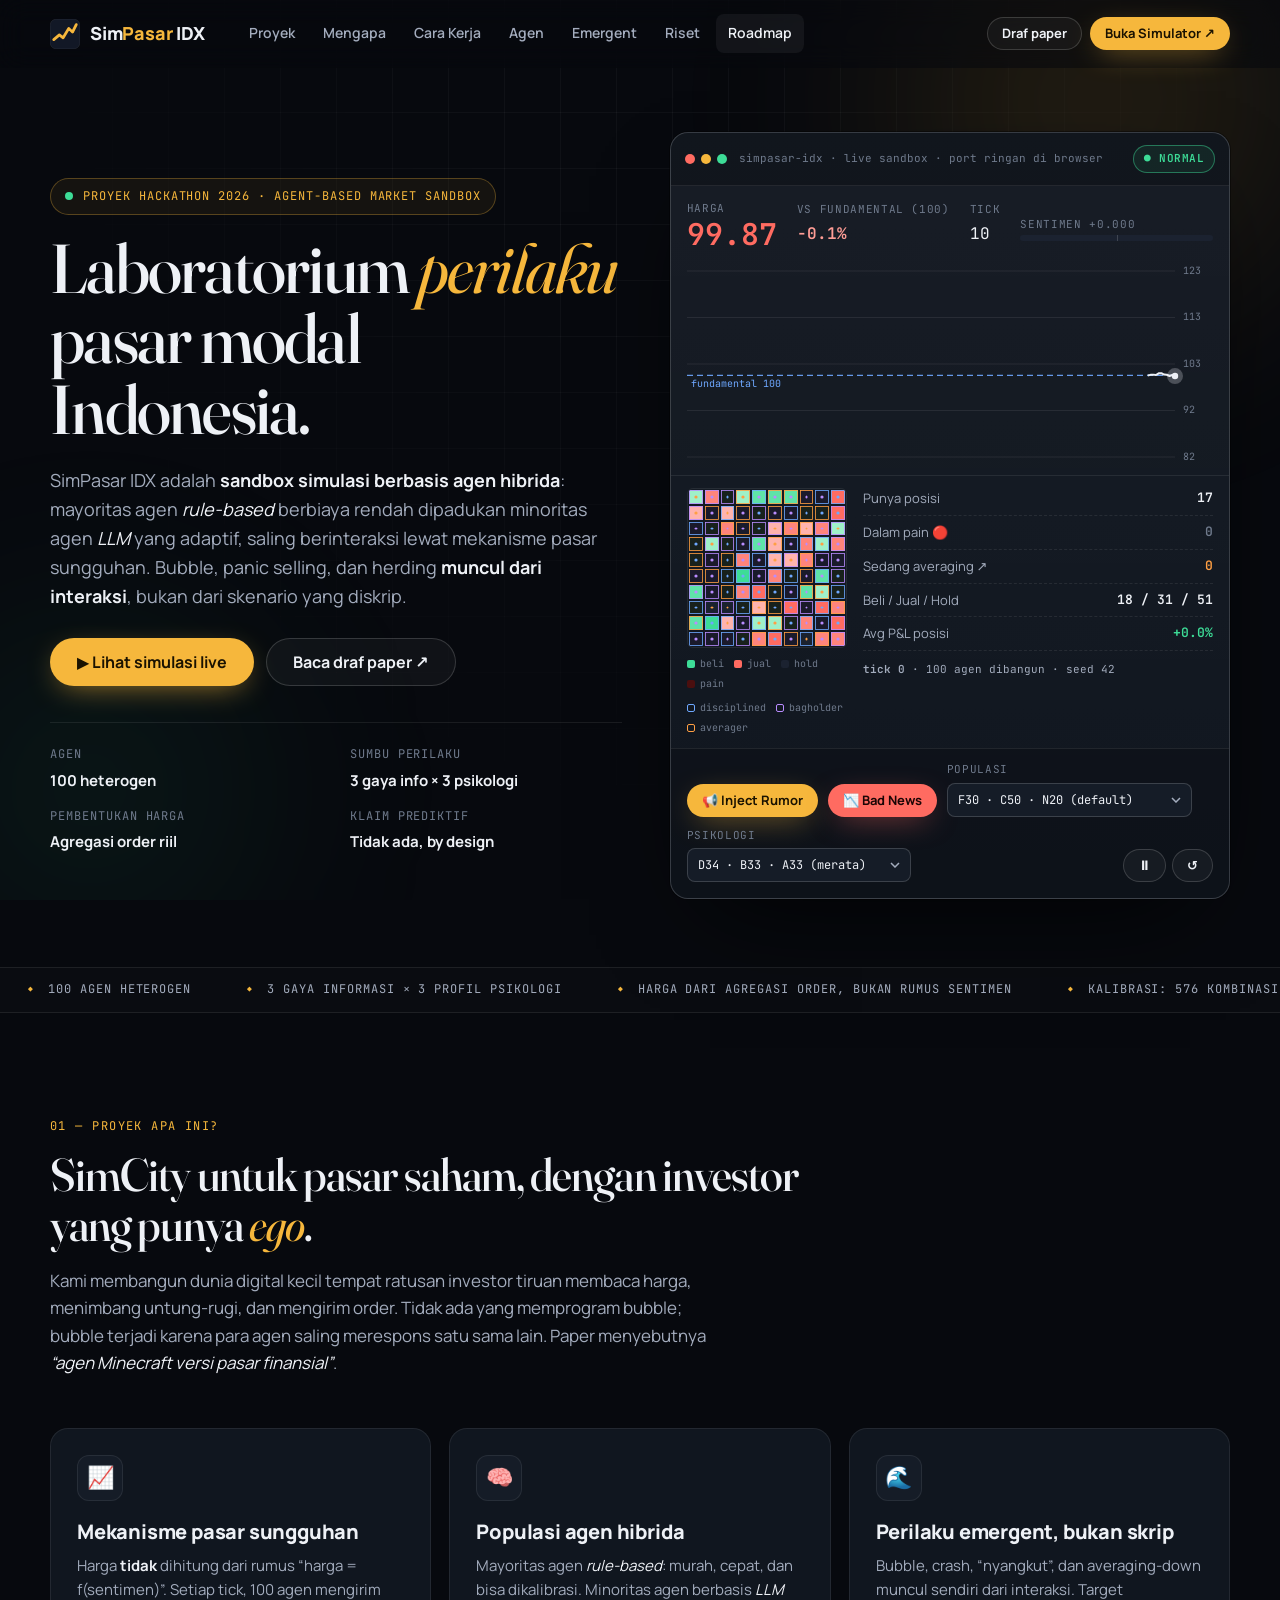
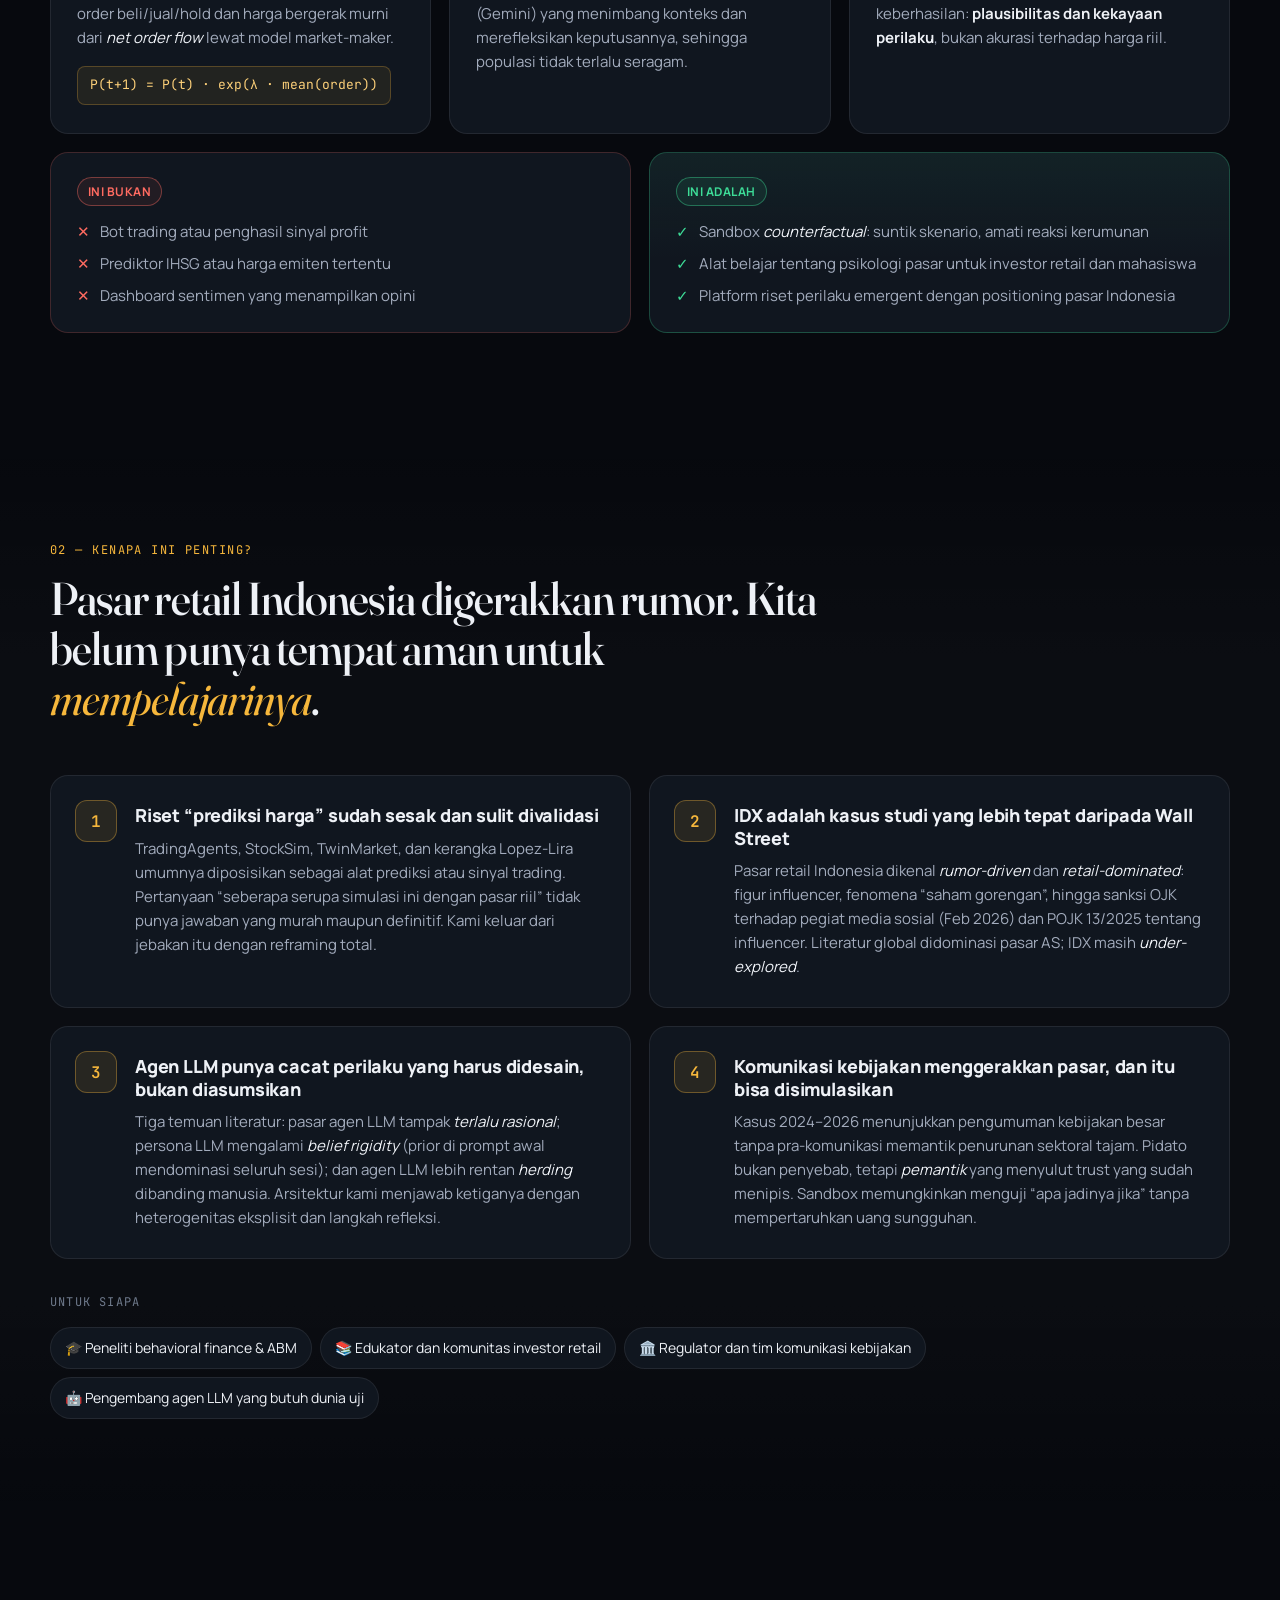
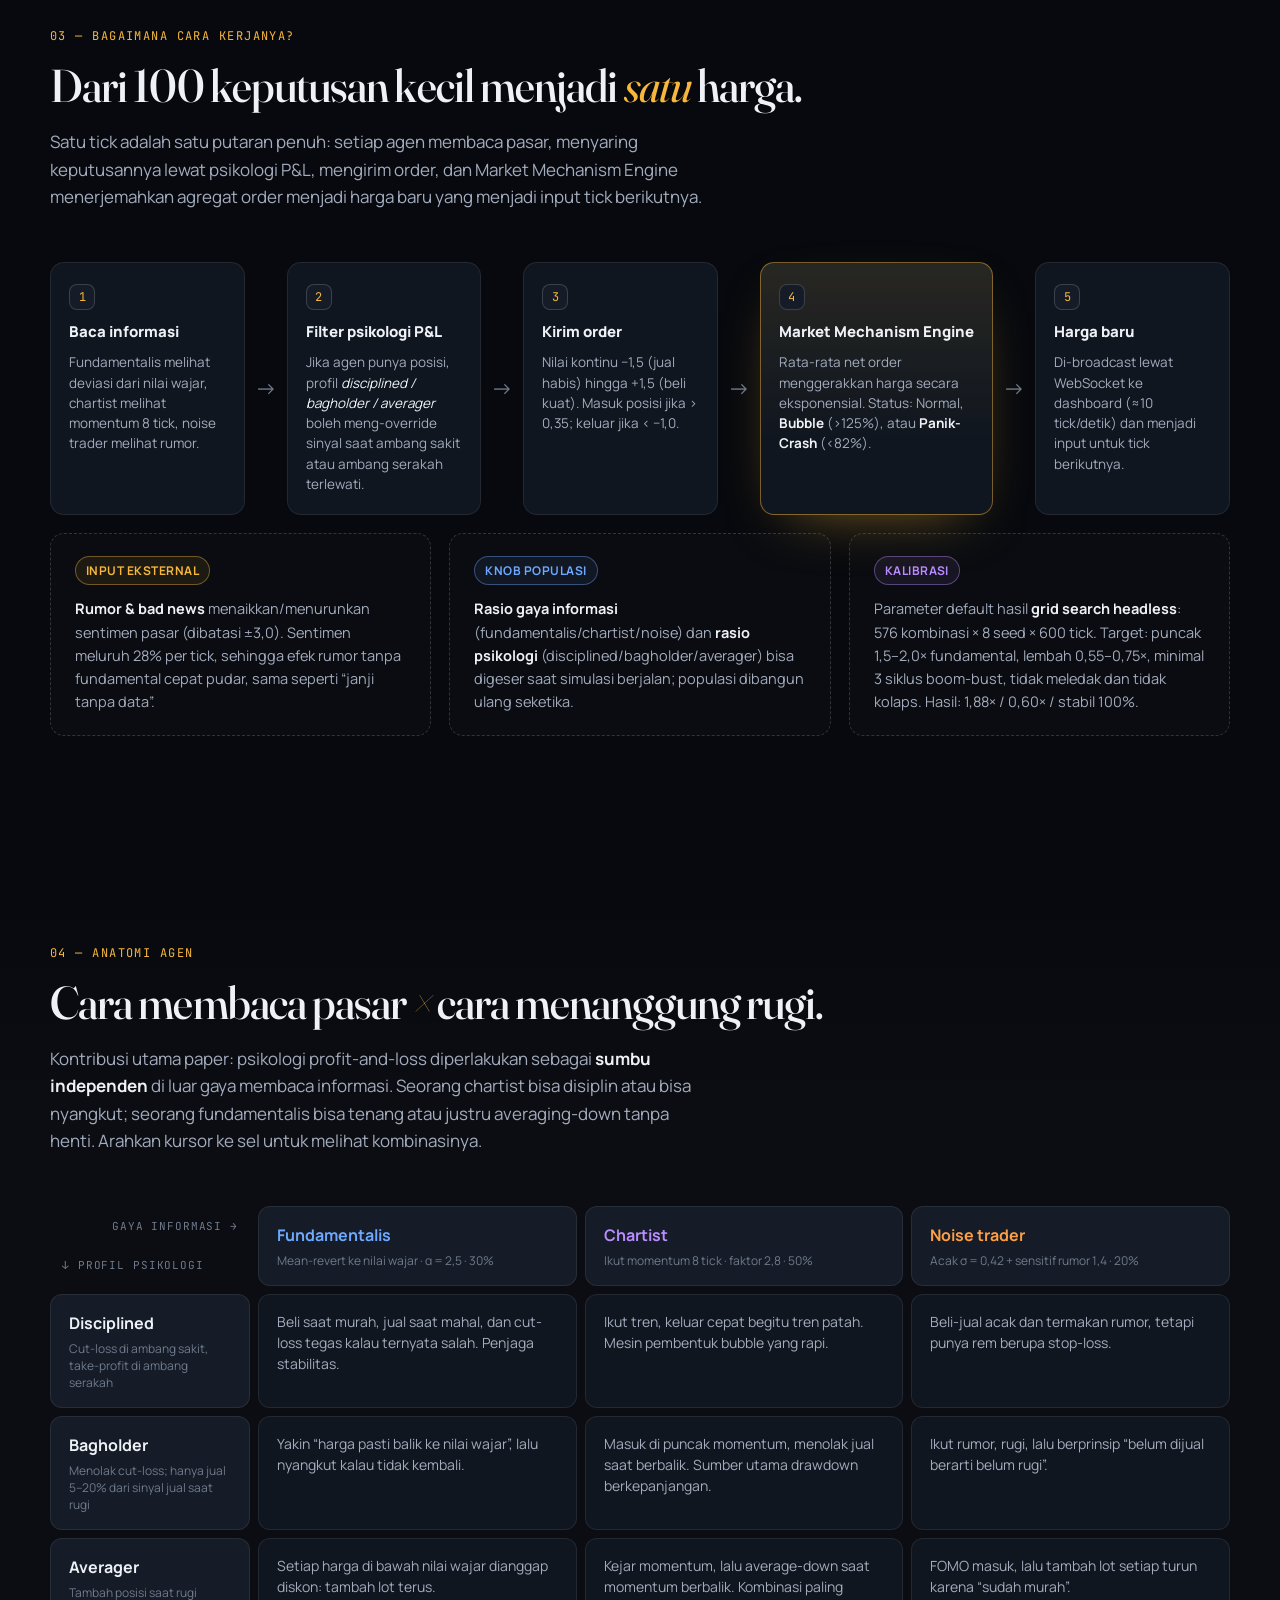
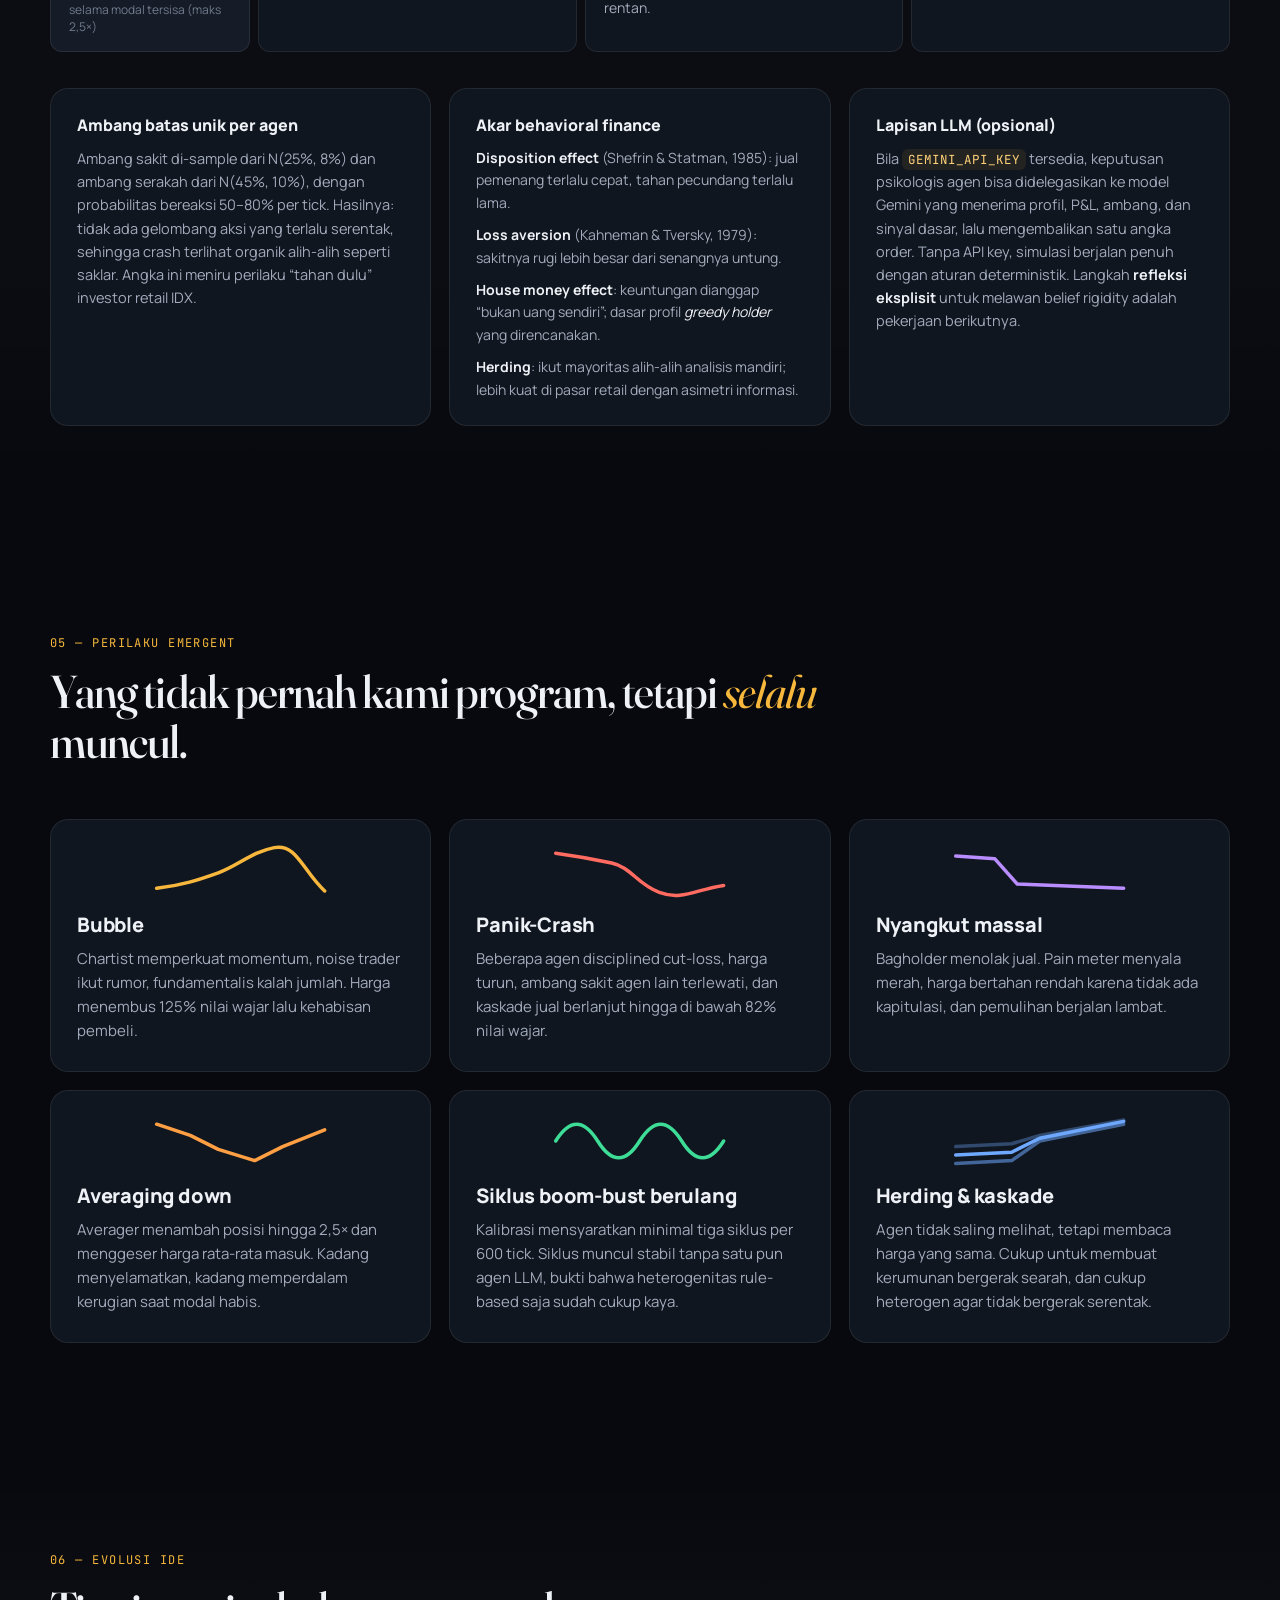
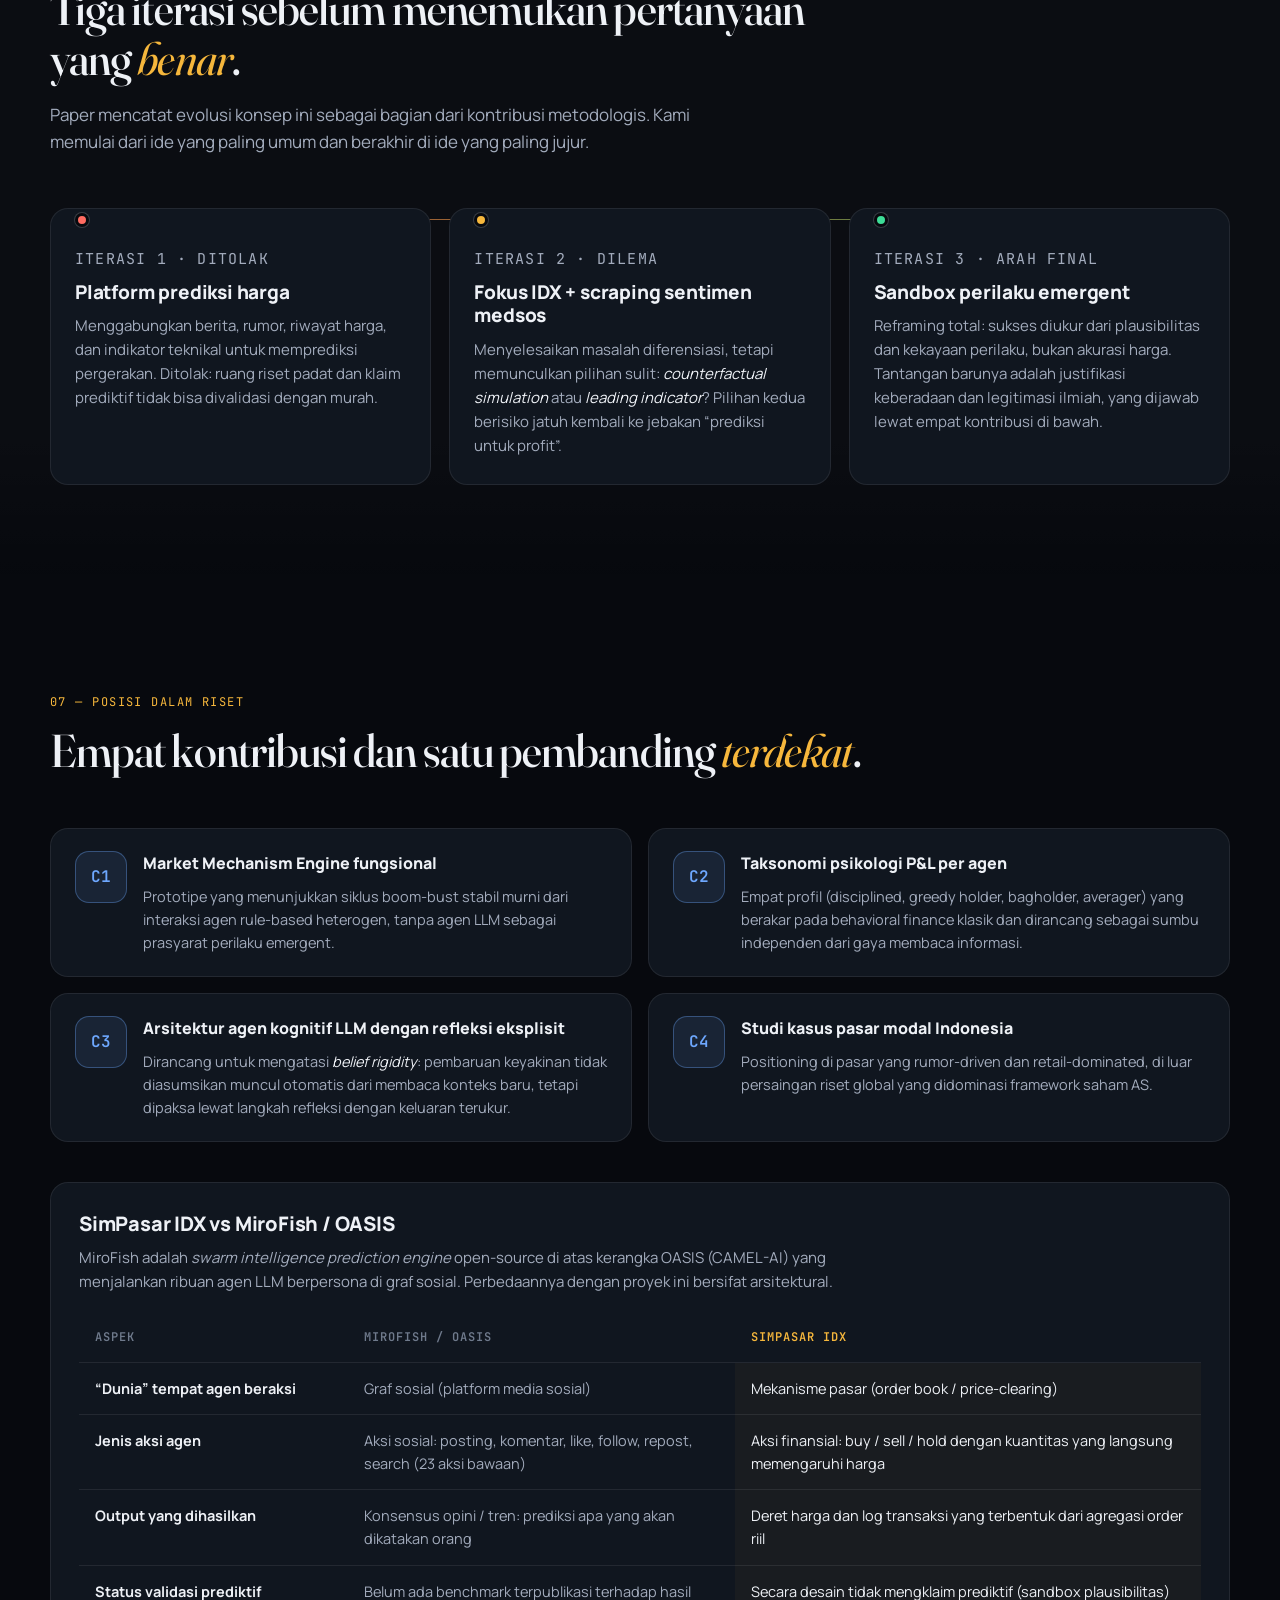
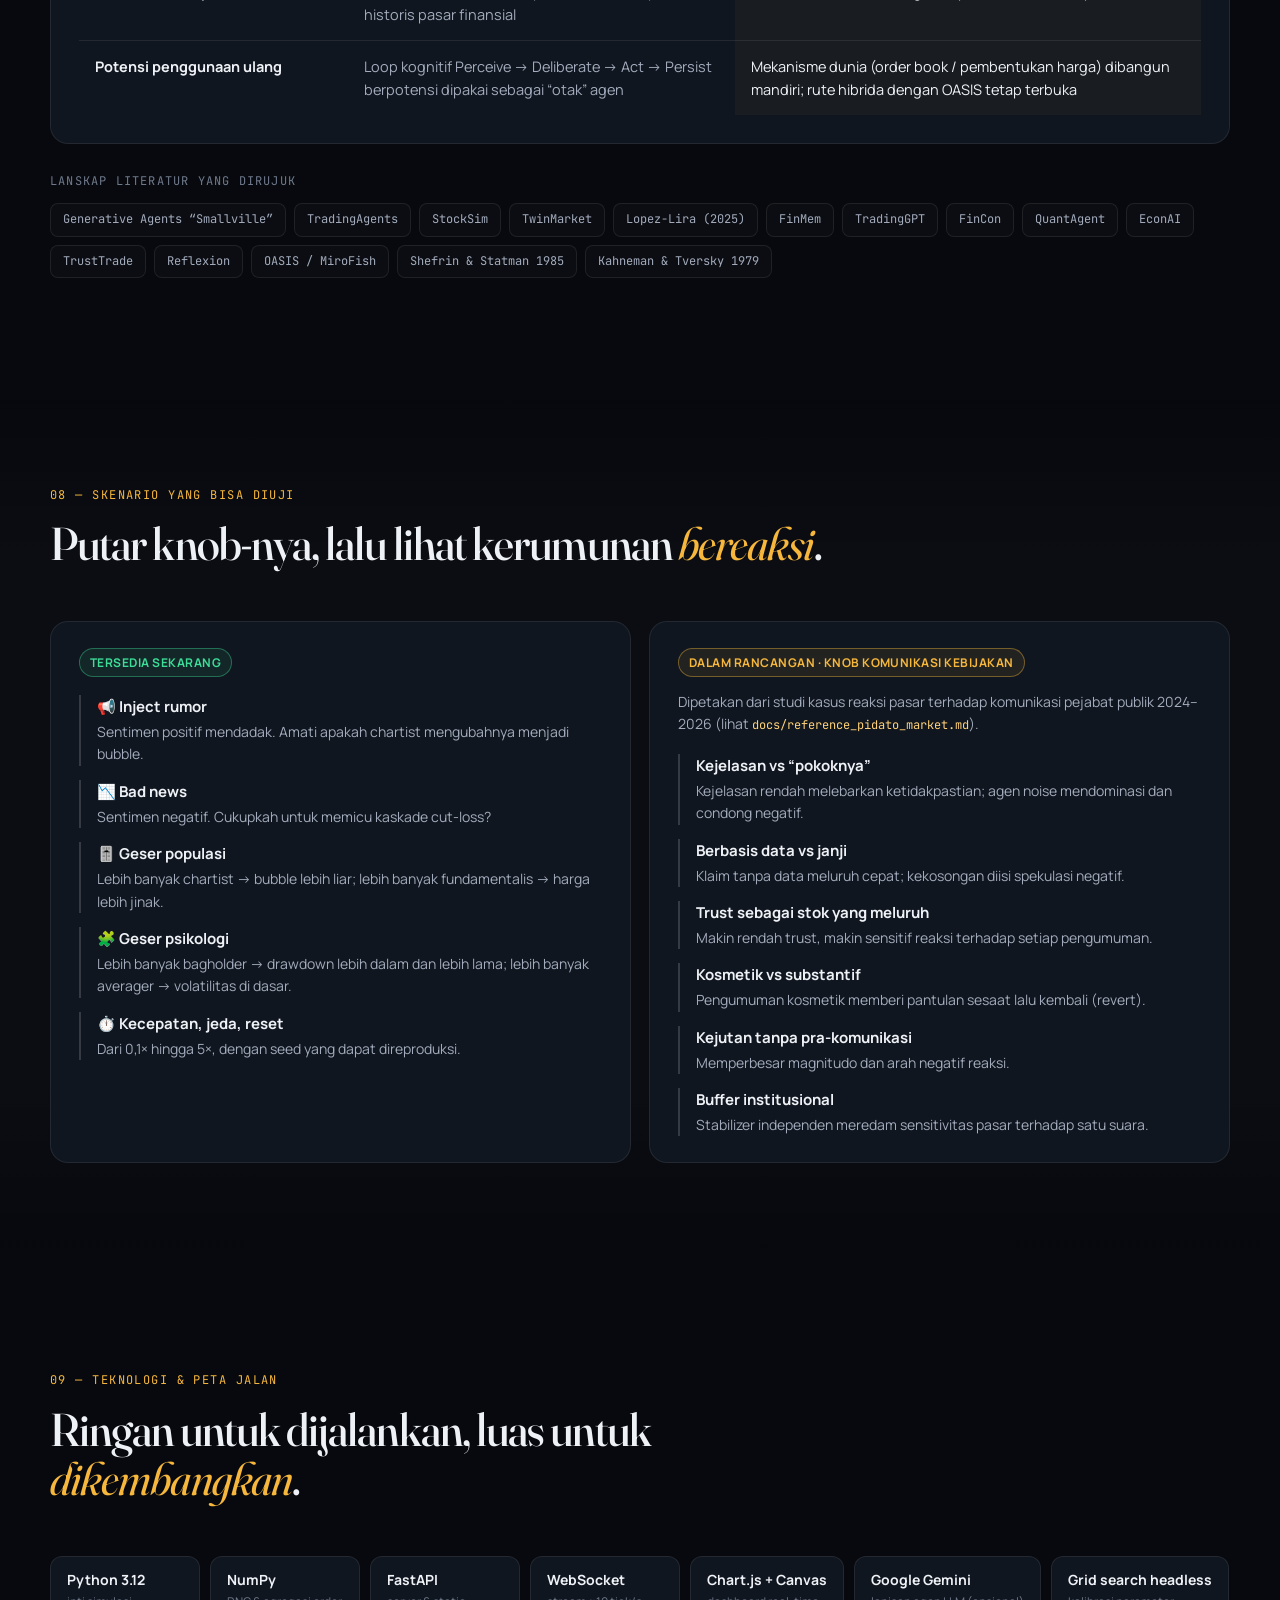
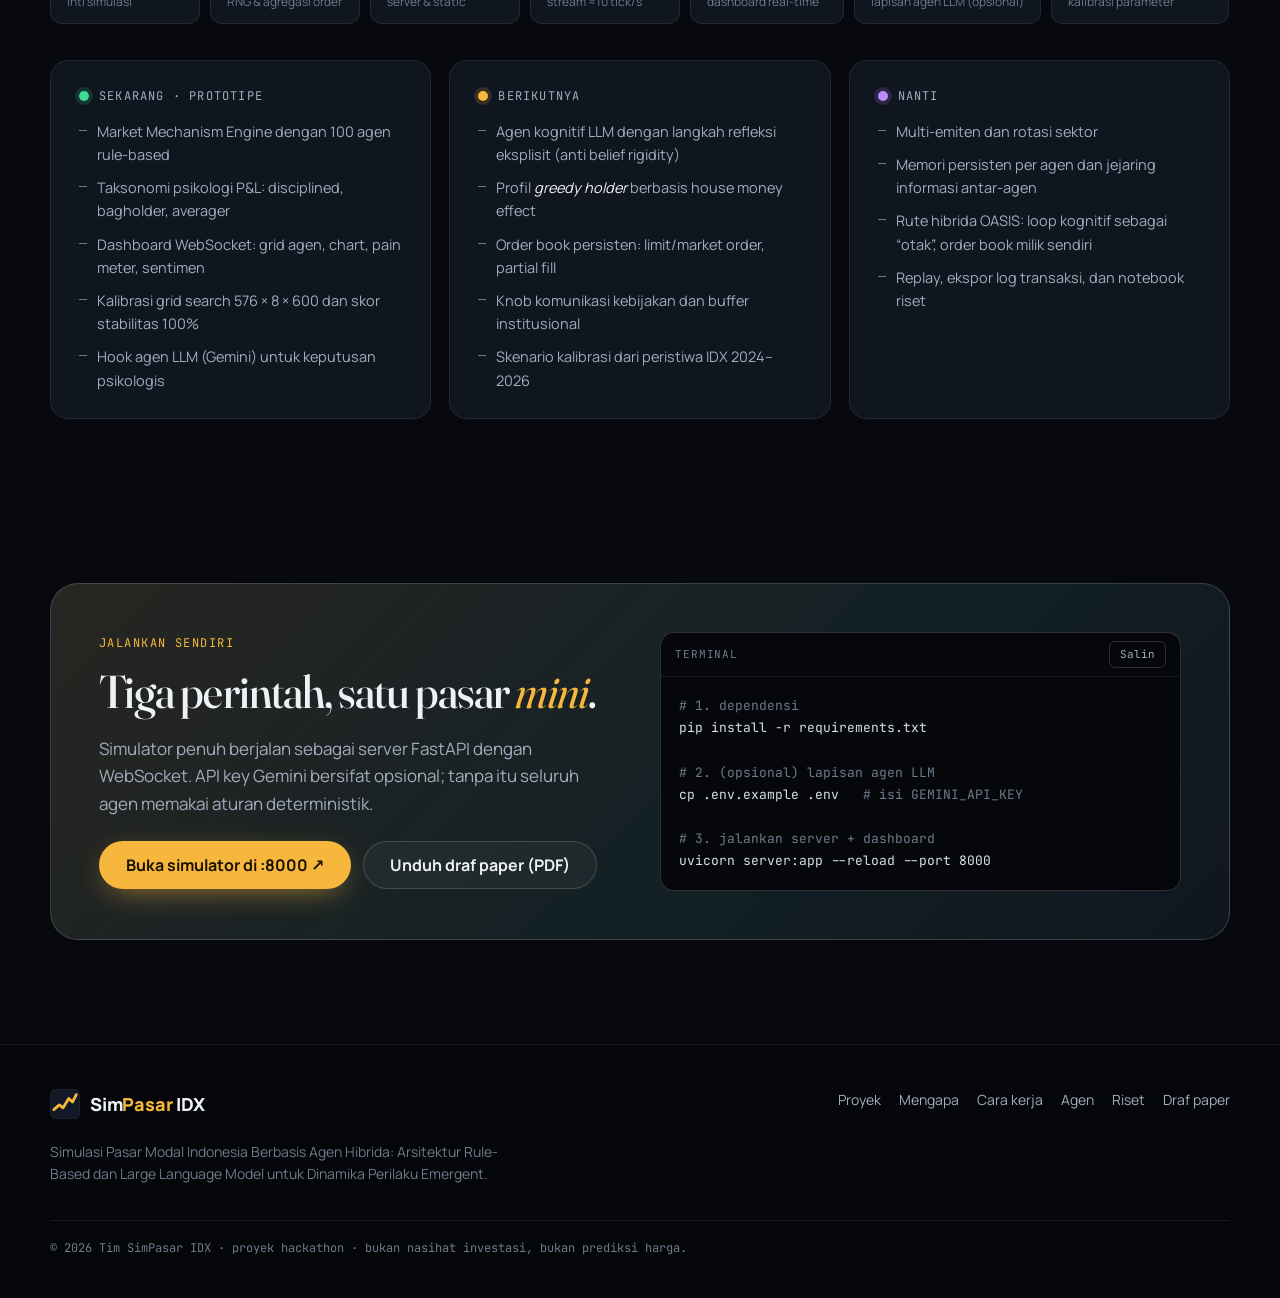
==== landing/index.html @ 320b11f5 "Initial commit" ====
<!DOCTYPE html>
<html lang="id">
<head>
  <meta charset="UTF-8" />
  <meta name="viewport" content="width=device-width, initial-scale=1.0" />
  <title>SimPasar IDX — Sandbox Perilaku Pasar Modal Indonesia</title>
  <meta name="description" content="SimPasar IDX: simulasi pasar modal Indonesia berbasis agen hibrida (rule-based + LLM). Bubble, panic selling, dan herding muncul sendiri dari interaksi 100 agen, bukan dari skenario yang diskrip." />
  <link rel="icon" href="data:image/svg+xml,%3Csvg xmlns='http://www.w3.org/2000/svg' viewBox='0 0 64 64'%3E%3Crect width='64' height='64' rx='14' fill='%2307090e'/%3E%3Cpath d='M8 44 L20 34 L28 40 L40 20 L48 28 L56 12' fill='none' stroke='%23f6b73c' stroke-width='6' stroke-linecap='round' stroke-linejoin='round'/%3E%3C/svg%3E" />
  <link rel="preconnect" href="https://fonts.googleapis.com" />
  <link rel="preconnect" href="https://fonts.gstatic.com" crossorigin />
  <link href="https://fonts.googleapis.com/css2?family=Fraunces:ital,opsz,wght@0,9..144,300..900;1,9..144,300..900&family=Manrope:wght@400..800&family=JetBrains+Mono:wght@400;500;600&display=swap" rel="stylesheet" />
  <link rel="stylesheet" href="styles.css" />
</head>
<body>

<div class="bg" aria-hidden="true">
  <div class="bg-glow bg-glow-a"></div>
  <div class="bg-glow bg-glow-b"></div>
  <div class="bg-grid"></div>
</div>

<!-- ============================== NAV ============================== -->
<header class="nav" id="nav">
  <div class="wrap nav-inner">
    <a class="brand" href="#top" aria-label="SimPasar IDX — ke atas">
      <svg class="brand-mark" viewBox="0 0 64 64" aria-hidden="true"><rect width="64" height="64" rx="14"/><path d="M8 44 L20 34 L28 40 L40 20 L48 28 L56 12"/></svg>
      <span>Sim<b>Pasar</b> IDX</span>
    </a>
    <nav class="nav-links" id="navLinks" aria-label="Navigasi utama">
      <a href="#proyek">Proyek</a>
      <a href="#mengapa">Mengapa</a>
      <a href="#cara-kerja">Cara Kerja</a>
      <a href="#agen">Agen</a>
      <a href="#emergent">Emergent</a>
      <a href="#riset">Riset</a>
      <a href="#roadmap">Roadmap</a>
    </nav>
    <div class="nav-cta">
      <a class="btn btn-small btn-ghost" href="/paper.pdf" target="_blank" rel="noopener">Draf paper</a>
      <a class="btn btn-small btn-amber" href="http://localhost:8000" target="_blank" rel="noopener" title="Membutuhkan server FastAPI berjalan di port 8000">Buka Simulator ↗</a>
      <button class="nav-toggle" id="navToggle" aria-label="Buka menu" aria-expanded="false"><span></span><span></span></button>
    </div>
  </div>
</header>

<main id="top">

<!-- ============================== HERO ============================== -->
<section class="hero">
  <div class="wrap hero-grid">
    <div class="hero-copy">
      <p class="eyebrow reveal"><span class="pulse"></span> Proyek Hackathon 2026 · Agent-Based Market Sandbox</p>
      <h1 class="reveal" style="--i:1">Laboratorium <em>perilaku</em> pasar modal Indonesia.</h1>
      <p class="lede reveal" style="--i:2">
        SimPasar IDX adalah <strong>sandbox simulasi berbasis agen hibrida</strong>: mayoritas agen
        <em>rule-based</em> berbiaya rendah dipadukan minoritas agen <em>LLM</em> yang adaptif, saling
        berinteraksi lewat mekanisme pasar sungguhan. Bubble, panic selling, dan herding
        <strong>muncul dari interaksi</strong>, bukan dari skenario yang diskrip.
      </p>
      <div class="hero-actions reveal" style="--i:3">
        <a class="btn btn-amber btn-lg" href="#demo">▶ Lihat simulasi live</a>
        <a class="btn btn-ghost btn-lg" href="/paper.pdf" target="_blank" rel="noopener">Baca draf paper ↗</a>
      </div>
      <dl class="hero-facts reveal" style="--i:4">
        <div><dt>Agen</dt><dd>100 heterogen</dd></div>
        <div><dt>Sumbu perilaku</dt><dd>3 gaya info × 3 psikologi</dd></div>
        <div><dt>Pembentukan harga</dt><dd>Agregasi order riil</dd></div>
        <div><dt>Klaim prediktif</dt><dd>Tidak ada, by design</dd></div>
      </dl>
    </div>

    <!-- Live mini-simulation (versi ringan, berjalan di browser) -->
    <div class="sim reveal" id="demo" style="--i:2">
      <div class="sim-bar">
        <span class="sim-dots" aria-hidden="true"><i></i><i></i><i></i></span>
        <span class="sim-title mono">simpasar-idx · live sandbox · port ringan di browser</span>
        <span class="sim-badge" id="simStatus" data-status="normal">● NORMAL</span>
      </div>

      <div class="sim-head">
        <div class="sim-kpi">
          <span class="sim-label">Harga</span>
          <span class="sim-price mono" id="simPrice">100.00</span>
        </div>
        <div class="sim-kpi">
          <span class="sim-label">vs fundamental (100)</span>
          <span class="sim-dev mono" id="simDev">+0.0%</span>
        </div>
        <div class="sim-kpi">
          <span class="sim-label">Tick</span>
          <span class="mono" id="simTick">0</span>
        </div>
        <div class="sim-kpi sim-kpi-sent">
          <span class="sim-label">Sentimen <span class="mono" id="simSentVal">0.000</span></span>
          <span class="sim-sent"><i id="simSentBar"></i></span>
        </div>
      </div>

      <div class="sim-chart-wrap">
        <canvas id="simChart" class="sim-chart" aria-label="Grafik harga simulasi terhadap nilai fundamental"></canvas>
      </div>

      <div class="sim-lower">
        <div class="sim-grid-wrap">
          <canvas id="simGrid" width="160" height="160" aria-label="Grid 100 agen: warna isi = aksi, garis tepi = profil psikologi"></canvas>
          <div class="sim-legend mono">
            <span><i class="sw" style="background:#3ddc97"></i>beli</span>
            <span><i class="sw" style="background:#ff6b61"></i>jual</span>
            <span><i class="sw" style="background:#1b2230"></i>hold</span>
            <span><i class="sw" style="background:#4a0f0f"></i>pain</span>
          </div>
          <div class="sim-legend mono">
            <span><i class="sw sw-o" style="border-color:#6ea8ff"></i>disciplined</span>
            <span><i class="sw sw-o" style="border-color:#b98cff"></i>bagholder</span>
            <span><i class="sw sw-o" style="border-color:#ff9f43"></i>averager</span>
          </div>
        </div>
        <div class="sim-stats">
          <div class="stat"><span>Punya posisi</span><b class="mono" id="stPos">0</b></div>
          <div class="stat"><span>Dalam pain 🔴</span><b class="mono c-red" id="stPain">0</b></div>
          <div class="stat"><span>Sedang averaging ↗</span><b class="mono c-orange" id="stAvg">0</b></div>
          <div class="stat"><span>Beli / Jual / Hold</span><b class="mono" id="stBSH">0 / 0 / 0</b></div>
          <div class="stat"><span>Avg P&amp;L posisi</span><b class="mono" id="stPnl">+0.0%</b></div>
          <ul class="sim-log mono" id="simLog" aria-live="polite"></ul>
        </div>
      </div>

      <div class="sim-controls">
        <button class="btn btn-amber btn-small" id="btnRumor" title="Sentimen +1.0 → agen noise condong beli">📢 Inject Rumor</button>
        <button class="btn btn-red btn-small" id="btnPanic" title="Sentimen −1.0 → agen noise condong jual">📉 Bad News</button>
        <label class="sel-wrap">
          <span class="sim-label">Populasi</span>
          <select id="selPop" class="sel mono" aria-label="Komposisi gaya informasi">
            <option value="0.30,0.50,0.20">F30 · C50 · N20 (default)</option>
            <option value="0.10,0.75,0.15">F10 · C75 · N15 (chartist)</option>
            <option value="0.60,0.25,0.15">F60 · C25 · N15 (fundamental)</option>
            <option value="0.20,0.30,0.50">F20 · C30 · N50 (rumor)</option>
          </select>
        </label>
        <label class="sel-wrap">
          <span class="sim-label">Psikologi</span>
          <select id="selPsych" class="sel mono" aria-label="Komposisi profil psikologi">
            <option value="0.34,0.33">D34 · B33 · A33 (merata)</option>
            <option value="0.10,0.70">D10 · B70 · A20 (nyangkut)</option>
            <option value="0.70,0.15">D70 · B15 · A15 (disiplin)</option>
            <option value="0.15,0.15">D15 · B15 · A70 (averager)</option>
          </select>
        </label>
        <div class="sim-controls-right">
          <button class="btn btn-ghost btn-small" id="btnPause" aria-label="Jeda simulasi">⏸</button>
          <button class="btn btn-ghost btn-small" id="btnReset" aria-label="Reset simulasi">↺</button>
        </div>
      </div>
    </div>
  </div>
</section>

<!-- ============================== TICKER ============================== -->
<div class="ticker" aria-hidden="true">
  <div class="ticker-track mono">
    <span>100 agen heterogen</span><span>3 gaya informasi × 3 profil psikologi</span><span>harga dari agregasi order, bukan rumus sentimen</span><span>kalibrasi: 576 kombinasi × 8 seed × 600 tick</span><span>rentang emergent 0,60× – 1,88× fundamental</span><span>10 tick / detik via WebSocket</span><span>bukan alat prediksi harga</span><span>studi kasus: Bursa Efek Indonesia</span>
    <span>100 agen heterogen</span><span>3 gaya informasi × 3 profil psikologi</span><span>harga dari agregasi order, bukan rumus sentimen</span><span>kalibrasi: 576 kombinasi × 8 seed × 600 tick</span><span>rentang emergent 0,60× – 1,88× fundamental</span><span>10 tick / detik via WebSocket</span><span>bukan alat prediksi harga</span><span>studi kasus: Bursa Efek Indonesia</span>
  </div>
</div>

<!-- ============================== 01 PROYEK ============================== -->
<section class="section" id="proyek" aria-labelledby="h-proyek">
  <div class="wrap">
    <div class="section-head reveal">
      <p class="num">01 — Proyek apa ini?</p>
      <h2 id="h-proyek">SimCity untuk pasar saham, dengan investor yang punya <em>ego</em>.</h2>
      <p class="sub">
        Kami membangun dunia digital kecil tempat ratusan investor tiruan membaca harga, menimbang
        untung-rugi, dan mengirim order. Tidak ada yang memprogram bubble; bubble terjadi karena
        para agen saling merespons satu sama lain. Paper menyebutnya
        <em>“agen Minecraft versi pasar finansial”</em>.
      </p>
    </div>

    <div class="cards-3">
      <article class="card reveal" style="--i:1">
        <div class="card-icon">📈</div>
        <h3>Mekanisme pasar sungguhan</h3>
        <p>Harga <strong>tidak</strong> dihitung dari rumus “harga = f(sentimen)”. Setiap tick, 100 agen mengirim order beli/jual/hold dan harga bergerak murni dari <em>net order flow</em> lewat model market-maker.</p>
        <code class="formula mono">P(t+1) = P(t) · exp(λ · mean(order))</code>
      </article>
      <article class="card reveal" style="--i:2">
        <div class="card-icon">🧠</div>
        <h3>Populasi agen hibrida</h3>
        <p>Mayoritas agen <em>rule-based</em>: murah, cepat, dan bisa dikalibrasi. Minoritas agen berbasis <em>LLM</em> (Gemini) yang menimbang konteks dan merefleksikan keputusannya, sehingga populasi tidak terlalu seragam.</p>
      </article>
      <article class="card reveal" style="--i:3">
        <div class="card-icon">🌊</div>
        <h3>Perilaku emergent, bukan skrip</h3>
        <p>Bubble, crash, “nyangkut”, dan averaging-down muncul sendiri dari interaksi. Target keberhasilan: <strong>plausibilitas dan kekayaan perilaku</strong>, bukan akurasi terhadap harga riil.</p>
      </article>
    </div>

    <div class="not-but reveal">
      <div class="not">
        <span class="tag tag-red">Ini bukan</span>
        <ul>
          <li>Bot trading atau penghasil sinyal profit</li>
          <li>Prediktor IHSG atau harga emiten tertentu</li>
          <li>Dashboard sentimen yang menampilkan opini</li>
        </ul>
      </div>
      <div class="but">
        <span class="tag tag-green">Ini adalah</span>
        <ul>
          <li>Sandbox <em>counterfactual</em>: suntik skenario, amati reaksi kerumunan</li>
          <li>Alat belajar tentang psikologi pasar untuk investor retail dan mahasiswa</li>
          <li>Platform riset perilaku emergent dengan positioning pasar Indonesia</li>
        </ul>
      </div>
    </div>
  </div>
</section>

<!-- ============================== 02 MENGAPA ============================== -->
<section class="section section-alt" id="mengapa" aria-labelledby="h-mengapa">
  <div class="wrap">
    <div class="section-head reveal">
      <p class="num">02 — Kenapa ini penting?</p>
      <h2 id="h-mengapa">Pasar retail Indonesia digerakkan rumor. Kita belum punya tempat aman untuk <em>mempelajarinya</em>.</h2>
    </div>

    <div class="reasons">
      <article class="reason reveal" style="--i:1">
        <span class="reason-n mono">1</span>
        <h3>Riset “prediksi harga” sudah sesak dan sulit divalidasi</h3>
        <p>TradingAgents, StockSim, TwinMarket, dan kerangka Lopez-Lira umumnya diposisikan sebagai alat prediksi atau sinyal trading. Pertanyaan “seberapa serupa simulasi ini dengan pasar riil” tidak punya jawaban yang murah maupun definitif. Kami keluar dari jebakan itu dengan reframing total.</p>
      </article>
      <article class="reason reveal" style="--i:2">
        <span class="reason-n mono">2</span>
        <h3>IDX adalah kasus studi yang lebih tepat daripada Wall Street</h3>
        <p>Pasar retail Indonesia dikenal <em>rumor-driven</em> dan <em>retail-dominated</em>: figur influencer, fenomena “saham gorengan”, hingga sanksi OJK terhadap pegiat media sosial (Feb 2026) dan POJK 13/2025 tentang influencer. Literatur global didominasi pasar AS; IDX masih <em>under-explored</em>.</p>
      </article>
      <article class="reason reveal" style="--i:3">
        <span class="reason-n mono">3</span>
        <h3>Agen LLM punya cacat perilaku yang harus didesain, bukan diasumsikan</h3>
        <p>Tiga temuan literatur: pasar agen LLM tampak <em>terlalu rasional</em>; persona LLM mengalami <em>belief rigidity</em> (prior di prompt awal mendominasi seluruh sesi); dan agen LLM lebih rentan <em>herding</em> dibanding manusia. Arsitektur kami menjawab ketiganya dengan heterogenitas eksplisit dan langkah refleksi.</p>
      </article>
      <article class="reason reveal" style="--i:4">
        <span class="reason-n mono">4</span>
        <h3>Komunikasi kebijakan menggerakkan pasar, dan itu bisa disimulasikan</h3>
        <p>Kasus 2024–2026 menunjukkan pengumuman kebijakan besar tanpa pra-komunikasi memantik penurunan sektoral tajam. Pidato bukan penyebab, tetapi <em>pemantik</em> yang menyulut trust yang sudah menipis. Sandbox memungkinkan menguji “apa jadinya jika” tanpa mempertaruhkan uang sungguhan.</p>
      </article>
    </div>

    <div class="audience reveal">
      <p class="audience-title">Untuk siapa</p>
      <div class="audience-chips">
        <span class="chip">🎓 Peneliti behavioral finance &amp; ABM</span>
        <span class="chip">📚 Edukator dan komunitas investor retail</span>
        <span class="chip">🏛️ Regulator dan tim komunikasi kebijakan</span>
        <span class="chip">🤖 Pengembang agen LLM yang butuh dunia uji</span>
      </div>
    </div>
  </div>
</section>

<!-- ============================== 03 CARA KERJA ============================== -->
<section class="section" id="cara-kerja" aria-labelledby="h-cara">
  <div class="wrap">
    <div class="section-head reveal">
      <p class="num">03 — Bagaimana cara kerjanya?</p>
      <h2 id="h-cara">Dari 100 keputusan kecil menjadi <em>satu</em> harga.</h2>
      <p class="sub">Satu tick adalah satu putaran penuh: setiap agen membaca pasar, menyaring keputusannya lewat psikologi P&amp;L, mengirim order, dan Market Mechanism Engine menerjemahkan agregat order menjadi harga baru yang menjadi input tick berikutnya.</p>
    </div>

    <div class="flow reveal" role="img" aria-label="Alur simulasi: agen membaca informasi, filter psikologi, order, market mechanism engine, harga baru, kembali ke agen">
      <div class="flow-node">
        <span class="flow-step mono">1</span>
        <h4>Baca informasi</h4>
        <p>Fundamentalis melihat deviasi dari nilai wajar, chartist melihat momentum 8 tick, noise trader melihat rumor.</p>
      </div>
      <div class="flow-arrow" aria-hidden="true">→</div>
      <div class="flow-node">
        <span class="flow-step mono">2</span>
        <h4>Filter psikologi P&amp;L</h4>
        <p>Jika agen punya posisi, profil <em>disciplined / bagholder / averager</em> boleh meng-override sinyal saat ambang sakit atau ambang serakah terlewati.</p>
      </div>
      <div class="flow-arrow" aria-hidden="true">→</div>
      <div class="flow-node">
        <span class="flow-step mono">3</span>
        <h4>Kirim order</h4>
        <p>Nilai kontinu −1,5 (jual habis) hingga +1,5 (beli kuat). Masuk posisi jika &gt; 0,35; keluar jika &lt; −1,0.</p>
      </div>
      <div class="flow-arrow" aria-hidden="true">→</div>
      <div class="flow-node flow-node-core">
        <span class="flow-step mono">4</span>
        <h4>Market Mechanism Engine</h4>
        <p>Rata-rata net order menggerakkan harga secara eksponensial. Status: Normal, <b class="c-amber">Bubble</b> (&gt;125%), atau <b class="c-red">Panik-Crash</b> (&lt;82%).</p>
      </div>
      <div class="flow-arrow" aria-hidden="true">→</div>
      <div class="flow-node">
        <span class="flow-step mono">5</span>
        <h4>Harga baru</h4>
        <p>Di-broadcast lewat WebSocket ke dashboard (≈10 tick/detik) dan menjadi input untuk tick berikutnya.</p>
      </div>
    </div>

    <div class="flow-inputs reveal">
      <div class="input-node">
        <span class="tag tag-amber">Input eksternal</span>
        <p><strong>Rumor &amp; bad news</strong> menaikkan/menurunkan sentimen pasar (dibatasi ±3,0). Sentimen meluruh 28% per tick, sehingga efek rumor tanpa fundamental cepat pudar, sama seperti “janji tanpa data”.</p>
      </div>
      <div class="input-node">
        <span class="tag tag-blue">Knob populasi</span>
        <p><strong>Rasio gaya informasi</strong> (fundamentalis/chartist/noise) dan <strong>rasio psikologi</strong> (disciplined/bagholder/averager) bisa digeser saat simulasi berjalan; populasi dibangun ulang seketika.</p>
      </div>
      <div class="input-node">
        <span class="tag tag-violet">Kalibrasi</span>
        <p>Parameter default hasil <strong>grid search headless</strong>: 576 kombinasi × 8 seed × 600 tick. Target: puncak 1,5–2,0× fundamental, lembah 0,55–0,75×, minimal 3 siklus boom-bust, tidak meledak dan tidak kolaps. Hasil: 1,88× / 0,60× / stabil 100%.</p>
      </div>
    </div>
  </div>
</section>

<!-- ============================== 04 AGEN ============================== -->
<section class="section section-alt" id="agen" aria-labelledby="h-agen">
  <div class="wrap">
    <div class="section-head reveal">
      <p class="num">04 — Anatomi agen</p>
      <h2 id="h-agen">Cara membaca pasar <em>×</em> cara menanggung rugi.</h2>
      <p class="sub">Kontribusi utama paper: psikologi profit-and-loss diperlakukan sebagai <strong>sumbu independen</strong> di luar gaya membaca informasi. Seorang chartist bisa disiplin atau bisa nyangkut; seorang fundamentalis bisa tenang atau justru averaging-down tanpa henti. Arahkan kursor ke sel untuk melihat kombinasinya.</p>
    </div>

    <div class="matrix-wrap reveal">
      <div class="matrix" id="matrix">
        <div class="mx-corner">
          <span class="mx-axis mx-axis-x">Gaya informasi →</span>
          <span class="mx-axis mx-axis-y">↓ Profil psikologi</span>
        </div>
        <div class="mx-head" data-col="0"><b class="c-blue">Fundamentalis</b><small>Mean-revert ke nilai wajar · α = 2,5 · 30%</small></div>
        <div class="mx-head" data-col="1"><b class="c-violet">Chartist</b><small>Ikut momentum 8 tick · faktor 2,8 · 50%</small></div>
        <div class="mx-head" data-col="2"><b class="c-orange">Noise trader</b><small>Acak σ = 0,42 + sensitif rumor 1,4 · 20%</small></div>

        <div class="mx-rowhead" data-row="0"><b>Disciplined</b><small>Cut-loss di ambang sakit, take-profit di ambang serakah</small></div>
        <div class="mx-cell" data-row="0" data-col="0"><p>Beli saat murah, jual saat mahal, dan cut-loss tegas kalau ternyata salah. Penjaga stabilitas.</p></div>
        <div class="mx-cell" data-row="0" data-col="1"><p>Ikut tren, keluar cepat begitu tren patah. Mesin pembentuk bubble yang rapi.</p></div>
        <div class="mx-cell" data-row="0" data-col="2"><p>Beli-jual acak dan termakan rumor, tetapi punya rem berupa stop-loss.</p></div>

        <div class="mx-rowhead" data-row="1"><b>Bagholder</b><small>Menolak cut-loss; hanya jual 5–20% dari sinyal jual saat rugi</small></div>
        <div class="mx-cell" data-row="1" data-col="0"><p>Yakin “harga pasti balik ke nilai wajar”, lalu nyangkut kalau tidak kembali.</p></div>
        <div class="mx-cell" data-row="1" data-col="1"><p>Masuk di puncak momentum, menolak jual saat berbalik. Sumber utama drawdown berkepanjangan.</p></div>
        <div class="mx-cell" data-row="1" data-col="2"><p>Ikut rumor, rugi, lalu berprinsip “belum dijual berarti belum rugi”.</p></div>

        <div class="mx-rowhead" data-row="2"><b>Averager</b><small>Tambah posisi saat rugi selama modal tersisa (maks 2,5×)</small></div>
        <div class="mx-cell" data-row="2" data-col="0"><p>Setiap harga di bawah nilai wajar dianggap diskon: tambah lot terus.</p></div>
        <div class="mx-cell" data-row="2" data-col="1"><p>Kejar momentum, lalu average-down saat momentum berbalik. Kombinasi paling rentan.</p></div>
        <div class="mx-cell" data-row="2" data-col="2"><p>FOMO masuk, lalu tambah lot setiap turun karena “sudah murah”.</p></div>
      </div>
    </div>

    <div class="agent-notes">
      <div class="note reveal" style="--i:1">
        <h4>Ambang batas unik per agen</h4>
        <p>Ambang sakit di-sample dari N(25%, 8%) dan ambang serakah dari N(45%, 10%), dengan probabilitas bereaksi 50–80% per tick. Hasilnya: tidak ada gelombang aksi yang terlalu serentak, sehingga crash terlihat organik alih-alih seperti saklar. Angka ini meniru perilaku “tahan dulu” investor retail IDX.</p>
      </div>
      <div class="note reveal" style="--i:2">
        <h4>Akar behavioral finance</h4>
        <ul class="refs">
          <li><b>Disposition effect</b> (Shefrin &amp; Statman, 1985): jual pemenang terlalu cepat, tahan pecundang terlalu lama.</li>
          <li><b>Loss aversion</b> (Kahneman &amp; Tversky, 1979): sakitnya rugi lebih besar dari senangnya untung.</li>
          <li><b>House money effect</b>: keuntungan dianggap “bukan uang sendiri”; dasar profil <em>greedy holder</em> yang direncanakan.</li>
          <li><b>Herding</b>: ikut mayoritas alih-alih analisis mandiri; lebih kuat di pasar retail dengan asimetri informasi.</li>
        </ul>
      </div>
      <div class="note reveal" style="--i:3">
        <h4>Lapisan LLM (opsional)</h4>
        <p>Bila <code class="mono">GEMINI_API_KEY</code> tersedia, keputusan psikologis agen bisa didelegasikan ke model Gemini yang menerima profil, P&amp;L, ambang, dan sinyal dasar, lalu mengembalikan satu angka order. Tanpa API key, simulasi berjalan penuh dengan aturan deterministik. Langkah <strong>refleksi eksplisit</strong> untuk melawan belief rigidity adalah pekerjaan berikutnya.</p>
      </div>
    </div>
  </div>
</section>

<!-- ============================== 05 EMERGENT ============================== -->
<section class="section" id="emergent" aria-labelledby="h-emergent">
  <div class="wrap">
    <div class="section-head reveal">
      <p class="num">05 — Perilaku emergent</p>
      <h2 id="h-emergent">Yang tidak pernah kami program, tetapi <em>selalu</em> muncul.</h2>
    </div>
    <div class="cards-3 cards-emergent">
      <article class="card reveal" style="--i:1">
        <svg class="spark" viewBox="0 0 120 40" aria-hidden="true"><path class="sp sp-amber" d="M0 33 C18 31 30 27 44 22 S68 7 84 4 S104 20 120 35"/></svg>
        <h3>Bubble</h3>
        <p>Chartist memperkuat momentum, noise trader ikut rumor, fundamentalis kalah jumlah. Harga menembus 125% nilai wajar lalu kehabisan pembeli.</p>
      </article>
      <article class="card reveal" style="--i:2">
        <svg class="spark" viewBox="0 0 120 40" aria-hidden="true"><path class="sp sp-red" d="M0 8 C15 10 26 12 40 15 S58 30 74 36 S100 34 120 31"/></svg>
        <h3>Panik-Crash</h3>
        <p>Beberapa agen disciplined cut-loss, harga turun, ambang sakit agen lain terlewati, dan kaskade jual berlanjut hingga di bawah 82% nilai wajar.</p>
      </article>
      <article class="card reveal" style="--i:3">
        <svg class="spark" viewBox="0 0 120 40" aria-hidden="true"><path class="sp sp-violet" d="M0 10 L28 12 L44 30 L120 33"/></svg>
        <h3>Nyangkut massal</h3>
        <p>Bagholder menolak jual. Pain meter menyala merah, harga bertahan rendah karena tidak ada kapitulasi, dan pemulihan berjalan lambat.</p>
      </article>
      <article class="card reveal" style="--i:4">
        <svg class="spark" viewBox="0 0 120 40" aria-hidden="true"><path class="sp sp-orange" d="M0 8 L24 16 L44 26 L70 34 L90 24 L120 12"/></svg>
        <h3>Averaging down</h3>
        <p>Averager menambah posisi hingga 2,5× dan menggeser harga rata-rata masuk. Kadang menyelamatkan, kadang memperdalam kerugian saat modal habis.</p>
      </article>
      <article class="card reveal" style="--i:5">
        <svg class="spark" viewBox="0 0 120 40" aria-hidden="true"><path class="sp sp-green" d="M0 20 C10 4 20 4 30 20 S50 36 60 20 S80 4 90 20 S110 36 120 20"/></svg>
        <h3>Siklus boom-bust berulang</h3>
        <p>Kalibrasi mensyaratkan minimal tiga siklus per 600 tick. Siklus muncul stabil tanpa satu pun agen LLM, bukti bahwa heterogenitas rule-based saja sudah cukup kaya.</p>
      </article>
      <article class="card reveal" style="--i:6">
        <svg class="spark" viewBox="0 0 120 40" aria-hidden="true"><path class="sp sp-blue" d="M0 30 L40 28 L60 18 L120 6"/><path class="sp sp-blue" d="M0 36 L40 34 L60 20 L120 8" opacity=".55"/><path class="sp sp-blue" d="M0 24 L40 22 L60 16 L120 5" opacity=".35"/></svg>
        <h3>Herding &amp; kaskade</h3>
        <p>Agen tidak saling melihat, tetapi membaca harga yang sama. Cukup untuk membuat kerumunan bergerak searah, dan cukup heterogen agar tidak bergerak serentak.</p>
      </article>
    </div>
  </div>
</section>

<!-- ============================== 06 EVOLUSI ============================== -->
<section class="section section-alt" id="evolusi" aria-labelledby="h-evolusi">
  <div class="wrap">
    <div class="section-head reveal">
      <p class="num">06 — Evolusi ide</p>
      <h2 id="h-evolusi">Tiga iterasi sebelum menemukan pertanyaan yang <em>benar</em>.</h2>
      <p class="sub">Paper mencatat evolusi konsep ini sebagai bagian dari kontribusi metodologis. Kami memulai dari ide yang paling umum dan berakhir di ide yang paling jujur.</p>
    </div>
    <ol class="timeline">
      <li class="tl reveal" style="--i:1">
        <span class="tl-dot tl-dot-red"></span>
        <p class="tl-label mono">Iterasi 1 · ditolak</p>
        <h3>Platform prediksi harga</h3>
        <p>Menggabungkan berita, rumor, riwayat harga, dan indikator teknikal untuk memprediksi pergerakan. Ditolak: ruang riset padat dan klaim prediktif tidak bisa divalidasi dengan murah.</p>
      </li>
      <li class="tl reveal" style="--i:2">
        <span class="tl-dot tl-dot-amber"></span>
        <p class="tl-label mono">Iterasi 2 · dilema</p>
        <h3>Fokus IDX + scraping sentimen medsos</h3>
        <p>Menyelesaikan masalah diferensiasi, tetapi memunculkan pilihan sulit: <em>counterfactual simulation</em> atau <em>leading indicator</em>? Pilihan kedua berisiko jatuh kembali ke jebakan “prediksi untuk profit”.</p>
      </li>
      <li class="tl reveal" style="--i:3">
        <span class="tl-dot tl-dot-green"></span>
        <p class="tl-label mono">Iterasi 3 · arah final</p>
        <h3>Sandbox perilaku emergent</h3>
        <p>Reframing total: sukses diukur dari plausibilitas dan kekayaan perilaku, bukan akurasi harga. Tantangan barunya adalah justifikasi keberadaan dan legitimasi ilmiah, yang dijawab lewat empat kontribusi di bawah.</p>
      </li>
    </ol>
  </div>
</section>

<!-- ============================== 07 RISET ============================== -->
<section class="section" id="riset" aria-labelledby="h-riset">
  <div class="wrap">
    <div class="section-head reveal">
      <p class="num">07 — Posisi dalam riset</p>
      <h2 id="h-riset">Empat kontribusi dan satu pembanding <em>terdekat</em>.</h2>
    </div>

    <div class="contrib">
      <div class="contrib-item reveal" style="--i:1">
        <span class="contrib-n mono">C1</span>
        <div><h4>Market Mechanism Engine fungsional</h4><p>Prototipe yang menunjukkan siklus boom-bust stabil murni dari interaksi agen rule-based heterogen, tanpa agen LLM sebagai prasyarat perilaku emergent.</p></div>
      </div>
      <div class="contrib-item reveal" style="--i:2">
        <span class="contrib-n mono">C2</span>
        <div><h4>Taksonomi psikologi P&amp;L per agen</h4><p>Empat profil (disciplined, greedy holder, bagholder, averager) yang berakar pada behavioral finance klasik dan dirancang sebagai sumbu independen dari gaya membaca informasi.</p></div>
      </div>
      <div class="contrib-item reveal" style="--i:3">
        <span class="contrib-n mono">C3</span>
        <div><h4>Arsitektur agen kognitif LLM dengan refleksi eksplisit</h4><p>Dirancang untuk mengatasi <em>belief rigidity</em>: pembaruan keyakinan tidak diasumsikan muncul otomatis dari membaca konteks baru, tetapi dipaksa lewat langkah refleksi dengan keluaran terukur.</p></div>
      </div>
      <div class="contrib-item reveal" style="--i:4">
        <span class="contrib-n mono">C4</span>
        <div><h4>Studi kasus pasar modal Indonesia</h4><p>Positioning di pasar yang rumor-driven dan retail-dominated, di luar persaingan riset global yang didominasi framework saham AS.</p></div>
      </div>
    </div>

    <div class="compare reveal">
      <div class="compare-head">
        <h3>SimPasar IDX vs MiroFish / OASIS</h3>
        <p>MiroFish adalah <em>swarm intelligence prediction engine</em> open-source di atas kerangka OASIS (CAMEL-AI) yang menjalankan ribuan agen LLM berpersona di graf sosial. Perbedaannya dengan proyek ini bersifat arsitektural.</p>
      </div>
      <div class="table-scroll">
        <table class="cmp">
          <thead>
            <tr><th>Aspek</th><th>MiroFish / OASIS</th><th class="th-us">SimPasar IDX</th></tr>
          </thead>
          <tbody>
            <tr><td>“Dunia” tempat agen beraksi</td><td>Graf sosial (platform media sosial)</td><td>Mekanisme pasar (order book / price-clearing)</td></tr>
            <tr><td>Jenis aksi agen</td><td>Aksi sosial: posting, komentar, like, follow, repost, search (23 aksi bawaan)</td><td>Aksi finansial: buy / sell / hold dengan kuantitas yang langsung memengaruhi harga</td></tr>
            <tr><td>Output yang dihasilkan</td><td>Konsensus opini / tren: prediksi apa yang akan dikatakan orang</td><td>Deret harga dan log transaksi yang terbentuk dari agregasi order riil</td></tr>
            <tr><td>Status validasi prediktif</td><td>Belum ada benchmark terpublikasi terhadap hasil historis pasar finansial</td><td>Secara desain tidak mengklaim prediktif (sandbox plausibilitas)</td></tr>
            <tr><td>Potensi penggunaan ulang</td><td>Loop kognitif Perceive → Deliberate → Act → Persist berpotensi dipakai sebagai “otak” agen</td><td>Mekanisme dunia (order book / pembentukan harga) dibangun mandiri; rute hibrida dengan OASIS tetap terbuka</td></tr>
          </tbody>
        </table>
      </div>
    </div>

    <div class="lit reveal">
      <p class="lit-title">Lanskap literatur yang dirujuk</p>
      <div class="lit-chips mono">
        <span>Generative Agents “Smallville”</span><span>TradingAgents</span><span>StockSim</span><span>TwinMarket</span><span>Lopez-Lira (2025)</span><span>FinMem</span><span>TradingGPT</span><span>FinCon</span><span>QuantAgent</span><span>EconAI</span><span>TrustTrade</span><span>Reflexion</span><span>OASIS / MiroFish</span><span>Shefrin &amp; Statman 1985</span><span>Kahneman &amp; Tversky 1979</span>
      </div>
    </div>
  </div>
</section>

<!-- ============================== 08 SKENARIO ============================== -->
<section class="section section-alt" id="skenario" aria-labelledby="h-skenario">
  <div class="wrap">
    <div class="section-head reveal">
      <p class="num">08 — Skenario yang bisa diuji</p>
      <h2 id="h-skenario">Putar knob-nya, lalu lihat kerumunan <em>bereaksi</em>.</h2>
    </div>
    <div class="scenarios">
      <div class="scn-col reveal" style="--i:1">
        <span class="tag tag-green">Tersedia sekarang</span>
        <ul class="scn-list">
          <li><b>📢 Inject rumor</b><span>Sentimen positif mendadak. Amati apakah chartist mengubahnya menjadi bubble.</span></li>
          <li><b>📉 Bad news</b><span>Sentimen negatif. Cukupkah untuk memicu kaskade cut-loss?</span></li>
          <li><b>🎚️ Geser populasi</b><span>Lebih banyak chartist → bubble lebih liar; lebih banyak fundamentalis → harga lebih jinak.</span></li>
          <li><b>🧩 Geser psikologi</b><span>Lebih banyak bagholder → drawdown lebih dalam dan lebih lama; lebih banyak averager → volatilitas di dasar.</span></li>
          <li><b>⏱️ Kecepatan, jeda, reset</b><span>Dari 0,1× hingga 5×, dengan seed yang dapat direproduksi.</span></li>
        </ul>
      </div>
      <div class="scn-col reveal" style="--i:2">
        <span class="tag tag-amber">Dalam rancangan · knob komunikasi kebijakan</span>
        <p class="scn-intro">Dipetakan dari studi kasus reaksi pasar terhadap komunikasi pejabat publik 2024–2026 (lihat <code class="mono">docs/reference_pidato_market.md</code>).</p>
        <ul class="scn-list">
          <li><b>Kejelasan vs “pokoknya”</b><span>Kejelasan rendah melebarkan ketidakpastian; agen noise mendominasi dan condong negatif.</span></li>
          <li><b>Berbasis data vs janji</b><span>Klaim tanpa data meluruh cepat; kekosongan diisi spekulasi negatif.</span></li>
          <li><b>Trust sebagai stok yang meluruh</b><span>Makin rendah trust, makin sensitif reaksi terhadap setiap pengumuman.</span></li>
          <li><b>Kosmetik vs substantif</b><span>Pengumuman kosmetik memberi pantulan sesaat lalu kembali (revert).</span></li>
          <li><b>Kejutan tanpa pra-komunikasi</b><span>Memperbesar magnitudo dan arah negatif reaksi.</span></li>
          <li><b>Buffer institusional</b><span>Stabilizer independen meredam sensitivitas pasar terhadap satu suara.</span></li>
        </ul>
      </div>
    </div>
  </div>
</section>

<!-- ============================== 09 STACK + ROADMAP ============================== -->
<section class="section" id="roadmap" aria-labelledby="h-roadmap">
  <div class="wrap">
    <div class="section-head reveal">
      <p class="num">09 — Teknologi &amp; peta jalan</p>
      <h2 id="h-roadmap">Ringan untuk dijalankan, luas untuk <em>dikembangkan</em>.</h2>
    </div>

    <div class="stack reveal">
      <span class="stack-item"><b>Python 3.12</b><small>inti simulasi</small></span>
      <span class="stack-item"><b>NumPy</b><small>RNG &amp; agregasi order</small></span>
      <span class="stack-item"><b>FastAPI</b><small>server &amp; static</small></span>
      <span class="stack-item"><b>WebSocket</b><small>stream ≈10 tick/s</small></span>
      <span class="stack-item"><b>Chart.js + Canvas</b><small>dashboard real-time</small></span>
      <span class="stack-item"><b>Google Gemini</b><small>lapisan agen LLM (opsional)</small></span>
      <span class="stack-item"><b>Grid search headless</b><small>kalibrasi parameter</small></span>
    </div>

    <div class="roadmap">
      <div class="rm-col reveal" style="--i:1">
        <p class="rm-phase"><span class="rm-dot rm-now"></span> Sekarang · prototipe</p>
        <ul>
          <li>Market Mechanism Engine dengan 100 agen rule-based</li>
          <li>Taksonomi psikologi P&amp;L: disciplined, bagholder, averager</li>
          <li>Dashboard WebSocket: grid agen, chart, pain meter, sentimen</li>
          <li>Kalibrasi grid search 576 × 8 × 600 dan skor stabilitas 100%</li>
          <li>Hook agen LLM (Gemini) untuk keputusan psikologis</li>
        </ul>
      </div>
      <div class="rm-col reveal" style="--i:2">
        <p class="rm-phase"><span class="rm-dot rm-next"></span> Berikutnya</p>
        <ul>
          <li>Agen kognitif LLM dengan langkah refleksi eksplisit (anti belief rigidity)</li>
          <li>Profil <em>greedy holder</em> berbasis house money effect</li>
          <li>Order book persisten: limit/market order, partial fill</li>
          <li>Knob komunikasi kebijakan dan buffer institusional</li>
          <li>Skenario kalibrasi dari peristiwa IDX 2024–2026</li>
        </ul>
      </div>
      <div class="rm-col reveal" style="--i:3">
        <p class="rm-phase"><span class="rm-dot rm-later"></span> Nanti</p>
        <ul>
          <li>Multi-emiten dan rotasi sektor</li>
          <li>Memori persisten per agen dan jejaring informasi antar-agen</li>
          <li>Rute hibrida OASIS: loop kognitif sebagai “otak”, order book milik sendiri</li>
          <li>Replay, ekspor log transaksi, dan notebook riset</li>
        </ul>
      </div>
    </div>
  </div>
</section>

<!-- ============================== CTA / RUN ============================== -->
<section class="section cta" id="jalankan" aria-labelledby="h-run">
  <div class="wrap cta-grid">
    <div class="reveal">
      <p class="num">Jalankan sendiri</p>
      <h2 id="h-run">Tiga perintah, satu pasar <em>mini</em>.</h2>
      <p class="sub">Simulator penuh berjalan sebagai server FastAPI dengan WebSocket. API key Gemini bersifat opsional; tanpa itu seluruh agen memakai aturan deterministik.</p>
      <div class="hero-actions">
        <a class="btn btn-amber btn-lg" href="http://localhost:8000" target="_blank" rel="noopener">Buka simulator di :8000 ↗</a>
        <a class="btn btn-ghost btn-lg" href="/paper.pdf" target="_blank" rel="noopener">Unduh draf paper (PDF)</a>
      </div>
    </div>
    <div class="code reveal" style="--i:1">
      <div class="code-bar mono"><span>terminal</span><button class="copy" id="copyCmd" type="button">Salin</button></div>
<pre class="mono" id="cmdBlock"><span class="cm"># 1. dependensi</span>
pip install -r requirements.txt

<span class="cm"># 2. (opsional) lapisan agen LLM</span>
cp .env.example .env   <span class="cm"># isi GEMINI_API_KEY</span>

<span class="cm"># 3. jalankan server + dashboard</span>
uvicorn server:app --reload --port 8000</pre>
    </div>
  </div>
</section>

</main>

<footer class="footer">
  <div class="wrap footer-inner">
    <div>
      <a class="brand" href="#top"><svg class="brand-mark" viewBox="0 0 64 64" aria-hidden="true"><rect width="64" height="64" rx="14"/><path d="M8 44 L20 34 L28 40 L40 20 L48 28 L56 12"/></svg><span>Sim<b>Pasar</b> IDX</span></a>
      <p class="footer-desc">Simulasi Pasar Modal Indonesia Berbasis Agen Hibrida: Arsitektur Rule-Based dan Large Language Model untuk Dinamika Perilaku Emergent.</p>
    </div>
    <div class="footer-links">
      <a href="#proyek">Proyek</a><a href="#mengapa">Mengapa</a><a href="#cara-kerja">Cara kerja</a><a href="#agen">Agen</a><a href="#riset">Riset</a><a href="/paper.pdf" target="_blank" rel="noopener">Draf paper</a>
    </div>
    <p class="footer-note mono">© <span id="year">2026</span> Tim SimPasar IDX · proyek hackathon · bukan nasihat investasi, bukan prediksi harga.</p>
  </div>
</footer>

<script src="sim.js"></script>
<script src="main.js"></script>
</body>
</html>
---- landing/styles.css ----
/* =====================================================================
   SimPasar IDX — landing page stylesheet
   Tema: "research terminal" — gelap, hangat, dengan aksen amber (rumor/bubble),
   hijau (beli), merah (jual/crash), biru/violet/oranye (tipe agen).
   ===================================================================== */

:root {
  --bg: #07090e;
  --bg-2: #0b0f17;
  --surface: #10161f;
  --surface-2: #151c27;
  --line: rgba(255, 255, 255, 0.08);
  --line-2: rgba(255, 255, 255, 0.16);
  --text: #eef1f6;
  --muted: #a3acbd;
  --dim: #6f7a8c;

  --amber: #f6b73c;
  --amber-2: #ffd27a;
  --green: #3ddc97;
  --red: #ff6b61;
  --blue: #6ea8ff;
  --violet: #b98cff;
  --orange: #ff9f43;

  --font-display: "Fraunces", "Iowan Old Style", Georgia, serif;
  --font-body: "Manrope", system-ui, -apple-system, "Segoe UI", sans-serif;
  --font-mono: "JetBrains Mono", ui-monospace, SFMono-Regular, Menlo, Consolas, monospace;

  --radius: 18px;
  --radius-sm: 10px;
  --max: 1180px;
  --nav-h: 68px;
  --ease: cubic-bezier(0.2, 0.7, 0.2, 1);
}

*, *::before, *::after { box-sizing: border-box; }
html { scroll-behavior: smooth; scroll-padding-top: calc(var(--nav-h) + 16px); }
body {
  margin: 0;
  background: var(--bg);
  color: var(--text);
  font-family: var(--font-body);
  font-size: 16px;
  line-height: 1.6;
  -webkit-font-smoothing: antialiased;
  overflow-x: hidden;
}
img, svg, canvas { max-width: 100%; display: block; }
a { color: inherit; text-decoration: none; }
button { font: inherit; color: inherit; }
::selection { background: rgba(246, 183, 60, 0.35); }

.mono { font-family: var(--font-mono); font-feature-settings: "tnum" 1; }
.wrap { width: min(var(--max), calc(100% - 40px)); margin: 0 auto; }

.c-red { color: var(--red); }
.c-green { color: var(--green); }
.c-amber { color: var(--amber); }
.c-blue { color: var(--blue); }
.c-violet { color: var(--violet); }
.c-orange { color: var(--orange); }

/* ---------- background ---------- */
.bg { position: fixed; inset: 0; z-index: -1; overflow: hidden; pointer-events: none; }
.bg-glow { position: absolute; border-radius: 50%; filter: blur(90px); opacity: 0.55; }
.bg-glow-a { width: 720px; height: 720px; top: -260px; right: -180px; background: radial-gradient(circle, rgba(246, 183, 60, 0.28), transparent 65%); }
.bg-glow-b { width: 620px; height: 620px; bottom: -200px; left: -220px; background: radial-gradient(circle, rgba(61, 220, 151, 0.16), transparent 65%); }
.bg-grid {
  position: absolute; inset: 0;
  background-image:
    linear-gradient(rgba(255, 255, 255, 0.035) 1px, transparent 1px),
    linear-gradient(90deg, rgba(255, 255, 255, 0.035) 1px, transparent 1px);
  background-size: 56px 56px;
  mask-image: radial-gradient(ellipse at 50% 0%, #000 20%, transparent 70%);
  -webkit-mask-image: radial-gradient(ellipse at 50% 0%, #000 20%, transparent 70%);
}

/* ---------- buttons / tags / chips ---------- */
.btn {
  display: inline-flex; align-items: center; justify-content: center; gap: 8px;
  padding: 12px 20px; border-radius: 999px; border: 1px solid transparent;
  font-weight: 700; font-size: 15px; line-height: 1; cursor: pointer; white-space: nowrap;
  transition: transform 0.2s var(--ease), background 0.2s, border-color 0.2s, box-shadow 0.2s;
}
.btn:hover { transform: translateY(-1px); }
.btn:active { transform: translateY(0); }
.btn-lg { padding: 15px 26px; font-size: 16px; }
.btn-small { padding: 9px 14px; font-size: 13px; }
.btn-amber { background: var(--amber); color: #1a1200; box-shadow: 0 8px 30px -10px rgba(246, 183, 60, 0.7); }
.btn-amber:hover { background: var(--amber-2); }
.btn-red { background: var(--red); color: #1a0505; box-shadow: 0 8px 30px -10px rgba(255, 107, 97, 0.7); }
.btn-red:hover { background: #ff8a82; }
.btn-ghost { background: rgba(255, 255, 255, 0.04); border-color: var(--line-2); color: var(--text); }
.btn-ghost:hover { background: rgba(255, 255, 255, 0.08); }

.tag {
  display: inline-block; padding: 4px 10px; border-radius: 999px; font-size: 12px; font-weight: 700;
  letter-spacing: 0.04em; text-transform: uppercase; border: 1px solid;
}
.tag-red { color: var(--red); border-color: rgba(255, 107, 97, 0.4); background: rgba(255, 107, 97, 0.08); }
.tag-green { color: var(--green); border-color: rgba(61, 220, 151, 0.4); background: rgba(61, 220, 151, 0.08); }
.tag-amber { color: var(--amber); border-color: rgba(246, 183, 60, 0.4); background: rgba(246, 183, 60, 0.08); }
.tag-blue { color: var(--blue); border-color: rgba(110, 168, 255, 0.4); background: rgba(110, 168, 255, 0.08); }
.tag-violet { color: var(--violet); border-color: rgba(185, 140, 255, 0.4); background: rgba(185, 140, 255, 0.08); }

.chip {
  display: inline-flex; align-items: center; gap: 6px; padding: 9px 14px; border-radius: 999px;
  background: var(--surface); border: 1px solid var(--line); font-size: 14px; color: var(--text);
}

/* ---------- nav ---------- */
.nav {
  position: sticky; top: 0; z-index: 50; height: var(--nav-h);
  backdrop-filter: blur(14px); -webkit-backdrop-filter: blur(14px);
  background: rgba(7, 9, 14, 0.55); border-bottom: 1px solid transparent;
  transition: border-color 0.3s, background 0.3s;
}
.nav.scrolled { border-color: var(--line); background: rgba(7, 9, 14, 0.85); }
.nav-inner { height: 100%; display: flex; align-items: center; gap: 24px; }
.brand { display: inline-flex; align-items: center; gap: 10px; font-weight: 800; font-size: 18px; letter-spacing: -0.01em; }
.brand b { color: var(--amber); font-weight: 800; }
.brand-mark { width: 30px; height: 30px; }
.brand-mark rect { fill: #121826; stroke: var(--line-2); }
.brand-mark path { fill: none; stroke: var(--amber); stroke-width: 6; stroke-linecap: round; stroke-linejoin: round; }
.nav-links { display: flex; gap: 4px; margin-left: 8px; }
.nav-links a {
  padding: 8px 12px; border-radius: 8px; font-size: 14px; color: var(--muted); font-weight: 600;
  transition: color 0.2s, background 0.2s;
}
.nav-links a:hover, .nav-links a.active { color: var(--text); background: rgba(255, 255, 255, 0.05); }
.nav-cta { margin-left: auto; display: flex; align-items: center; gap: 8px; }
.nav-toggle {
  display: none; width: 40px; height: 40px; border-radius: 10px; border: 1px solid var(--line-2);
  background: transparent; cursor: pointer; position: relative;
}
.nav-toggle span { position: absolute; left: 11px; right: 11px; height: 2px; background: var(--text); transition: transform 0.25s, top 0.25s; }
.nav-toggle span:first-child { top: 14px; }
.nav-toggle span:last-child { top: 24px; }
.nav.open .nav-toggle span:first-child { top: 19px; transform: rotate(45deg); }
.nav.open .nav-toggle span:last-child { top: 19px; transform: rotate(-45deg); }

/* ---------- hero ---------- */
.hero { padding: 64px 0 40px; position: relative; }
.hero-grid { display: grid; grid-template-columns: 1.02fr 1fr; gap: 48px; align-items: center; }
.eyebrow {
  display: inline-flex; align-items: center; gap: 10px; margin: 0 0 18px;
  font-family: var(--font-mono); font-size: 12px; letter-spacing: 0.08em; text-transform: uppercase; color: var(--amber);
  padding: 8px 14px; border-radius: 999px; border: 1px solid rgba(246, 183, 60, 0.3); background: rgba(246, 183, 60, 0.06);
}
.pulse { width: 8px; height: 8px; border-radius: 50%; background: var(--green); box-shadow: 0 0 0 0 rgba(61, 220, 151, 0.6); animation: pulse 1.8s infinite; }
@keyframes pulse { 0% { box-shadow: 0 0 0 0 rgba(61, 220, 151, 0.6); } 70% { box-shadow: 0 0 0 10px rgba(61, 220, 151, 0); } 100% { box-shadow: 0 0 0 0 rgba(61, 220, 151, 0); } }

h1 {
  margin: 0 0 22px;
  font-family: var(--font-display); font-weight: 500; font-variation-settings: "opsz" 144;
  font-size: clamp(2.6rem, 5.4vw, 4.6rem); line-height: 1.02; letter-spacing: -0.025em;
}
h1 em, h2 em { font-style: italic; color: var(--amber); font-weight: 400; }
.lede { font-size: 18px; color: var(--muted); max-width: 56ch; margin: 0 0 28px; }
.lede strong { color: var(--text); font-weight: 700; }
.lede em { color: var(--text); font-style: italic; }
.hero-actions { display: flex; flex-wrap: wrap; gap: 12px; }
.hero-facts {
  display: grid; grid-template-columns: repeat(2, 1fr); gap: 14px 28px; margin: 36px 0 0; padding: 22px 0 0;
  border-top: 1px solid var(--line);
}
.hero-facts dt { font-size: 12px; color: var(--dim); text-transform: uppercase; letter-spacing: 0.08em; font-family: var(--font-mono); }
.hero-facts dd { margin: 4px 0 0; font-weight: 700; font-size: 15px; }

/* ---------- live sim panel ---------- */
.sim {
  background: linear-gradient(180deg, rgba(255, 255, 255, 0.03), rgba(255, 255, 255, 0)) , var(--surface);
  border: 1px solid var(--line-2); border-radius: var(--radius); overflow: hidden;
  box-shadow: 0 40px 100px -40px rgba(0, 0, 0, 0.9), 0 0 0 1px rgba(0, 0, 0, 0.4);
}
.sim-bar { display: flex; align-items: center; gap: 12px; padding: 12px 14px; border-bottom: 1px solid var(--line); background: rgba(0, 0, 0, 0.25); }
.sim-dots { display: inline-flex; gap: 6px; }
.sim-dots i { width: 10px; height: 10px; border-radius: 50%; background: #2a3242; }
.sim-dots i:nth-child(1) { background: #ff6b61; } .sim-dots i:nth-child(2) { background: #f6b73c; } .sim-dots i:nth-child(3) { background: #3ddc97; }
.sim-title { font-size: 11px; color: var(--dim); overflow: hidden; text-overflow: ellipsis; white-space: nowrap; }
.sim-badge {
  margin-left: auto; padding: 4px 10px; border-radius: 999px; font-family: var(--font-mono); font-size: 11px; font-weight: 600; letter-spacing: 0.04em;
  border: 1px solid; transition: all 0.3s;
}
.sim-badge[data-status="normal"] { color: var(--green); border-color: rgba(61, 220, 151, 0.45); background: rgba(61, 220, 151, 0.08); }
.sim-badge[data-status="bubble"] { color: var(--amber); border-color: rgba(246, 183, 60, 0.5); background: rgba(246, 183, 60, 0.1); }
.sim-badge[data-status="crash"] { color: var(--red); border-color: rgba(255, 107, 97, 0.5); background: rgba(255, 107, 97, 0.1); }

.sim-head { display: grid; grid-template-columns: auto auto auto 1fr; gap: 20px; padding: 14px 16px 6px; align-items: end; }
.sim-kpi { display: flex; flex-direction: column; gap: 2px; }
.sim-label { font-size: 11px; color: var(--dim); text-transform: uppercase; letter-spacing: 0.06em; font-family: var(--font-mono); }
.sim-price { font-size: 30px; font-weight: 600; line-height: 1; transition: color 0.2s; }
.sim-dev { font-size: 16px; font-weight: 600; padding-bottom: 3px; }
#simTick { font-size: 16px; padding-bottom: 3px; }
.sim-kpi-sent { min-width: 120px; }
.sim-sent { position: relative; display: block; height: 6px; border-radius: 3px; background: #1b2230; overflow: hidden; margin-bottom: 8px; }
.sim-sent i { position: absolute; top: 0; bottom: 0; left: 50%; width: 0; background: var(--amber); border-radius: 3px; transition: width 0.15s, background 0.15s; }
.sim-sent::after { content: ""; position: absolute; left: 50%; top: -2px; bottom: -2px; width: 1px; background: var(--line-2); }

.sim-chart-wrap { padding: 4px 8px 0; height: 220px; }
.sim-chart { width: 100%; height: 100%; }

.sim-lower { display: grid; grid-template-columns: 160px 1fr; gap: 16px; padding: 12px 16px; border-top: 1px solid var(--line); }
.sim-grid-wrap { display: flex; flex-direction: column; gap: 8px; }
#simGrid { width: 160px; height: 160px; border-radius: 6px; border: 1px solid var(--line); image-rendering: pixelated; }
.sim-legend { display: flex; flex-wrap: wrap; gap: 4px 10px; font-size: 10px; color: var(--dim); }
.sim-legend span { display: inline-flex; align-items: center; gap: 5px; }
.sw { display: inline-block; width: 8px; height: 8px; border-radius: 2px; }
.sw-o { background: transparent; border: 1.5px solid; }
.sim-stats { display: flex; flex-direction: column; gap: 6px; font-size: 13px; }
.stat { display: flex; justify-content: space-between; gap: 12px; padding-bottom: 6px; border-bottom: 1px dashed var(--line); }
.stat span { color: var(--muted); }
.stat b { font-weight: 600; }
.sim-log { list-style: none; margin: 4px 0 0; padding: 0; font-size: 11px; color: var(--dim); display: flex; flex-direction: column; gap: 3px; min-height: 48px; }
.sim-log li { white-space: nowrap; overflow: hidden; text-overflow: ellipsis; }
.sim-log li:first-child { color: var(--muted); }
.sim-log li b { font-weight: 600; }

.sim-controls { display: flex; flex-wrap: wrap; align-items: end; gap: 10px; padding: 12px 16px 16px; border-top: 1px solid var(--line); background: rgba(0, 0, 0, 0.2); }
.sel-wrap { display: flex; flex-direction: column; gap: 4px; }
.sel {
  appearance: none; -webkit-appearance: none; padding: 8px 30px 8px 10px; border-radius: 8px; font-size: 12px; cursor: pointer;
  background: var(--surface-2) url("data:image/svg+xml,%3Csvg xmlns='http://www.w3.org/2000/svg' width='10' height='6' viewBox='0 0 10 6'%3E%3Cpath d='M1 1l4 4 4-4' fill='none' stroke='%23a3acbd' stroke-width='1.5'/%3E%3C/svg%3E") no-repeat right 10px center;
  color: var(--text); border: 1px solid var(--line-2);
}
.sim-controls-right { margin-left: auto; display: flex; gap: 6px; }

/* ---------- ticker ---------- */
.ticker { margin: 28px 0 0; border-top: 1px solid var(--line); border-bottom: 1px solid var(--line); overflow: hidden; background: rgba(255, 255, 255, 0.015); }
.ticker-track { display: flex; width: max-content; animation: ticker 48s linear infinite; }
.ticker-track span { padding: 12px 28px; font-size: 12px; color: var(--muted); text-transform: uppercase; letter-spacing: 0.08em; white-space: nowrap; position: relative; }
.ticker-track span::before { content: "◆"; color: var(--amber); margin-right: 14px; font-size: 8px; vertical-align: 1px; }
@keyframes ticker { from { transform: translateX(0); } to { transform: translateX(-50%); } }
.ticker:hover .ticker-track { animation-play-state: paused; }

/* ---------- sections ---------- */
.section { padding: 104px 0; position: relative; }
.section-alt { background: linear-gradient(180deg, transparent, rgba(255, 255, 255, 0.018) 20%, rgba(255, 255, 255, 0.018) 80%, transparent); }
.section-head { max-width: 820px; margin-bottom: 52px; }
.num { margin: 0 0 14px; font-family: var(--font-mono); font-size: 12px; letter-spacing: 0.12em; text-transform: uppercase; color: var(--amber); }
h2 {
  margin: 0 0 18px; font-family: var(--font-display); font-weight: 500; font-variation-settings: "opsz" 144;
  font-size: clamp(2rem, 3.6vw, 3.1rem); line-height: 1.08; letter-spacing: -0.02em;
}
h3 { margin: 0 0 10px; font-size: 20px; font-weight: 800; letter-spacing: -0.01em; line-height: 1.25; }
h4 { margin: 0 0 8px; font-size: 16px; font-weight: 800; }
.sub { margin: 0; font-size: 17px; color: var(--muted); max-width: 66ch; }
.sub strong { color: var(--text); }
.sub em { color: var(--text); }
p { margin: 0; }
.section p + p { margin-top: 10px; }

/* ---------- cards ---------- */
.cards-3 { display: grid; grid-template-columns: repeat(3, 1fr); gap: 18px; }
.card {
  position: relative; padding: 26px 26px 28px; border-radius: var(--radius); background: var(--surface); border: 1px solid var(--line);
  transition: transform 0.3s var(--ease), border-color 0.3s, background 0.3s; overflow: hidden;
}
.card::before {
  content: ""; position: absolute; inset: 0; pointer-events: none; opacity: 0; transition: opacity 0.3s;
  background: radial-gradient(600px 200px at var(--mx, 50%) var(--my, 0%), rgba(246, 183, 60, 0.12), transparent 60%);
}
.card:hover { transform: translateY(-4px); border-color: var(--line-2); }
.card:hover::before { opacity: 1; }
.card p { color: var(--muted); font-size: 15px; }
.card p strong { color: var(--text); }
.card p em { color: var(--text); }
.card-icon { width: 46px; height: 46px; display: grid; place-items: center; border-radius: 12px; background: var(--surface-2); border: 1px solid var(--line); font-size: 22px; margin-bottom: 18px; }
.formula { display: inline-block; margin-top: 16px; padding: 8px 12px; border-radius: 8px; background: rgba(246, 183, 60, 0.08); border: 1px solid rgba(246, 183, 60, 0.25); color: var(--amber-2); font-size: 13px; }

.not-but { display: grid; grid-template-columns: 1fr 1fr; gap: 18px; margin-top: 18px; }
.not, .but { padding: 24px 26px; border-radius: var(--radius); border: 1px solid var(--line); background: var(--surface); }
.but { border-color: rgba(61, 220, 151, 0.25); background: linear-gradient(180deg, rgba(61, 220, 151, 0.06), transparent 60%), var(--surface); }
.not { border-color: rgba(255, 107, 97, 0.2); }
.not ul, .but ul { margin: 14px 0 0; padding: 0; list-style: none; display: grid; gap: 8px; color: var(--muted); font-size: 15px; }
.not li::before { content: "✕"; color: var(--red); margin-right: 10px; font-weight: 800; }
.but li::before { content: "✓"; color: var(--green); margin-right: 10px; font-weight: 800; }
.but li em { color: var(--text); }

/* ---------- reasons ---------- */
.reasons { display: grid; grid-template-columns: repeat(2, 1fr); gap: 18px; }
.reason { position: relative; padding: 28px 28px 28px 84px; border-radius: var(--radius); background: var(--surface); border: 1px solid var(--line); transition: border-color 0.3s, transform 0.3s var(--ease); }
.reason:hover { border-color: var(--line-2); transform: translateY(-3px); }
.reason-n {
  position: absolute; left: 24px; top: 24px; width: 42px; height: 42px; display: grid; place-items: center; border-radius: 12px;
  background: rgba(246, 183, 60, 0.1); border: 1px solid rgba(246, 183, 60, 0.35); color: var(--amber); font-weight: 600; font-size: 16px;
}
.reason h3 { font-size: 18px; }
.reason p { color: var(--muted); font-size: 15px; }
.reason p em { color: var(--text); }
.audience { margin-top: 34px; display: flex; flex-wrap: wrap; align-items: center; gap: 14px 18px; }
.audience-title { font-family: var(--font-mono); font-size: 12px; text-transform: uppercase; letter-spacing: 0.1em; color: var(--dim); }
.audience-chips { display: flex; flex-wrap: wrap; gap: 8px; }

/* ---------- flow ---------- */
.flow { display: grid; grid-template-columns: 1fr auto 1fr auto 1fr auto 1.2fr auto 1fr; gap: 10px; align-items: stretch; }
.flow-node { padding: 20px 18px; border-radius: 14px; background: var(--surface); border: 1px solid var(--line); position: relative; }
.flow-node h4 { font-size: 15px; margin-top: 10px; }
.flow-node p { font-size: 13.5px; color: var(--muted); line-height: 1.5; }
.flow-node p em, .flow-node p b { color: var(--text); }
.flow-node-core { border-color: rgba(246, 183, 60, 0.45); background: linear-gradient(180deg, rgba(246, 183, 60, 0.1), transparent 70%), var(--surface); box-shadow: 0 20px 60px -30px rgba(246, 183, 60, 0.6); }
.flow-step { display: inline-grid; place-items: center; width: 26px; height: 26px; border-radius: 8px; background: var(--surface-2); border: 1px solid var(--line-2); font-size: 12px; color: var(--amber); }
.flow-arrow { align-self: center; color: var(--dim); font-size: 22px; }
.flow-inputs { display: grid; grid-template-columns: repeat(3, 1fr); gap: 18px; margin-top: 18px; }
.input-node { padding: 22px 24px; border-radius: 14px; border: 1px dashed var(--line-2); background: rgba(255, 255, 255, 0.015); }
.input-node p { margin-top: 12px; font-size: 14.5px; color: var(--muted); }
.input-node p strong { color: var(--text); }

/* ---------- matrix ---------- */
.matrix-wrap { overflow-x: auto; padding-bottom: 6px; }
.matrix { display: grid; grid-template-columns: 200px repeat(3, minmax(220px, 1fr)); gap: 8px; min-width: 900px; }
.mx-corner { position: relative; padding: 12px; }
.mx-axis { position: absolute; font-family: var(--font-mono); font-size: 11px; color: var(--dim); text-transform: uppercase; letter-spacing: 0.08em; }
.mx-axis-x { right: 12px; top: 12px; }
.mx-axis-y { left: 12px; bottom: 12px; }
.mx-head, .mx-rowhead { padding: 16px 18px; border-radius: 12px; background: var(--surface-2); border: 1px solid var(--line); transition: border-color 0.2s, background 0.2s; }
.mx-head b, .mx-rowhead b { display: block; font-size: 16px; }
.mx-head small, .mx-rowhead small { display: block; margin-top: 4px; font-size: 12px; color: var(--dim); line-height: 1.4; }
.mx-cell { padding: 16px 18px; border-radius: 12px; background: var(--surface); border: 1px solid var(--line); transition: border-color 0.2s, background 0.2s, transform 0.2s var(--ease); }
.mx-cell p { font-size: 14px; color: var(--muted); line-height: 1.5; }
.mx-cell.hl, .mx-head.hl, .mx-rowhead.hl { border-color: rgba(246, 183, 60, 0.35); background: rgba(246, 183, 60, 0.05); }
.mx-cell.hl-strong { border-color: var(--amber); background: rgba(246, 183, 60, 0.12); transform: translateY(-2px); }
.mx-cell.hl-strong p { color: var(--text); }

.agent-notes { display: grid; grid-template-columns: repeat(3, 1fr); gap: 18px; margin-top: 30px; }
.note { padding: 24px 26px; border-radius: var(--radius); border: 1px solid var(--line); background: var(--surface); }
.note p { font-size: 14.5px; color: var(--muted); }
.note p strong { color: var(--text); }
.note code { font-size: 12.5px; color: var(--amber-2); background: rgba(246, 183, 60, 0.08); padding: 2px 6px; border-radius: 6px; }
.refs { margin: 0; padding: 0; list-style: none; display: grid; gap: 10px; font-size: 14px; color: var(--muted); }
.refs b { color: var(--text); }
.refs em { color: var(--text); }

/* ---------- emergent ---------- */
.cards-emergent .card { padding-top: 22px; }
.spark { width: 100%; height: 56px; margin-bottom: 14px; }
.sp { fill: none; stroke-width: 2.5; stroke-linecap: round; stroke-linejoin: round; stroke-dasharray: 300; stroke-dashoffset: 300; }
.reveal.in .sp { animation: dash 1.6s var(--ease) forwards; animation-delay: 0.2s; }
@keyframes dash { to { stroke-dashoffset: 0; } }
.sp-amber { stroke: var(--amber); } .sp-red { stroke: var(--red); } .sp-violet { stroke: var(--violet); }
.sp-orange { stroke: var(--orange); } .sp-green { stroke: var(--green); } .sp-blue { stroke: var(--blue); }

/* ---------- timeline ---------- */
.timeline { list-style: none; margin: 0; padding: 0; display: grid; grid-template-columns: repeat(3, 1fr); gap: 18px; position: relative; counter-reset: tl; }
.timeline::before { content: ""; position: absolute; left: 6%; right: 6%; top: 11px; height: 1px; background: linear-gradient(90deg, var(--red), var(--amber), var(--green)); opacity: 0.6; }
.tl { position: relative; padding: 38px 24px 26px; border-radius: var(--radius); background: var(--surface); border: 1px solid var(--line); }
.tl-dot { position: absolute; top: 4px; left: 24px; width: 14px; height: 14px; border-radius: 50%; border: 3px solid var(--bg); box-shadow: 0 0 0 1px var(--line-2); }
.tl-dot-red { background: var(--red); } .tl-dot-amber { background: var(--amber); } .tl-dot-green { background: var(--green); }
.tl-label { font-size: 12px; color: var(--dim); text-transform: uppercase; letter-spacing: 0.08em; margin-bottom: 10px; }
.tl h3 { font-size: 19px; }
.tl p { color: var(--muted); font-size: 15px; }
.tl p em { color: var(--text); }

/* ---------- riset ---------- */
.contrib { display: grid; grid-template-columns: repeat(2, 1fr); gap: 16px; margin-bottom: 40px; }
.contrib-item { display: grid; grid-template-columns: 52px 1fr; gap: 16px; padding: 22px 24px; border-radius: var(--radius); background: var(--surface); border: 1px solid var(--line); }
.contrib-n { display: grid; place-items: center; width: 52px; height: 52px; border-radius: 14px; background: rgba(110, 168, 255, 0.1); border: 1px solid rgba(110, 168, 255, 0.35); color: var(--blue); font-weight: 600; }
.contrib-item p { color: var(--muted); font-size: 14.5px; }
.contrib-item p em { color: var(--text); }
.compare { padding: 28px; border-radius: var(--radius); background: var(--surface); border: 1px solid var(--line); }
.compare-head { max-width: 760px; margin-bottom: 20px; }
.compare-head p { color: var(--muted); font-size: 15px; }
.table-scroll { overflow-x: auto; }
.cmp { width: 100%; border-collapse: separate; border-spacing: 0; min-width: 720px; font-size: 14.5px; }
.cmp th, .cmp td { text-align: left; padding: 14px 16px; vertical-align: top; border-bottom: 1px solid var(--line); }
.cmp th { font-family: var(--font-mono); font-size: 12px; text-transform: uppercase; letter-spacing: 0.08em; color: var(--dim); font-weight: 600; }
.cmp th.th-us { color: var(--amber); }
.cmp td:first-child { color: var(--text); font-weight: 700; width: 24%; }
.cmp td:nth-child(2) { color: var(--muted); }
.cmp td:nth-child(3) { color: var(--text); background: rgba(246, 183, 60, 0.04); }
.cmp tr:last-child td { border-bottom: none; }
.lit { margin-top: 28px; }
.lit-title { font-size: 12px; text-transform: uppercase; letter-spacing: 0.1em; color: var(--dim); font-family: var(--font-mono); margin-bottom: 12px; }
.lit-chips { display: flex; flex-wrap: wrap; gap: 8px; }
.lit-chips span { padding: 6px 12px; border-radius: 8px; border: 1px solid var(--line); background: rgba(255, 255, 255, 0.02); font-size: 12px; color: var(--muted); }

/* ---------- skenario ---------- */
.scenarios { display: grid; grid-template-columns: 1fr 1fr; gap: 18px; }
.scn-col { padding: 26px 28px; border-radius: var(--radius); background: var(--surface); border: 1px solid var(--line); }
.scn-intro { margin: 14px 0 0; color: var(--muted); font-size: 14px; }
.scn-intro code { font-size: 12px; color: var(--amber-2); }
.scn-list { list-style: none; margin: 18px 0 0; padding: 0; display: grid; gap: 14px; }
.scn-list li { display: grid; gap: 2px; padding-left: 16px; border-left: 2px solid var(--line-2); }
.scn-list b { font-size: 15px; }
.scn-list span { color: var(--muted); font-size: 14px; }

/* ---------- stack + roadmap ---------- */
.stack { display: flex; flex-wrap: wrap; gap: 10px; margin-bottom: 36px; }
.stack-item { display: flex; flex-direction: column; padding: 12px 16px; border-radius: 12px; background: var(--surface); border: 1px solid var(--line); min-width: 150px; }
.stack-item b { font-size: 14px; }
.stack-item small { font-size: 12px; color: var(--dim); }
.roadmap { display: grid; grid-template-columns: repeat(3, 1fr); gap: 18px; }
.rm-col { padding: 26px 28px; border-radius: var(--radius); background: var(--surface); border: 1px solid var(--line); }
.rm-phase { display: flex; align-items: center; gap: 10px; font-family: var(--font-mono); font-size: 12px; text-transform: uppercase; letter-spacing: 0.1em; color: var(--muted); margin-bottom: 14px; }
.rm-dot { width: 10px; height: 10px; border-radius: 50%; }
.rm-now { background: var(--green); box-shadow: 0 0 0 4px rgba(61, 220, 151, 0.15); }
.rm-next { background: var(--amber); box-shadow: 0 0 0 4px rgba(246, 183, 60, 0.15); }
.rm-later { background: var(--violet); box-shadow: 0 0 0 4px rgba(185, 140, 255, 0.15); }
.rm-col ul { margin: 0; padding: 0; list-style: none; display: grid; gap: 10px; color: var(--muted); font-size: 14.5px; }
.rm-col li { padding-left: 18px; position: relative; }
.rm-col li::before { content: ""; position: absolute; left: 0; top: 10px; width: 8px; height: 1px; background: var(--dim); }
.rm-col li em { color: var(--text); }

/* ---------- cta ---------- */
.cta { padding-top: 60px; }
.cta-grid { display: grid; grid-template-columns: 1fr 1fr; gap: 40px; align-items: center; padding: 48px; border-radius: 28px; border: 1px solid var(--line-2); background: linear-gradient(135deg, rgba(246, 183, 60, 0.1), rgba(61, 220, 151, 0.05) 60%, transparent), var(--surface); }
.cta .hero-actions { margin-top: 24px; }
.code { border-radius: 14px; overflow: hidden; border: 1px solid var(--line-2); background: #05070b; }
.code-bar { display: flex; justify-content: space-between; align-items: center; padding: 8px 14px; border-bottom: 1px solid var(--line); font-size: 11px; color: var(--dim); text-transform: uppercase; letter-spacing: 0.08em; }
.copy { background: transparent; border: 1px solid var(--line-2); color: var(--muted); padding: 4px 10px; border-radius: 6px; font-size: 11px; cursor: pointer; text-transform: none; letter-spacing: 0; font-family: var(--font-mono); }
.copy:hover { color: var(--text); background: rgba(255, 255, 255, 0.05); }
.code pre { margin: 0; padding: 18px; font-size: 13px; line-height: 1.7; color: #d9e0ec; overflow-x: auto; }
.code .cm { color: var(--dim); }

/* ---------- footer ---------- */
.footer { border-top: 1px solid var(--line); padding: 44px 0 40px; background: rgba(0, 0, 0, 0.3); }
.footer-inner { display: grid; grid-template-columns: 1.4fr 1fr; gap: 24px; align-items: start; }
.footer-desc { margin-top: 14px; color: var(--dim); font-size: 14px; max-width: 52ch; }
.footer-links { display: flex; flex-wrap: wrap; gap: 6px 18px; justify-content: flex-end; font-size: 14px; color: var(--muted); }
.footer-links a:hover { color: var(--text); }
.footer-note { grid-column: 1 / -1; margin-top: 10px; padding-top: 18px; border-top: 1px solid var(--line); font-size: 12px; color: var(--dim); }

/* ---------- reveal ---------- */
.reveal { opacity: 0; transform: translateY(20px); transition: opacity 0.7s var(--ease), transform 0.7s var(--ease); transition-delay: calc(var(--i, 0) * 90ms); }
.reveal.in { opacity: 1; transform: none; }
@media (prefers-reduced-motion: reduce) {
  html { scroll-behavior: auto; }
  .reveal { opacity: 1; transform: none; transition: none; }
  .ticker-track { animation: none; }
  .pulse { animation: none; }
  .sp { stroke-dashoffset: 0; }
}

/* ---------- responsive ---------- */
@media (max-width: 1080px) {
  .flow { grid-template-columns: 1fr 1fr; }
  .flow-arrow { display: none; }
  .flow-node-core { grid-column: 1 / -1; }
}
@media (max-width: 960px) {
  .hero-grid { grid-template-columns: 1fr; gap: 36px; }
  .hero { padding-top: 44px; }
  .cards-3, .agent-notes, .flow-inputs, .roadmap, .timeline { grid-template-columns: 1fr 1fr; }
  .timeline::before { display: none; }
  .nav-links { display: none; position: absolute; top: var(--nav-h); left: 0; right: 0; flex-direction: column; padding: 12px 20px 18px; background: rgba(7, 9, 14, 0.96); border-bottom: 1px solid var(--line); backdrop-filter: blur(14px); }
  .nav.open .nav-links { display: flex; }
  .nav-toggle { display: inline-block; }
  .nav-cta .btn-ghost { display: none; }
}
@media (max-width: 680px) {
  .wrap { width: calc(100% - 32px); }
  .section { padding: 72px 0; }
  .cards-3, .agent-notes, .flow-inputs, .roadmap, .timeline, .reasons, .not-but, .contrib, .scenarios, .cta-grid, .footer-inner, .flow { grid-template-columns: 1fr; }
  .flow-node-core { grid-column: auto; }
  .hero-facts { grid-template-columns: 1fr 1fr; }
  .sim-head { grid-template-columns: 1fr 1fr; }
  .sim-kpi-sent { grid-column: 1 / -1; }
  .sim-lower { grid-template-columns: 1fr; }
  #simGrid { width: 100%; height: auto; aspect-ratio: 1; max-width: 220px; }
  .sim-controls-right { margin-left: 0; }
  .cta-grid { padding: 28px 22px; }
  .footer-links { justify-content: flex-start; }
  .reason { padding: 24px 22px 24px 22px; }
  .reason-n { position: static; margin-bottom: 14px; }
  .nav-cta .btn-amber { padding: 8px 12px; font-size: 12px; }
  .brand span { font-size: 16px; }
}
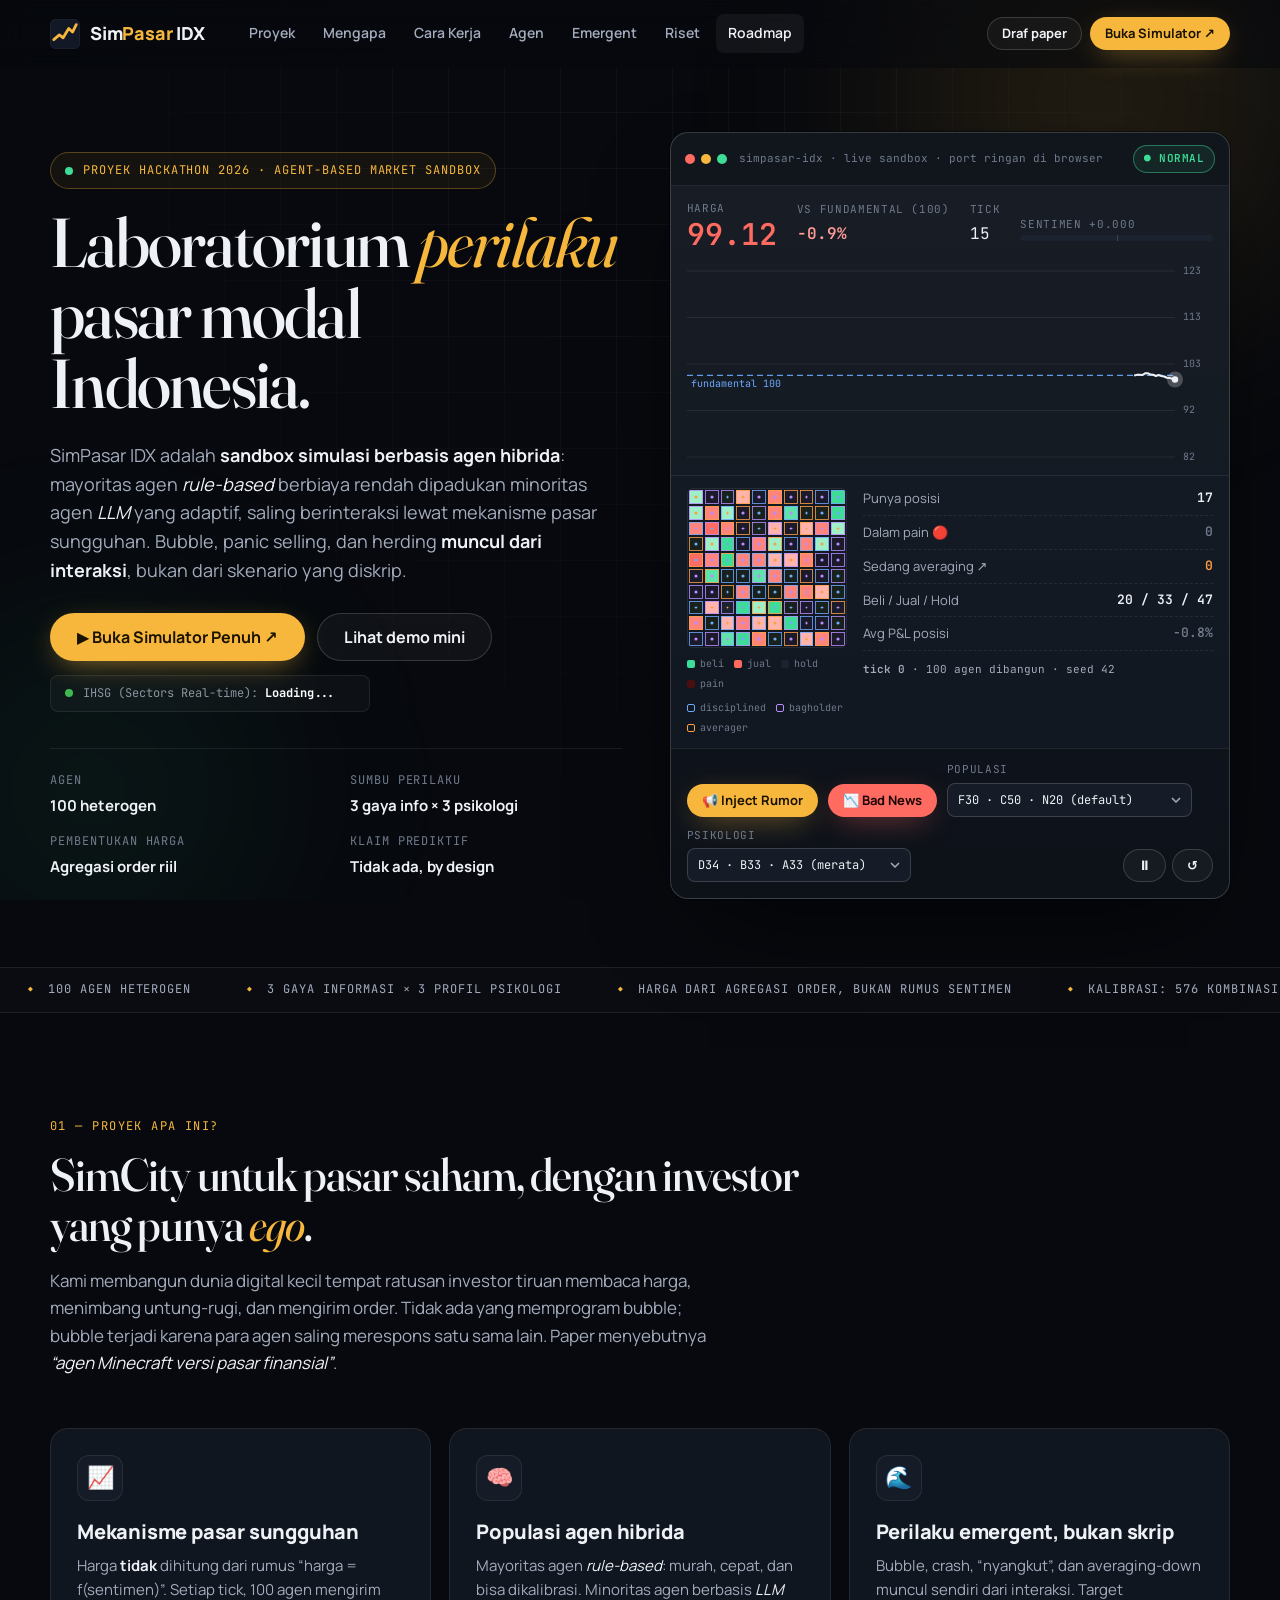
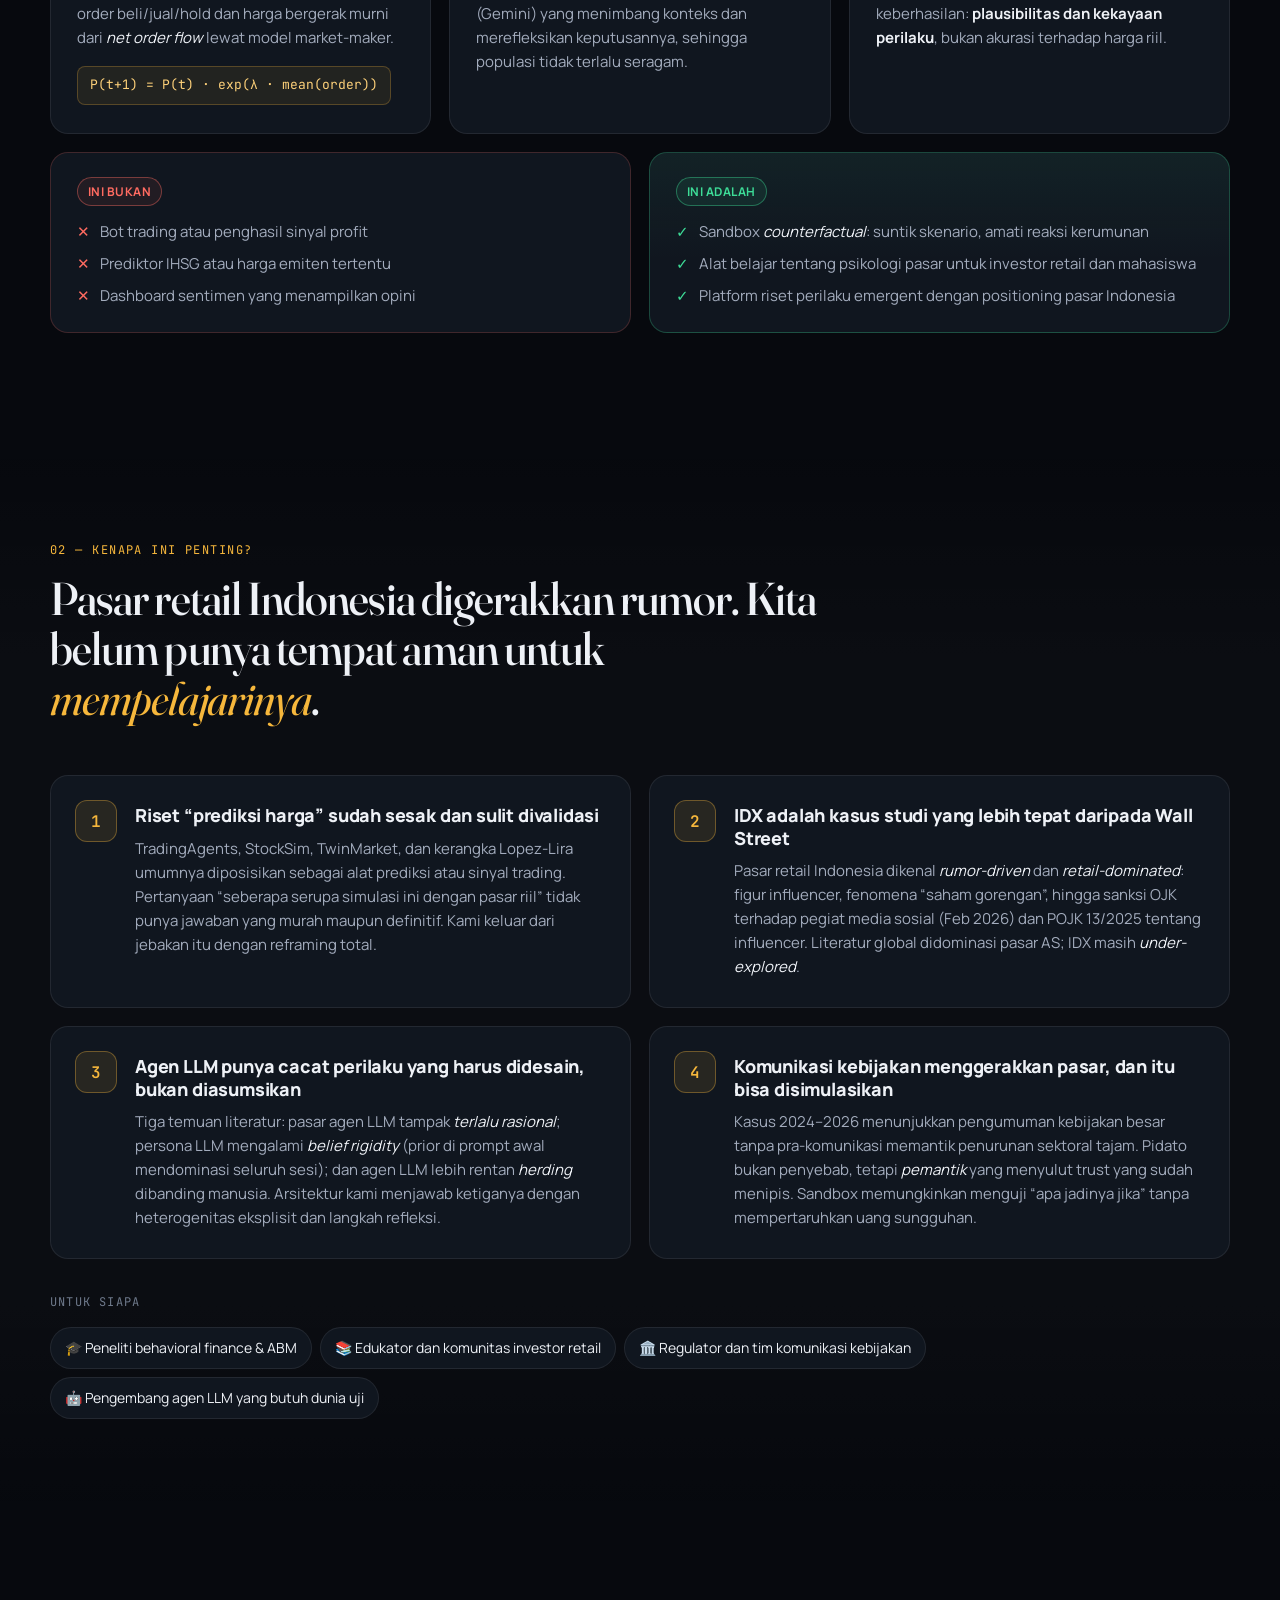
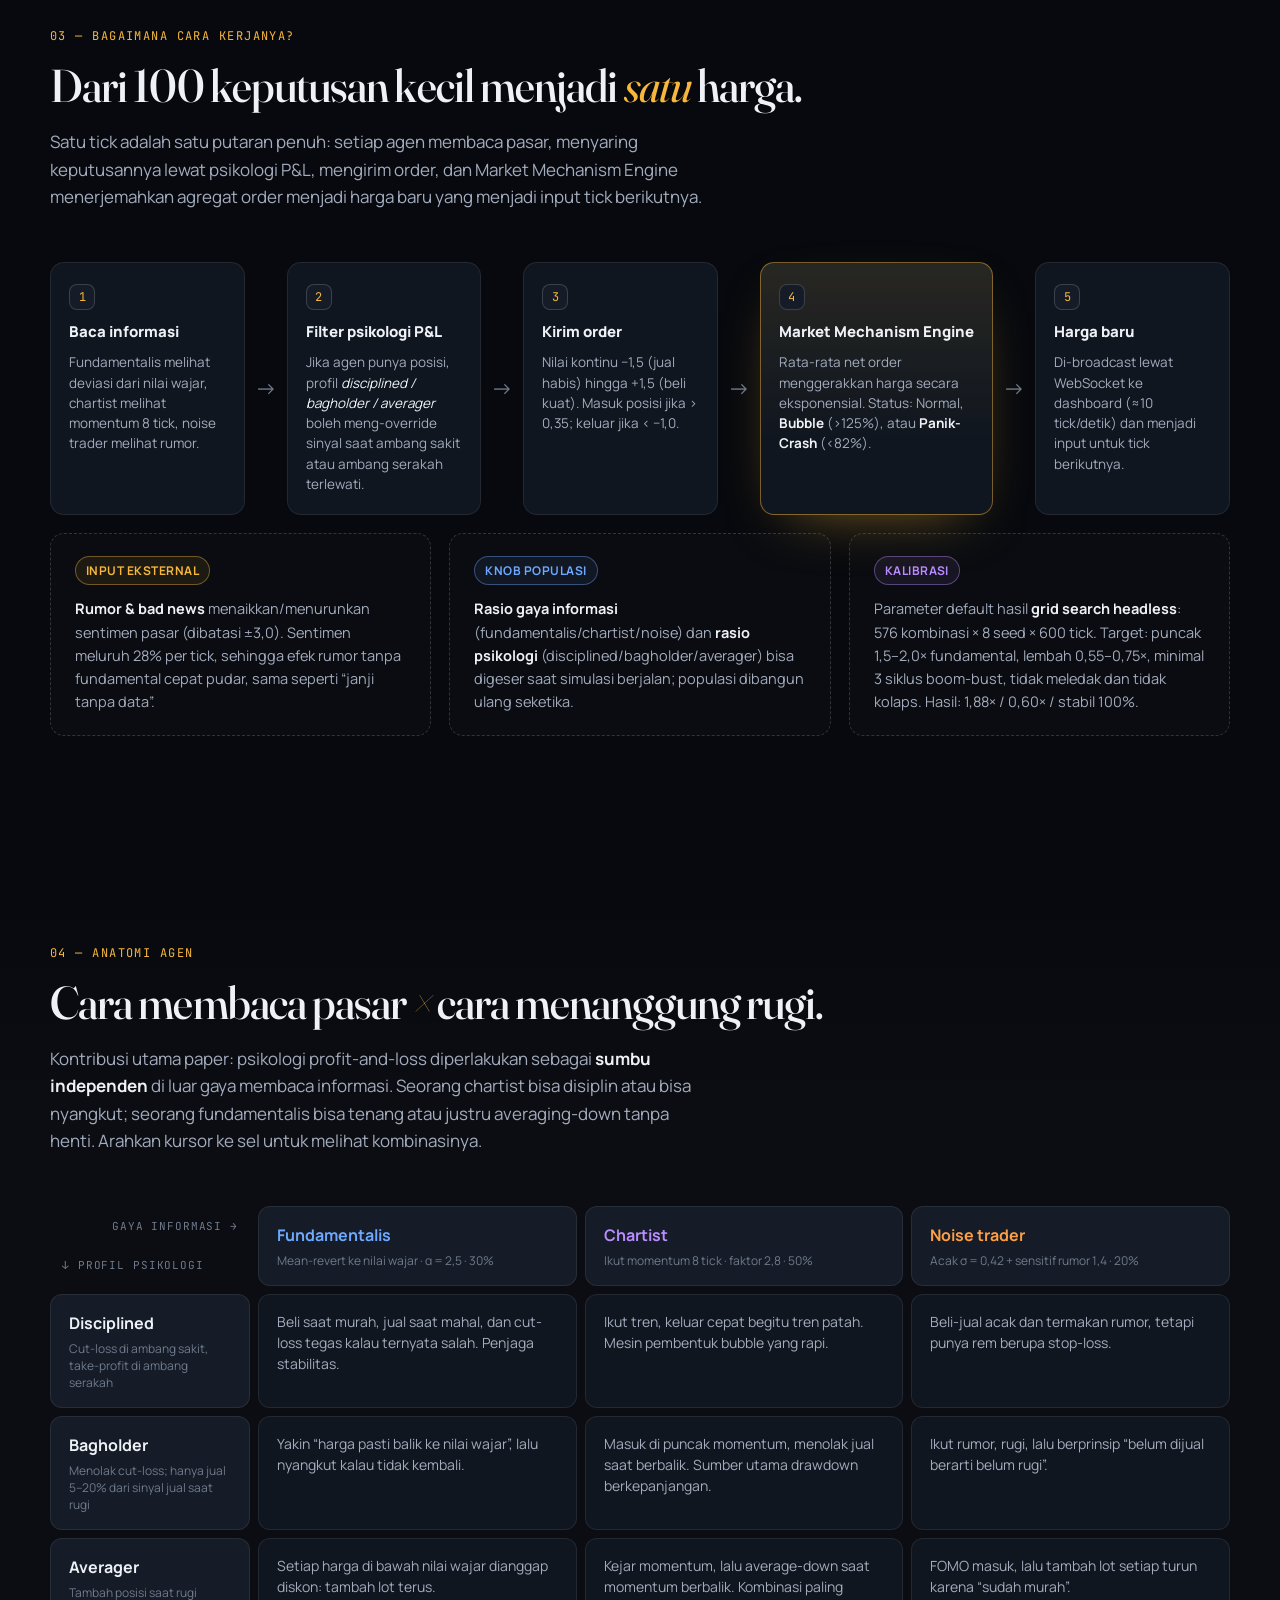
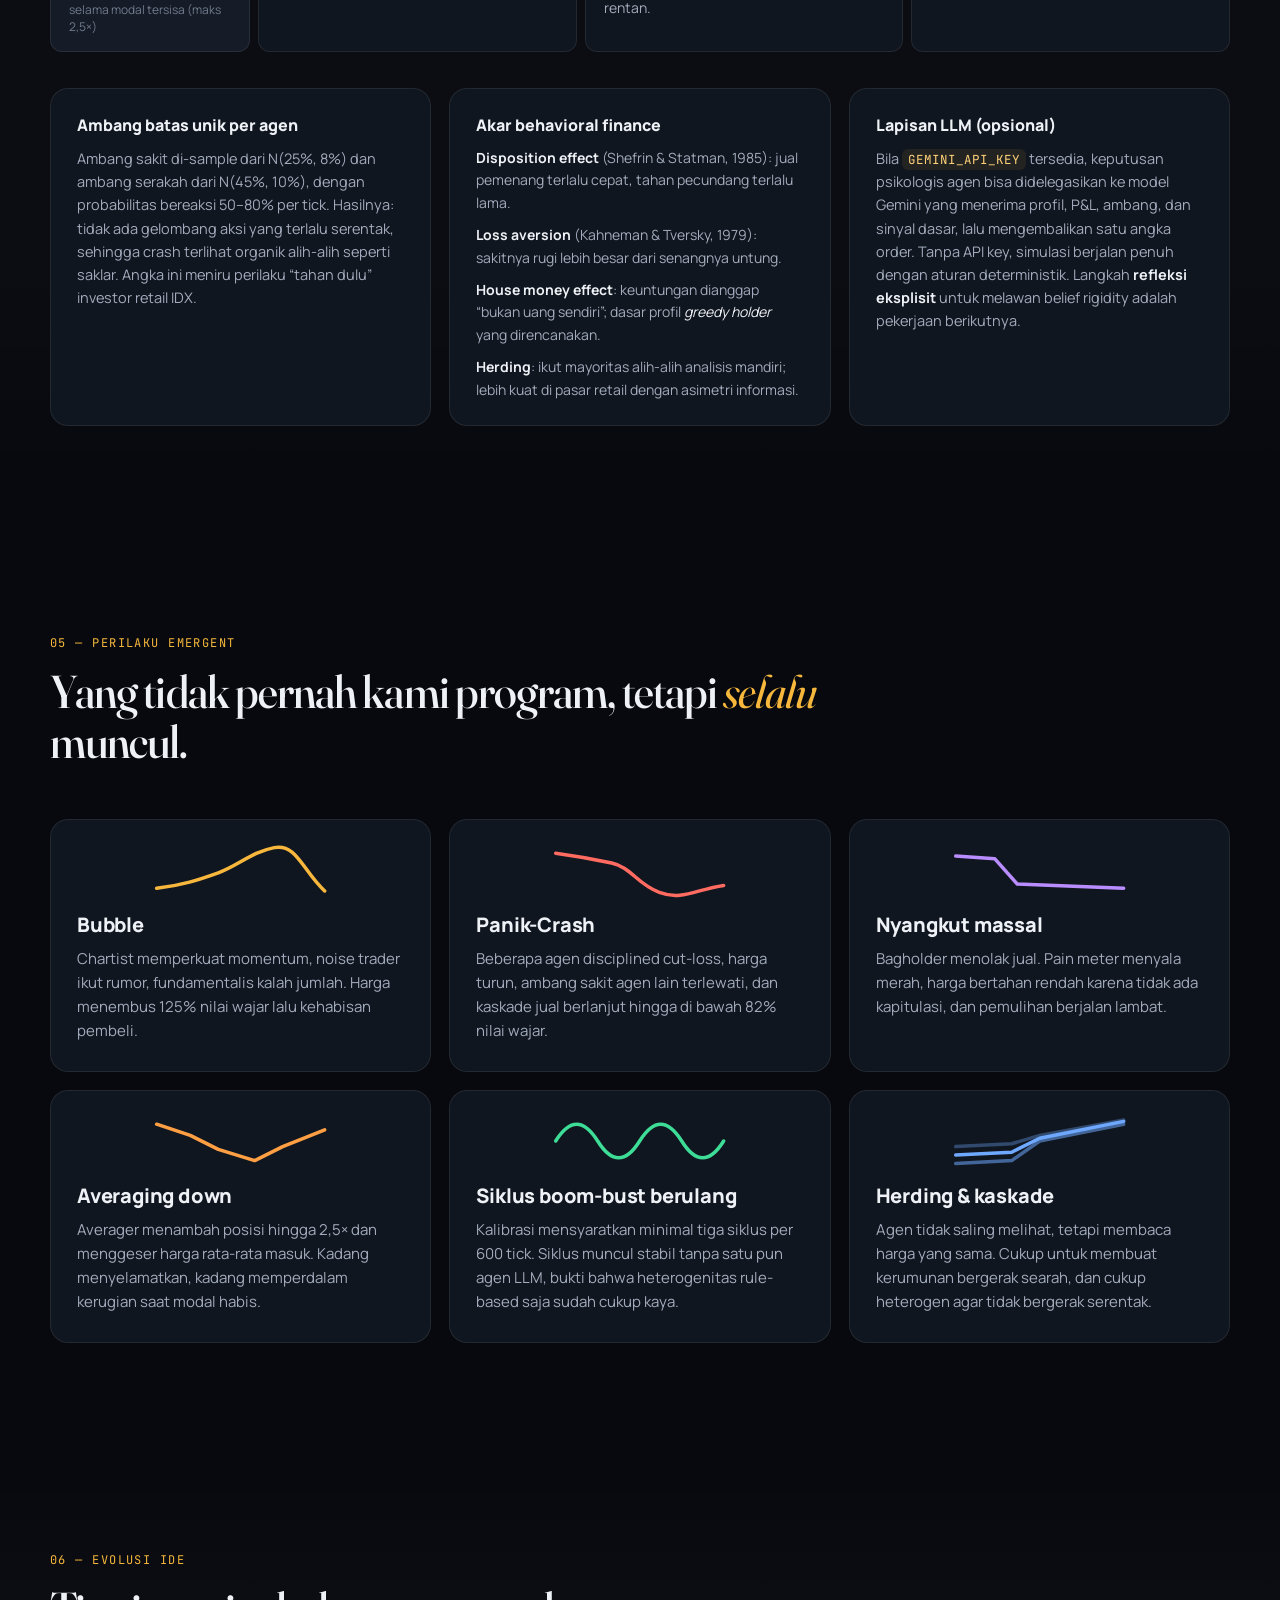
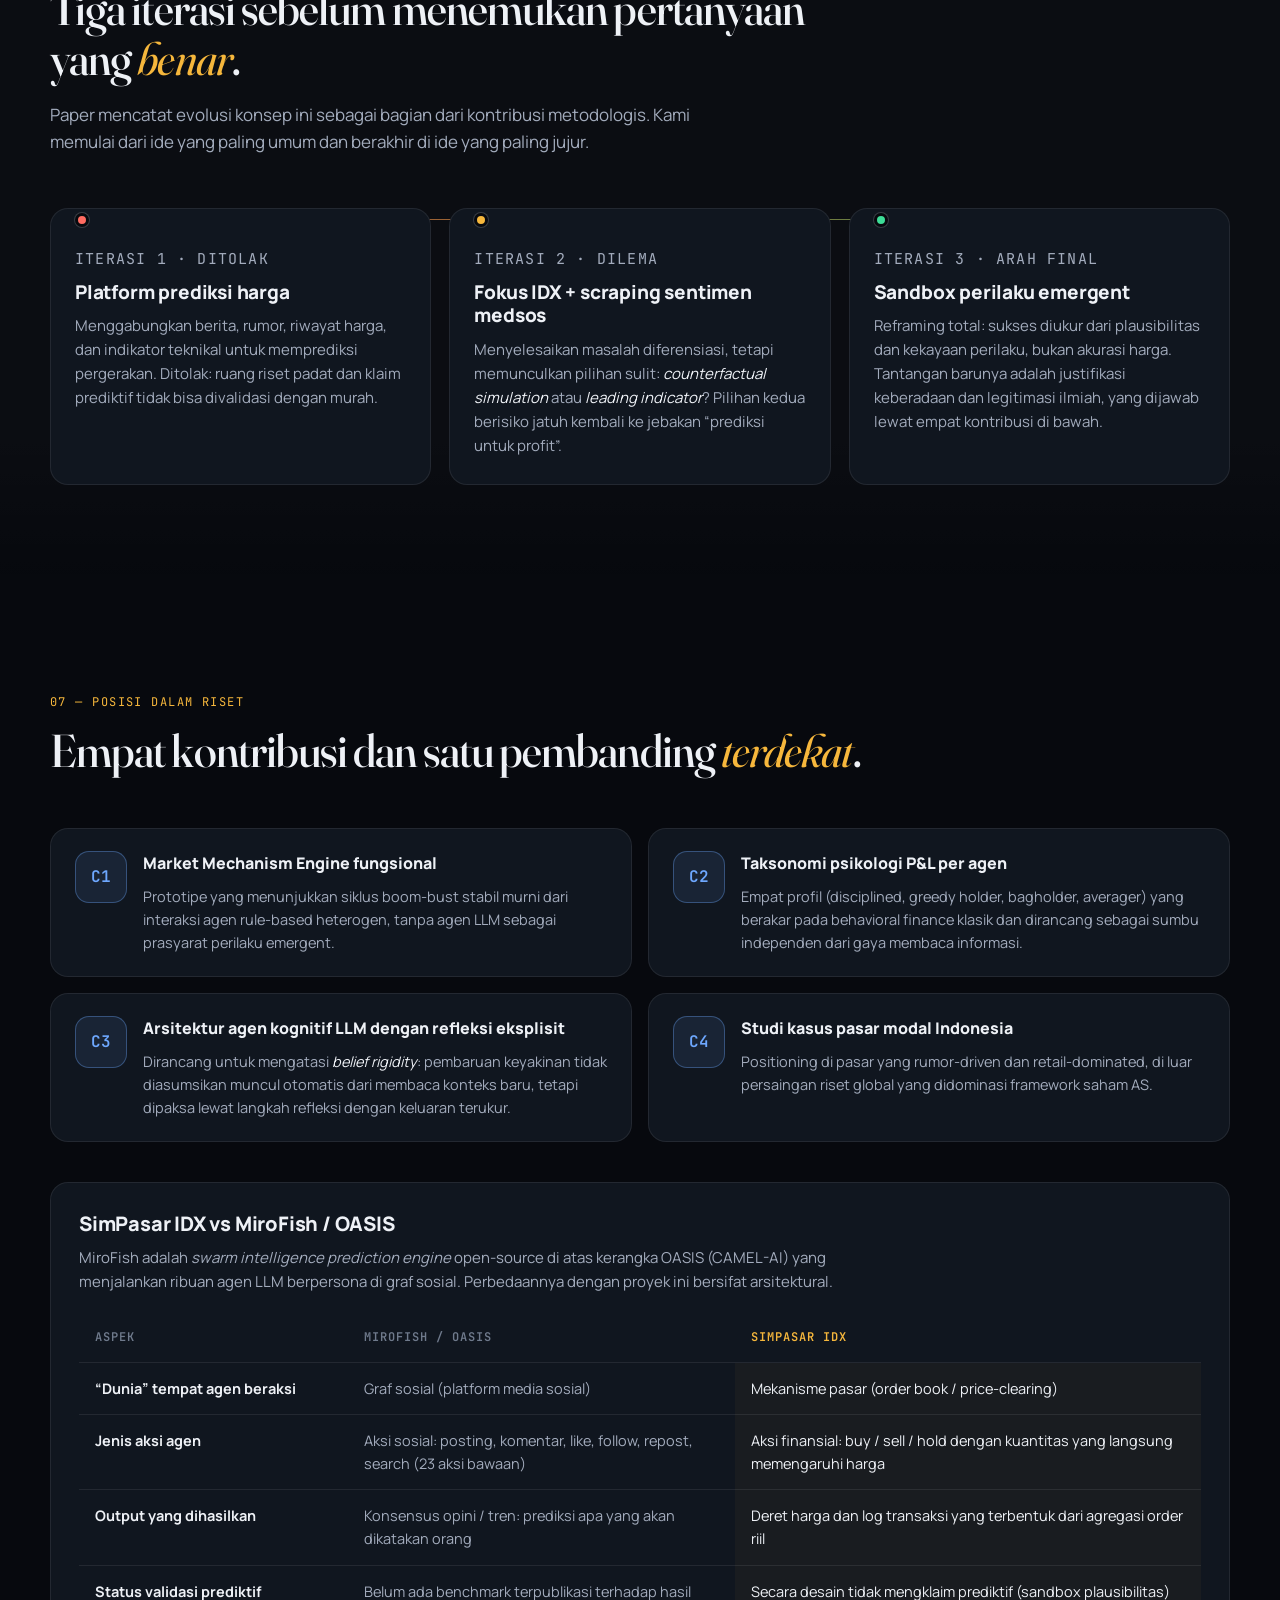
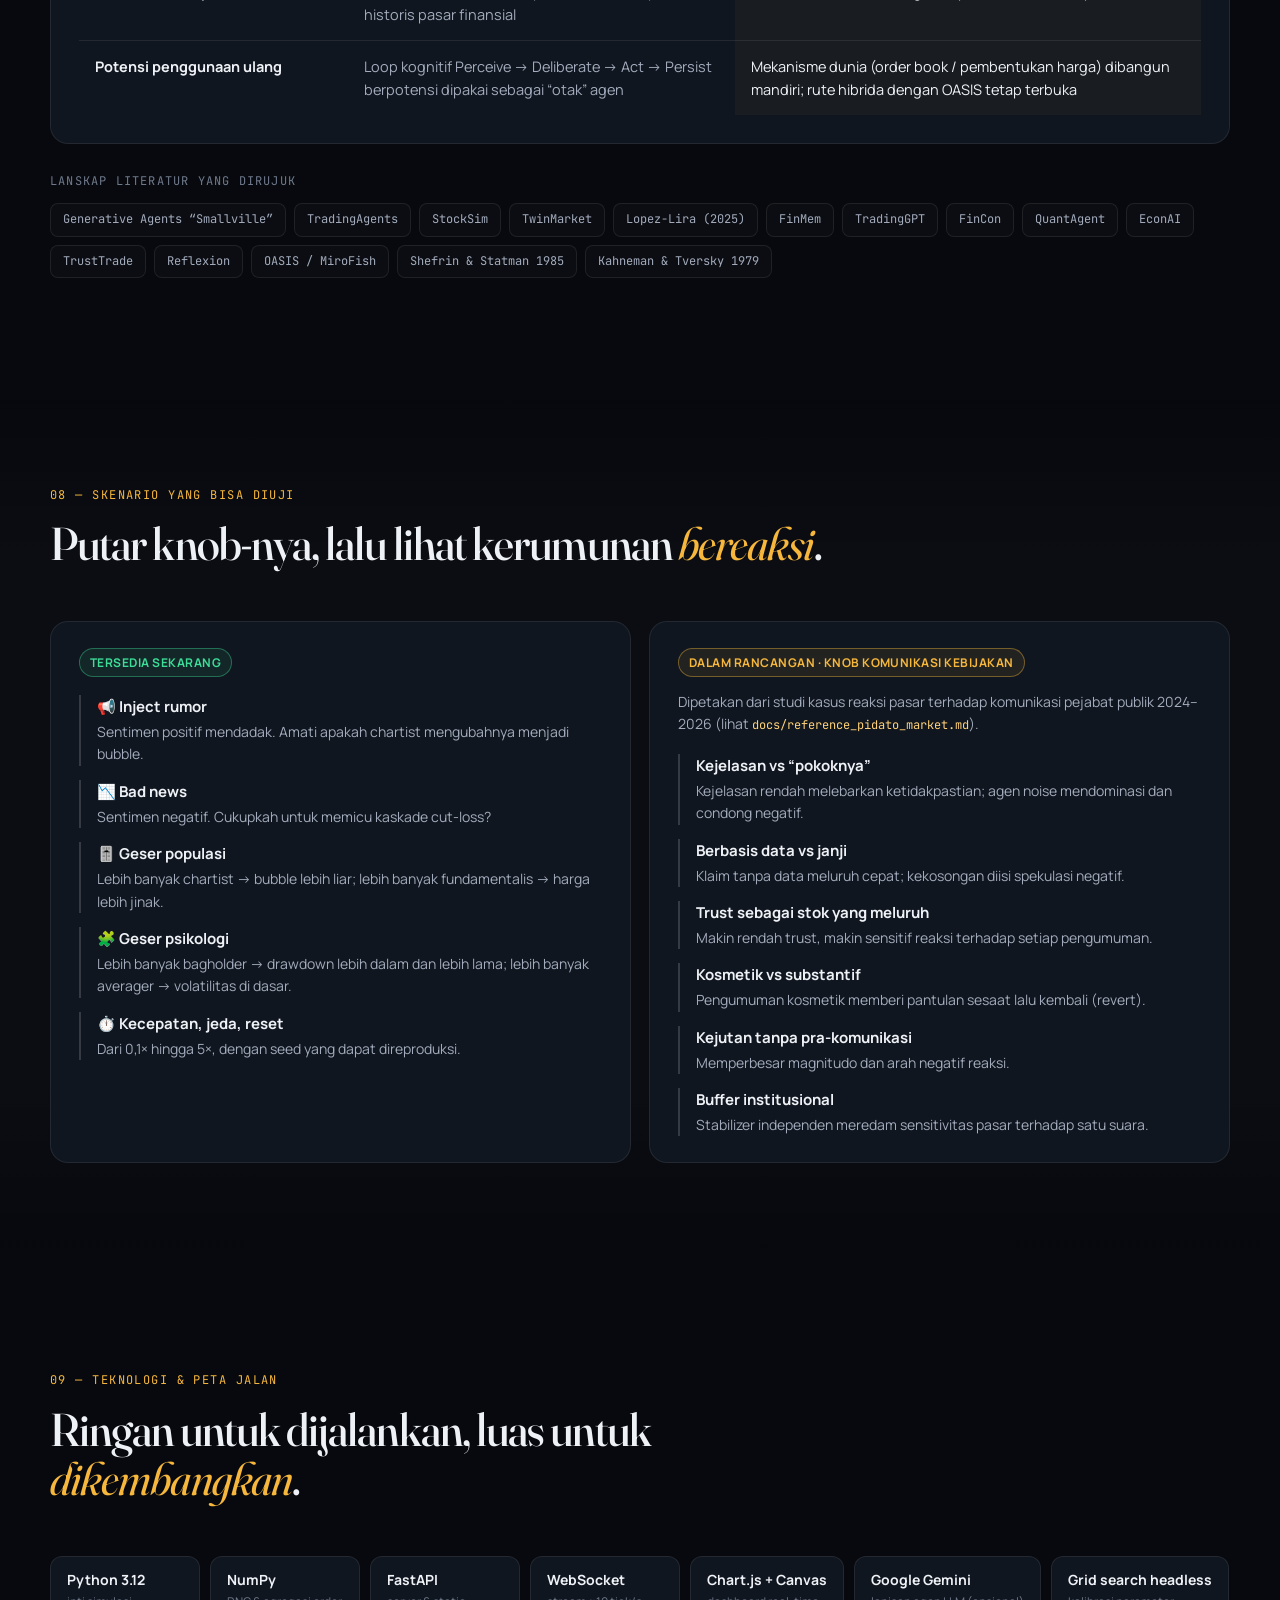
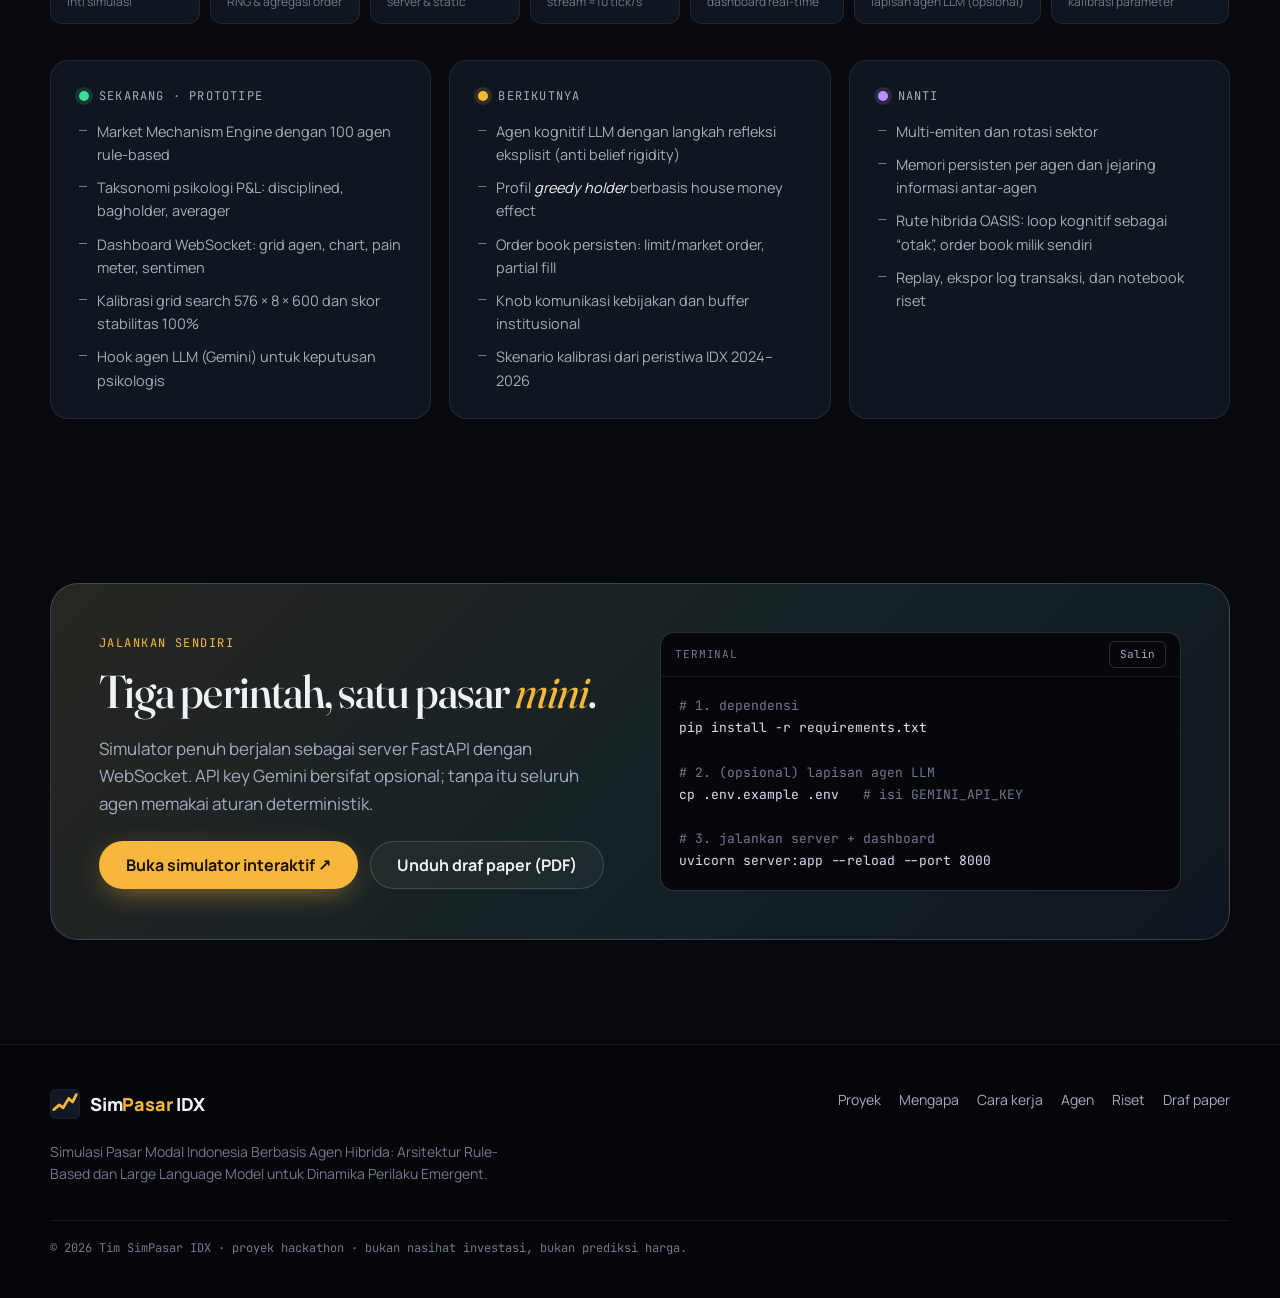
==== commit daaaf421: "feat: integrate Sectors MCP realtime IHSG, live news sentiment, TradingView UI, and retail community" ====
--- a/landing/index.html
+++ b/landing/index.html
@@ -37,7 +37,7 @@
     </nav>
     <div class="nav-cta">
       <a class="btn btn-small btn-ghost" href="/paper.pdf" target="_blank" rel="noopener">Draf paper</a>
-      <a class="btn btn-small btn-amber" href="http://localhost:8000" target="_blank" rel="noopener" title="Membutuhkan server FastAPI berjalan di port 8000">Buka Simulator ↗</a>
+      <a class="btn btn-small btn-amber" href="/simulator" title="Buka Simulator Pasar Interaktif">Buka Simulator ↗</a>
       <button class="nav-toggle" id="navToggle" aria-label="Buka menu" aria-expanded="false"><span></span><span></span></button>
     </div>
   </div>
@@ -58,8 +58,14 @@
         <strong>muncul dari interaksi</strong>, bukan dari skenario yang diskrip.
       </p>
       <div class="hero-actions reveal" style="--i:3">
-        <a class="btn btn-amber btn-lg" href="#demo">▶ Lihat simulasi live</a>
-        <a class="btn btn-ghost btn-lg" href="/paper.pdf" target="_blank" rel="noopener">Baca draf paper ↗</a>
+        <a class="btn btn-amber btn-lg" href="/simulator">▶ Buka Simulator Penuh ↗</a>
+        <a class="btn btn-ghost btn-lg" href="#demo">Lihat demo mini</a>
+      </div>
+      <div id="ihsg-ticker" class="reveal mono" style="--i:3.5; margin-top: 14px; font-size: 12px; color: #8b949e; background: rgba(255,255,255,0.03); border: 1px solid rgba(255,255,255,0.08); padding: 8px 14px; border-radius: 8px; display: inline-flex; align-items: center; gap: 10px;">
+        <span style="display:inline-block; width:8px; height:8px; border-radius:50%; background:#3fb950;"></span>
+        <span>IHSG (Sectors Real-time): <strong id="ihsg-val" style="color:#fff;">Loading...</strong></span>
+        <span id="ihsg-change" style="font-weight:600;"></span>
+        <span id="ihsg-date" style="color:#6e7681; font-size:11px;"></span>
       </div>
       <dl class="hero-facts reveal" style="--i:4">
         <div><dt>Agen</dt><dd>100 heterogen</dd></div>
@@ -600,7 +606,7 @@
       <h2 id="h-run">Tiga perintah, satu pasar <em>mini</em>.</h2>
       <p class="sub">Simulator penuh berjalan sebagai server FastAPI dengan WebSocket. API key Gemini bersifat opsional; tanpa itu seluruh agen memakai aturan deterministik.</p>
       <div class="hero-actions">
-        <a class="btn btn-amber btn-lg" href="http://localhost:8000" target="_blank" rel="noopener">Buka simulator di :8000 ↗</a>
+        <a class="btn btn-amber btn-lg" href="/simulator">Buka simulator interaktif ↗</a>
         <a class="btn btn-ghost btn-lg" href="/paper.pdf" target="_blank" rel="noopener">Unduh draf paper (PDF)</a>
       </div>
     </div>
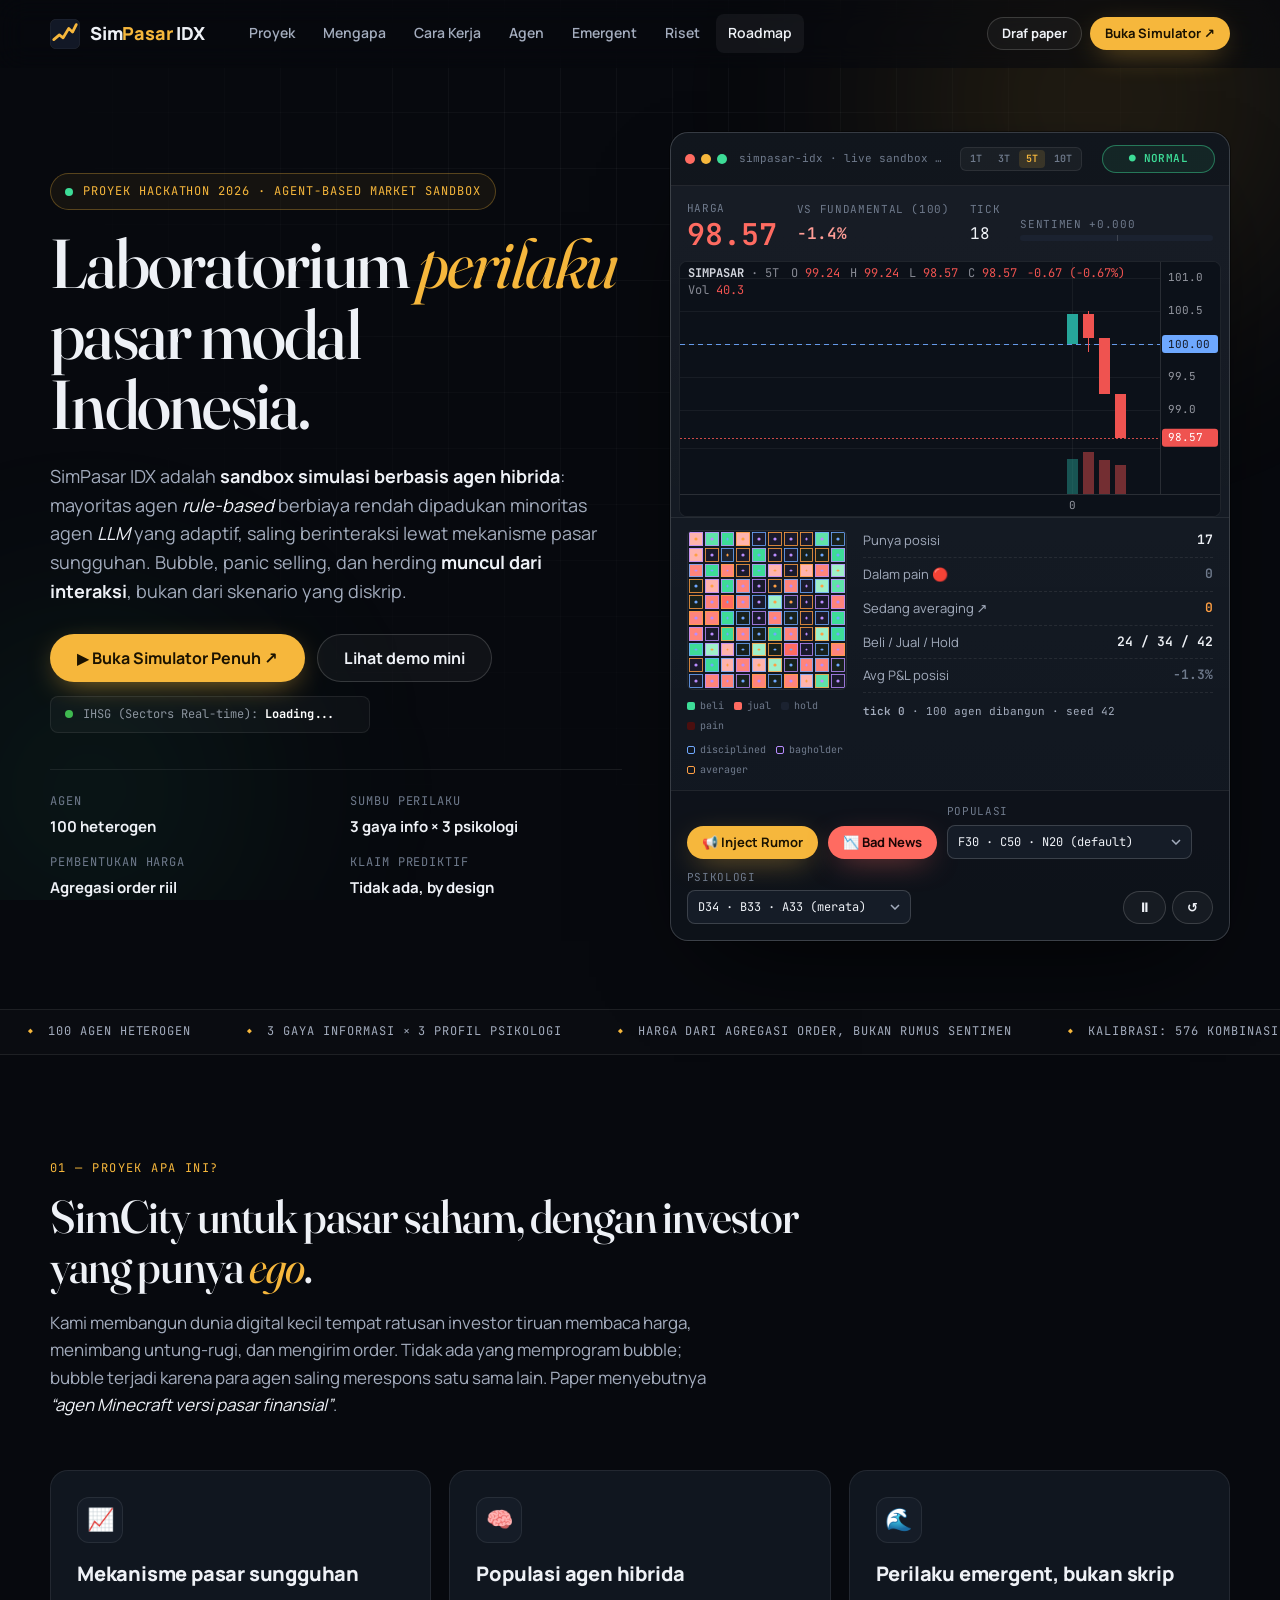
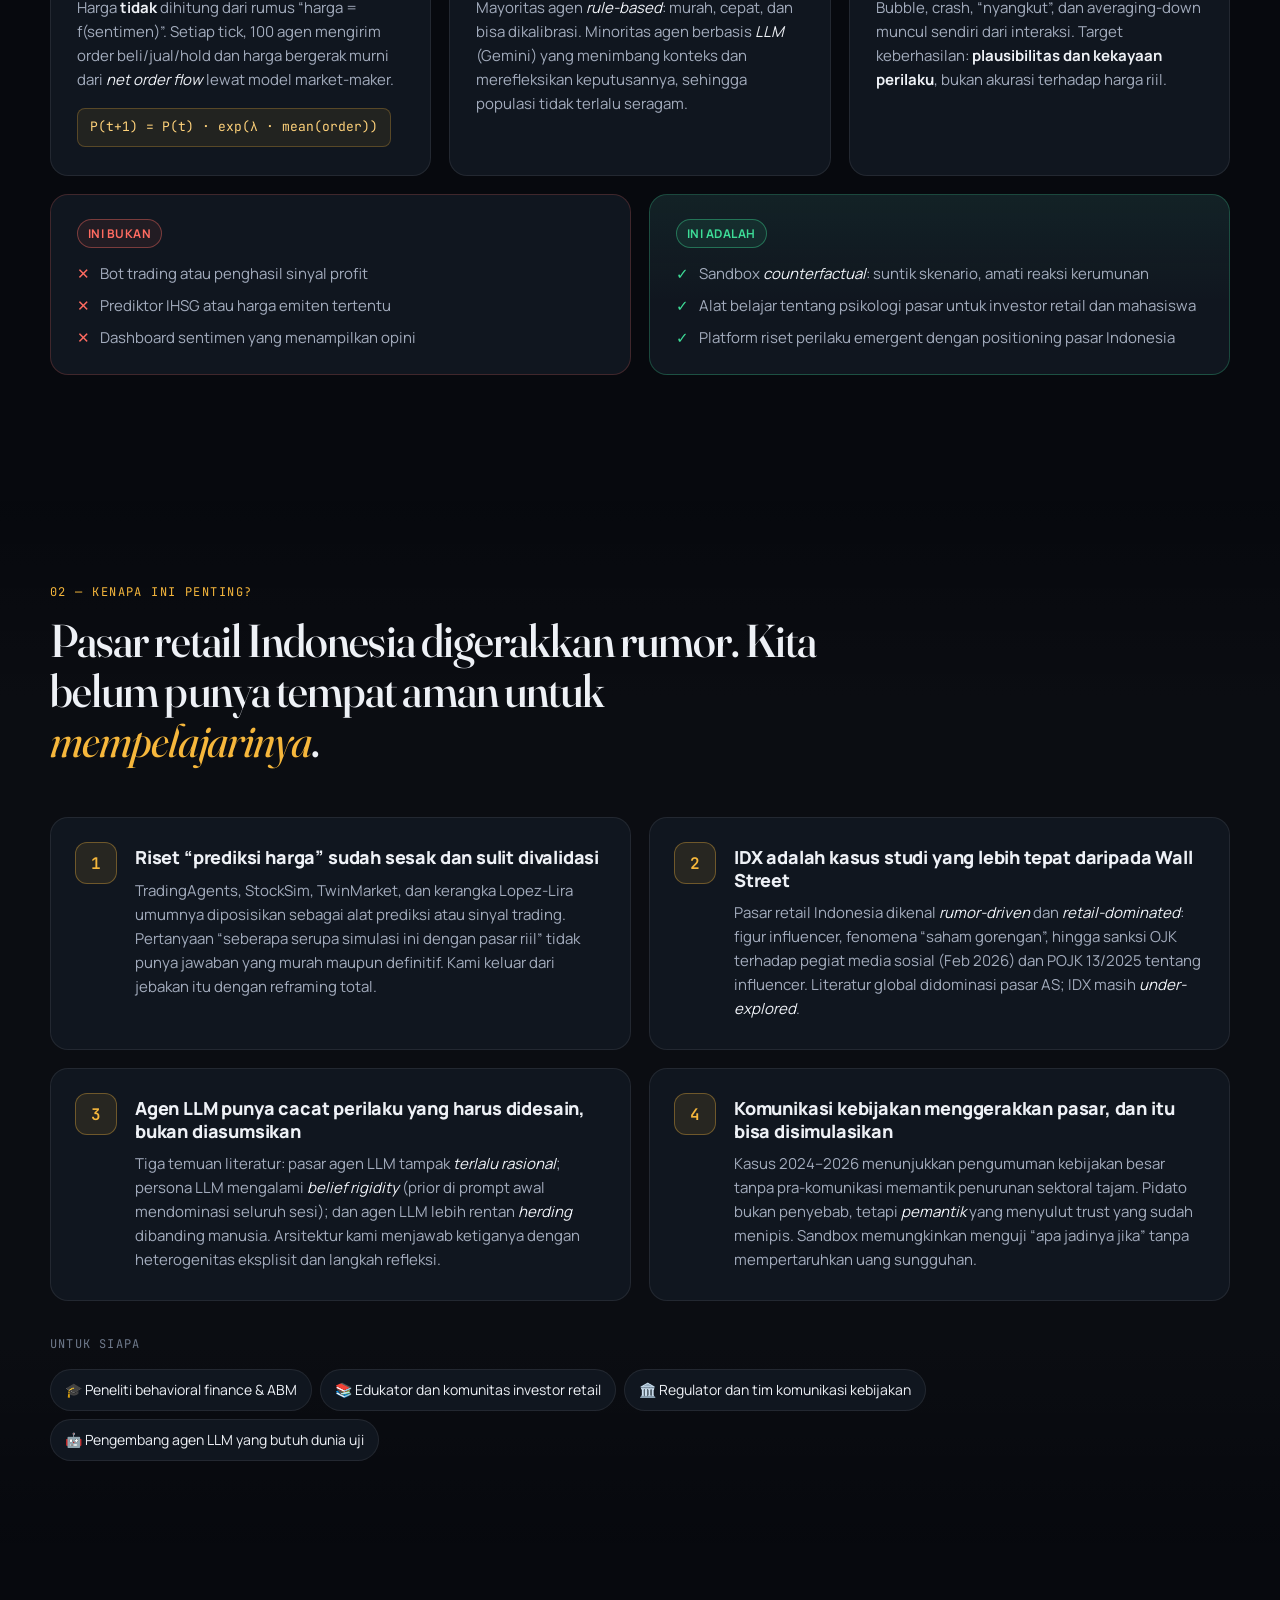
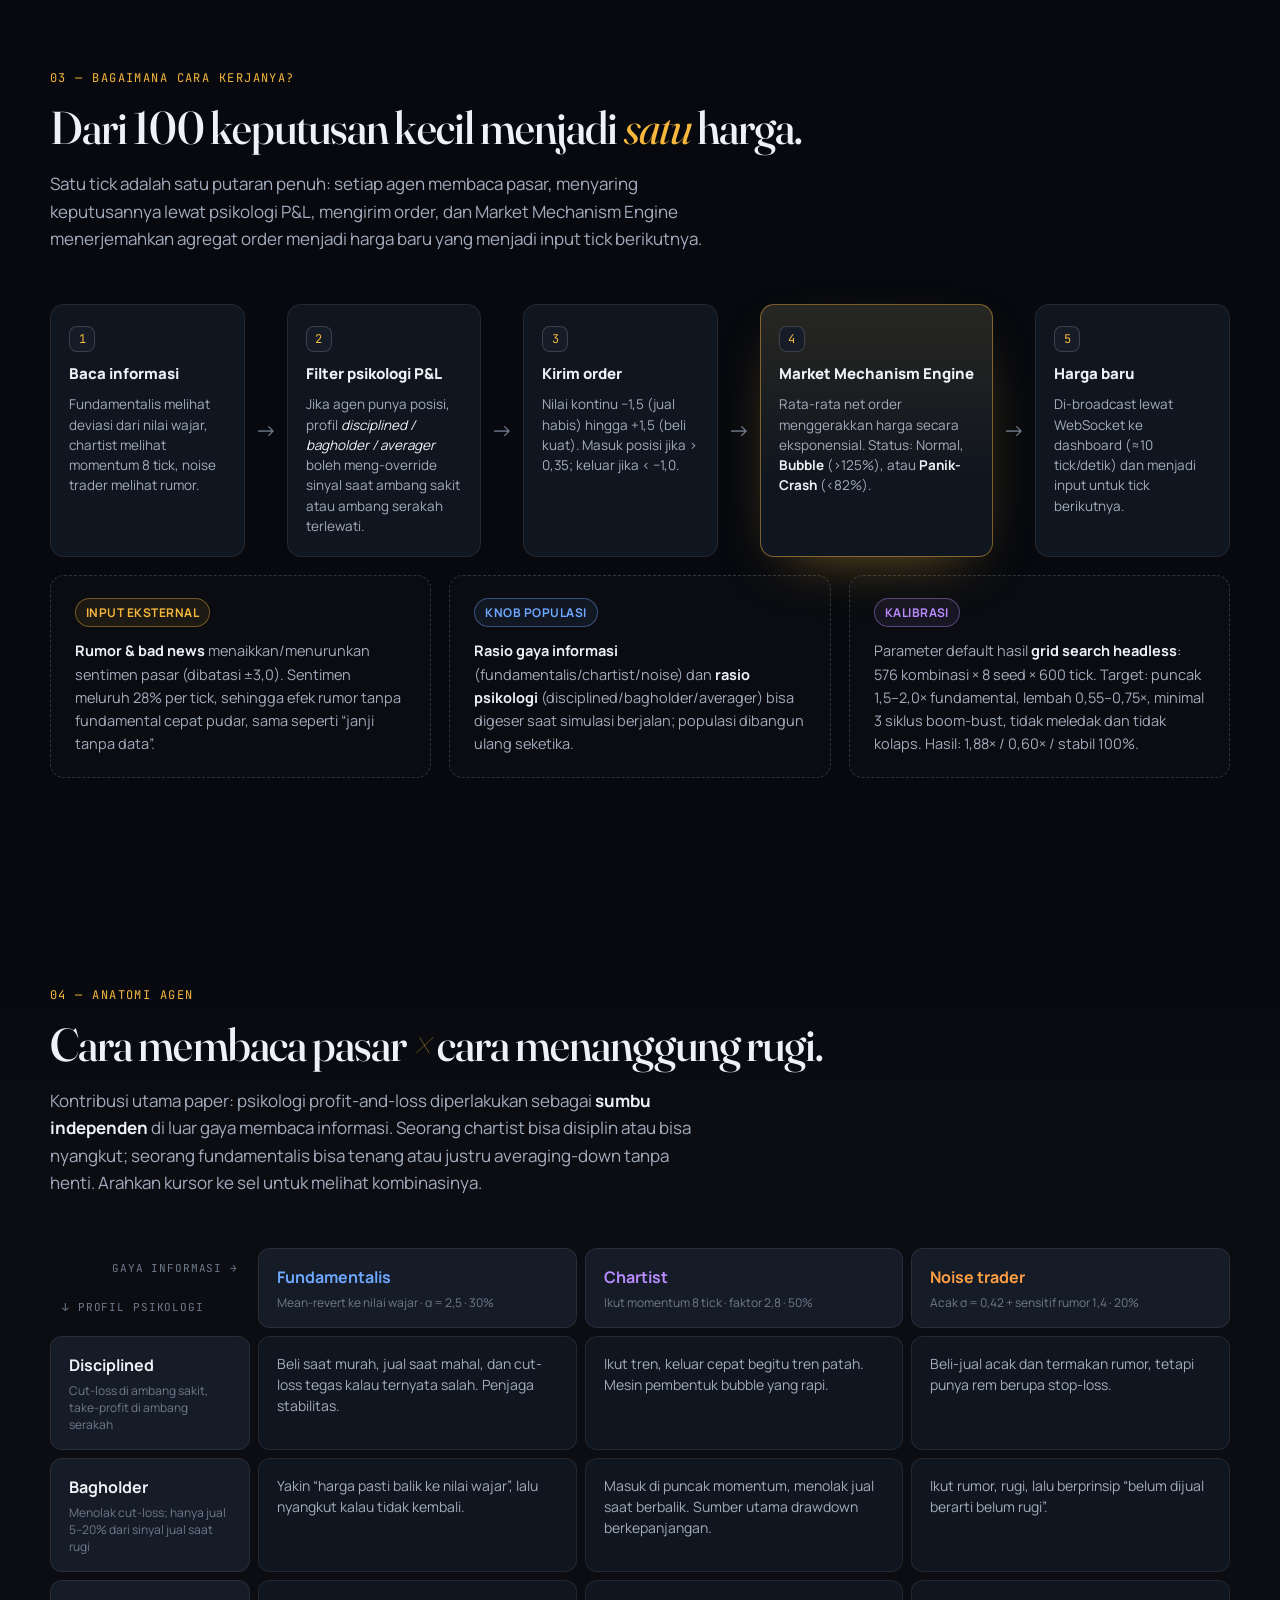
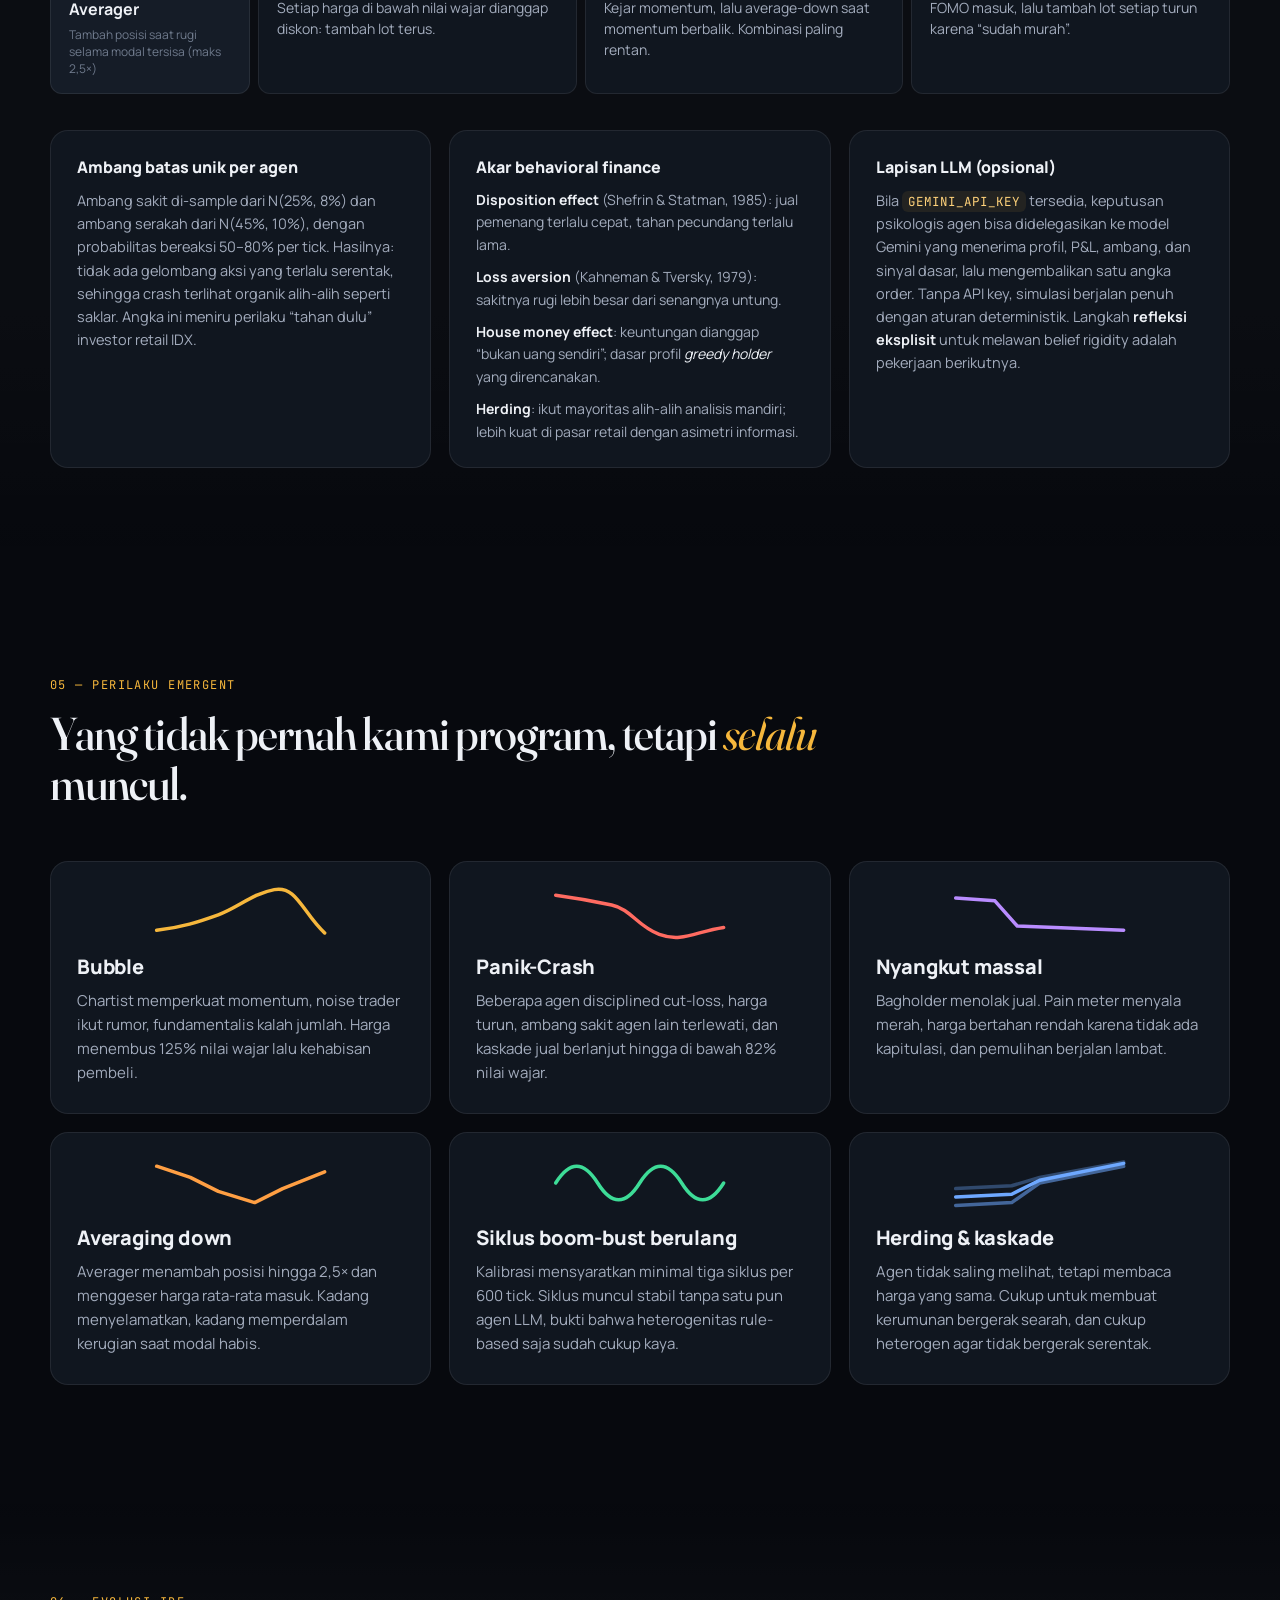
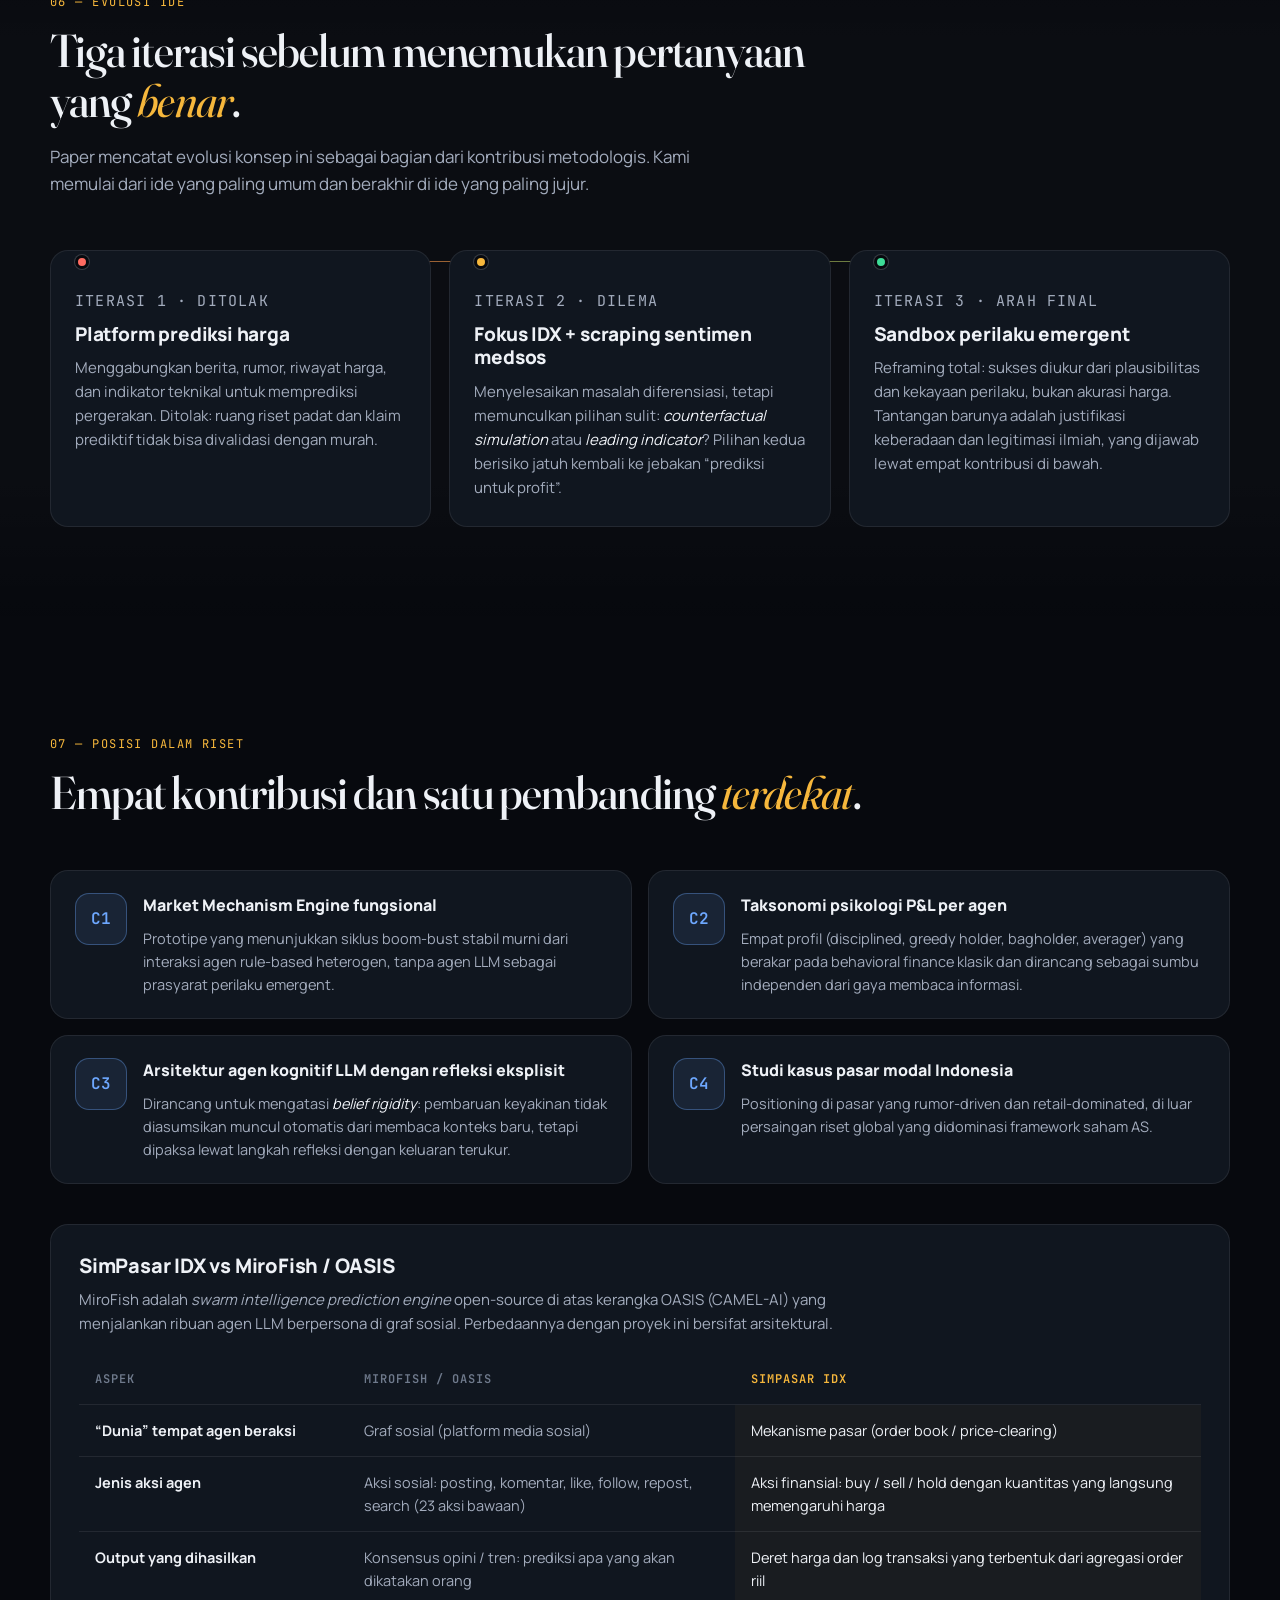
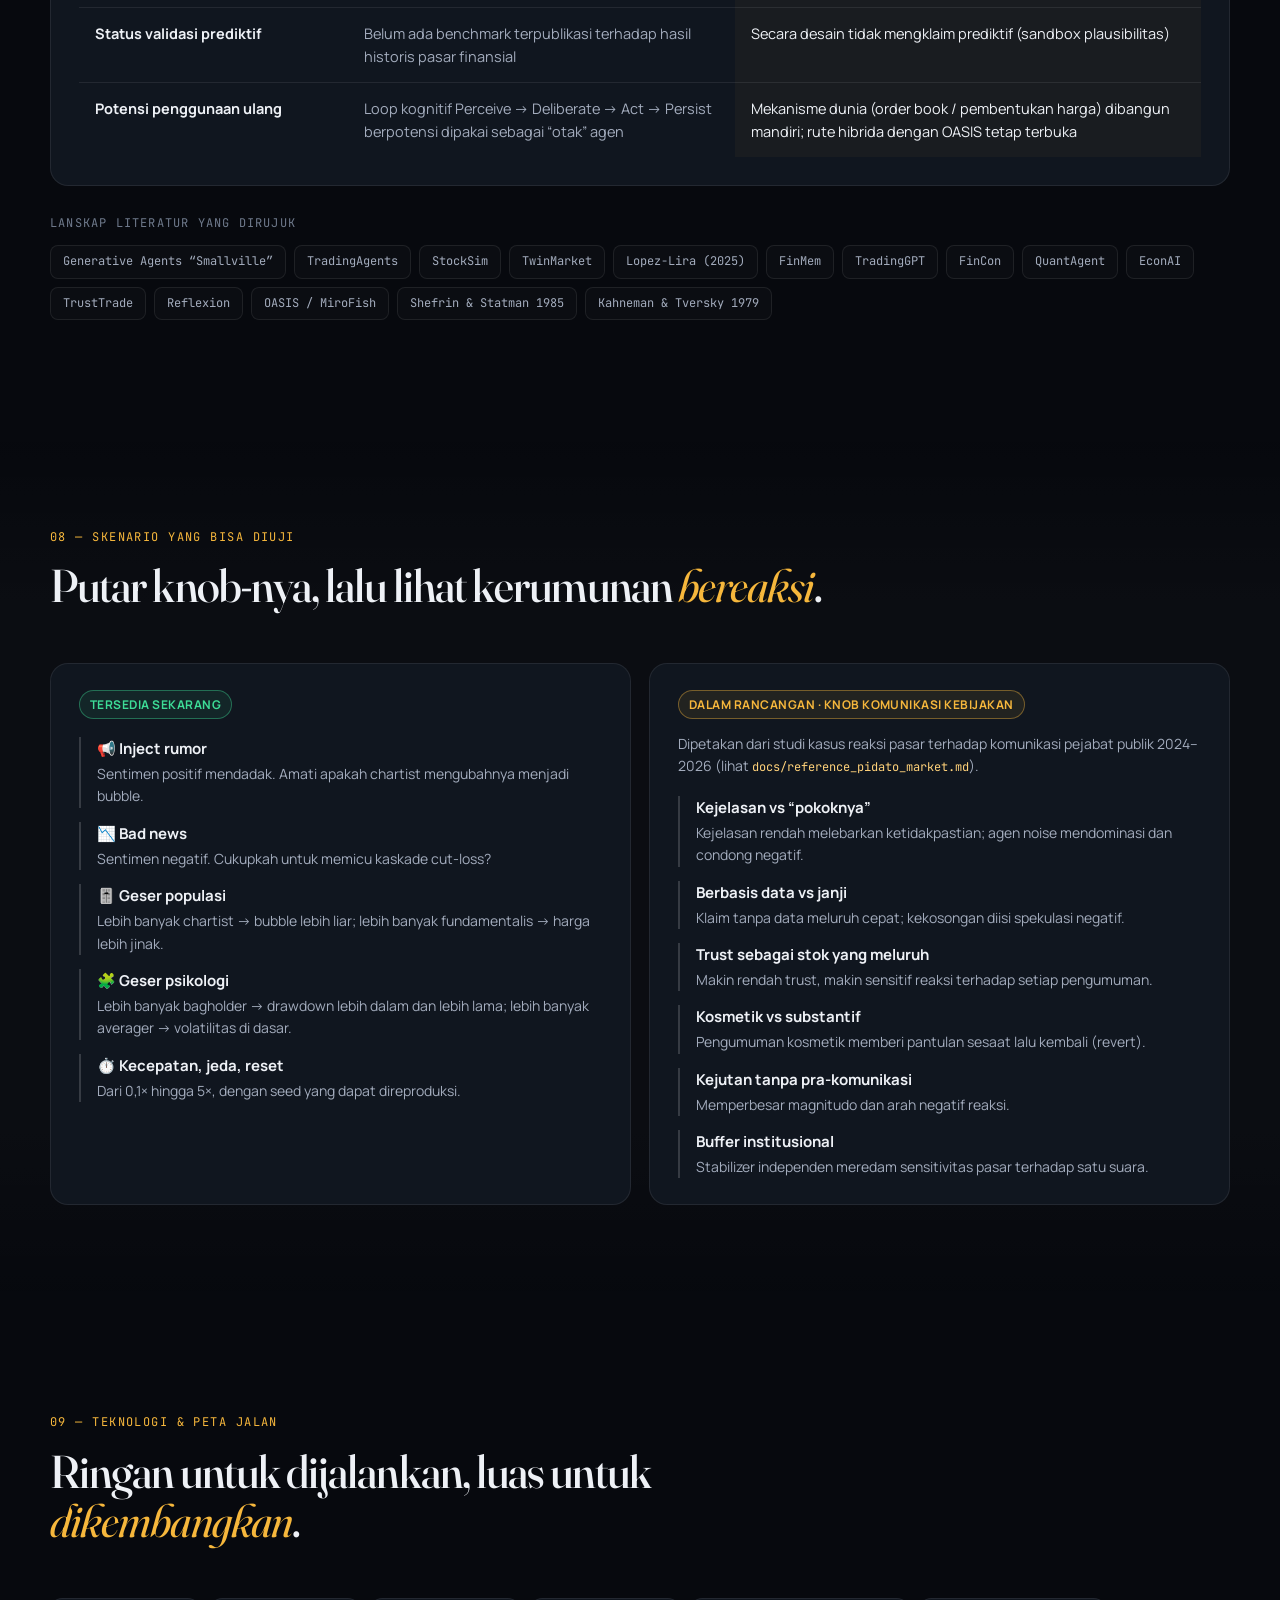
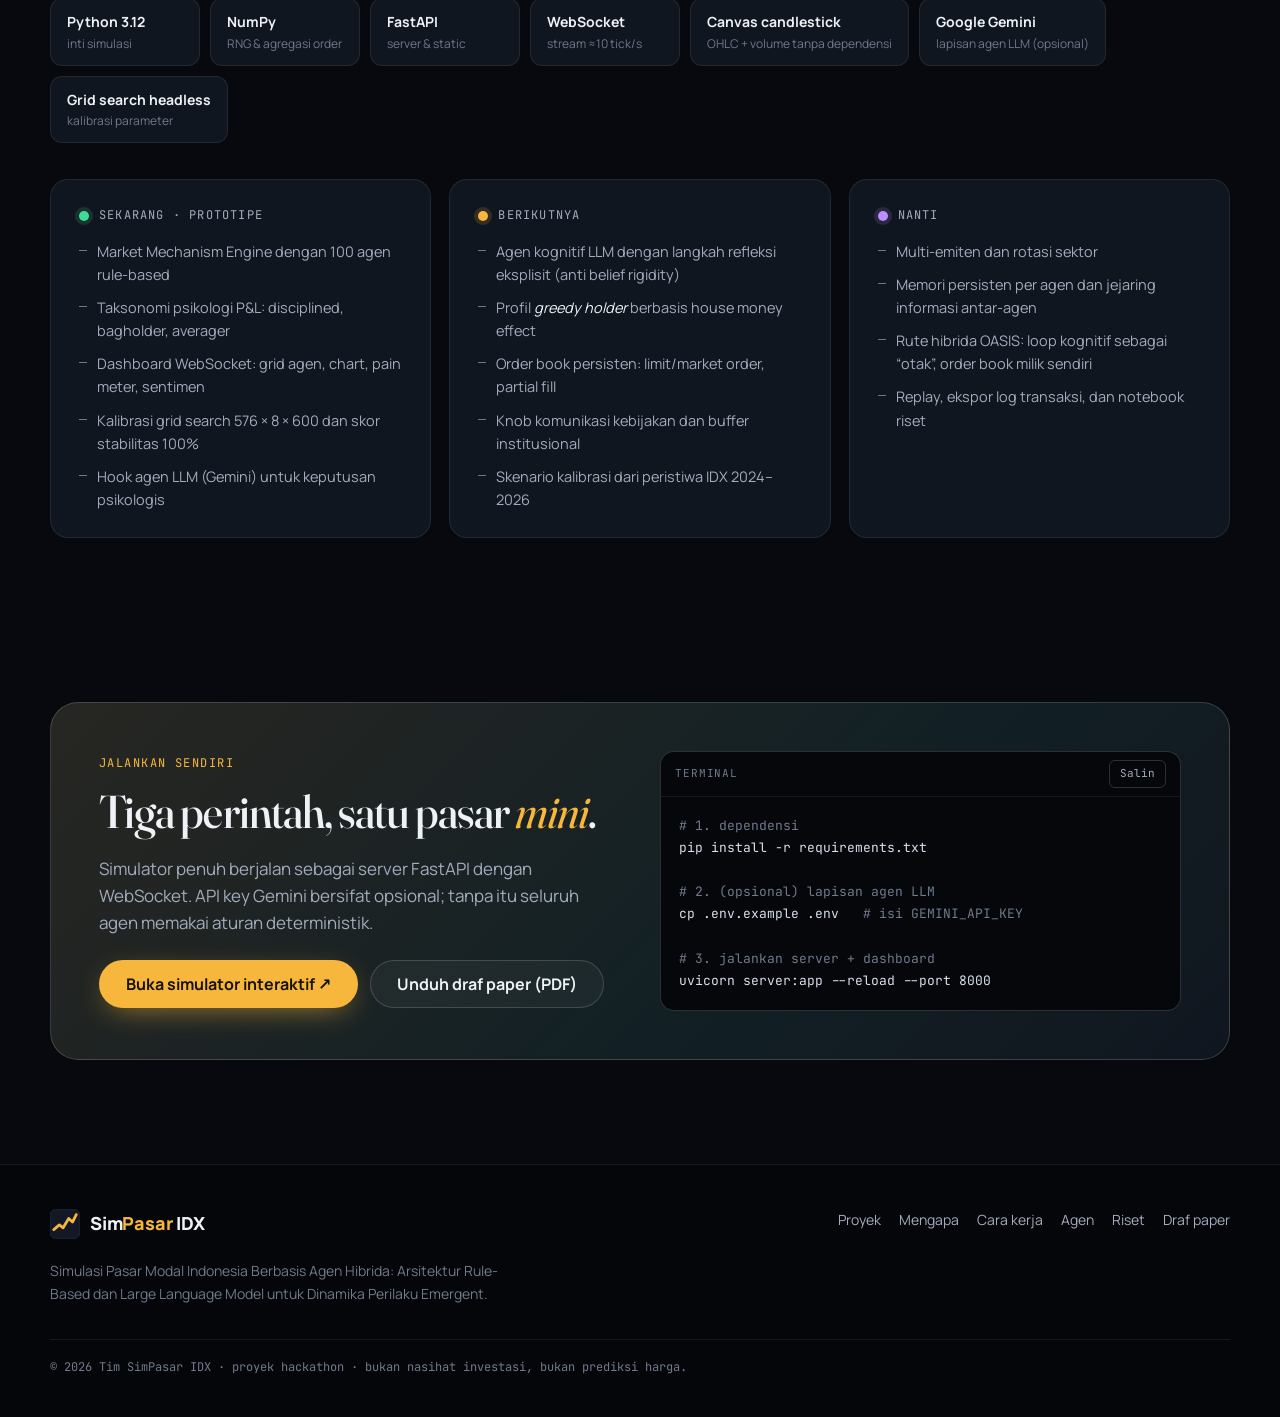
==== commit 40674343: "feat: TradingView-style candlestick chart and async budgeted Gemini advisor Chart - Replace the Char" ====
--- a/landing/index.html
+++ b/landing/index.html
@@ -80,6 +80,12 @@
       <div class="sim-bar">
         <span class="sim-dots" aria-hidden="true"><i></i><i></i><i></i></span>
         <span class="sim-title mono">simpasar-idx · live sandbox · port ringan di browser</span>
+        <div class="sim-tf mono" id="simTf" role="group" aria-label="Periode candle (tick per candle)">
+          <button type="button" aria-pressed="false" data-period="1" title="1 tick per candle">1T</button>
+          <button type="button" aria-pressed="false" data-period="3" title="3 tick per candle">3T</button>
+          <button type="button" class="active" aria-pressed="true" data-period="5" title="5 tick per candle">5T</button>
+          <button type="button" aria-pressed="false" data-period="10" title="10 tick per candle">10T</button>
+        </div>
         <span class="sim-badge" id="simStatus" data-status="normal">● NORMAL</span>
       </div>
 
@@ -103,7 +109,7 @@
       </div>
 
       <div class="sim-chart-wrap">
-        <canvas id="simChart" class="sim-chart" aria-label="Grafik harga simulasi terhadap nilai fundamental"></canvas>
+        <canvas id="simChart" class="sim-chart" role="img" aria-label="Grafik candlestick dan volume simulasi terhadap nilai fundamental"></canvas>
       </div>
 
       <div class="sim-lower">
@@ -559,7 +565,7 @@
       <span class="stack-item"><b>NumPy</b><small>RNG &amp; agregasi order</small></span>
       <span class="stack-item"><b>FastAPI</b><small>server &amp; static</small></span>
       <span class="stack-item"><b>WebSocket</b><small>stream ≈10 tick/s</small></span>
-      <span class="stack-item"><b>Chart.js + Canvas</b><small>dashboard real-time</small></span>
+      <span class="stack-item"><b>Canvas candlestick</b><small>OHLC + volume tanpa dependensi</small></span>
       <span class="stack-item"><b>Google Gemini</b><small>lapisan agen LLM (opsional)</small></span>
       <span class="stack-item"><b>Grid search headless</b><small>kalibrasi parameter</small></span>
     </div>
@@ -639,6 +645,7 @@
   </div>
 </footer>
 
+<script src="candlechart.js"></script>
 <script src="sim.js"></script>
 <script src="main.js"></script>
 </body>
--- a/landing/styles.css
+++ b/landing/styles.css
@@ -118,14 +118,14 @@
 }
 .nav.scrolled { border-color: var(--line); background: rgba(7, 9, 14, 0.85); }
 .nav-inner { height: 100%; display: flex; align-items: center; gap: 24px; }
-.brand { display: inline-flex; align-items: center; gap: 10px; font-weight: 800; font-size: 18px; letter-spacing: -0.01em; }
+.brand { white-space: nowrap; display: inline-flex; align-items: center; gap: 10px; font-weight: 800; font-size: 18px; letter-spacing: -0.01em; }
 .brand b { color: var(--amber); font-weight: 800; }
 .brand-mark { width: 30px; height: 30px; }
 .brand-mark rect { fill: #121826; stroke: var(--line-2); }
 .brand-mark path { fill: none; stroke: var(--amber); stroke-width: 6; stroke-linecap: round; stroke-linejoin: round; }
 .nav-links { display: flex; gap: 4px; margin-left: 8px; }
 .nav-links a {
-  padding: 8px 12px; border-radius: 8px; font-size: 14px; color: var(--muted); font-weight: 600;
+  white-space: nowrap; padding: 8px 12px; border-radius: 8px; font-size: 14px; color: var(--muted); font-weight: 600;
   transition: color 0.2s, background 0.2s;
 }
 .nav-links a:hover, .nav-links a.active { color: var(--text); background: rgba(255, 255, 255, 0.05); }
@@ -178,9 +178,10 @@
 .sim-dots { display: inline-flex; gap: 6px; }
 .sim-dots i { width: 10px; height: 10px; border-radius: 50%; background: #2a3242; }
 .sim-dots i:nth-child(1) { background: #ff6b61; } .sim-dots i:nth-child(2) { background: #f6b73c; } .sim-dots i:nth-child(3) { background: #3ddc97; }
-.sim-title { font-size: 11px; color: var(--dim); overflow: hidden; text-overflow: ellipsis; white-space: nowrap; }
+.sim-title { flex: 1 1 auto; min-width: 0; font-size: 11px; color: var(--dim); overflow: hidden; text-overflow: ellipsis; white-space: nowrap; }
 .sim-badge {
-  margin-left: auto; padding: 4px 10px; border-radius: 999px; font-family: var(--font-mono); font-size: 11px; font-weight: 600; letter-spacing: 0.04em;
+  white-space: nowrap; flex-shrink: 0; min-width: calc(13ch + 22px); text-align: center;
+  margin-left: 8px; padding: 4px 10px; border-radius: 999px; font-family: var(--font-mono); font-size: 11px; font-weight: 600; letter-spacing: 0.04em;
   border: 1px solid; transition: all 0.3s;
 }
 .sim-badge[data-status="normal"] { color: var(--green); border-color: rgba(61, 220, 151, 0.45); background: rgba(61, 220, 151, 0.08); }
@@ -189,7 +190,7 @@
 
 .sim-head { display: grid; grid-template-columns: auto auto auto 1fr; gap: 20px; padding: 14px 16px 6px; align-items: end; }
 .sim-kpi { display: flex; flex-direction: column; gap: 2px; }
-.sim-label { font-size: 11px; color: var(--dim); text-transform: uppercase; letter-spacing: 0.06em; font-family: var(--font-mono); }
+.sim-label { white-space: nowrap; font-size: 11px; color: var(--dim); text-transform: uppercase; letter-spacing: 0.06em; font-family: var(--font-mono); }
 .sim-price { font-size: 30px; font-weight: 600; line-height: 1; transition: color 0.2s; }
 .sim-dev { font-size: 16px; font-weight: 600; padding-bottom: 3px; }
 #simTick { font-size: 16px; padding-bottom: 3px; }
@@ -198,8 +199,12 @@
 .sim-sent i { position: absolute; top: 0; bottom: 0; left: 50%; width: 0; background: var(--amber); border-radius: 3px; transition: width 0.15s, background 0.15s; }
 .sim-sent::after { content: ""; position: absolute; left: 50%; top: -2px; bottom: -2px; width: 1px; background: var(--line-2); }
 
-.sim-chart-wrap { padding: 4px 8px 0; height: 220px; }
-.sim-chart { width: 100%; height: 100%; }
+.sim-chart-wrap { padding: 6px 8px 0; height: 262px; }
+.sim-chart { display: block; width: 100%; height: 100%; border-radius: 8px; border: 1px solid var(--line); background: #0c1119; }
+.sim-tf { margin-left: auto; display: inline-flex; gap: 2px; padding: 2px; border-radius: 6px; background: rgba(255, 255, 255, 0.04); border: 1px solid var(--line); flex-shrink: 0; }
+.sim-tf button { padding: 2px 7px; border: 0; border-radius: 4px; background: transparent; color: var(--dim); font: 600 10px var(--font-mono); line-height: 1.4; cursor: pointer; transition: color 0.15s, background 0.15s; }
+.sim-tf button:hover { color: var(--text); }
+.sim-tf button.active { color: var(--amber); background: rgba(246, 183, 60, 0.14); }
 
 .sim-lower { display: grid; grid-template-columns: 160px 1fr; gap: 16px; padding: 12px 16px; border-top: 1px solid var(--line); }
 .sim-grid-wrap { display: flex; flex-direction: column; gap: 8px; }
@@ -438,14 +443,21 @@
   .flow-arrow { display: none; }
   .flow-node-core { grid-column: 1 / -1; }
 }
+@media (max-width: 1100px) {
+  .nav-links { display: none; position: absolute; top: var(--nav-h); left: 0; right: 0; flex-direction: column; padding: 12px 20px 18px; background: rgba(7, 9, 14, 0.96); border-bottom: 1px solid var(--line); backdrop-filter: blur(14px); }
+  .nav.open .nav-links { display: flex; }
+  .nav-toggle { display: inline-block; }
+}
+@media (max-width: 1100px) and (min-width: 961px) {
+  /* panel hero sempit: sentimen pindah ke baris sendiri agar labelnya tidak terpotong */
+  .sim-head { grid-template-columns: auto auto auto; }
+  .sim-kpi-sent { grid-column: 1 / -1; }
+}
 @media (max-width: 960px) {
   .hero-grid { grid-template-columns: 1fr; gap: 36px; }
   .hero { padding-top: 44px; }
   .cards-3, .agent-notes, .flow-inputs, .roadmap, .timeline { grid-template-columns: 1fr 1fr; }
   .timeline::before { display: none; }
-  .nav-links { display: none; position: absolute; top: var(--nav-h); left: 0; right: 0; flex-direction: column; padding: 12px 20px 18px; background: rgba(7, 9, 14, 0.96); border-bottom: 1px solid var(--line); backdrop-filter: blur(14px); }
-  .nav.open .nav-links { display: flex; }
-  .nav-toggle { display: inline-block; }
   .nav-cta .btn-ghost { display: none; }
 }
 @media (max-width: 680px) {
@@ -455,6 +467,9 @@
   .flow-node-core { grid-column: auto; }
   .hero-facts { grid-template-columns: 1fr 1fr; }
   .sim-head { grid-template-columns: 1fr 1fr; }
+  .sim-title { display: none; }
+  .sim-bar { flex-wrap: wrap; row-gap: 8px; }
+  .sim-tf button { padding: 6px 9px; font-size: 11px; }
   .sim-kpi-sent { grid-column: 1 / -1; }
   .sim-lower { grid-template-columns: 1fr; }
   #simGrid { width: 100%; height: auto; aspect-ratio: 1; max-width: 220px; }
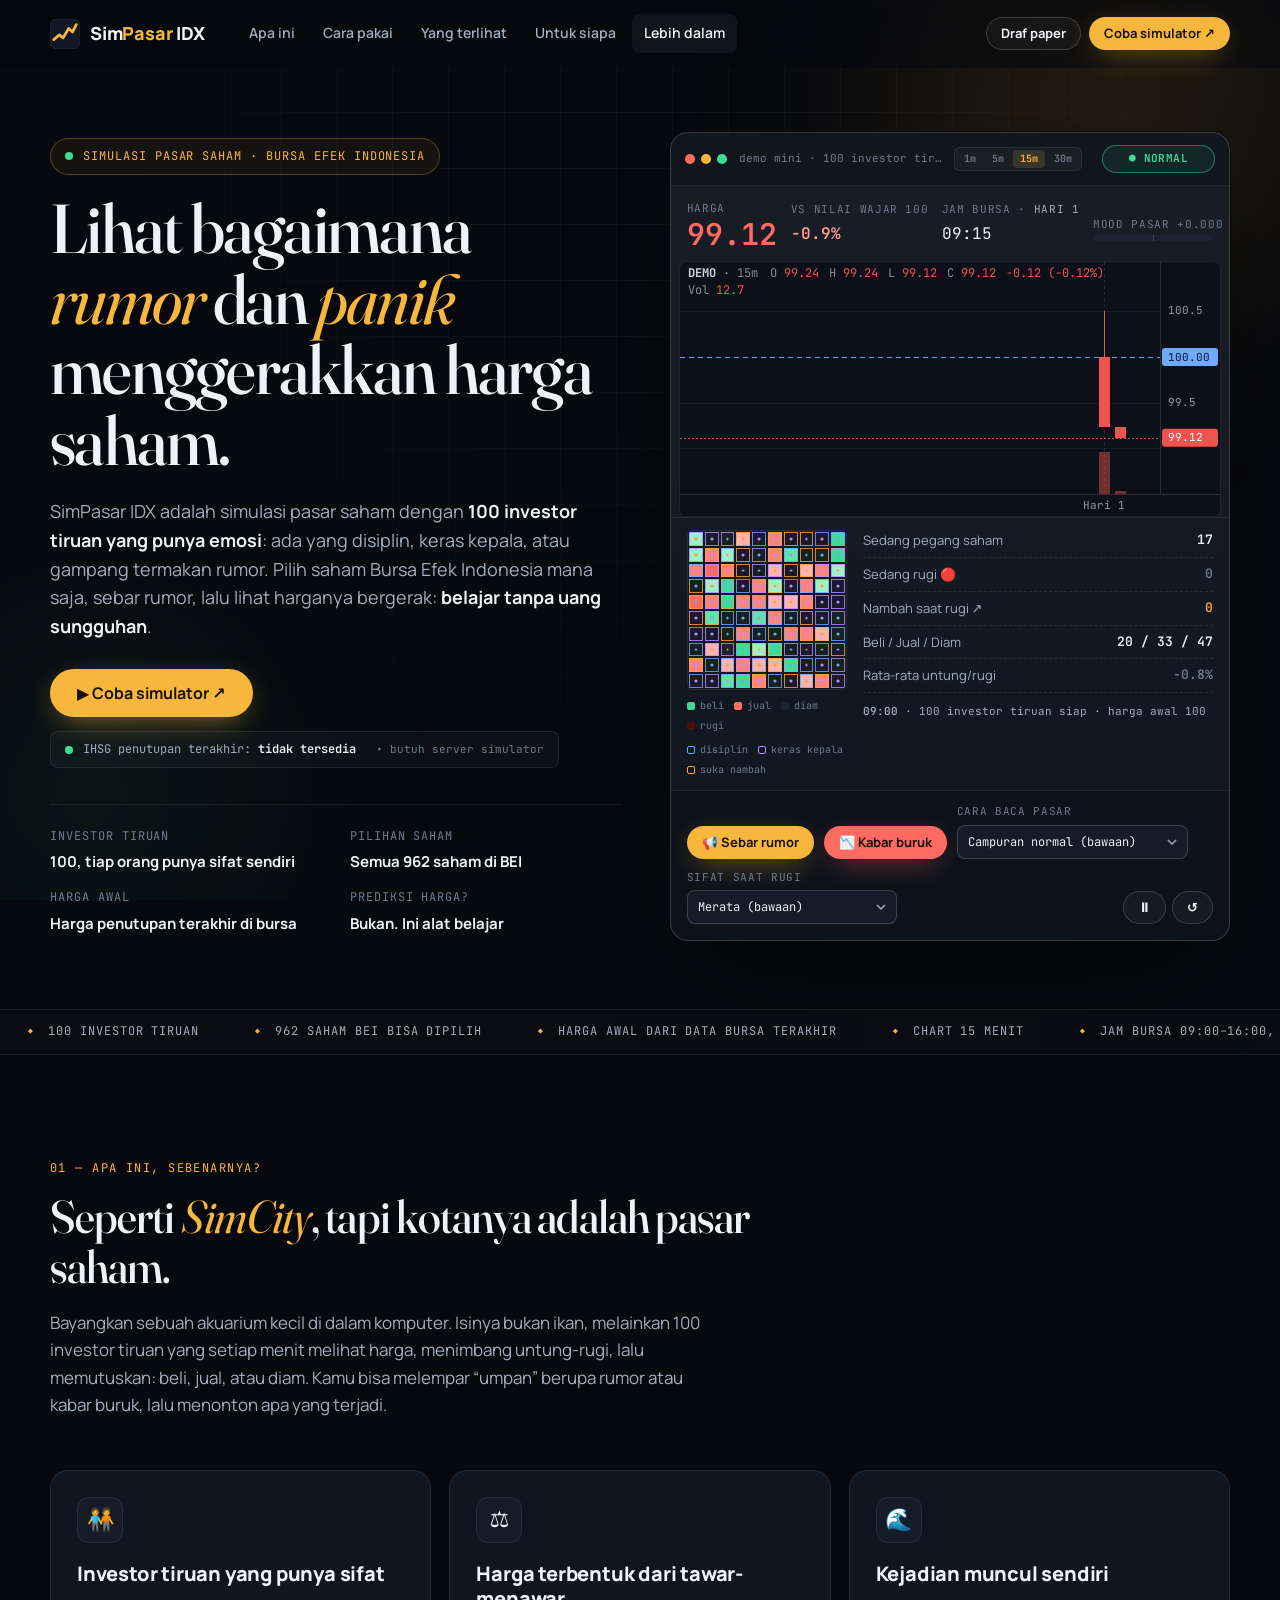
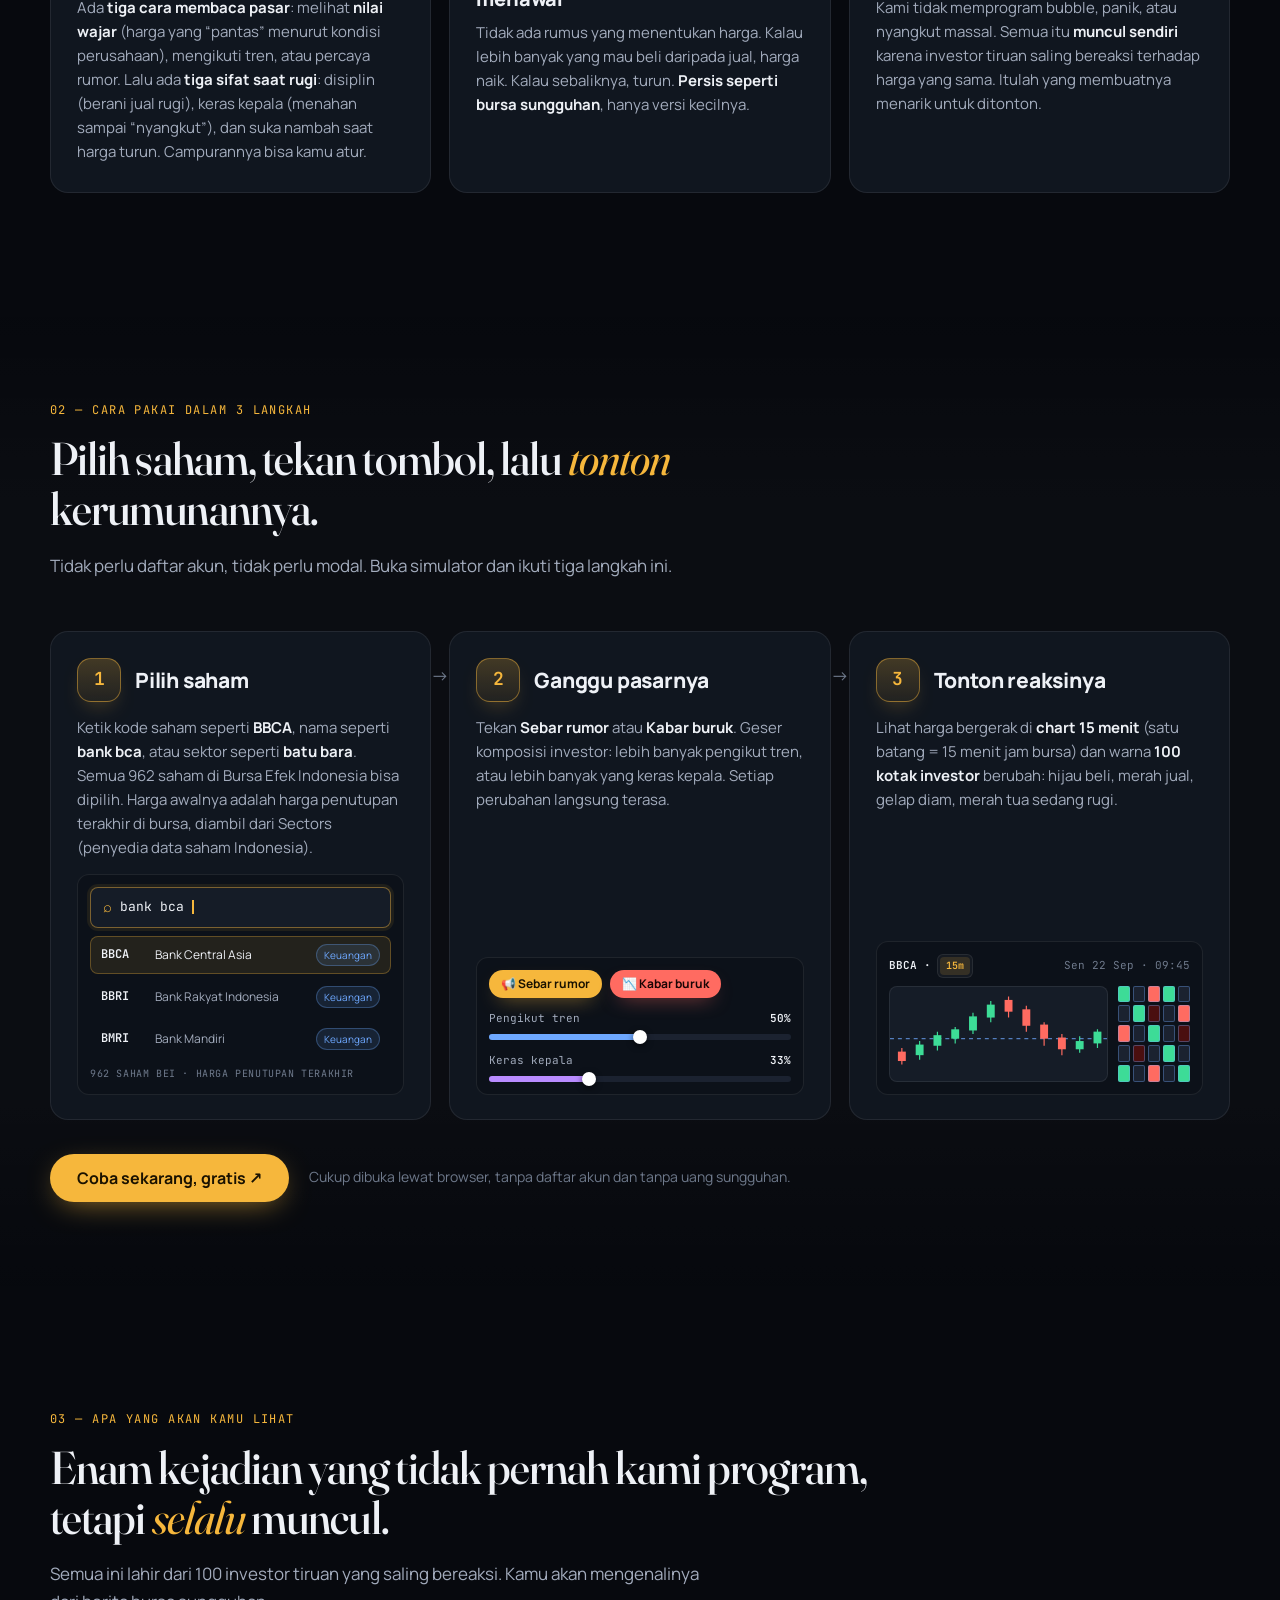
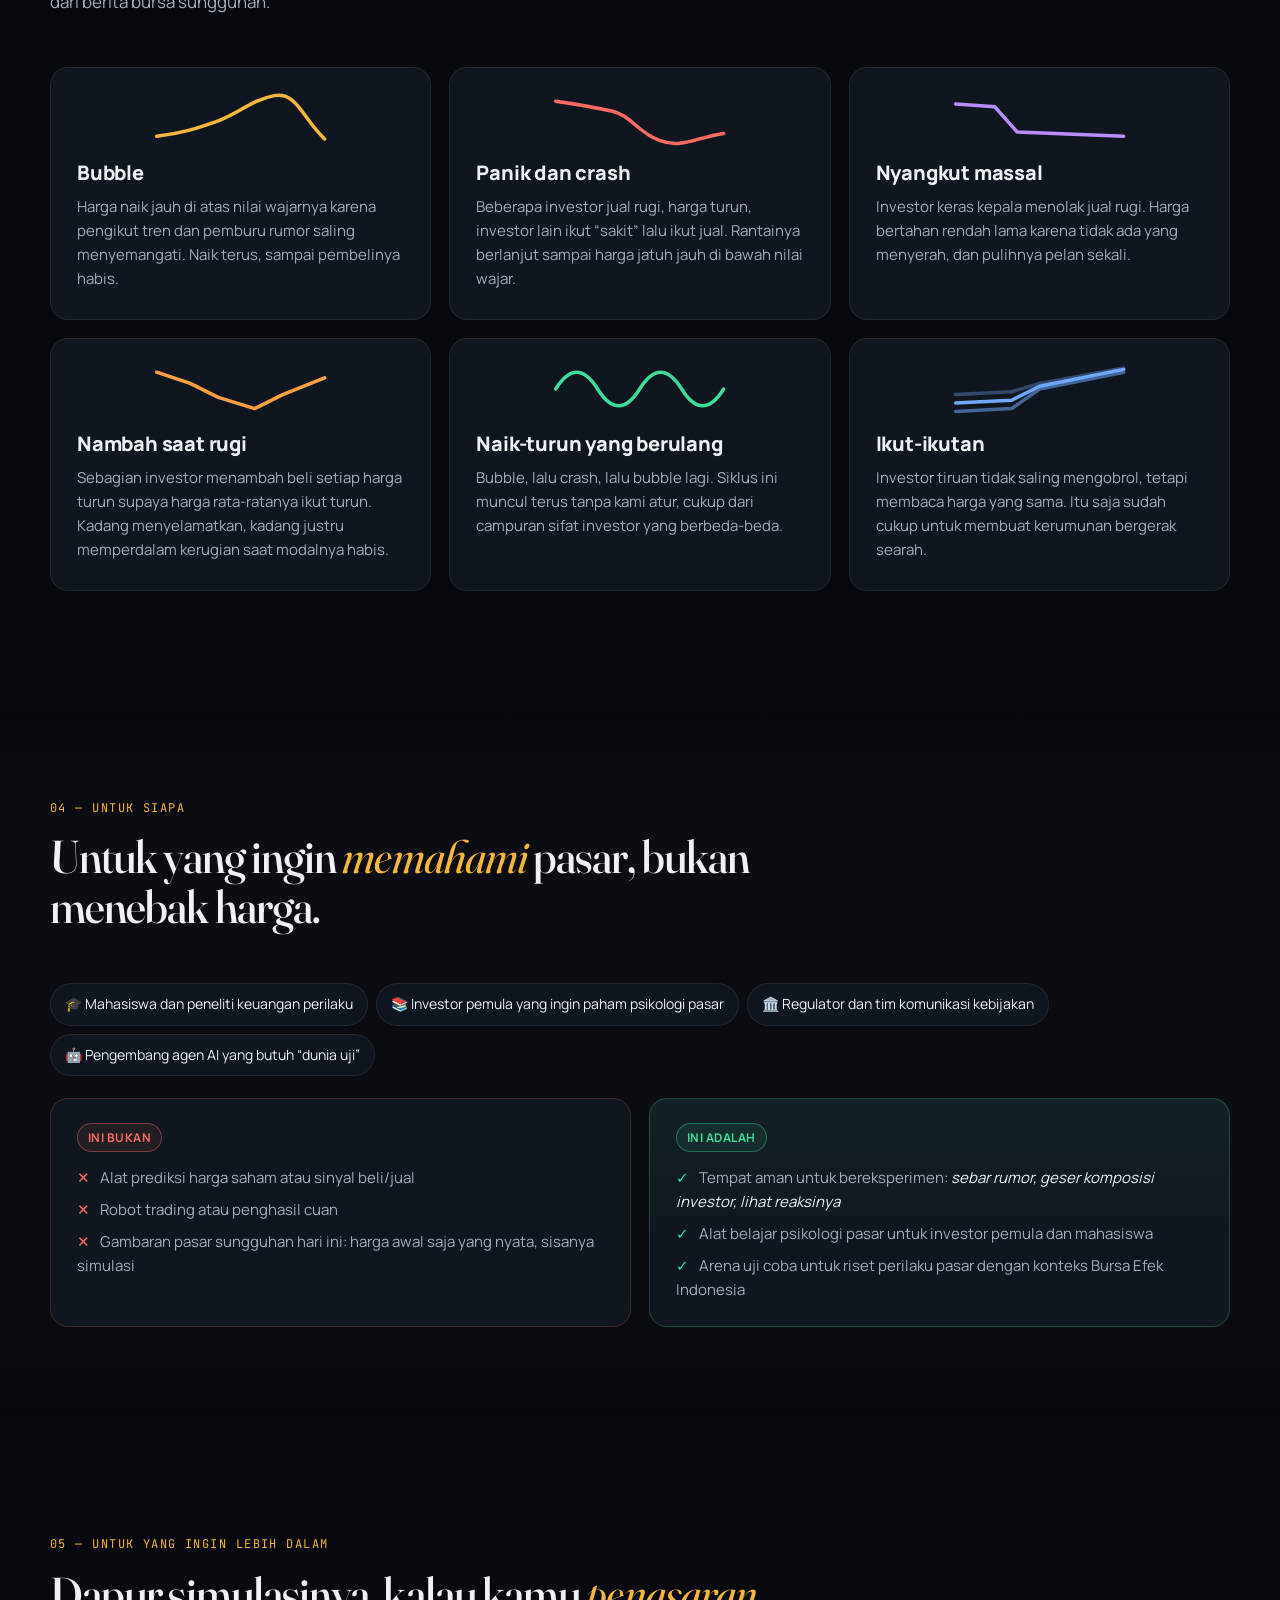
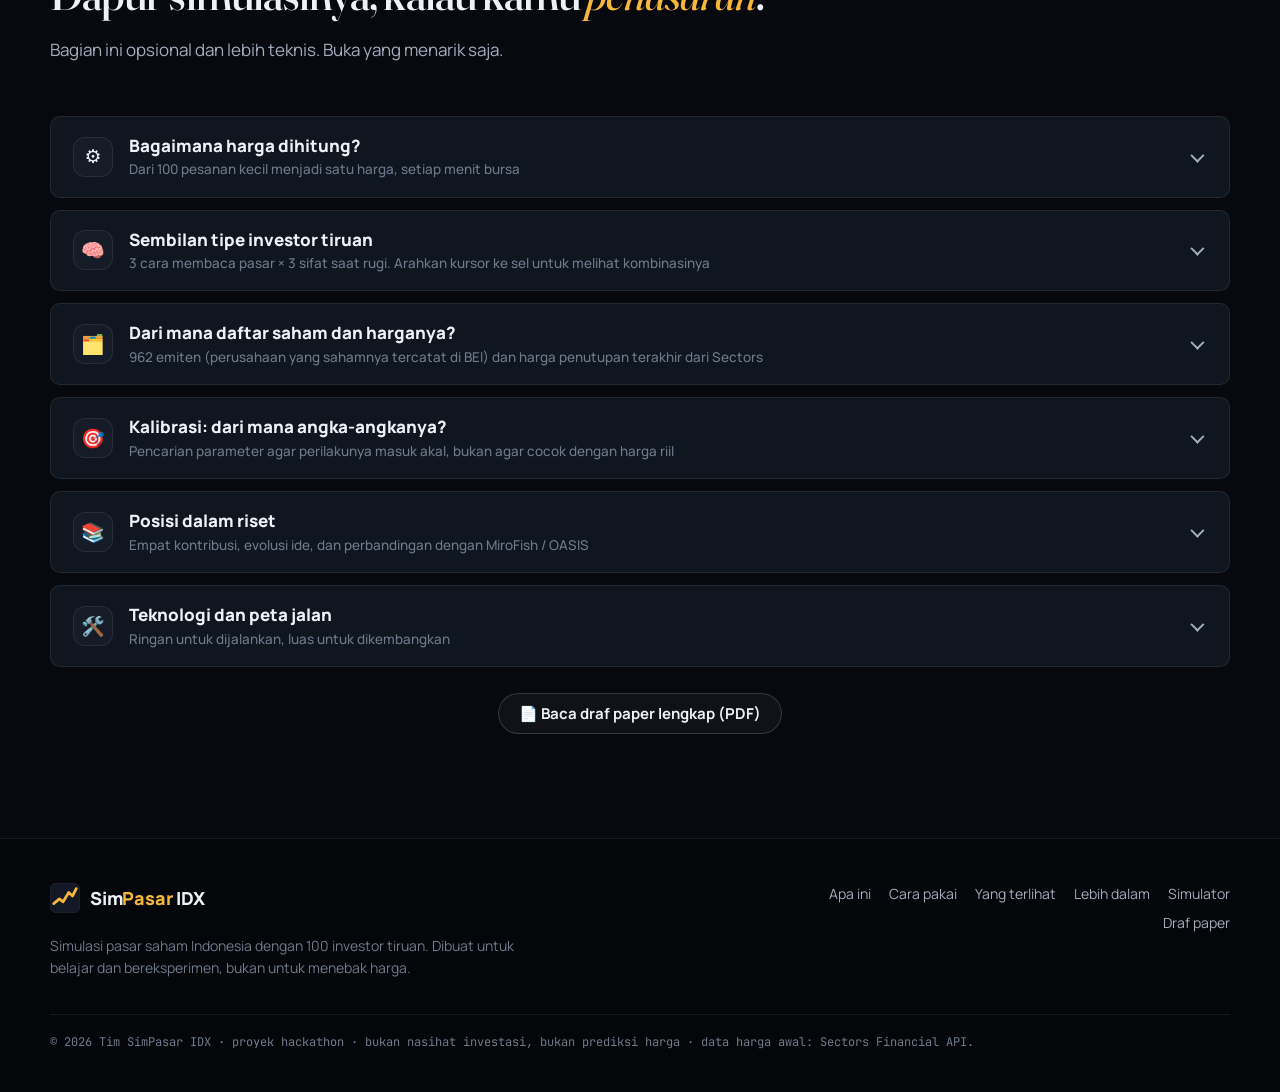
==== commit 65bab320: "feat: IDX stock search, ARA/ARB limits, 15m chart navigation, dark/light theme - All 962 IDX (BEI) s" ====
--- a/landing/index.html
+++ b/landing/index.html
@@ -3,8 +3,8 @@
 <head>
   <meta charset="UTF-8" />
   <meta name="viewport" content="width=device-width, initial-scale=1.0" />
-  <title>SimPasar IDX — Sandbox Perilaku Pasar Modal Indonesia</title>
-  <meta name="description" content="SimPasar IDX: simulasi pasar modal Indonesia berbasis agen hibrida (rule-based + LLM). Bubble, panic selling, dan herding muncul sendiri dari interaksi 100 agen, bukan dari skenario yang diskrip." />
+  <title>SimPasar IDX — Simulasi Pasar Saham dengan 100 Investor Tiruan</title>
+  <meta name="description" content="Lihat bagaimana rumor dan panik menggerakkan harga saham. SimPasar IDX adalah simulasi pasar saham Indonesia dengan 100 investor tiruan yang punya emosi. Pilih saham BEI apa saja (962 emiten), harga awal dari data Sectors, chart 15 menit. Alat belajar, bukan alat prediksi." />
   <link rel="icon" href="data:image/svg+xml,%3Csvg xmlns='http://www.w3.org/2000/svg' viewBox='0 0 64 64'%3E%3Crect width='64' height='64' rx='14' fill='%2307090e'/%3E%3Cpath d='M8 44 L20 34 L28 40 L40 20 L48 28 L56 12' fill='none' stroke='%23f6b73c' stroke-width='6' stroke-linecap='round' stroke-linejoin='round'/%3E%3C/svg%3E" />
   <link rel="preconnect" href="https://fonts.googleapis.com" />
   <link rel="preconnect" href="https://fonts.gstatic.com" crossorigin />
@@ -27,17 +27,15 @@
       <span>Sim<b>Pasar</b> IDX</span>
     </a>
     <nav class="nav-links" id="navLinks" aria-label="Navigasi utama">
-      <a href="#proyek">Proyek</a>
-      <a href="#mengapa">Mengapa</a>
-      <a href="#cara-kerja">Cara Kerja</a>
-      <a href="#agen">Agen</a>
-      <a href="#emergent">Emergent</a>
-      <a href="#riset">Riset</a>
-      <a href="#roadmap">Roadmap</a>
+      <a href="#apa-ini">Apa ini</a>
+      <a href="#cara-pakai">Cara pakai</a>
+      <a href="#yang-terlihat">Yang terlihat</a>
+      <a href="#untuk-siapa">Untuk siapa</a>
+      <a href="#lebih-dalam">Lebih dalam</a>
     </nav>
     <div class="nav-cta">
       <a class="btn btn-small btn-ghost" href="/paper.pdf" target="_blank" rel="noopener">Draf paper</a>
-      <a class="btn btn-small btn-amber" href="/simulator" title="Buka Simulator Pasar Interaktif">Buka Simulator ↗</a>
+      <a class="btn btn-small btn-amber" href="/simulator" title="Buka Simulator">Coba simulator ↗</a>
       <button class="nav-toggle" id="navToggle" aria-label="Buka menu" aria-expanded="false"><span></span><span></span></button>
     </div>
   </div>
@@ -49,42 +47,40 @@
 <section class="hero">
   <div class="wrap hero-grid">
     <div class="hero-copy">
-      <p class="eyebrow reveal"><span class="pulse"></span> Proyek Hackathon 2026 · Agent-Based Market Sandbox</p>
-      <h1 class="reveal" style="--i:1">Laboratorium <em>perilaku</em> pasar modal Indonesia.</h1>
+      <p class="eyebrow reveal"><span class="pulse"></span> Simulasi pasar saham · Bursa Efek Indonesia</p>
+      <h1 class="reveal" style="--i:1">Lihat bagaimana <em>rumor</em> dan <em>panik</em> menggerakkan harga saham.</h1>
       <p class="lede reveal" style="--i:2">
-        SimPasar IDX adalah <strong>sandbox simulasi berbasis agen hibrida</strong>: mayoritas agen
-        <em>rule-based</em> berbiaya rendah dipadukan minoritas agen <em>LLM</em> yang adaptif, saling
-        berinteraksi lewat mekanisme pasar sungguhan. Bubble, panic selling, dan herding
-        <strong>muncul dari interaksi</strong>, bukan dari skenario yang diskrip.
+        SimPasar IDX adalah simulasi pasar saham dengan <strong>100 investor tiruan yang punya emosi</strong>:
+        ada yang disiplin, keras kepala, atau gampang termakan rumor. Pilih saham Bursa Efek Indonesia mana saja,
+        sebar rumor, lalu lihat harganya bergerak: <strong>belajar tanpa uang sungguhan</strong>.
       </p>
       <div class="hero-actions reveal" style="--i:3">
-        <a class="btn btn-amber btn-lg" href="/simulator">▶ Buka Simulator Penuh ↗</a>
-        <a class="btn btn-ghost btn-lg" href="#demo">Lihat demo mini</a>
-      </div>
-      <div id="ihsg-ticker" class="reveal mono" style="--i:3.5; margin-top: 14px; font-size: 12px; color: #8b949e; background: rgba(255,255,255,0.03); border: 1px solid rgba(255,255,255,0.08); padding: 8px 14px; border-radius: 8px; display: inline-flex; align-items: center; gap: 10px;">
-        <span style="display:inline-block; width:8px; height:8px; border-radius:50%; background:#3fb950;"></span>
-        <span>IHSG (Sectors Real-time): <strong id="ihsg-val" style="color:#fff;">Loading...</strong></span>
-        <span id="ihsg-change" style="font-weight:600;"></span>
-        <span id="ihsg-date" style="color:#6e7681; font-size:11px;"></span>
+        <a class="btn btn-amber btn-lg" href="/simulator">▶ Coba simulator ↗</a>
+      </div>
+      <div id="ihsg-ticker" class="ihsg-pill reveal mono" style="--i:3.5">
+        <span class="dot" aria-hidden="true"></span>
+        <span><span id="ihsg-label">IHSG penutupan terakhir</span>: <strong id="ihsg-val">memuat…</strong></span>
+        <span id="ihsg-change"></span>
+        <span id="ihsg-date"></span>
       </div>
       <dl class="hero-facts reveal" style="--i:4">
-        <div><dt>Agen</dt><dd>100 heterogen</dd></div>
-        <div><dt>Sumbu perilaku</dt><dd>3 gaya info × 3 psikologi</dd></div>
-        <div><dt>Pembentukan harga</dt><dd>Agregasi order riil</dd></div>
-        <div><dt>Klaim prediktif</dt><dd>Tidak ada, by design</dd></div>
+        <div><dt>Investor tiruan</dt><dd>100, tiap orang punya sifat sendiri</dd></div>
+        <div><dt>Pilihan saham</dt><dd>Semua 962 saham di BEI</dd></div>
+        <div><dt>Harga awal</dt><dd>Harga penutupan terakhir di bursa</dd></div>
+        <div><dt>Prediksi harga?</dt><dd>Bukan. Ini alat belajar</dd></div>
       </dl>
     </div>
 
-    <!-- Live mini-simulation (versi ringan, berjalan di browser) -->
+    <!-- Demo mini (versi ringan, berjalan di browser tanpa server) -->
     <div class="sim reveal" id="demo" style="--i:2">
       <div class="sim-bar">
         <span class="sim-dots" aria-hidden="true"><i></i><i></i><i></i></span>
-        <span class="sim-title mono">simpasar-idx · live sandbox · port ringan di browser</span>
-        <div class="sim-tf mono" id="simTf" role="group" aria-label="Periode candle (tick per candle)">
-          <button type="button" aria-pressed="false" data-period="1" title="1 tick per candle">1T</button>
-          <button type="button" aria-pressed="false" data-period="3" title="3 tick per candle">3T</button>
-          <button type="button" class="active" aria-pressed="true" data-period="5" title="5 tick per candle">5T</button>
-          <button type="button" aria-pressed="false" data-period="10" title="10 tick per candle">10T</button>
+        <span class="sim-title mono">demo mini · 100 investor tiruan · berjalan di browser-mu</span>
+        <div class="sim-tf mono" id="simTf" role="group" aria-label="Lebar candle (menit bursa per candle)">
+          <button type="button" aria-pressed="false" data-period="1" title="1 menit per candle">1m</button>
+          <button type="button" aria-pressed="false" data-period="5" title="5 menit per candle">5m</button>
+          <button type="button" class="active" aria-pressed="true" data-period="15" title="15 menit per candle">15m</button>
+          <button type="button" aria-pressed="false" data-period="30" title="30 menit per candle">30m</button>
         </div>
         <span class="sim-badge" id="simStatus" data-status="normal">● NORMAL</span>
       </div>
@@ -95,72 +91,72 @@
           <span class="sim-price mono" id="simPrice">100.00</span>
         </div>
         <div class="sim-kpi">
-          <span class="sim-label">vs fundamental (100)</span>
+          <span class="sim-label" title="Nilai wajar = harga yang pantas menurut kondisi perusahaan; di demo ini 100">vs nilai wajar 100</span>
           <span class="sim-dev mono" id="simDev">+0.0%</span>
         </div>
         <div class="sim-kpi">
-          <span class="sim-label">Tick</span>
-          <span class="mono" id="simTick">0</span>
+          <span class="sim-label" title="Setiap langkah simulasi = 1 menit jam bursa">Jam bursa · <span id="simDay">hari 1</span></span>
+          <span class="mono" id="simTick">09:00</span>
         </div>
         <div class="sim-kpi sim-kpi-sent">
-          <span class="sim-label">Sentimen <span class="mono" id="simSentVal">0.000</span></span>
+          <span class="sim-label" title="Sentimen: positif setelah rumor baik, negatif setelah kabar buruk; meluruh sendiri">Mood pasar <span class="mono" id="simSentVal">0.000</span></span>
           <span class="sim-sent"><i id="simSentBar"></i></span>
         </div>
       </div>
 
       <div class="sim-chart-wrap">
-        <canvas id="simChart" class="sim-chart" role="img" aria-label="Grafik candlestick dan volume simulasi terhadap nilai fundamental"></canvas>
+        <canvas id="simChart" class="sim-chart" role="img" aria-label="Grafik candlestick dan volume simulasi terhadap nilai wajar"></canvas>
       </div>
 
       <div class="sim-lower">
         <div class="sim-grid-wrap">
-          <canvas id="simGrid" width="160" height="160" aria-label="Grid 100 agen: warna isi = aksi, garis tepi = profil psikologi"></canvas>
+          <canvas id="simGrid" width="160" height="160" aria-label="Grid 100 investor tiruan: warna isi = aksi, garis tepi = sifat saat rugi"></canvas>
           <div class="sim-legend mono">
             <span><i class="sw" style="background:#3ddc97"></i>beli</span>
             <span><i class="sw" style="background:#ff6b61"></i>jual</span>
-            <span><i class="sw" style="background:#1b2230"></i>hold</span>
-            <span><i class="sw" style="background:#4a0f0f"></i>pain</span>
+            <span><i class="sw" style="background:#1b2230"></i>diam</span>
+            <span><i class="sw" style="background:#4a0f0f"></i>rugi</span>
           </div>
           <div class="sim-legend mono">
-            <span><i class="sw sw-o" style="border-color:#6ea8ff"></i>disciplined</span>
-            <span><i class="sw sw-o" style="border-color:#b98cff"></i>bagholder</span>
-            <span><i class="sw sw-o" style="border-color:#ff9f43"></i>averager</span>
+            <span><i class="sw sw-o" style="border-color:#6ea8ff"></i>disiplin</span>
+            <span><i class="sw sw-o" style="border-color:#b98cff"></i>keras kepala</span>
+            <span><i class="sw sw-o" style="border-color:#ff9f43"></i>suka nambah</span>
           </div>
         </div>
         <div class="sim-stats">
-          <div class="stat"><span>Punya posisi</span><b class="mono" id="stPos">0</b></div>
-          <div class="stat"><span>Dalam pain 🔴</span><b class="mono c-red" id="stPain">0</b></div>
-          <div class="stat"><span>Sedang averaging ↗</span><b class="mono c-orange" id="stAvg">0</b></div>
-          <div class="stat"><span>Beli / Jual / Hold</span><b class="mono" id="stBSH">0 / 0 / 0</b></div>
-          <div class="stat"><span>Avg P&amp;L posisi</span><b class="mono" id="stPnl">+0.0%</b></div>
+          <div class="stat"><span>Sedang pegang saham</span><b class="mono" id="stPos">0</b></div>
+          <div class="stat"><span>Sedang rugi 🔴</span><b class="mono c-red" id="stPain">0</b></div>
+          <div class="stat"><span>Nambah saat rugi ↗</span><b class="mono c-orange" id="stAvg">0</b></div>
+          <div class="stat"><span>Beli / Jual / Diam</span><b class="mono" id="stBSH">0 / 0 / 0</b></div>
+          <div class="stat"><span>Rata-rata untung/rugi</span><b class="mono" id="stPnl">+0.0%</b></div>
           <ul class="sim-log mono" id="simLog" aria-live="polite"></ul>
         </div>
       </div>
 
       <div class="sim-controls">
-        <button class="btn btn-amber btn-small" id="btnRumor" title="Sentimen +1.0 → agen noise condong beli">📢 Inject Rumor</button>
-        <button class="btn btn-red btn-small" id="btnPanic" title="Sentimen −1.0 → agen noise condong jual">📉 Bad News</button>
+        <button class="btn btn-amber btn-small" id="btnRumor" title="Sebar rumor positif: pemburu rumor condong beli">📢 Sebar rumor</button>
+        <button class="btn btn-red btn-small" id="btnPanic" title="Sebar kabar buruk: pemburu rumor condong jual">📉 Kabar buruk</button>
         <label class="sel-wrap">
-          <span class="sim-label">Populasi</span>
-          <select id="selPop" class="sel mono" aria-label="Komposisi gaya informasi">
-            <option value="0.30,0.50,0.20">F30 · C50 · N20 (default)</option>
-            <option value="0.10,0.75,0.15">F10 · C75 · N15 (chartist)</option>
-            <option value="0.60,0.25,0.15">F60 · C25 · N15 (fundamental)</option>
-            <option value="0.20,0.30,0.50">F20 · C30 · N50 (rumor)</option>
+          <span class="sim-label">Cara baca pasar</span>
+          <select id="selPop" class="sel mono" aria-label="Komposisi cara membaca pasar">
+            <option value="0.30,0.50,0.20">Campuran normal (bawaan)</option>
+            <option value="0.10,0.75,0.15">Banyak pengikut tren</option>
+            <option value="0.60,0.25,0.15">Banyak penganut nilai wajar</option>
+            <option value="0.20,0.30,0.50">Banyak pemburu rumor</option>
           </select>
         </label>
         <label class="sel-wrap">
-          <span class="sim-label">Psikologi</span>
-          <select id="selPsych" class="sel mono" aria-label="Komposisi profil psikologi">
-            <option value="0.34,0.33">D34 · B33 · A33 (merata)</option>
-            <option value="0.10,0.70">D10 · B70 · A20 (nyangkut)</option>
-            <option value="0.70,0.15">D70 · B15 · A15 (disiplin)</option>
-            <option value="0.15,0.15">D15 · B15 · A70 (averager)</option>
+          <span class="sim-label">Sifat saat rugi</span>
+          <select id="selPsych" class="sel mono" aria-label="Komposisi sifat saat rugi">
+            <option value="0.34,0.33">Merata (bawaan)</option>
+            <option value="0.10,0.70">Banyak yang keras kepala</option>
+            <option value="0.70,0.15">Banyak yang disiplin</option>
+            <option value="0.15,0.15">Banyak yang suka nambah</option>
           </select>
         </label>
         <div class="sim-controls-right">
           <button class="btn btn-ghost btn-small" id="btnPause" aria-label="Jeda simulasi">⏸</button>
-          <button class="btn btn-ghost btn-small" id="btnReset" aria-label="Reset simulasi">↺</button>
+          <button class="btn btn-ghost btn-small" id="btnReset" aria-label="Ulangi dari awal">↺</button>
         </div>
       </div>
     </div>
@@ -170,462 +166,475 @@
 <!-- ============================== TICKER ============================== -->
 <div class="ticker" aria-hidden="true">
   <div class="ticker-track mono">
-    <span>100 agen heterogen</span><span>3 gaya informasi × 3 profil psikologi</span><span>harga dari agregasi order, bukan rumus sentimen</span><span>kalibrasi: 576 kombinasi × 8 seed × 600 tick</span><span>rentang emergent 0,60× – 1,88× fundamental</span><span>10 tick / detik via WebSocket</span><span>bukan alat prediksi harga</span><span>studi kasus: Bursa Efek Indonesia</span>
-    <span>100 agen heterogen</span><span>3 gaya informasi × 3 profil psikologi</span><span>harga dari agregasi order, bukan rumus sentimen</span><span>kalibrasi: 576 kombinasi × 8 seed × 600 tick</span><span>rentang emergent 0,60× – 1,88× fundamental</span><span>10 tick / detik via WebSocket</span><span>bukan alat prediksi harga</span><span>studi kasus: Bursa Efek Indonesia</span>
+    <span>100 investor tiruan</span><span>962 saham BEI bisa dipilih</span><span>harga awal dari data bursa terakhir</span><span>chart 15 menit</span><span>jam bursa 09:00–16:00, menit demi menit</span><span>sebar rumor, lihat reaksinya</span><span>bukan prediksi harga</span><span>tanpa uang sungguhan</span>
+    <span>100 investor tiruan</span><span>962 saham BEI bisa dipilih</span><span>harga awal dari data bursa terakhir</span><span>chart 15 menit</span><span>jam bursa 09:00–16:00, menit demi menit</span><span>sebar rumor, lihat reaksinya</span><span>bukan prediksi harga</span><span>tanpa uang sungguhan</span>
   </div>
 </div>
 
-<!-- ============================== 01 PROYEK ============================== -->
-<section class="section" id="proyek" aria-labelledby="h-proyek">
+<!-- ============================== 01 APA INI ============================== -->
+<section class="section" id="apa-ini" aria-labelledby="h-apa">
   <div class="wrap">
     <div class="section-head reveal">
-      <p class="num">01 — Proyek apa ini?</p>
-      <h2 id="h-proyek">SimCity untuk pasar saham, dengan investor yang punya <em>ego</em>.</h2>
+      <p class="num">01 — Apa ini, sebenarnya?</p>
+      <h2 id="h-apa">Seperti <em>SimCity</em>, tapi kotanya adalah pasar saham.</h2>
       <p class="sub">
-        Kami membangun dunia digital kecil tempat ratusan investor tiruan membaca harga, menimbang
-        untung-rugi, dan mengirim order. Tidak ada yang memprogram bubble; bubble terjadi karena
-        para agen saling merespons satu sama lain. Paper menyebutnya
-        <em>“agen Minecraft versi pasar finansial”</em>.
+        Bayangkan sebuah akuarium kecil di dalam komputer. Isinya bukan ikan, melainkan
+        100 investor tiruan yang setiap menit melihat harga, menimbang untung-rugi, lalu memutuskan:
+        beli, jual, atau diam. Kamu bisa melempar “umpan” berupa rumor atau kabar buruk, lalu menonton apa yang terjadi.
       </p>
     </div>
 
     <div class="cards-3">
       <article class="card reveal" style="--i:1">
-        <div class="card-icon">📈</div>
-        <h3>Mekanisme pasar sungguhan</h3>
-        <p>Harga <strong>tidak</strong> dihitung dari rumus “harga = f(sentimen)”. Setiap tick, 100 agen mengirim order beli/jual/hold dan harga bergerak murni dari <em>net order flow</em> lewat model market-maker.</p>
-        <code class="formula mono">P(t+1) = P(t) · exp(λ · mean(order))</code>
+        <div class="card-icon">🧑‍🤝‍🧑</div>
+        <h3>Investor tiruan yang punya sifat</h3>
+        <p>Ada <strong>tiga cara membaca pasar</strong>: melihat <strong>nilai wajar</strong> (harga yang “pantas” menurut kondisi perusahaan), mengikuti tren, atau percaya rumor. Lalu ada <strong>tiga sifat saat rugi</strong>: disiplin (berani jual rugi), keras kepala (menahan sampai “nyangkut”), dan suka nambah saat harga turun. Campurannya bisa kamu atur.</p>
       </article>
       <article class="card reveal" style="--i:2">
-        <div class="card-icon">🧠</div>
-        <h3>Populasi agen hibrida</h3>
-        <p>Mayoritas agen <em>rule-based</em>: murah, cepat, dan bisa dikalibrasi. Minoritas agen berbasis <em>LLM</em> (Gemini) yang menimbang konteks dan merefleksikan keputusannya, sehingga populasi tidak terlalu seragam.</p>
+        <div class="card-icon">⚖️</div>
+        <h3>Harga terbentuk dari tawar-menawar</h3>
+        <p>Tidak ada rumus yang menentukan harga. Kalau lebih banyak yang mau beli daripada jual, harga naik. Kalau sebaliknya, turun. <strong>Persis seperti bursa sungguhan</strong>, hanya versi kecilnya.</p>
       </article>
       <article class="card reveal" style="--i:3">
         <div class="card-icon">🌊</div>
-        <h3>Perilaku emergent, bukan skrip</h3>
-        <p>Bubble, crash, “nyangkut”, dan averaging-down muncul sendiri dari interaksi. Target keberhasilan: <strong>plausibilitas dan kekayaan perilaku</strong>, bukan akurasi terhadap harga riil.</p>
-      </article>
+        <h3>Kejadian muncul sendiri</h3>
+        <p>Kami tidak memprogram bubble, panik, atau nyangkut massal. Semua itu <strong>muncul sendiri</strong> karena investor tiruan saling bereaksi terhadap harga yang sama. Itulah yang membuatnya menarik untuk ditonton.</p>
+      </article>
+    </div>
+  </div>
+</section>
+
+<!-- ============================== 02 CARA PAKAI ============================== -->
+<section class="section section-alt" id="cara-pakai" aria-labelledby="h-cara">
+  <div class="wrap">
+    <div class="section-head reveal">
+      <p class="num">02 — Cara pakai dalam 3 langkah</p>
+      <h2 id="h-cara">Pilih saham, tekan tombol, lalu <em>tonton</em> kerumunannya.</h2>
+      <p class="sub">Tidak perlu daftar akun, tidak perlu modal. Buka simulator dan ikuti tiga langkah ini.</p>
+    </div>
+
+    <ol class="steps">
+      <li class="step reveal" style="--i:1">
+        <div class="step-head"><span class="step-n mono">1</span><h3>Pilih saham</h3></div>
+        <p>Ketik kode saham seperti <b>BBCA</b>, nama seperti <b>bank bca</b>, atau sektor seperti <b>batu bara</b>. Semua 962 saham di Bursa Efek Indonesia bisa dipilih. Harga awalnya adalah harga penutupan terakhir di bursa, diambil dari Sectors (penyedia data saham Indonesia).</p>
+        <div class="mock mock-search" aria-hidden="true">
+          <div class="mock-input mono"><span class="mock-icon">⌕</span>bank bca<span class="mock-caret"></span></div>
+          <div class="mock-results">
+            <div class="mock-row mock-row-hl"><b class="mono">BBCA</b><span>Bank Central Asia</span><i class="mock-chip">Keuangan</i></div>
+            <div class="mock-row"><b class="mono">BBRI</b><span>Bank Rakyat Indonesia</span><i class="mock-chip">Keuangan</i></div>
+            <div class="mock-row"><b class="mono">BMRI</b><span>Bank Mandiri</span><i class="mock-chip">Keuangan</i></div>
+          </div>
+          <div class="mock-foot mono">962 saham BEI · harga penutupan terakhir</div>
+        </div>
+      </li>
+      <li class="step reveal" style="--i:2">
+        <div class="step-head"><span class="step-n mono">2</span><h3>Ganggu pasarnya</h3></div>
+        <p>Tekan <b>Sebar rumor</b> atau <b>Kabar buruk</b>. Geser komposisi investor: lebih banyak pengikut tren, atau lebih banyak yang keras kepala. Setiap perubahan langsung terasa.</p>
+        <div class="mock mock-controls" aria-hidden="true">
+          <div class="mock-btns">
+            <span class="mock-btn mock-btn-amber">📢 Sebar rumor</span>
+            <span class="mock-btn mock-btn-red">📉 Kabar buruk</span>
+          </div>
+          <div class="mock-slider mono">
+            <span>Pengikut tren</span><b>50%</b>
+            <span class="track"><i style="width:50%"></i><em style="left:50%"></em></span>
+          </div>
+          <div class="mock-slider mono">
+            <span>Keras kepala</span><b>33%</b>
+            <span class="track"><i style="width:33%; background:var(--violet)"></i><em style="left:33%"></em></span>
+          </div>
+        </div>
+      </li>
+      <li class="step reveal" style="--i:3">
+        <div class="step-head"><span class="step-n mono">3</span><h3>Tonton reaksinya</h3></div>
+        <p>Lihat harga bergerak di <b>chart 15 menit</b> (satu batang = 15 menit jam bursa) dan warna <b>100 kotak investor</b> berubah: hijau beli, merah jual, gelap diam, merah tua sedang rugi.</p>
+        <div class="mock mock-chart" aria-hidden="true">
+          <div class="mock-chart-top mono">
+            <span class="mock-sym">BBCA · <span class="mock-tf"><span class="on">15m</span></span></span>
+            <span class="mock-clock">Sen 22 Sep · 09:45</span>
+          </div>
+          <div class="mock-chart-body">
+            <svg class="mock-candles" viewBox="0 0 220 80" preserveAspectRatio="none">
+              <line x1="0" y1="44" x2="220" y2="44" stroke="#6ea8ff" stroke-width="1" stroke-dasharray="4 4" opacity=".7"/>
+              <g stroke-width="1.2">
+                <line x1="12" y1="52" x2="12" y2="66" stroke="#ff6b61"/><rect x="8" y="55" width="8" height="8" fill="#ff6b61"/>
+                <line x1="30" y1="46" x2="30" y2="62" stroke="#3ddc97"/><rect x="26" y="49" width="8" height="9" fill="#3ddc97"/>
+                <line x1="48" y1="38" x2="48" y2="54" stroke="#3ddc97"/><rect x="44" y="41" width="8" height="9" fill="#3ddc97"/>
+                <line x1="66" y1="34" x2="66" y2="48" stroke="#3ddc97"/><rect x="62" y="36" width="8" height="8" fill="#3ddc97"/>
+                <line x1="84" y1="22" x2="84" y2="40" stroke="#3ddc97"/><rect x="80" y="25" width="8" height="12" fill="#3ddc97"/>
+                <line x1="102" y1="12" x2="102" y2="30" stroke="#3ddc97"/><rect x="98" y="15" width="8" height="11" fill="#3ddc97"/>
+                <line x1="120" y1="8" x2="120" y2="26" stroke="#ff6b61"/><rect x="116" y="11" width="8" height="10" fill="#ff6b61"/>
+                <line x1="138" y1="16" x2="138" y2="38" stroke="#ff6b61"/><rect x="134" y="19" width="8" height="14" fill="#ff6b61"/>
+                <line x1="156" y1="30" x2="156" y2="50" stroke="#ff6b61"/><rect x="152" y="32" width="8" height="12" fill="#ff6b61"/>
+                <line x1="174" y1="40" x2="174" y2="58" stroke="#ff6b61"/><rect x="170" y="43" width="8" height="10" fill="#ff6b61"/>
+                <line x1="192" y1="42" x2="192" y2="56" stroke="#3ddc97"/><rect x="188" y="46" width="8" height="7" fill="#3ddc97"/>
+                <line x1="210" y1="36" x2="210" y2="52" stroke="#3ddc97"/><rect x="206" y="38" width="8" height="10" fill="#3ddc97"/>
+              </g>
+            </svg>
+            <div class="mock-grid">
+              <i class="g"></i><i></i><i class="r"></i><i class="g"></i><i></i>
+              <i></i><i class="g"></i><i class="p"></i><i></i><i class="r"></i>
+              <i class="r"></i><i></i><i class="g"></i><i></i><i class="p"></i>
+              <i></i><i class="p"></i><i></i><i class="g"></i><i></i>
+              <i class="g"></i><i></i><i class="r"></i><i></i><i class="g"></i>
+            </div>
+          </div>
+        </div>
+      </li>
+    </ol>
+
+    <div class="steps-cta reveal">
+      <a class="btn btn-amber btn-lg" href="/simulator">Coba sekarang, gratis ↗</a>
+      <span class="steps-note">Cukup dibuka lewat browser, tanpa daftar akun dan tanpa uang sungguhan.</span>
+    </div>
+  </div>
+</section>
+
+<!-- ============================== 03 YANG TERLIHAT ============================== -->
+<section class="section" id="yang-terlihat" aria-labelledby="h-lihat">
+  <div class="wrap">
+    <div class="section-head reveal">
+      <p class="num">03 — Apa yang akan kamu lihat</p>
+      <h2 id="h-lihat">Enam kejadian yang tidak pernah kami program, tetapi <em>selalu</em> muncul.</h2>
+      <p class="sub">Semua ini lahir dari 100 investor tiruan yang saling bereaksi. Kamu akan mengenalinya dari berita bursa sungguhan.</p>
+    </div>
+    <div class="cards-3 cards-emergent">
+      <article class="card reveal" style="--i:1">
+        <svg class="spark" viewBox="0 0 120 40" aria-hidden="true"><path class="sp sp-amber" d="M0 33 C18 31 30 27 44 22 S68 7 84 4 S104 20 120 35"/></svg>
+        <h3>Bubble</h3>
+        <p>Harga naik jauh di atas nilai wajarnya karena pengikut tren dan pemburu rumor saling menyemangati. Naik terus, sampai pembelinya habis.</p>
+      </article>
+      <article class="card reveal" style="--i:2">
+        <svg class="spark" viewBox="0 0 120 40" aria-hidden="true"><path class="sp sp-red" d="M0 8 C15 10 26 12 40 15 S58 30 74 36 S100 34 120 31"/></svg>
+        <h3>Panik dan crash</h3>
+        <p>Beberapa investor jual rugi, harga turun, investor lain ikut “sakit” lalu ikut jual. Rantainya berlanjut sampai harga jatuh jauh di bawah nilai wajar.</p>
+      </article>
+      <article class="card reveal" style="--i:3">
+        <svg class="spark" viewBox="0 0 120 40" aria-hidden="true"><path class="sp sp-violet" d="M0 10 L28 12 L44 30 L120 33"/></svg>
+        <h3>Nyangkut massal</h3>
+        <p>Investor keras kepala menolak jual rugi. Harga bertahan rendah lama karena tidak ada yang menyerah, dan pulihnya pelan sekali.</p>
+      </article>
+      <article class="card reveal" style="--i:4">
+        <svg class="spark" viewBox="0 0 120 40" aria-hidden="true"><path class="sp sp-orange" d="M0 8 L24 16 L44 26 L70 34 L90 24 L120 12"/></svg>
+        <h3>Nambah saat rugi</h3>
+        <p>Sebagian investor menambah beli setiap harga turun supaya harga rata-ratanya ikut turun. Kadang menyelamatkan, kadang justru memperdalam kerugian saat modalnya habis.</p>
+      </article>
+      <article class="card reveal" style="--i:5">
+        <svg class="spark" viewBox="0 0 120 40" aria-hidden="true"><path class="sp sp-green" d="M0 20 C10 4 20 4 30 20 S50 36 60 20 S80 4 90 20 S110 36 120 20"/></svg>
+        <h3>Naik-turun yang berulang</h3>
+        <p>Bubble, lalu crash, lalu bubble lagi. Siklus ini muncul terus tanpa kami atur, cukup dari campuran sifat investor yang berbeda-beda.</p>
+      </article>
+      <article class="card reveal" style="--i:6">
+        <svg class="spark" viewBox="0 0 120 40" aria-hidden="true"><path class="sp sp-blue" d="M0 30 L40 28 L60 18 L120 6"/><path class="sp sp-blue" d="M0 36 L40 34 L60 20 L120 8" opacity=".55"/><path class="sp sp-blue" d="M0 24 L40 22 L60 16 L120 5" opacity=".35"/></svg>
+        <h3>Ikut-ikutan</h3>
+        <p>Investor tiruan tidak saling mengobrol, tetapi membaca harga yang sama. Itu saja sudah cukup untuk membuat kerumunan bergerak searah.</p>
+      </article>
+    </div>
+  </div>
+</section>
+
+<!-- ============================== 04 UNTUK SIAPA ============================== -->
+<section class="section section-alt" id="untuk-siapa" aria-labelledby="h-siapa">
+  <div class="wrap">
+    <div class="section-head reveal">
+      <p class="num">04 — Untuk siapa</p>
+      <h2 id="h-siapa">Untuk yang ingin <em>memahami</em> pasar, bukan menebak harga.</h2>
+    </div>
+
+    <div class="audience reveal">
+      <div class="audience-chips">
+        <span class="chip">🎓 Mahasiswa dan peneliti keuangan perilaku</span>
+        <span class="chip">📚 Investor pemula yang ingin paham psikologi pasar</span>
+        <span class="chip">🏛️ Regulator dan tim komunikasi kebijakan</span>
+        <span class="chip">🤖 Pengembang agen AI yang butuh “dunia uji”</span>
+      </div>
     </div>
 
     <div class="not-but reveal">
       <div class="not">
         <span class="tag tag-red">Ini bukan</span>
         <ul>
-          <li>Bot trading atau penghasil sinyal profit</li>
-          <li>Prediktor IHSG atau harga emiten tertentu</li>
-          <li>Dashboard sentimen yang menampilkan opini</li>
+          <li>Alat prediksi harga saham atau sinyal beli/jual</li>
+          <li>Robot trading atau penghasil cuan</li>
+          <li>Gambaran pasar sungguhan hari ini: harga awal saja yang nyata, sisanya simulasi</li>
         </ul>
       </div>
       <div class="but">
         <span class="tag tag-green">Ini adalah</span>
         <ul>
-          <li>Sandbox <em>counterfactual</em>: suntik skenario, amati reaksi kerumunan</li>
-          <li>Alat belajar tentang psikologi pasar untuk investor retail dan mahasiswa</li>
-          <li>Platform riset perilaku emergent dengan positioning pasar Indonesia</li>
+          <li>Tempat aman untuk bereksperimen: <em>sebar rumor, geser komposisi investor, lihat reaksinya</em></li>
+          <li>Alat belajar psikologi pasar untuk investor pemula dan mahasiswa</li>
+          <li>Arena uji coba untuk riset perilaku pasar dengan konteks Bursa Efek Indonesia</li>
         </ul>
       </div>
     </div>
   </div>
 </section>
 
-<!-- ============================== 02 MENGAPA ============================== -->
-<section class="section section-alt" id="mengapa" aria-labelledby="h-mengapa">
+<!-- ============================== 05 LEBIH DALAM ============================== -->
+<section class="section" id="lebih-dalam" aria-labelledby="h-dalam">
   <div class="wrap">
     <div class="section-head reveal">
-      <p class="num">02 — Kenapa ini penting?</p>
-      <h2 id="h-mengapa">Pasar retail Indonesia digerakkan rumor. Kita belum punya tempat aman untuk <em>mempelajarinya</em>.</h2>
-    </div>
-
-    <div class="reasons">
-      <article class="reason reveal" style="--i:1">
-        <span class="reason-n mono">1</span>
-        <h3>Riset “prediksi harga” sudah sesak dan sulit divalidasi</h3>
-        <p>TradingAgents, StockSim, TwinMarket, dan kerangka Lopez-Lira umumnya diposisikan sebagai alat prediksi atau sinyal trading. Pertanyaan “seberapa serupa simulasi ini dengan pasar riil” tidak punya jawaban yang murah maupun definitif. Kami keluar dari jebakan itu dengan reframing total.</p>
-      </article>
-      <article class="reason reveal" style="--i:2">
-        <span class="reason-n mono">2</span>
-        <h3>IDX adalah kasus studi yang lebih tepat daripada Wall Street</h3>
-        <p>Pasar retail Indonesia dikenal <em>rumor-driven</em> dan <em>retail-dominated</em>: figur influencer, fenomena “saham gorengan”, hingga sanksi OJK terhadap pegiat media sosial (Feb 2026) dan POJK 13/2025 tentang influencer. Literatur global didominasi pasar AS; IDX masih <em>under-explored</em>.</p>
-      </article>
-      <article class="reason reveal" style="--i:3">
-        <span class="reason-n mono">3</span>
-        <h3>Agen LLM punya cacat perilaku yang harus didesain, bukan diasumsikan</h3>
-        <p>Tiga temuan literatur: pasar agen LLM tampak <em>terlalu rasional</em>; persona LLM mengalami <em>belief rigidity</em> (prior di prompt awal mendominasi seluruh sesi); dan agen LLM lebih rentan <em>herding</em> dibanding manusia. Arsitektur kami menjawab ketiganya dengan heterogenitas eksplisit dan langkah refleksi.</p>
-      </article>
-      <article class="reason reveal" style="--i:4">
-        <span class="reason-n mono">4</span>
-        <h3>Komunikasi kebijakan menggerakkan pasar, dan itu bisa disimulasikan</h3>
-        <p>Kasus 2024–2026 menunjukkan pengumuman kebijakan besar tanpa pra-komunikasi memantik penurunan sektoral tajam. Pidato bukan penyebab, tetapi <em>pemantik</em> yang menyulut trust yang sudah menipis. Sandbox memungkinkan menguji “apa jadinya jika” tanpa mempertaruhkan uang sungguhan.</p>
-      </article>
-    </div>
-
-    <div class="audience reveal">
-      <p class="audience-title">Untuk siapa</p>
-      <div class="audience-chips">
-        <span class="chip">🎓 Peneliti behavioral finance &amp; ABM</span>
-        <span class="chip">📚 Edukator dan komunitas investor retail</span>
-        <span class="chip">🏛️ Regulator dan tim komunikasi kebijakan</span>
-        <span class="chip">🤖 Pengembang agen LLM yang butuh dunia uji</span>
-      </div>
-    </div>
-  </div>
-</section>
-
-<!-- ============================== 03 CARA KERJA ============================== -->
-<section class="section" id="cara-kerja" aria-labelledby="h-cara">
-  <div class="wrap">
-    <div class="section-head reveal">
-      <p class="num">03 — Bagaimana cara kerjanya?</p>
-      <h2 id="h-cara">Dari 100 keputusan kecil menjadi <em>satu</em> harga.</h2>
-      <p class="sub">Satu tick adalah satu putaran penuh: setiap agen membaca pasar, menyaring keputusannya lewat psikologi P&amp;L, mengirim order, dan Market Mechanism Engine menerjemahkan agregat order menjadi harga baru yang menjadi input tick berikutnya.</p>
-    </div>
-
-    <div class="flow reveal" role="img" aria-label="Alur simulasi: agen membaca informasi, filter psikologi, order, market mechanism engine, harga baru, kembali ke agen">
-      <div class="flow-node">
-        <span class="flow-step mono">1</span>
-        <h4>Baca informasi</h4>
-        <p>Fundamentalis melihat deviasi dari nilai wajar, chartist melihat momentum 8 tick, noise trader melihat rumor.</p>
-      </div>
-      <div class="flow-arrow" aria-hidden="true">→</div>
-      <div class="flow-node">
-        <span class="flow-step mono">2</span>
-        <h4>Filter psikologi P&amp;L</h4>
-        <p>Jika agen punya posisi, profil <em>disciplined / bagholder / averager</em> boleh meng-override sinyal saat ambang sakit atau ambang serakah terlewati.</p>
-      </div>
-      <div class="flow-arrow" aria-hidden="true">→</div>
-      <div class="flow-node">
-        <span class="flow-step mono">3</span>
-        <h4>Kirim order</h4>
-        <p>Nilai kontinu −1,5 (jual habis) hingga +1,5 (beli kuat). Masuk posisi jika &gt; 0,35; keluar jika &lt; −1,0.</p>
-      </div>
-      <div class="flow-arrow" aria-hidden="true">→</div>
-      <div class="flow-node flow-node-core">
-        <span class="flow-step mono">4</span>
-        <h4>Market Mechanism Engine</h4>
-        <p>Rata-rata net order menggerakkan harga secara eksponensial. Status: Normal, <b class="c-amber">Bubble</b> (&gt;125%), atau <b class="c-red">Panik-Crash</b> (&lt;82%).</p>
-      </div>
-      <div class="flow-arrow" aria-hidden="true">→</div>
-      <div class="flow-node">
-        <span class="flow-step mono">5</span>
-        <h4>Harga baru</h4>
-        <p>Di-broadcast lewat WebSocket ke dashboard (≈10 tick/detik) dan menjadi input untuk tick berikutnya.</p>
-      </div>
-    </div>
-
-    <div class="flow-inputs reveal">
-      <div class="input-node">
-        <span class="tag tag-amber">Input eksternal</span>
-        <p><strong>Rumor &amp; bad news</strong> menaikkan/menurunkan sentimen pasar (dibatasi ±3,0). Sentimen meluruh 28% per tick, sehingga efek rumor tanpa fundamental cepat pudar, sama seperti “janji tanpa data”.</p>
-      </div>
-      <div class="input-node">
-        <span class="tag tag-blue">Knob populasi</span>
-        <p><strong>Rasio gaya informasi</strong> (fundamentalis/chartist/noise) dan <strong>rasio psikologi</strong> (disciplined/bagholder/averager) bisa digeser saat simulasi berjalan; populasi dibangun ulang seketika.</p>
-      </div>
-      <div class="input-node">
-        <span class="tag tag-violet">Kalibrasi</span>
-        <p>Parameter default hasil <strong>grid search headless</strong>: 576 kombinasi × 8 seed × 600 tick. Target: puncak 1,5–2,0× fundamental, lembah 0,55–0,75×, minimal 3 siklus boom-bust, tidak meledak dan tidak kolaps. Hasil: 1,88× / 0,60× / stabil 100%.</p>
-      </div>
-    </div>
-  </div>
-</section>
-
-<!-- ============================== 04 AGEN ============================== -->
-<section class="section section-alt" id="agen" aria-labelledby="h-agen">
-  <div class="wrap">
-    <div class="section-head reveal">
-      <p class="num">04 — Anatomi agen</p>
-      <h2 id="h-agen">Cara membaca pasar <em>×</em> cara menanggung rugi.</h2>
-      <p class="sub">Kontribusi utama paper: psikologi profit-and-loss diperlakukan sebagai <strong>sumbu independen</strong> di luar gaya membaca informasi. Seorang chartist bisa disiplin atau bisa nyangkut; seorang fundamentalis bisa tenang atau justru averaging-down tanpa henti. Arahkan kursor ke sel untuk melihat kombinasinya.</p>
-    </div>
-
-    <div class="matrix-wrap reveal">
-      <div class="matrix" id="matrix">
-        <div class="mx-corner">
-          <span class="mx-axis mx-axis-x">Gaya informasi →</span>
-          <span class="mx-axis mx-axis-y">↓ Profil psikologi</span>
-        </div>
-        <div class="mx-head" data-col="0"><b class="c-blue">Fundamentalis</b><small>Mean-revert ke nilai wajar · α = 2,5 · 30%</small></div>
-        <div class="mx-head" data-col="1"><b class="c-violet">Chartist</b><small>Ikut momentum 8 tick · faktor 2,8 · 50%</small></div>
-        <div class="mx-head" data-col="2"><b class="c-orange">Noise trader</b><small>Acak σ = 0,42 + sensitif rumor 1,4 · 20%</small></div>
-
-        <div class="mx-rowhead" data-row="0"><b>Disciplined</b><small>Cut-loss di ambang sakit, take-profit di ambang serakah</small></div>
-        <div class="mx-cell" data-row="0" data-col="0"><p>Beli saat murah, jual saat mahal, dan cut-loss tegas kalau ternyata salah. Penjaga stabilitas.</p></div>
-        <div class="mx-cell" data-row="0" data-col="1"><p>Ikut tren, keluar cepat begitu tren patah. Mesin pembentuk bubble yang rapi.</p></div>
-        <div class="mx-cell" data-row="0" data-col="2"><p>Beli-jual acak dan termakan rumor, tetapi punya rem berupa stop-loss.</p></div>
-
-        <div class="mx-rowhead" data-row="1"><b>Bagholder</b><small>Menolak cut-loss; hanya jual 5–20% dari sinyal jual saat rugi</small></div>
-        <div class="mx-cell" data-row="1" data-col="0"><p>Yakin “harga pasti balik ke nilai wajar”, lalu nyangkut kalau tidak kembali.</p></div>
-        <div class="mx-cell" data-row="1" data-col="1"><p>Masuk di puncak momentum, menolak jual saat berbalik. Sumber utama drawdown berkepanjangan.</p></div>
-        <div class="mx-cell" data-row="1" data-col="2"><p>Ikut rumor, rugi, lalu berprinsip “belum dijual berarti belum rugi”.</p></div>
-
-        <div class="mx-rowhead" data-row="2"><b>Averager</b><small>Tambah posisi saat rugi selama modal tersisa (maks 2,5×)</small></div>
-        <div class="mx-cell" data-row="2" data-col="0"><p>Setiap harga di bawah nilai wajar dianggap diskon: tambah lot terus.</p></div>
-        <div class="mx-cell" data-row="2" data-col="1"><p>Kejar momentum, lalu average-down saat momentum berbalik. Kombinasi paling rentan.</p></div>
-        <div class="mx-cell" data-row="2" data-col="2"><p>FOMO masuk, lalu tambah lot setiap turun karena “sudah murah”.</p></div>
-      </div>
-    </div>
-
-    <div class="agent-notes">
-      <div class="note reveal" style="--i:1">
-        <h4>Ambang batas unik per agen</h4>
-        <p>Ambang sakit di-sample dari N(25%, 8%) dan ambang serakah dari N(45%, 10%), dengan probabilitas bereaksi 50–80% per tick. Hasilnya: tidak ada gelombang aksi yang terlalu serentak, sehingga crash terlihat organik alih-alih seperti saklar. Angka ini meniru perilaku “tahan dulu” investor retail IDX.</p>
-      </div>
-      <div class="note reveal" style="--i:2">
-        <h4>Akar behavioral finance</h4>
-        <ul class="refs">
-          <li><b>Disposition effect</b> (Shefrin &amp; Statman, 1985): jual pemenang terlalu cepat, tahan pecundang terlalu lama.</li>
-          <li><b>Loss aversion</b> (Kahneman &amp; Tversky, 1979): sakitnya rugi lebih besar dari senangnya untung.</li>
-          <li><b>House money effect</b>: keuntungan dianggap “bukan uang sendiri”; dasar profil <em>greedy holder</em> yang direncanakan.</li>
-          <li><b>Herding</b>: ikut mayoritas alih-alih analisis mandiri; lebih kuat di pasar retail dengan asimetri informasi.</li>
-        </ul>
-      </div>
-      <div class="note reveal" style="--i:3">
-        <h4>Lapisan LLM (opsional)</h4>
-        <p>Bila <code class="mono">GEMINI_API_KEY</code> tersedia, keputusan psikologis agen bisa didelegasikan ke model Gemini yang menerima profil, P&amp;L, ambang, dan sinyal dasar, lalu mengembalikan satu angka order. Tanpa API key, simulasi berjalan penuh dengan aturan deterministik. Langkah <strong>refleksi eksplisit</strong> untuk melawan belief rigidity adalah pekerjaan berikutnya.</p>
-      </div>
-    </div>
-  </div>
-</section>
-
-<!-- ============================== 05 EMERGENT ============================== -->
-<section class="section" id="emergent" aria-labelledby="h-emergent">
-  <div class="wrap">
-    <div class="section-head reveal">
-      <p class="num">05 — Perilaku emergent</p>
-      <h2 id="h-emergent">Yang tidak pernah kami program, tetapi <em>selalu</em> muncul.</h2>
-    </div>
-    <div class="cards-3 cards-emergent">
-      <article class="card reveal" style="--i:1">
-        <svg class="spark" viewBox="0 0 120 40" aria-hidden="true"><path class="sp sp-amber" d="M0 33 C18 31 30 27 44 22 S68 7 84 4 S104 20 120 35"/></svg>
-        <h3>Bubble</h3>
-        <p>Chartist memperkuat momentum, noise trader ikut rumor, fundamentalis kalah jumlah. Harga menembus 125% nilai wajar lalu kehabisan pembeli.</p>
-      </article>
-      <article class="card reveal" style="--i:2">
-        <svg class="spark" viewBox="0 0 120 40" aria-hidden="true"><path class="sp sp-red" d="M0 8 C15 10 26 12 40 15 S58 30 74 36 S100 34 120 31"/></svg>
-        <h3>Panik-Crash</h3>
-        <p>Beberapa agen disciplined cut-loss, harga turun, ambang sakit agen lain terlewati, dan kaskade jual berlanjut hingga di bawah 82% nilai wajar.</p>
-      </article>
-      <article class="card reveal" style="--i:3">
-        <svg class="spark" viewBox="0 0 120 40" aria-hidden="true"><path class="sp sp-violet" d="M0 10 L28 12 L44 30 L120 33"/></svg>
-        <h3>Nyangkut massal</h3>
-        <p>Bagholder menolak jual. Pain meter menyala merah, harga bertahan rendah karena tidak ada kapitulasi, dan pemulihan berjalan lambat.</p>
-      </article>
-      <article class="card reveal" style="--i:4">
-        <svg class="spark" viewBox="0 0 120 40" aria-hidden="true"><path class="sp sp-orange" d="M0 8 L24 16 L44 26 L70 34 L90 24 L120 12"/></svg>
-        <h3>Averaging down</h3>
-        <p>Averager menambah posisi hingga 2,5× dan menggeser harga rata-rata masuk. Kadang menyelamatkan, kadang memperdalam kerugian saat modal habis.</p>
-      </article>
-      <article class="card reveal" style="--i:5">
-        <svg class="spark" viewBox="0 0 120 40" aria-hidden="true"><path class="sp sp-green" d="M0 20 C10 4 20 4 30 20 S50 36 60 20 S80 4 90 20 S110 36 120 20"/></svg>
-        <h3>Siklus boom-bust berulang</h3>
-        <p>Kalibrasi mensyaratkan minimal tiga siklus per 600 tick. Siklus muncul stabil tanpa satu pun agen LLM, bukti bahwa heterogenitas rule-based saja sudah cukup kaya.</p>
-      </article>
-      <article class="card reveal" style="--i:6">
-        <svg class="spark" viewBox="0 0 120 40" aria-hidden="true"><path class="sp sp-blue" d="M0 30 L40 28 L60 18 L120 6"/><path class="sp sp-blue" d="M0 36 L40 34 L60 20 L120 8" opacity=".55"/><path class="sp sp-blue" d="M0 24 L40 22 L60 16 L120 5" opacity=".35"/></svg>
-        <h3>Herding &amp; kaskade</h3>
-        <p>Agen tidak saling melihat, tetapi membaca harga yang sama. Cukup untuk membuat kerumunan bergerak searah, dan cukup heterogen agar tidak bergerak serentak.</p>
-      </article>
-    </div>
-  </div>
-</section>
-
-<!-- ============================== 06 EVOLUSI ============================== -->
-<section class="section section-alt" id="evolusi" aria-labelledby="h-evolusi">
-  <div class="wrap">
-    <div class="section-head reveal">
-      <p class="num">06 — Evolusi ide</p>
-      <h2 id="h-evolusi">Tiga iterasi sebelum menemukan pertanyaan yang <em>benar</em>.</h2>
-      <p class="sub">Paper mencatat evolusi konsep ini sebagai bagian dari kontribusi metodologis. Kami memulai dari ide yang paling umum dan berakhir di ide yang paling jujur.</p>
-    </div>
-    <ol class="timeline">
-      <li class="tl reveal" style="--i:1">
-        <span class="tl-dot tl-dot-red"></span>
-        <p class="tl-label mono">Iterasi 1 · ditolak</p>
-        <h3>Platform prediksi harga</h3>
-        <p>Menggabungkan berita, rumor, riwayat harga, dan indikator teknikal untuk memprediksi pergerakan. Ditolak: ruang riset padat dan klaim prediktif tidak bisa divalidasi dengan murah.</p>
-      </li>
-      <li class="tl reveal" style="--i:2">
-        <span class="tl-dot tl-dot-amber"></span>
-        <p class="tl-label mono">Iterasi 2 · dilema</p>
-        <h3>Fokus IDX + scraping sentimen medsos</h3>
-        <p>Menyelesaikan masalah diferensiasi, tetapi memunculkan pilihan sulit: <em>counterfactual simulation</em> atau <em>leading indicator</em>? Pilihan kedua berisiko jatuh kembali ke jebakan “prediksi untuk profit”.</p>
-      </li>
-      <li class="tl reveal" style="--i:3">
-        <span class="tl-dot tl-dot-green"></span>
-        <p class="tl-label mono">Iterasi 3 · arah final</p>
-        <h3>Sandbox perilaku emergent</h3>
-        <p>Reframing total: sukses diukur dari plausibilitas dan kekayaan perilaku, bukan akurasi harga. Tantangan barunya adalah justifikasi keberadaan dan legitimasi ilmiah, yang dijawab lewat empat kontribusi di bawah.</p>
-      </li>
-    </ol>
-  </div>
-</section>
-
-<!-- ============================== 07 RISET ============================== -->
-<section class="section" id="riset" aria-labelledby="h-riset">
-  <div class="wrap">
-    <div class="section-head reveal">
-      <p class="num">07 — Posisi dalam riset</p>
-      <h2 id="h-riset">Empat kontribusi dan satu pembanding <em>terdekat</em>.</h2>
-    </div>
-
-    <div class="contrib">
-      <div class="contrib-item reveal" style="--i:1">
-        <span class="contrib-n mono">C1</span>
-        <div><h4>Market Mechanism Engine fungsional</h4><p>Prototipe yang menunjukkan siklus boom-bust stabil murni dari interaksi agen rule-based heterogen, tanpa agen LLM sebagai prasyarat perilaku emergent.</p></div>
-      </div>
-      <div class="contrib-item reveal" style="--i:2">
-        <span class="contrib-n mono">C2</span>
-        <div><h4>Taksonomi psikologi P&amp;L per agen</h4><p>Empat profil (disciplined, greedy holder, bagholder, averager) yang berakar pada behavioral finance klasik dan dirancang sebagai sumbu independen dari gaya membaca informasi.</p></div>
-      </div>
-      <div class="contrib-item reveal" style="--i:3">
-        <span class="contrib-n mono">C3</span>
-        <div><h4>Arsitektur agen kognitif LLM dengan refleksi eksplisit</h4><p>Dirancang untuk mengatasi <em>belief rigidity</em>: pembaruan keyakinan tidak diasumsikan muncul otomatis dari membaca konteks baru, tetapi dipaksa lewat langkah refleksi dengan keluaran terukur.</p></div>
-      </div>
-      <div class="contrib-item reveal" style="--i:4">
-        <span class="contrib-n mono">C4</span>
-        <div><h4>Studi kasus pasar modal Indonesia</h4><p>Positioning di pasar yang rumor-driven dan retail-dominated, di luar persaingan riset global yang didominasi framework saham AS.</p></div>
-      </div>
-    </div>
-
-    <div class="compare reveal">
-      <div class="compare-head">
-        <h3>SimPasar IDX vs MiroFish / OASIS</h3>
-        <p>MiroFish adalah <em>swarm intelligence prediction engine</em> open-source di atas kerangka OASIS (CAMEL-AI) yang menjalankan ribuan agen LLM berpersona di graf sosial. Perbedaannya dengan proyek ini bersifat arsitektural.</p>
-      </div>
-      <div class="table-scroll">
-        <table class="cmp">
-          <thead>
-            <tr><th>Aspek</th><th>MiroFish / OASIS</th><th class="th-us">SimPasar IDX</th></tr>
-          </thead>
-          <tbody>
-            <tr><td>“Dunia” tempat agen beraksi</td><td>Graf sosial (platform media sosial)</td><td>Mekanisme pasar (order book / price-clearing)</td></tr>
-            <tr><td>Jenis aksi agen</td><td>Aksi sosial: posting, komentar, like, follow, repost, search (23 aksi bawaan)</td><td>Aksi finansial: buy / sell / hold dengan kuantitas yang langsung memengaruhi harga</td></tr>
-            <tr><td>Output yang dihasilkan</td><td>Konsensus opini / tren: prediksi apa yang akan dikatakan orang</td><td>Deret harga dan log transaksi yang terbentuk dari agregasi order riil</td></tr>
-            <tr><td>Status validasi prediktif</td><td>Belum ada benchmark terpublikasi terhadap hasil historis pasar finansial</td><td>Secara desain tidak mengklaim prediktif (sandbox plausibilitas)</td></tr>
-            <tr><td>Potensi penggunaan ulang</td><td>Loop kognitif Perceive → Deliberate → Act → Persist berpotensi dipakai sebagai “otak” agen</td><td>Mekanisme dunia (order book / pembentukan harga) dibangun mandiri; rute hibrida dengan OASIS tetap terbuka</td></tr>
-          </tbody>
-        </table>
-      </div>
-    </div>
-
-    <div class="lit reveal">
-      <p class="lit-title">Lanskap literatur yang dirujuk</p>
-      <div class="lit-chips mono">
-        <span>Generative Agents “Smallville”</span><span>TradingAgents</span><span>StockSim</span><span>TwinMarket</span><span>Lopez-Lira (2025)</span><span>FinMem</span><span>TradingGPT</span><span>FinCon</span><span>QuantAgent</span><span>EconAI</span><span>TrustTrade</span><span>Reflexion</span><span>OASIS / MiroFish</span><span>Shefrin &amp; Statman 1985</span><span>Kahneman &amp; Tversky 1979</span>
-      </div>
-    </div>
-  </div>
-</section>
-
-<!-- ============================== 08 SKENARIO ============================== -->
-<section class="section section-alt" id="skenario" aria-labelledby="h-skenario">
-  <div class="wrap">
-    <div class="section-head reveal">
-      <p class="num">08 — Skenario yang bisa diuji</p>
-      <h2 id="h-skenario">Putar knob-nya, lalu lihat kerumunan <em>bereaksi</em>.</h2>
-    </div>
-    <div class="scenarios">
-      <div class="scn-col reveal" style="--i:1">
-        <span class="tag tag-green">Tersedia sekarang</span>
-        <ul class="scn-list">
-          <li><b>📢 Inject rumor</b><span>Sentimen positif mendadak. Amati apakah chartist mengubahnya menjadi bubble.</span></li>
-          <li><b>📉 Bad news</b><span>Sentimen negatif. Cukupkah untuk memicu kaskade cut-loss?</span></li>
-          <li><b>🎚️ Geser populasi</b><span>Lebih banyak chartist → bubble lebih liar; lebih banyak fundamentalis → harga lebih jinak.</span></li>
-          <li><b>🧩 Geser psikologi</b><span>Lebih banyak bagholder → drawdown lebih dalam dan lebih lama; lebih banyak averager → volatilitas di dasar.</span></li>
-          <li><b>⏱️ Kecepatan, jeda, reset</b><span>Dari 0,1× hingga 5×, dengan seed yang dapat direproduksi.</span></li>
-        </ul>
-      </div>
-      <div class="scn-col reveal" style="--i:2">
-        <span class="tag tag-amber">Dalam rancangan · knob komunikasi kebijakan</span>
-        <p class="scn-intro">Dipetakan dari studi kasus reaksi pasar terhadap komunikasi pejabat publik 2024–2026 (lihat <code class="mono">docs/reference_pidato_market.md</code>).</p>
-        <ul class="scn-list">
-          <li><b>Kejelasan vs “pokoknya”</b><span>Kejelasan rendah melebarkan ketidakpastian; agen noise mendominasi dan condong negatif.</span></li>
-          <li><b>Berbasis data vs janji</b><span>Klaim tanpa data meluruh cepat; kekosongan diisi spekulasi negatif.</span></li>
-          <li><b>Trust sebagai stok yang meluruh</b><span>Makin rendah trust, makin sensitif reaksi terhadap setiap pengumuman.</span></li>
-          <li><b>Kosmetik vs substantif</b><span>Pengumuman kosmetik memberi pantulan sesaat lalu kembali (revert).</span></li>
-          <li><b>Kejutan tanpa pra-komunikasi</b><span>Memperbesar magnitudo dan arah negatif reaksi.</span></li>
-          <li><b>Buffer institusional</b><span>Stabilizer independen meredam sensitivitas pasar terhadap satu suara.</span></li>
-        </ul>
-      </div>
-    </div>
-  </div>
-</section>
-
-<!-- ============================== 09 STACK + ROADMAP ============================== -->
-<section class="section" id="roadmap" aria-labelledby="h-roadmap">
-  <div class="wrap">
-    <div class="section-head reveal">
-      <p class="num">09 — Teknologi &amp; peta jalan</p>
-      <h2 id="h-roadmap">Ringan untuk dijalankan, luas untuk <em>dikembangkan</em>.</h2>
-    </div>
-
-    <div class="stack reveal">
-      <span class="stack-item"><b>Python 3.12</b><small>inti simulasi</small></span>
-      <span class="stack-item"><b>NumPy</b><small>RNG &amp; agregasi order</small></span>
-      <span class="stack-item"><b>FastAPI</b><small>server &amp; static</small></span>
-      <span class="stack-item"><b>WebSocket</b><small>stream ≈10 tick/s</small></span>
-      <span class="stack-item"><b>Canvas candlestick</b><small>OHLC + volume tanpa dependensi</small></span>
-      <span class="stack-item"><b>Google Gemini</b><small>lapisan agen LLM (opsional)</small></span>
-      <span class="stack-item"><b>Grid search headless</b><small>kalibrasi parameter</small></span>
-    </div>
-
-    <div class="roadmap">
-      <div class="rm-col reveal" style="--i:1">
-        <p class="rm-phase"><span class="rm-dot rm-now"></span> Sekarang · prototipe</p>
-        <ul>
-          <li>Market Mechanism Engine dengan 100 agen rule-based</li>
-          <li>Taksonomi psikologi P&amp;L: disciplined, bagholder, averager</li>
-          <li>Dashboard WebSocket: grid agen, chart, pain meter, sentimen</li>
-          <li>Kalibrasi grid search 576 × 8 × 600 dan skor stabilitas 100%</li>
-          <li>Hook agen LLM (Gemini) untuk keputusan psikologis</li>
-        </ul>
-      </div>
-      <div class="rm-col reveal" style="--i:2">
-        <p class="rm-phase"><span class="rm-dot rm-next"></span> Berikutnya</p>
-        <ul>
-          <li>Agen kognitif LLM dengan langkah refleksi eksplisit (anti belief rigidity)</li>
-          <li>Profil <em>greedy holder</em> berbasis house money effect</li>
-          <li>Order book persisten: limit/market order, partial fill</li>
-          <li>Knob komunikasi kebijakan dan buffer institusional</li>
-          <li>Skenario kalibrasi dari peristiwa IDX 2024–2026</li>
-        </ul>
-      </div>
-      <div class="rm-col reveal" style="--i:3">
-        <p class="rm-phase"><span class="rm-dot rm-later"></span> Nanti</p>
-        <ul>
-          <li>Multi-emiten dan rotasi sektor</li>
-          <li>Memori persisten per agen dan jejaring informasi antar-agen</li>
-          <li>Rute hibrida OASIS: loop kognitif sebagai “otak”, order book milik sendiri</li>
-          <li>Replay, ekspor log transaksi, dan notebook riset</li>
-        </ul>
-      </div>
-    </div>
-  </div>
-</section>
-
-<!-- ============================== CTA / RUN ============================== -->
-<section class="section cta" id="jalankan" aria-labelledby="h-run">
-  <div class="wrap cta-grid">
-    <div class="reveal">
-      <p class="num">Jalankan sendiri</p>
-      <h2 id="h-run">Tiga perintah, satu pasar <em>mini</em>.</h2>
-      <p class="sub">Simulator penuh berjalan sebagai server FastAPI dengan WebSocket. API key Gemini bersifat opsional; tanpa itu seluruh agen memakai aturan deterministik.</p>
-      <div class="hero-actions">
-        <a class="btn btn-amber btn-lg" href="/simulator">Buka simulator interaktif ↗</a>
-        <a class="btn btn-ghost btn-lg" href="/paper.pdf" target="_blank" rel="noopener">Unduh draf paper (PDF)</a>
-      </div>
-    </div>
-    <div class="code reveal" style="--i:1">
-      <div class="code-bar mono"><span>terminal</span><button class="copy" id="copyCmd" type="button">Salin</button></div>
-<pre class="mono" id="cmdBlock"><span class="cm"># 1. dependensi</span>
-pip install -r requirements.txt
-
-<span class="cm"># 2. (opsional) lapisan agen LLM</span>
-cp .env.example .env   <span class="cm"># isi GEMINI_API_KEY</span>
-
-<span class="cm"># 3. jalankan server + dashboard</span>
-uvicorn server:app --reload --port 8000</pre>
+      <p class="num">05 — Untuk yang ingin lebih dalam</p>
+      <h2 id="h-dalam">Dapur simulasinya, kalau kamu <em>penasaran</em>.</h2>
+      <p class="sub">Bagian ini opsional dan lebih teknis. Buka yang menarik saja.</p>
+    </div>
+
+    <div class="deep reveal">
+
+      <details class="deep-item" id="dalam-harga">
+        <summary>
+          <span class="deep-icon" aria-hidden="true">⚙️</span>
+          <span class="deep-title">Bagaimana harga dihitung?<span class="deep-sub">Dari 100 pesanan kecil menjadi satu harga, setiap menit bursa</span></span>
+          <span class="deep-chev" aria-hidden="true"></span>
+        </summary>
+        <div class="deep-body">
+          <p>Setiap menit bursa simulasi (kami menyebutnya 1 <em>tick</em>), 100 investor tiruan mengirim pesanan: beli, jual, atau diam, dengan kekuatan dari −1,5 (jual habis) sampai +1,5 (beli kuat). Rata-rata pesanan itulah yang menggeser harga:</p>
+          <code class="formula mono">P(t+1) = P(t) · exp(λ · mean(order))</code>
+          <p>λ (lambda) = 0,12 mengatur seberapa peka harga terhadap tekanan beli/jual. Tidak ada rumus “harga = f(sentimen)”. Rumor hanya mengubah suasana pasar (sentimen, dibatasi ±3,0 dan meluruh 28% per tick); yang menggerakkan harga tetap pesanan para investor.</p>
+
+          <div class="flow" role="img" aria-label="Alur simulasi: baca pasar, saring lewat emosi, kirim pesanan, mesin pasar, harga baru, kembali ke awal">
+            <div class="flow-node">
+              <span class="flow-step mono">1</span>
+              <h4>Baca pasar</h4>
+              <p>Penganut nilai wajar melihat selisih harga dari nilai wajar, pengikut tren melihat arah 8 menit terakhir, pemburu rumor melihat suasana pasar.</p>
+            </div>
+            <div class="flow-arrow" aria-hidden="true">→</div>
+            <div class="flow-node">
+              <span class="flow-step mono">2</span>
+              <h4>Saring lewat emosi</h4>
+              <p>Kalau sedang pegang saham, sifat <em>disiplin / keras kepala / suka nambah</em> bisa mengubah keputusan saat rugi atau untung melewati ambang pribadinya.</p>
+            </div>
+            <div class="flow-arrow" aria-hidden="true">→</div>
+            <div class="flow-node">
+              <span class="flow-step mono">3</span>
+              <h4>Kirim pesanan</h4>
+              <p>Angka −1,5 sampai +1,5. Masuk posisi bila &gt; 0,35; keluar bila &lt; −1,0.</p>
+            </div>
+            <div class="flow-arrow" aria-hidden="true">→</div>
+            <div class="flow-node flow-node-core">
+              <span class="flow-step mono">4</span>
+              <h4>Mesin pasar</h4>
+              <p>Rata-rata pesanan menggeser harga. Status: Normal, <b class="c-amber">Bubble</b> (&gt; 125% nilai wajar), atau <b class="c-red">Panik-Crash</b> (&lt; 82%).</p>
+            </div>
+            <div class="flow-arrow" aria-hidden="true">→</div>
+            <div class="flow-node">
+              <span class="flow-step mono">5</span>
+              <h4>Harga baru</h4>
+              <p>Dikirim ke dashboard lewat WebSocket dan menjadi bahan bacaan investor pada menit berikutnya.</p>
+            </div>
+          </div>
+
+          <h4>Waktu dan chart</h4>
+          <ul class="deep-list">
+            <li><strong>1 tick = 1 menit bursa simulasi.</strong> Jam mengikuti sesi BEI: Sesi 1 pukul 09:00–12:00, Sesi 2 pukul 13:30–16:00, total 330 menit per hari bursa. Akhir pekan dilompati.</li>
+            <li>Satu candle = <strong>15 menit</strong> jam bursa. Chart bisa di-zoom (roda mouse / cubit dua jari) dan digeser untuk melihat histori. Sumbu waktu menampilkan jam bursa, bukan nomor tick.</li>
+            <li>Kecepatan simulasi bisa diatur 0,5× sampai 5×, bisa dijeda, dan bisa diulang dari awal. Histori disimpan hingga 2.000 menit (sekitar 6 hari bursa).</li>
+          </ul>
+        </div>
+      </details>
+
+      <details class="deep-item" id="dalam-agen">
+        <summary>
+          <span class="deep-icon" aria-hidden="true">🧠</span>
+          <span class="deep-title">Sembilan tipe investor tiruan<span class="deep-sub">3 cara membaca pasar × 3 sifat saat rugi. Arahkan kursor ke sel untuk melihat kombinasinya</span></span>
+          <span class="deep-chev" aria-hidden="true"></span>
+        </summary>
+        <div class="deep-body">
+          <p>Ide utamanya: <strong>cara membaca pasar</strong> dan <strong>cara menanggung rugi</strong> adalah dua hal yang terpisah. Seorang pengikut tren bisa disiplin atau bisa nyangkut; seorang penganut nilai wajar bisa tenang atau justru nambah terus saat rugi.</p>
+          <div class="matrix-wrap">
+            <div class="matrix" id="matrix">
+              <div class="mx-corner">
+                <span class="mx-axis mx-axis-x">Cara baca pasar →</span>
+                <span class="mx-axis mx-axis-y">↓ Sifat saat rugi</span>
+              </div>
+              <div class="mx-head" data-col="0"><b class="c-blue">Penganut nilai wajar</b><small><em>fundamentalist</em> · tarik ke nilai wajar · α = 2,5 · 30% populasi</small></div>
+              <div class="mx-head" data-col="1"><b class="c-violet">Pengikut tren</b><small><em>chartist</em> · ikut arah 8 menit terakhir · faktor 2,8 · 50%</small></div>
+              <div class="mx-head" data-col="2"><b class="c-orange">Pemburu rumor</b><small><em>noise trader</em> · acak σ = 0,42 · peka rumor 1,4 · 20%</small></div>
+
+              <div class="mx-rowhead" data-row="0"><b>Disiplin</b><small><em>disciplined</em> · jual rugi di ambang sakit, ambil untung di ambang serakah</small></div>
+              <div class="mx-cell" data-row="0" data-col="0"><p>Beli saat murah, jual saat mahal, dan berani jual rugi kalau ternyata salah. Penjaga kestabilan.</p></div>
+              <div class="mx-cell" data-row="0" data-col="1"><p>Ikut tren, keluar cepat begitu tren patah. Pembentuk bubble yang rapi.</p></div>
+              <div class="mx-cell" data-row="0" data-col="2"><p>Beli-jual acak dan termakan rumor, tetapi punya rem berupa stop-loss.</p></div>
+
+              <div class="mx-rowhead" data-row="1"><b>Keras kepala</b><small><em>bagholder</em> · menolak jual rugi; saat rugi hanya menjual 5–20% dari yang seharusnya</small></div>
+              <div class="mx-cell" data-row="1" data-col="0"><p>Yakin “harga pasti balik ke nilai wajar”, lalu nyangkut kalau tidak kembali.</p></div>
+              <div class="mx-cell" data-row="1" data-col="1"><p>Masuk di puncak tren, menolak jual saat berbalik. Sumber utama penurunan berkepanjangan.</p></div>
+              <div class="mx-cell" data-row="1" data-col="2"><p>Ikut rumor, rugi, lalu berprinsip “belum dijual berarti belum rugi”.</p></div>
+
+              <div class="mx-rowhead" data-row="2"><b>Suka nambah</b><small><em>averager</em> · tambah beli saat rugi selama modal tersisa (maks 2,5× modal awal)</small></div>
+              <div class="mx-cell" data-row="2" data-col="0"><p>Setiap harga di bawah nilai wajar dianggap diskon: tambah terus.</p></div>
+              <div class="mx-cell" data-row="2" data-col="1"><p>Kejar tren, lalu nambah saat tren berbalik. Kombinasi paling rentan.</p></div>
+              <div class="mx-cell" data-row="2" data-col="2"><p>Takut ketinggalan lalu masuk, kemudian nambah setiap turun karena “sudah murah”.</p></div>
+            </div>
+          </div>
+
+          <div class="agent-notes">
+            <div class="note">
+              <h4>Ambang batas berbeda tiap orang</h4>
+              <p>Ambang “sakit” tiap investor diambil acak di sekitar rugi 25% (± 8%), ambang “serakah” di sekitar untung 45% (± 10%), dan peluang bereaksi 50–80% per menit. Hasilnya tidak ada gelombang aksi yang terlalu serentak, sehingga crash terlihat organik, bukan seperti saklar.</p>
+            </div>
+            <div class="note">
+              <h4>Akar keuangan perilaku</h4>
+              <ul class="refs">
+                <li><b>Disposition effect</b> (Shefrin &amp; Statman, 1985): jual yang untung terlalu cepat, tahan yang rugi terlalu lama.</li>
+                <li><b>Loss aversion</b> (Kahneman &amp; Tversky, 1979): sakitnya rugi lebih besar dari senangnya untung.</li>
+                <li><b>Herding</b>: ikut mayoritas alih-alih analisis sendiri; lebih kuat di pasar ritel.</li>
+              </ul>
+            </div>
+            <div class="note">
+              <h4>Lapisan AI (opsional)</h4>
+              <p>Bila <code class="mono">GEMINI_API_KEY</code> tersedia, sebagian keputusan emosional investor bisa diserahkan ke model Gemini yang menerima profil, untung-rugi, dan sinyal dasar, lalu mengembalikan satu angka pesanan beserta alasannya. Tanpa kunci API, simulasi berjalan penuh dengan aturan yang sama.</p>
+            </div>
+          </div>
+        </div>
+      </details>
+
+      <details class="deep-item" id="dalam-data">
+        <summary>
+          <span class="deep-icon" aria-hidden="true">🗂️</span>
+          <span class="deep-title">Dari mana daftar saham dan harganya?<span class="deep-sub">962 emiten (perusahaan yang sahamnya tercatat di BEI) dan harga penutupan terakhir dari Sectors</span></span>
+          <span class="deep-chev" aria-hidden="true"></span>
+        </summary>
+        <div class="deep-body">
+          <ul class="deep-list">
+            <li><strong>Daftar saham</strong>: 962 emiten Bursa Efek Indonesia dalam 11 sektor (potret September 2026). Pencarian mengenali kode (<code class="mono">BBCA</code>), nama (<code class="mono">bank bca</code>), sebutan sehari-hari (<code class="mono">mandiri</code>, <code class="mono">telkom</code>), sektor (<code class="mono">batu bara</code>), dan memaklumi salah ketik (<code class="mono">mandri</code>).</li>
+            <li><strong>Harga awal</strong>: saat kamu memilih saham, harga penutupan terakhir diambil dari <strong>Sectors Financial API</strong> dan dipakai sebagai nilai wajar sekaligus harga pembuka simulasi. Hasilnya disimpan 6 jam agar tidak memanggil API berulang (1 kredit per emiten).</li>
+            <li><strong>Tanpa koneksi atau kuota habis</strong>: simulator tetap jalan; kamu cukup mengetik harga awal sendiri.</li>
+            <li><strong>IHSG</strong> tetap tersedia sebagai pilihan bawaan, dan nilainya hari ini tampil di bagian atas halaman ini.</li>
+            <li><strong>Penting</strong>: hanya harga awal yang berasal dari bursa sungguhan. Semua pergerakan setelahnya adalah hasil simulasi, bukan gambaran pasar hari ini.</li>
+          </ul>
+        </div>
+      </details>
+
+      <details class="deep-item" id="dalam-kalibrasi">
+        <summary>
+          <span class="deep-icon" aria-hidden="true">🎯</span>
+          <span class="deep-title">Kalibrasi: dari mana angka-angkanya?<span class="deep-sub">Pencarian parameter agar perilakunya masuk akal, bukan agar cocok dengan harga riil</span></span>
+          <span class="deep-chev" aria-hidden="true"></span>
+        </summary>
+        <div class="deep-body">
+          <p>Parameter bawaan dipilih lewat <strong>pencarian menyeluruh tanpa tampilan</strong> (grid search headless): 576 kombinasi parameter × 8 benih acak × 600 menit simulasi. Ukurannya bukan “mirip harga sungguhan”, melainkan:</p>
+          <ul class="deep-list">
+            <li>Puncak bubble di kisaran 1,5–2,0× nilai wajar, lembah crash di 0,55–0,75×.</li>
+            <li>Minimal tiga siklus naik-turun per 600 menit.</li>
+            <li>Tidak meledak tak terkendali dan tidak kolaps ke nol.</li>
+          </ul>
+          <p>Hasil parameter terpilih: puncak <strong>1,88×</strong>, lembah <strong>0,60×</strong>, stabil di <strong>100%</strong> benih acak. Siklus itu muncul tanpa satu pun agen AI, bukti bahwa campuran sifat yang berbeda-beda saja sudah cukup kaya.</p>
+        </div>
+      </details>
+
+      <details class="deep-item" id="dalam-riset">
+        <summary>
+          <span class="deep-icon" aria-hidden="true">📚</span>
+          <span class="deep-title">Posisi dalam riset<span class="deep-sub">Empat kontribusi, evolusi ide, dan perbandingan dengan MiroFish / OASIS</span></span>
+          <span class="deep-chev" aria-hidden="true"></span>
+        </summary>
+        <div class="deep-body">
+          <p>Riset “prediksi harga” sudah sesak, dan klaimnya sulit serta mahal untuk dibuktikan. Kami memilih arah lain: keberhasilan diukur dari <strong>masuk akal dan kayanya perilaku</strong>, bukan akurasi harga. Ide ini lahir setelah dua iterasi ditolak (platform prediksi harga; lalu indikator sentimen media sosial yang berisiko jatuh ke jebakan “prediksi untuk cuan”).</p>
+
+          <div class="contrib">
+            <div class="contrib-item">
+              <span class="contrib-n mono">C1</span>
+              <div><h4>Mesin pasar yang berfungsi</h4><p>Siklus boom-bust stabil murni dari interaksi agen berbasis aturan yang beragam, tanpa agen AI sebagai prasyarat.</p></div>
+            </div>
+            <div class="contrib-item">
+              <span class="contrib-n mono">C2</span>
+              <div><h4>Taksonomi psikologi untung-rugi</h4><p>Profil disiplin, keras kepala, suka nambah (dan <em>greedy holder</em> yang direncanakan) sebagai sumbu terpisah dari cara membaca pasar.</p></div>
+            </div>
+            <div class="contrib-item">
+              <span class="contrib-n mono">C3</span>
+              <div><h4>Agen AI dengan langkah refleksi</h4><p>Dirancang melawan <em>belief rigidity</em>: keyakinan awal di prompt tidak dibiarkan mendominasi seluruh sesi, tetapi dipaksa dievaluasi ulang dengan keluaran terukur.</p></div>
+            </div>
+            <div class="contrib-item">
+              <span class="contrib-n mono">C4</span>
+              <div><h4>Studi kasus Indonesia</h4><p>Pasar yang digerakkan rumor dan didominasi ritel, di luar riset global yang didominasi saham AS.</p></div>
+            </div>
+          </div>
+
+          <div class="compare">
+            <div class="compare-head">
+              <h4>SimPasar IDX vs MiroFish / OASIS</h4>
+              <p>MiroFish adalah mesin prediksi “kecerdasan kerumunan” open-source di atas kerangka OASIS (CAMEL-AI) yang menjalankan ribuan agen AI berpersona di jejaring sosial. Perbedaannya bersifat arsitektural.</p>
+            </div>
+            <div class="table-scroll">
+              <table class="cmp">
+                <thead>
+                  <tr><th>Aspek</th><th>MiroFish / OASIS</th><th class="th-us">SimPasar IDX</th></tr>
+                </thead>
+                <tbody>
+                  <tr><td>“Dunia” tempat agen beraksi</td><td>Jejaring sosial (platform media sosial)</td><td>Mekanisme pasar (pembentukan harga dari pesanan)</td></tr>
+                  <tr><td>Jenis aksi agen</td><td>Aksi sosial: posting, komentar, like, follow, repost</td><td>Aksi finansial: beli / jual / diam yang langsung menggerakkan harga</td></tr>
+                  <tr><td>Keluaran</td><td>Konsensus opini: prediksi apa yang akan dikatakan orang</td><td>Deret harga dan catatan transaksi dari agregasi pesanan</td></tr>
+                  <tr><td>Klaim prediktif</td><td>Belum ada tolok ukur terpublikasi terhadap pasar finansial</td><td>Sengaja tidak mengklaim prediktif (sandbox plausibilitas)</td></tr>
+                  <tr><td>Peluang gabung</td><td>Loop kognitif Perceive → Deliberate → Act → Persist sebagai “otak” agen</td><td>Mesin pasar dibangun sendiri; rute hibrida dengan OASIS tetap terbuka</td></tr>
+                </tbody>
+              </table>
+            </div>
+          </div>
+
+          <div class="lit">
+            <p class="lit-title">Literatur yang dirujuk</p>
+            <div class="lit-chips mono">
+              <span>Generative Agents “Smallville”</span><span>TradingAgents</span><span>StockSim</span><span>TwinMarket</span><span>Lopez-Lira (2025)</span><span>FinMem</span><span>TradingGPT</span><span>FinCon</span><span>QuantAgent</span><span>Reflexion</span><span>OASIS / MiroFish</span><span>Shefrin &amp; Statman 1985</span><span>Kahneman &amp; Tversky 1979</span>
+            </div>
+          </div>
+        </div>
+      </details>
+
+      <details class="deep-item" id="dalam-roadmap">
+        <summary>
+          <span class="deep-icon" aria-hidden="true">🛠️</span>
+          <span class="deep-title">Teknologi dan peta jalan<span class="deep-sub">Ringan untuk dijalankan, luas untuk dikembangkan</span></span>
+          <span class="deep-chev" aria-hidden="true"></span>
+        </summary>
+        <div class="deep-body">
+          <div class="stack">
+            <span class="stack-item"><b>Python 3.12</b><small>inti simulasi</small></span>
+            <span class="stack-item"><b>NumPy</b><small>acak &amp; agregasi pesanan</small></span>
+            <span class="stack-item"><b>FastAPI + WebSocket</b><small>server &amp; stream per menit</small></span>
+            <span class="stack-item"><b>Sectors Financial API</b><small>daftar emiten &amp; harga awal</small></span>
+            <span class="stack-item"><b>Canvas candlestick</b><small>chart tanpa dependensi</small></span>
+            <span class="stack-item"><b>Google Gemini</b><small>lapisan agen AI (opsional)</small></span>
+          </div>
+          <div class="roadmap">
+            <div class="rm-col">
+              <p class="rm-phase"><span class="rm-dot rm-now"></span> Sekarang</p>
+              <ul>
+                <li>Mesin pasar dengan 100 investor tiruan berbasis aturan</li>
+                <li>Tiga sifat saat rugi: disiplin, keras kepala, suka nambah</li>
+                <li>Pilih saham BEI apa saja (962 emiten) dengan harga awal dari Sectors</li>
+                <li>Chart 15 menit dengan jam bursa dan grid 100 investor</li>
+                <li>Lapisan Gemini opsional untuk keputusan emosional</li>
+              </ul>
+            </div>
+            <div class="rm-col">
+              <p class="rm-phase"><span class="rm-dot rm-next"></span> Berikutnya</p>
+              <ul>
+                <li>Agen AI dengan langkah refleksi (anti <em>belief rigidity</em>)</li>
+                <li>Profil <em>greedy holder</em> (untung dianggap “bukan uang sendiri”)</li>
+                <li>Buku pesanan sungguhan: limit/market order, eksekusi sebagian</li>
+                <li>Knob komunikasi kebijakan: kejelasan, berbasis data vs janji, kejutan tanpa pra-komunikasi</li>
+                <li>Skenario dari peristiwa BEI 2024–2026</li>
+              </ul>
+            </div>
+            <div class="rm-col">
+              <p class="rm-phase"><span class="rm-dot rm-later"></span> Nanti</p>
+              <ul>
+                <li>Beberapa saham sekaligus dan rotasi sektor</li>
+                <li>Ingatan per investor dan jejaring informasi antar investor</li>
+                <li>Rute hibrida OASIS: loop kognitif sebagai “otak”</li>
+                <li>Putar ulang, ekspor catatan transaksi, notebook riset</li>
+              </ul>
+            </div>
+          </div>
+        </div>
+      </details>
+
+    </div>
+
+    <div class="deep-more reveal">
+      <a class="btn btn-ghost" href="/paper.pdf" target="_blank" rel="noopener">📄 Baca draf paper lengkap (PDF)</a>
     </div>
   </div>
 </section>
@@ -636,12 +645,12 @@
   <div class="wrap footer-inner">
     <div>
       <a class="brand" href="#top"><svg class="brand-mark" viewBox="0 0 64 64" aria-hidden="true"><rect width="64" height="64" rx="14"/><path d="M8 44 L20 34 L28 40 L40 20 L48 28 L56 12"/></svg><span>Sim<b>Pasar</b> IDX</span></a>
-      <p class="footer-desc">Simulasi Pasar Modal Indonesia Berbasis Agen Hibrida: Arsitektur Rule-Based dan Large Language Model untuk Dinamika Perilaku Emergent.</p>
+      <p class="footer-desc">Simulasi pasar saham Indonesia dengan 100 investor tiruan. Dibuat untuk belajar dan bereksperimen, bukan untuk menebak harga.</p>
     </div>
     <div class="footer-links">
-      <a href="#proyek">Proyek</a><a href="#mengapa">Mengapa</a><a href="#cara-kerja">Cara kerja</a><a href="#agen">Agen</a><a href="#riset">Riset</a><a href="/paper.pdf" target="_blank" rel="noopener">Draf paper</a>
-    </div>
-    <p class="footer-note mono">© <span id="year">2026</span> Tim SimPasar IDX · proyek hackathon · bukan nasihat investasi, bukan prediksi harga.</p>
+      <a href="#apa-ini">Apa ini</a><a href="#cara-pakai">Cara pakai</a><a href="#yang-terlihat">Yang terlihat</a><a href="#lebih-dalam">Lebih dalam</a><a href="/simulator">Simulator</a><a href="/paper.pdf" target="_blank" rel="noopener">Draf paper</a>
+    </div>
+    <p class="footer-note mono">© <span id="year">2026</span> Tim SimPasar IDX · proyek hackathon · bukan nasihat investasi, bukan prediksi harga · data harga awal: Sectors Financial API.</p>
   </div>
 </footer>
 
--- a/landing/styles.css
+++ b/landing/styles.css
@@ -168,6 +168,17 @@
 .hero-facts dt { font-size: 12px; color: var(--dim); text-transform: uppercase; letter-spacing: 0.08em; font-family: var(--font-mono); }
 .hero-facts dd { margin: 4px 0 0; font-weight: 700; font-size: 15px; }
 
+/* pil IHSG real-time (diisi main.js dari /api/ihsg) */
+.ihsg-pill {
+  display: inline-flex; flex-wrap: wrap; align-items: center; gap: 6px 10px; max-width: 100%;
+  margin-top: 14px; padding: 8px 14px; border-radius: 8px; font-size: 12px; color: var(--muted);
+  background: rgba(255, 255, 255, 0.03); border: 1px solid var(--line);
+}
+.ihsg-pill .dot { width: 8px; height: 8px; border-radius: 50%; background: var(--green); flex-shrink: 0; }
+.ihsg-pill strong { color: var(--text); font-weight: 600; }
+#ihsg-change { font-weight: 600; }
+#ihsg-date { color: var(--dim); font-size: 11px; }
+
 /* ---------- live sim panel ---------- */
 .sim {
   background: linear-gradient(180deg, rgba(255, 255, 255, 0.03), rgba(255, 255, 255, 0)) , var(--surface);
@@ -188,12 +199,13 @@
 .sim-badge[data-status="bubble"] { color: var(--amber); border-color: rgba(246, 183, 60, 0.5); background: rgba(246, 183, 60, 0.1); }
 .sim-badge[data-status="crash"] { color: var(--red); border-color: rgba(255, 107, 97, 0.5); background: rgba(255, 107, 97, 0.1); }
 
-.sim-head { display: grid; grid-template-columns: auto auto auto 1fr; gap: 20px; padding: 14px 16px 6px; align-items: end; }
-.sim-kpi { display: flex; flex-direction: column; gap: 2px; }
+.sim-head { display: grid; grid-template-columns: auto auto auto minmax(120px, 1fr); gap: 14px; padding: 14px 16px 6px; align-items: end; }
+.sim-kpi { display: flex; flex-direction: column; gap: 2px; min-width: 0; }
 .sim-label { white-space: nowrap; font-size: 11px; color: var(--dim); text-transform: uppercase; letter-spacing: 0.06em; font-family: var(--font-mono); }
 .sim-price { font-size: 30px; font-weight: 600; line-height: 1; transition: color 0.2s; }
 .sim-dev { font-size: 16px; font-weight: 600; padding-bottom: 3px; }
-#simTick { font-size: 16px; padding-bottom: 3px; }
+#simTick { font-size: 16px; padding-bottom: 3px; white-space: nowrap; }
+#simDay { color: var(--muted); }
 .sim-kpi-sent { min-width: 120px; }
 .sim-sent { position: relative; display: block; height: 6px; border-radius: 3px; background: #1b2230; overflow: hidden; margin-bottom: 8px; }
 .sim-sent i { position: absolute; top: 0; bottom: 0; left: 50%; width: 0; background: var(--amber); border-radius: 3px; transition: width 0.15s, background 0.15s; }
@@ -213,11 +225,12 @@
 .sim-legend span { display: inline-flex; align-items: center; gap: 5px; }
 .sw { display: inline-block; width: 8px; height: 8px; border-radius: 2px; }
 .sw-o { background: transparent; border: 1.5px solid; }
-.sim-stats { display: flex; flex-direction: column; gap: 6px; font-size: 13px; }
+.sim-stats { display: flex; flex-direction: column; gap: 6px; font-size: 13px; min-width: 0; }
 .stat { display: flex; justify-content: space-between; gap: 12px; padding-bottom: 6px; border-bottom: 1px dashed var(--line); }
 .stat span { color: var(--muted); }
-.stat b { font-weight: 600; }
-.sim-log { list-style: none; margin: 4px 0 0; padding: 0; font-size: 11px; color: var(--dim); display: flex; flex-direction: column; gap: 3px; min-height: 48px; }
+.stat b { font-weight: 600; white-space: nowrap; }
+/* min-width: 0 → baris log yang panjang (nowrap) tidak memaksa panel melebar */
+.sim-log { list-style: none; margin: 4px 0 0; padding: 0; font-size: 11px; color: var(--dim); display: flex; flex-direction: column; gap: 3px; min-height: 48px; min-width: 0; }
 .sim-log li { white-space: nowrap; overflow: hidden; text-overflow: ellipsis; }
 .sim-log li:first-child { color: var(--muted); }
 .sim-log li b { font-weight: 600; }
@@ -283,19 +296,74 @@
 .but li::before { content: "✓"; color: var(--green); margin-right: 10px; font-weight: 800; }
 .but li em { color: var(--text); }
 
-/* ---------- reasons ---------- */
-.reasons { display: grid; grid-template-columns: repeat(2, 1fr); gap: 18px; }
-.reason { position: relative; padding: 28px 28px 28px 84px; border-radius: var(--radius); background: var(--surface); border: 1px solid var(--line); transition: border-color 0.3s, transform 0.3s var(--ease); }
-.reason:hover { border-color: var(--line-2); transform: translateY(-3px); }
-.reason-n {
-  position: absolute; left: 24px; top: 24px; width: 42px; height: 42px; display: grid; place-items: center; border-radius: 12px;
-  background: rgba(246, 183, 60, 0.1); border: 1px solid rgba(246, 183, 60, 0.35); color: var(--amber); font-weight: 600; font-size: 16px;
-}
-.reason h3 { font-size: 18px; }
-.reason p { color: var(--muted); font-size: 15px; }
-.reason p em { color: var(--text); }
-.audience { margin-top: 34px; display: flex; flex-wrap: wrap; align-items: center; gap: 14px 18px; }
-.audience-title { font-family: var(--font-mono); font-size: 12px; text-transform: uppercase; letter-spacing: 0.1em; color: var(--dim); }
+/* ---------- cara pakai: 3 langkah ---------- */
+.steps { list-style: none; margin: 0; padding: 0; display: grid; grid-template-columns: repeat(3, 1fr); gap: 18px; }
+.step {
+  position: relative; display: flex; flex-direction: column; gap: 14px; padding: 26px 26px 24px; min-width: 0;
+  border-radius: var(--radius); background: var(--surface); border: 1px solid var(--line);
+  transition: transform 0.3s var(--ease), border-color 0.3s, box-shadow 0.3s;
+}
+.step:hover { transform: translateY(-4px); border-color: rgba(246, 183, 60, 0.35); box-shadow: 0 30px 60px -40px rgba(246, 183, 60, 0.5); }
+.step:not(:last-child)::after {
+  content: "→"; position: absolute; right: -17px; top: 34px; width: 16px; text-align: center;
+  color: var(--dim); font-size: 18px; line-height: 1; pointer-events: none;
+}
+.step-head { display: flex; align-items: center; gap: 14px; }
+.step-head h3 { margin: 0; font-size: 21px; }
+.step-n {
+  display: grid; place-items: center; width: 44px; height: 44px; border-radius: 14px; flex-shrink: 0;
+  background: linear-gradient(180deg, rgba(246, 183, 60, 0.22), rgba(246, 183, 60, 0.08)); border: 1px solid rgba(246, 183, 60, 0.45);
+  color: var(--amber); font-weight: 600; font-size: 18px; box-shadow: 0 10px 24px -14px rgba(246, 183, 60, 0.8);
+}
+.step > p { color: var(--muted); font-size: 15px; }
+.step > p b { color: var(--text); font-weight: 700; }
+.steps-cta { margin-top: 34px; display: flex; flex-wrap: wrap; align-items: center; gap: 12px 20px; }
+.steps-note { color: var(--dim); font-size: 14px; }
+
+/* Mock UI kecil di kartu langkah (ilustrasi statis, aria-hidden) */
+.mock {
+  margin-top: auto; display: flex; flex-direction: column; gap: 8px; padding: 12px; font-size: 12px;
+  border-radius: 12px; border: 1px solid var(--line); background: #0c1119;
+}
+.mock-input {
+  display: flex; align-items: center; gap: 8px; padding: 9px 12px; border-radius: 8px; font-size: 13px; color: var(--text);
+  background: var(--surface-2); border: 1px solid rgba(246, 183, 60, 0.45); box-shadow: 0 0 0 3px rgba(246, 183, 60, 0.08);
+}
+.mock-icon { color: var(--amber); font-size: 15px; line-height: 1; }
+.mock-caret { width: 1.5px; height: 14px; background: var(--amber); animation: blink 1s steps(1) infinite; }
+@keyframes blink { 50% { opacity: 0; } }
+.mock-results { display: flex; flex-direction: column; gap: 4px; }
+.mock-row { display: grid; grid-template-columns: 44px 1fr auto; align-items: center; gap: 10px; padding: 7px 10px; border-radius: 8px; color: var(--muted); border: 1px solid transparent; }
+.mock-row b { font-weight: 600; color: var(--text); font-size: 12px; }
+.mock-row span { overflow: hidden; text-overflow: ellipsis; white-space: nowrap; }
+.mock-row-hl { background: rgba(246, 183, 60, 0.1); border-color: rgba(246, 183, 60, 0.3); color: var(--text); }
+.mock-chip { font-style: normal; font-size: 10px; padding: 2px 7px; border-radius: 999px; white-space: nowrap; background: rgba(110, 168, 255, 0.12); color: var(--blue); border: 1px solid rgba(110, 168, 255, 0.3); }
+.mock-foot { font-size: 10px; color: var(--dim); text-transform: uppercase; letter-spacing: 0.06em; }
+
+.mock-btns { display: flex; flex-wrap: wrap; gap: 8px; }
+.mock-btn { padding: 8px 12px; border-radius: 999px; font-weight: 700; font-size: 12px; line-height: 1; }
+.mock-btn-amber { background: var(--amber); color: #1a1200; box-shadow: 0 8px 20px -10px rgba(246, 183, 60, 0.8); }
+.mock-btn-red { background: var(--red); color: #1a0505; box-shadow: 0 8px 20px -10px rgba(255, 107, 97, 0.8); }
+.mock-slider { display: grid; grid-template-columns: 1fr auto; gap: 6px 10px; align-items: center; margin-top: 4px; color: var(--muted); font-size: 11px; }
+.mock-slider b { color: var(--text); font-weight: 600; }
+.mock-slider .track { grid-column: 1 / -1; position: relative; height: 6px; border-radius: 3px; background: #1b2230; }
+.mock-slider .track i { position: absolute; left: 0; top: 0; bottom: 0; border-radius: 3px; background: var(--blue); }
+.mock-slider .track em { position: absolute; top: 50%; width: 14px; height: 14px; border-radius: 50%; background: #fff; transform: translate(-50%, -50%); box-shadow: 0 2px 6px rgba(0, 0, 0, 0.6); }
+
+.mock-chart-top { display: flex; flex-wrap: wrap; justify-content: space-between; align-items: center; gap: 6px 8px; font-size: 11px; color: var(--muted); }
+.mock-sym { display: inline-flex; align-items: center; gap: 6px; color: var(--text); font-weight: 600; }
+.mock-tf { display: inline-flex; gap: 2px; padding: 2px; border-radius: 6px; background: rgba(255, 255, 255, 0.04); border: 1px solid var(--line); }
+.mock-tf span { padding: 1px 6px; border-radius: 4px; font-size: 10px; font-weight: 600; color: var(--dim); }
+.mock-tf span.on { color: var(--amber); background: rgba(246, 183, 60, 0.14); }
+.mock-clock { color: var(--dim); white-space: nowrap; }
+.mock-chart-body { display: grid; grid-template-columns: 1fr 72px; gap: 10px; align-items: stretch; }
+.mock-candles { width: 100%; height: 96px; border-radius: 8px; background: var(--surface-2); border: 1px solid var(--line); }
+.mock-grid { display: grid; grid-template-columns: repeat(5, 1fr); gap: 3px; align-content: stretch; }
+.mock-grid i { display: block; border-radius: 2px; background: #1b2230; border: 1px solid rgba(110, 168, 255, 0.35); }
+.mock-grid i.g { background: var(--green); } .mock-grid i.r { background: var(--red); } .mock-grid i.p { background: #4a0f0f; }
+
+/* ---------- untuk siapa ---------- */
+.audience { margin-bottom: 22px; }
 .audience-chips { display: flex; flex-wrap: wrap; gap: 8px; }
 
 /* ---------- flow ---------- */
@@ -307,10 +375,6 @@
 .flow-node-core { border-color: rgba(246, 183, 60, 0.45); background: linear-gradient(180deg, rgba(246, 183, 60, 0.1), transparent 70%), var(--surface); box-shadow: 0 20px 60px -30px rgba(246, 183, 60, 0.6); }
 .flow-step { display: inline-grid; place-items: center; width: 26px; height: 26px; border-radius: 8px; background: var(--surface-2); border: 1px solid var(--line-2); font-size: 12px; color: var(--amber); }
 .flow-arrow { align-self: center; color: var(--dim); font-size: 22px; }
-.flow-inputs { display: grid; grid-template-columns: repeat(3, 1fr); gap: 18px; margin-top: 18px; }
-.input-node { padding: 22px 24px; border-radius: 14px; border: 1px dashed var(--line-2); background: rgba(255, 255, 255, 0.015); }
-.input-node p { margin-top: 12px; font-size: 14.5px; color: var(--muted); }
-.input-node p strong { color: var(--text); }
 
 /* ---------- matrix ---------- */
 .matrix-wrap { overflow-x: auto; padding-bottom: 6px; }
@@ -346,18 +410,62 @@
 .sp-amber { stroke: var(--amber); } .sp-red { stroke: var(--red); } .sp-violet { stroke: var(--violet); }
 .sp-orange { stroke: var(--orange); } .sp-green { stroke: var(--green); } .sp-blue { stroke: var(--blue); }
 
-/* ---------- timeline ---------- */
-.timeline { list-style: none; margin: 0; padding: 0; display: grid; grid-template-columns: repeat(3, 1fr); gap: 18px; position: relative; counter-reset: tl; }
-.timeline::before { content: ""; position: absolute; left: 6%; right: 6%; top: 11px; height: 1px; background: linear-gradient(90deg, var(--red), var(--amber), var(--green)); opacity: 0.6; }
-.tl { position: relative; padding: 38px 24px 26px; border-radius: var(--radius); background: var(--surface); border: 1px solid var(--line); }
-.tl-dot { position: absolute; top: 4px; left: 24px; width: 14px; height: 14px; border-radius: 50%; border: 3px solid var(--bg); box-shadow: 0 0 0 1px var(--line-2); }
-.tl-dot-red { background: var(--red); } .tl-dot-amber { background: var(--amber); } .tl-dot-green { background: var(--green); }
-.tl-label { font-size: 12px; color: var(--dim); text-transform: uppercase; letter-spacing: 0.08em; margin-bottom: 10px; }
-.tl h3 { font-size: 19px; }
-.tl p { color: var(--muted); font-size: 15px; }
-.tl p em { color: var(--text); }
-
-/* ---------- riset ---------- */
+/* ---------- lebih dalam: accordion <details> ---------- */
+.deep { display: grid; gap: 12px; }
+.deep-item {
+  border-radius: var(--radius-sm); border: 1px solid var(--line); background: var(--surface); overflow: hidden;
+  transition: border-color 0.3s, box-shadow 0.3s;
+}
+.deep-item:hover { border-color: var(--line-2); }
+.deep-item[open] { border-color: rgba(246, 183, 60, 0.4); box-shadow: 0 30px 80px -50px rgba(246, 183, 60, 0.45); }
+.deep-item summary {
+  list-style: none; display: flex; align-items: center; gap: 16px; padding: 18px 22px; cursor: pointer;
+  font-weight: 800; font-size: 17px; line-height: 1.3; color: var(--text); user-select: none;
+  transition: background 0.2s;
+}
+.deep-item summary::-webkit-details-marker { display: none; }
+.deep-item summary::marker { content: ""; }
+.deep-item summary:hover { background: rgba(255, 255, 255, 0.025); }
+.deep-item summary:focus-visible { outline: 2px solid var(--amber); outline-offset: -2px; }
+.deep-icon {
+  display: grid; place-items: center; width: 40px; height: 40px; border-radius: 12px; flex-shrink: 0; font-size: 19px;
+  background: var(--surface-2); border: 1px solid var(--line); transition: border-color 0.3s, background 0.3s;
+}
+.deep-item[open] .deep-icon { border-color: rgba(246, 183, 60, 0.45); background: rgba(246, 183, 60, 0.1); }
+.deep-title { flex: 1 1 auto; min-width: 0; }
+.deep-sub { display: block; margin-top: 3px; font-size: 13.5px; font-weight: 500; color: var(--dim); line-height: 1.4; }
+.deep-chev {
+  width: 10px; height: 10px; margin-right: 6px; flex-shrink: 0;
+  border-right: 2px solid var(--muted); border-bottom: 2px solid var(--muted);
+  transform: rotate(45deg) translateY(-2px); transition: transform 0.3s var(--ease), border-color 0.3s;
+}
+.deep-item[open] .deep-chev { transform: rotate(-135deg) translateY(-2px); border-color: var(--amber); }
+.deep-body {
+  /* minmax(0, 1fr): tabel perbandingan (min-width 720px) tidak boleh melebarkan track grid;
+     scroll horizontal cukup terjadi di dalam .table-scroll. */
+  display: grid; grid-template-columns: minmax(0, 1fr); gap: 18px; padding: 20px 22px 26px; border-top: 1px solid var(--line);
+  color: var(--muted); font-size: 15px;
+}
+.deep-body > * { min-width: 0; }
+.deep-body p strong, .deep-body li strong { color: var(--text); }
+.deep-body p em, .deep-body li em { color: var(--text); }
+.deep-body h4 { margin: 4px 0 0; color: var(--text); font-size: 16px; }
+.deep-body code.mono:not(.formula) { font-size: 12.5px; color: var(--amber-2); background: rgba(246, 183, 60, 0.08); padding: 2px 6px; border-radius: 6px; }
+.deep-body .formula { margin-top: 0; justify-self: start; font-size: 14px; }
+.deep-list { margin: 0; padding-left: 20px; display: grid; gap: 8px; }
+.deep-list li::marker { color: var(--amber); }
+.deep-body .compare { padding: 22px; }
+.deep-body .compare-head h4 { margin: 0 0 8px; font-size: 17px; }
+.deep-body .contrib { margin-bottom: 0; }
+.deep-body .stack { margin-bottom: 0; }
+.deep-body .lit { margin-top: 0; }
+.deep-more { margin-top: 26px; display: flex; justify-content: center; }
+@media (prefers-reduced-motion: no-preference) {
+  .deep-item[open] .deep-body { animation: deepIn 0.35s var(--ease); }
+}
+@keyframes deepIn { from { opacity: 0; transform: translateY(-6px); } to { opacity: 1; transform: none; } }
+
+/* ---------- riset (di dalam accordion) ---------- */
 .contrib { display: grid; grid-template-columns: repeat(2, 1fr); gap: 16px; margin-bottom: 40px; }
 .contrib-item { display: grid; grid-template-columns: 52px 1fr; gap: 16px; padding: 22px 24px; border-radius: var(--radius); background: var(--surface); border: 1px solid var(--line); }
 .contrib-n { display: grid; place-items: center; width: 52px; height: 52px; border-radius: 14px; background: rgba(110, 168, 255, 0.1); border: 1px solid rgba(110, 168, 255, 0.35); color: var(--blue); font-weight: 600; }
@@ -380,16 +488,6 @@
 .lit-chips { display: flex; flex-wrap: wrap; gap: 8px; }
 .lit-chips span { padding: 6px 12px; border-radius: 8px; border: 1px solid var(--line); background: rgba(255, 255, 255, 0.02); font-size: 12px; color: var(--muted); }
 
-/* ---------- skenario ---------- */
-.scenarios { display: grid; grid-template-columns: 1fr 1fr; gap: 18px; }
-.scn-col { padding: 26px 28px; border-radius: var(--radius); background: var(--surface); border: 1px solid var(--line); }
-.scn-intro { margin: 14px 0 0; color: var(--muted); font-size: 14px; }
-.scn-intro code { font-size: 12px; color: var(--amber-2); }
-.scn-list { list-style: none; margin: 18px 0 0; padding: 0; display: grid; gap: 14px; }
-.scn-list li { display: grid; gap: 2px; padding-left: 16px; border-left: 2px solid var(--line-2); }
-.scn-list b { font-size: 15px; }
-.scn-list span { color: var(--muted); font-size: 14px; }
-
 /* ---------- stack + roadmap ---------- */
 .stack { display: flex; flex-wrap: wrap; gap: 10px; margin-bottom: 36px; }
 .stack-item { display: flex; flex-direction: column; padding: 12px 16px; border-radius: 12px; background: var(--surface); border: 1px solid var(--line); min-width: 150px; }
@@ -407,16 +505,7 @@
 .rm-col li::before { content: ""; position: absolute; left: 0; top: 10px; width: 8px; height: 1px; background: var(--dim); }
 .rm-col li em { color: var(--text); }
 
-/* ---------- cta ---------- */
-.cta { padding-top: 60px; }
-.cta-grid { display: grid; grid-template-columns: 1fr 1fr; gap: 40px; align-items: center; padding: 48px; border-radius: 28px; border: 1px solid var(--line-2); background: linear-gradient(135deg, rgba(246, 183, 60, 0.1), rgba(61, 220, 151, 0.05) 60%, transparent), var(--surface); }
-.cta .hero-actions { margin-top: 24px; }
-.code { border-radius: 14px; overflow: hidden; border: 1px solid var(--line-2); background: #05070b; }
-.code-bar { display: flex; justify-content: space-between; align-items: center; padding: 8px 14px; border-bottom: 1px solid var(--line); font-size: 11px; color: var(--dim); text-transform: uppercase; letter-spacing: 0.08em; }
-.copy { background: transparent; border: 1px solid var(--line-2); color: var(--muted); padding: 4px 10px; border-radius: 6px; font-size: 11px; cursor: pointer; text-transform: none; letter-spacing: 0; font-family: var(--font-mono); }
-.copy:hover { color: var(--text); background: rgba(255, 255, 255, 0.05); }
-.code pre { margin: 0; padding: 18px; font-size: 13px; line-height: 1.7; color: #d9e0ec; overflow-x: auto; }
-.code .cm { color: var(--dim); }
+
 
 /* ---------- footer ---------- */
 .footer { border-top: 1px solid var(--line); padding: 44px 0 40px; background: rgba(0, 0, 0, 0.3); }
@@ -456,15 +545,22 @@
 @media (max-width: 960px) {
   .hero-grid { grid-template-columns: 1fr; gap: 36px; }
   .hero { padding-top: 44px; }
-  .cards-3, .agent-notes, .flow-inputs, .roadmap, .timeline { grid-template-columns: 1fr 1fr; }
-  .timeline::before { display: none; }
+  .cards-3, .agent-notes, .roadmap { grid-template-columns: 1fr 1fr; }
+  .deep-body .contrib { grid-template-columns: 1fr; }
+  .steps { grid-template-columns: 1fr; max-width: 640px; }
+  .step:not(:last-child)::after { content: "↓"; right: auto; left: 50%; top: auto; bottom: -19px; transform: translateX(-50%); }
   .nav-cta .btn-ghost { display: none; }
 }
 @media (max-width: 680px) {
   .wrap { width: calc(100% - 32px); }
   .section { padding: 72px 0; }
-  .cards-3, .agent-notes, .flow-inputs, .roadmap, .timeline, .reasons, .not-but, .contrib, .scenarios, .cta-grid, .footer-inner, .flow { grid-template-columns: 1fr; }
+  .cards-3, .agent-notes, .roadmap, .not-but, .contrib, .footer-inner, .flow { grid-template-columns: 1fr; }
   .flow-node-core { grid-column: auto; }
+  .deep-item summary { padding: 16px 16px; gap: 12px; font-size: 16px; }
+  .deep-body { padding: 18px 16px 22px; }
+  .deep-body .compare { padding: 16px; }
+  .step { padding: 22px 20px 20px; }
+  .mock-chart-body { grid-template-columns: 1fr 64px; }
   .hero-facts { grid-template-columns: 1fr 1fr; }
   .sim-head { grid-template-columns: 1fr 1fr; }
   .sim-title { display: none; }
@@ -474,10 +570,7 @@
   .sim-lower { grid-template-columns: 1fr; }
   #simGrid { width: 100%; height: auto; aspect-ratio: 1; max-width: 220px; }
   .sim-controls-right { margin-left: 0; }
-  .cta-grid { padding: 28px 22px; }
   .footer-links { justify-content: flex-start; }
-  .reason { padding: 24px 22px 24px 22px; }
-  .reason-n { position: static; margin-bottom: 14px; }
   .nav-cta .btn-amber { padding: 8px 12px; font-size: 12px; }
   .brand span { font-size: 16px; }
 }
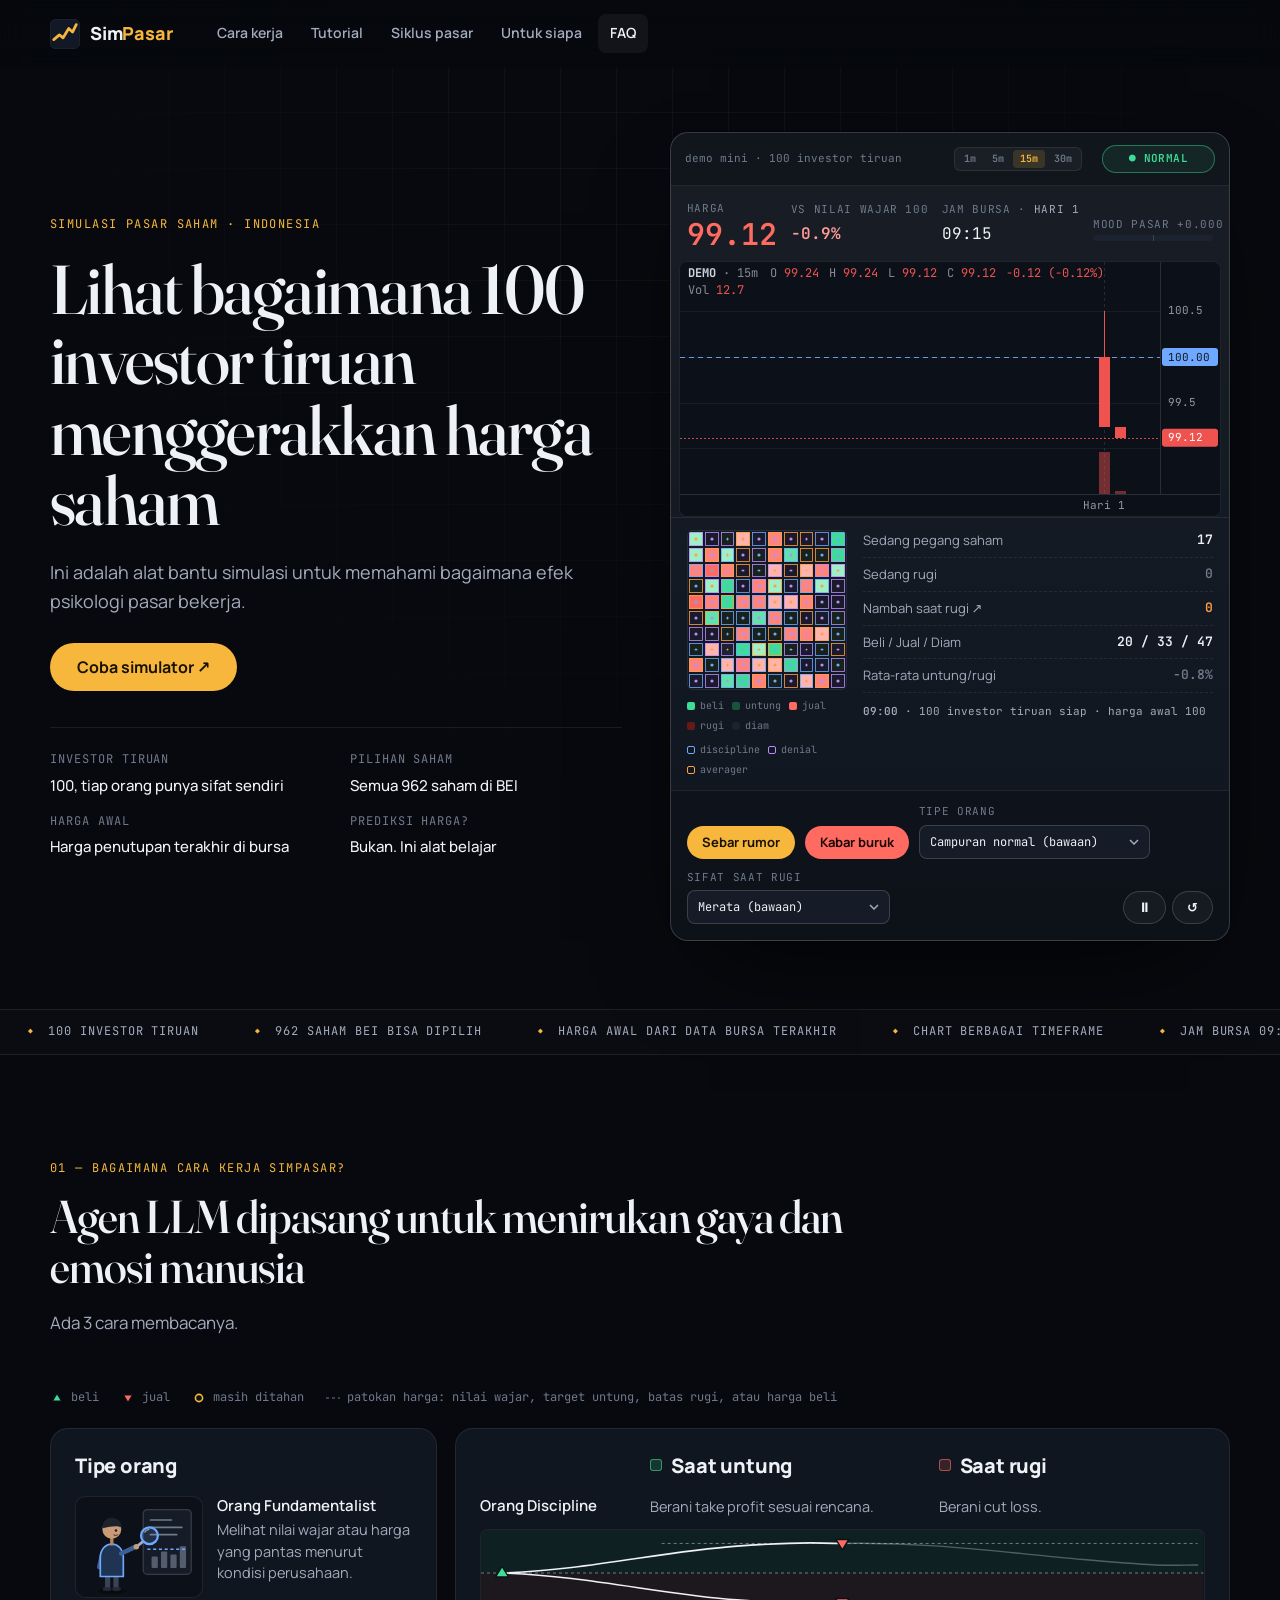
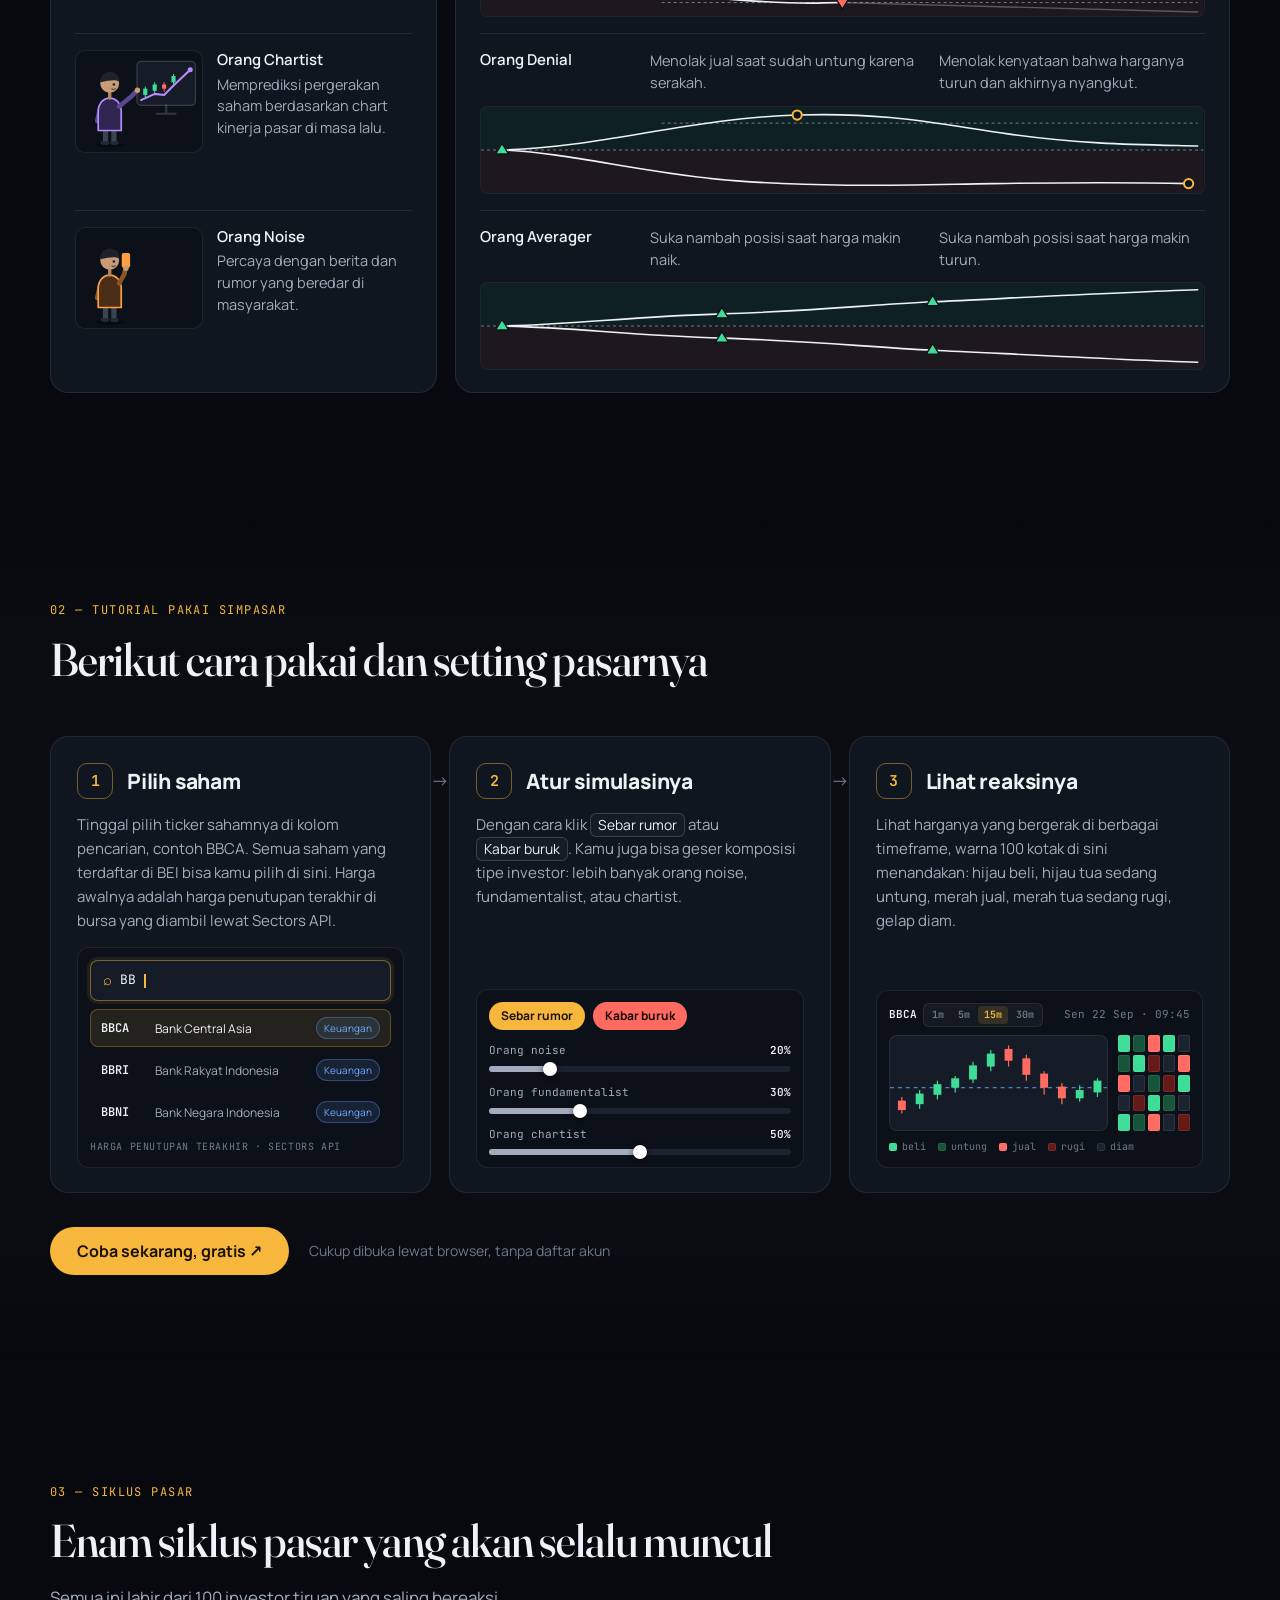
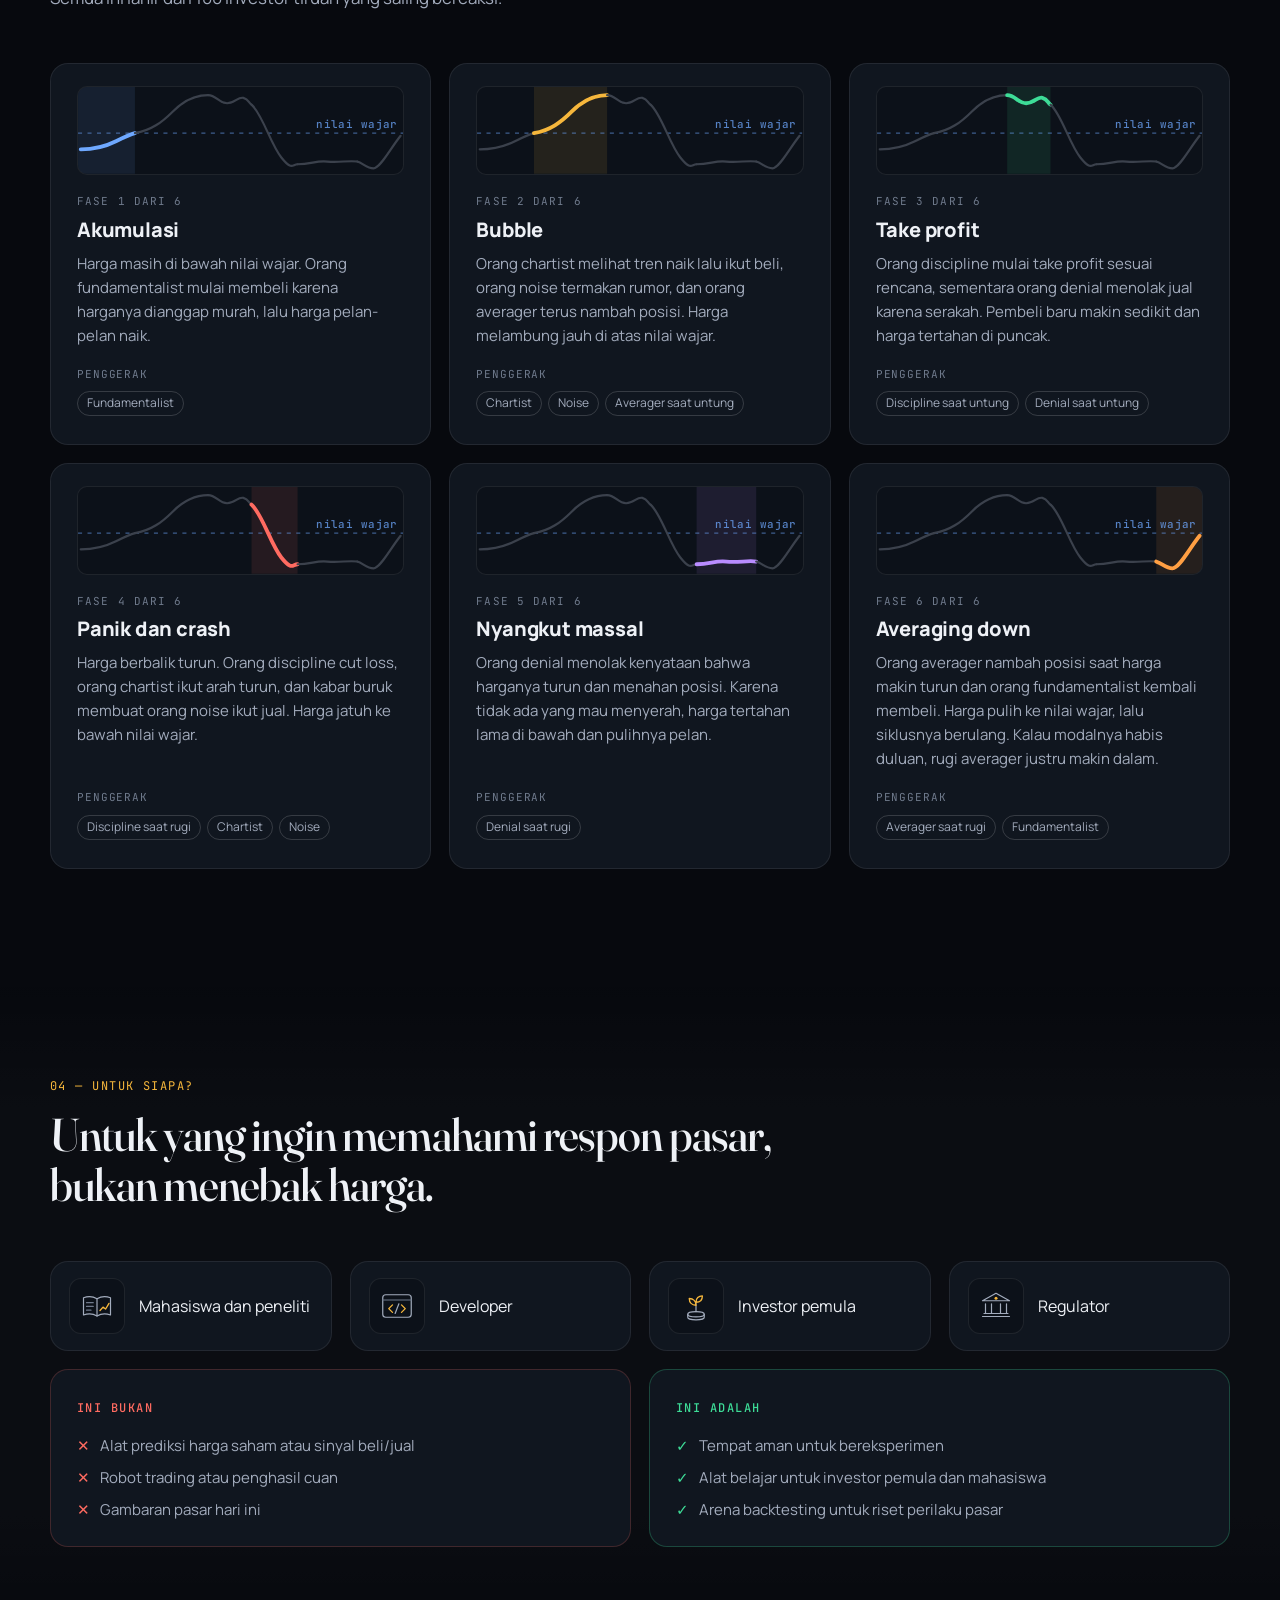
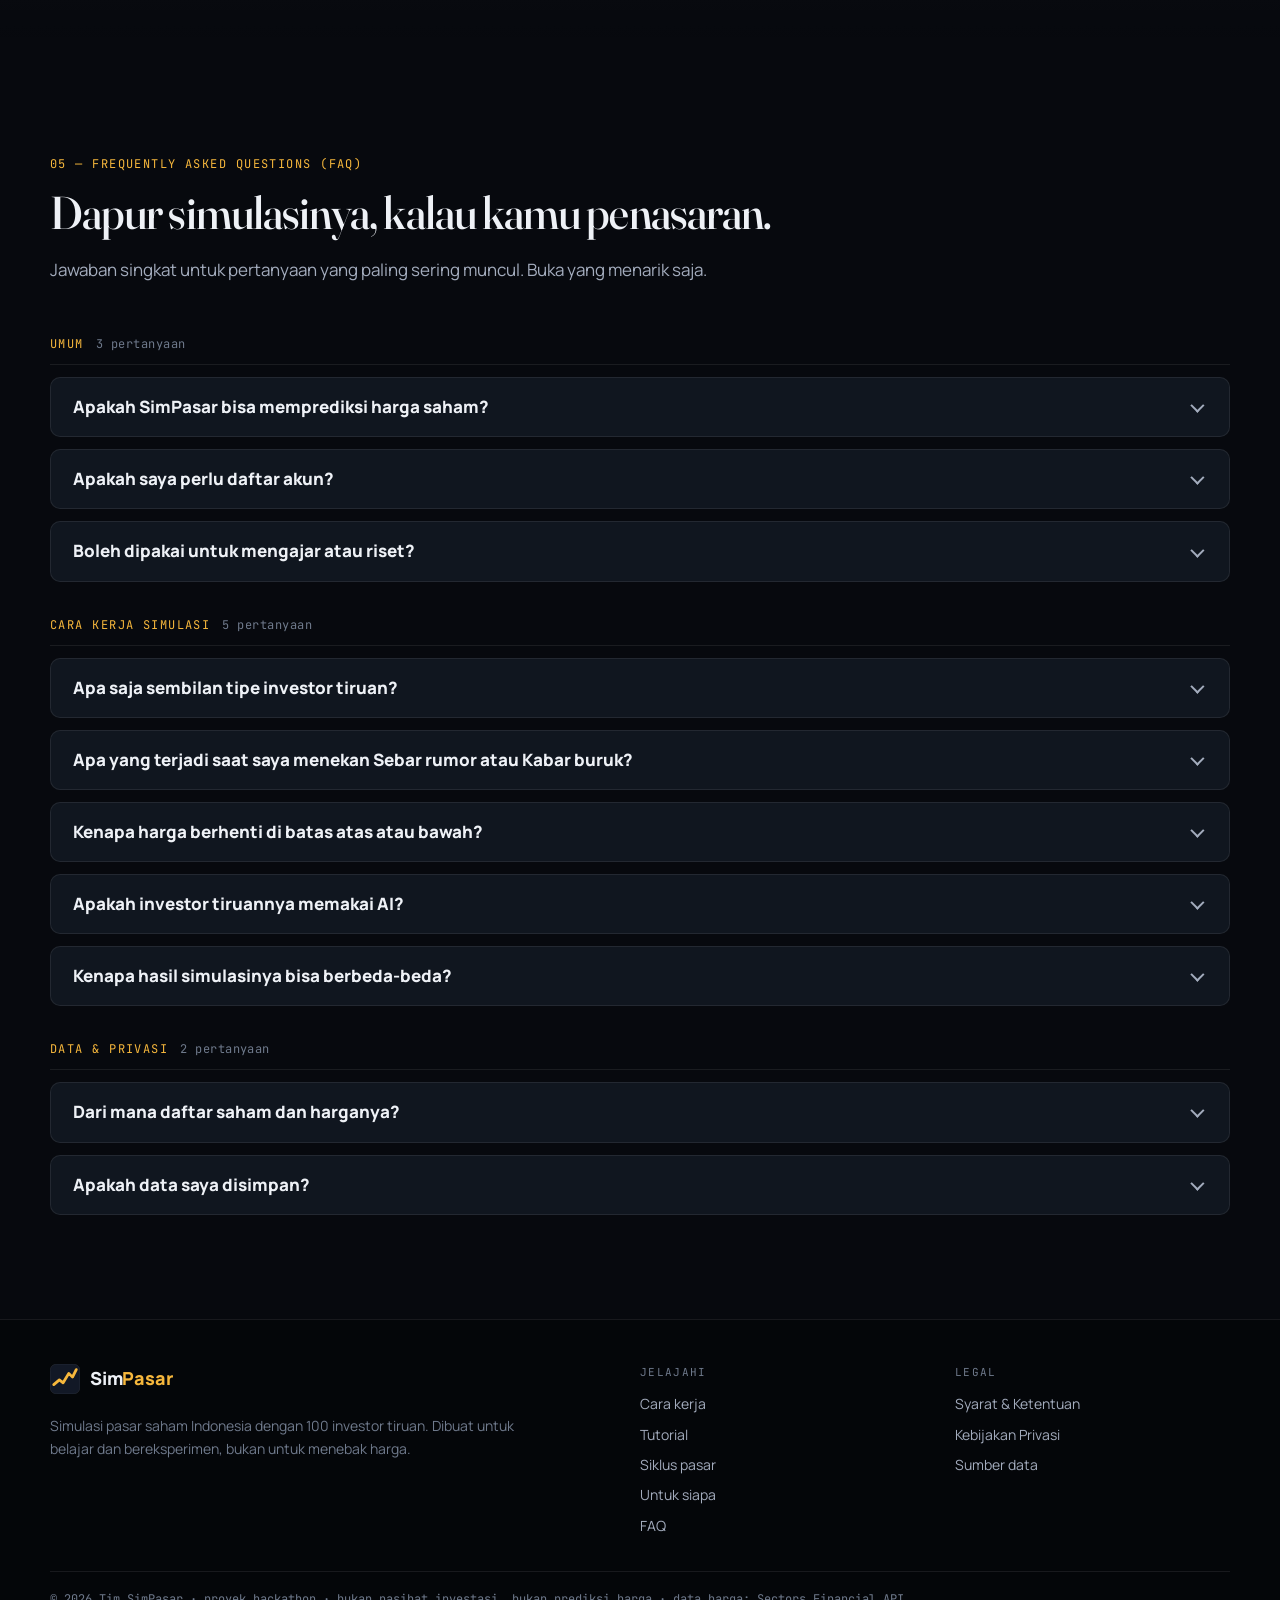
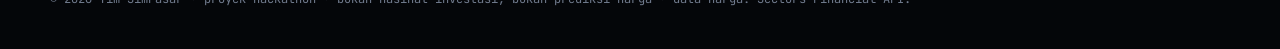
==== commit 957d8205: "feat(landing): revisi teks, ilustrasi, FAQ, dan halaman legal - Teks hero dan bagian 01–04 diganti s" ====
--- a/landing/index.html
+++ b/landing/index.html
@@ -3,8 +3,8 @@
 <head>
   <meta charset="UTF-8" />
   <meta name="viewport" content="width=device-width, initial-scale=1.0" />
-  <title>SimPasar IDX — Simulasi Pasar Saham dengan 100 Investor Tiruan</title>
-  <meta name="description" content="Lihat bagaimana rumor dan panik menggerakkan harga saham. SimPasar IDX adalah simulasi pasar saham Indonesia dengan 100 investor tiruan yang punya emosi. Pilih saham BEI apa saja (962 emiten), harga awal dari data Sectors, chart 15 menit. Alat belajar, bukan alat prediksi." />
+  <title>SimPasar — Simulasi Pasar Saham dengan 100 Investor Tiruan</title>
+  <meta name="description" content="Alat bantu simulasi untuk memahami bagaimana efek psikologi pasar bekerja: 100 investor tiruan, saham BEI pilihanmu, sebar rumor atau kabar buruk lalu lihat reaksinya. Alat belajar, bukan alat prediksi." />
   <link rel="icon" href="data:image/svg+xml,%3Csvg xmlns='http://www.w3.org/2000/svg' viewBox='0 0 64 64'%3E%3Crect width='64' height='64' rx='14' fill='%2307090e'/%3E%3Cpath d='M8 44 L20 34 L28 40 L40 20 L48 28 L56 12' fill='none' stroke='%23f6b73c' stroke-width='6' stroke-linecap='round' stroke-linejoin='round'/%3E%3C/svg%3E" />
   <link rel="preconnect" href="https://fonts.googleapis.com" />
   <link rel="preconnect" href="https://fonts.gstatic.com" crossorigin />
@@ -14,28 +14,24 @@
 <body>
 
 <div class="bg" aria-hidden="true">
-  <div class="bg-glow bg-glow-a"></div>
-  <div class="bg-glow bg-glow-b"></div>
   <div class="bg-grid"></div>
 </div>
 
 <!-- ============================== NAV ============================== -->
 <header class="nav" id="nav">
   <div class="wrap nav-inner">
-    <a class="brand" href="#top" aria-label="SimPasar IDX — ke atas">
+    <a class="brand" href="#top" aria-label="SimPasar — ke atas">
       <svg class="brand-mark" viewBox="0 0 64 64" aria-hidden="true"><rect width="64" height="64" rx="14"/><path d="M8 44 L20 34 L28 40 L40 20 L48 28 L56 12"/></svg>
-      <span>Sim<b>Pasar</b> IDX</span>
+      <span>Sim<b>Pasar</b></span>
     </a>
     <nav class="nav-links" id="navLinks" aria-label="Navigasi utama">
-      <a href="#apa-ini">Apa ini</a>
-      <a href="#cara-pakai">Cara pakai</a>
-      <a href="#yang-terlihat">Yang terlihat</a>
+      <a href="#cara-kerja">Cara kerja</a>
+      <a href="#tutorial">Tutorial</a>
+      <a href="#siklus-pasar">Siklus pasar</a>
       <a href="#untuk-siapa">Untuk siapa</a>
-      <a href="#lebih-dalam">Lebih dalam</a>
+      <a href="#faq">FAQ</a>
     </nav>
     <div class="nav-cta">
-      <a class="btn btn-small btn-ghost" href="/paper.pdf" target="_blank" rel="noopener">Draf paper</a>
-      <a class="btn btn-small btn-amber" href="/simulator" title="Buka Simulator">Coba simulator ↗</a>
       <button class="nav-toggle" id="navToggle" aria-label="Buka menu" aria-expanded="false"><span></span><span></span></button>
     </div>
   </div>
@@ -47,19 +43,17 @@
 <section class="hero">
   <div class="wrap hero-grid">
     <div class="hero-copy">
-      <p class="eyebrow reveal"><span class="pulse"></span> Simulasi pasar saham · Bursa Efek Indonesia</p>
-      <h1 class="reveal" style="--i:1">Lihat bagaimana <em>rumor</em> dan <em>panik</em> menggerakkan harga saham.</h1>
+      <p class="eyebrow reveal">Simulasi Pasar Saham · Indonesia</p>
+      <h1 class="reveal" style="--i:1">Lihat bagaimana 100 investor tiruan menggerakkan harga saham</h1>
       <p class="lede reveal" style="--i:2">
-        SimPasar IDX adalah simulasi pasar saham dengan <strong>100 investor tiruan yang punya emosi</strong>:
-        ada yang disiplin, keras kepala, atau gampang termakan rumor. Pilih saham Bursa Efek Indonesia mana saja,
-        sebar rumor, lalu lihat harganya bergerak: <strong>belajar tanpa uang sungguhan</strong>.
+        Ini adalah alat bantu simulasi untuk memahami bagaimana efek psikologi pasar bekerja.
       </p>
       <div class="hero-actions reveal" style="--i:3">
-        <a class="btn btn-amber btn-lg" href="/simulator">▶ Coba simulator ↗</a>
-      </div>
-      <div id="ihsg-ticker" class="ihsg-pill reveal mono" style="--i:3.5">
+        <a class="btn btn-amber btn-lg" href="/simulator">Coba simulator ↗</a>
+      </div>
+      <div id="ihsg-ticker" class="ihsg-pill reveal mono" style="--i:3.5" hidden>
         <span class="dot" aria-hidden="true"></span>
-        <span><span id="ihsg-label">IHSG penutupan terakhir</span>: <strong id="ihsg-val">memuat…</strong></span>
+        <span><span id="ihsg-label">IHSG penutupan terakhir</span>: <strong id="ihsg-val"></strong></span>
         <span id="ihsg-change"></span>
         <span id="ihsg-date"></span>
       </div>
@@ -74,8 +68,7 @@
     <!-- Demo mini (versi ringan, berjalan di browser tanpa server) -->
     <div class="sim reveal" id="demo" style="--i:2">
       <div class="sim-bar">
-        <span class="sim-dots" aria-hidden="true"><i></i><i></i><i></i></span>
-        <span class="sim-title mono">demo mini · 100 investor tiruan · berjalan di browser-mu</span>
+        <span class="sim-title mono" title="demo mini · 100 investor tiruan · berjalan di browser-mu">demo mini · 100 investor tiruan</span>
         <div class="sim-tf mono" id="simTf" role="group" aria-label="Lebar candle (menit bursa per candle)">
           <button type="button" aria-pressed="false" data-period="1" title="1 menit per candle">1m</button>
           <button type="button" aria-pressed="false" data-period="5" title="5 menit per candle">5m</button>
@@ -110,22 +103,23 @@
 
       <div class="sim-lower">
         <div class="sim-grid-wrap">
-          <canvas id="simGrid" width="160" height="160" aria-label="Grid 100 investor tiruan: warna isi = aksi, garis tepi = sifat saat rugi"></canvas>
+          <canvas id="simGrid" width="160" height="160" aria-label="Grid 100 investor tiruan: warna isi = aksi atau untung/rugi, garis tepi = sifat saat rugi"></canvas>
           <div class="sim-legend mono">
             <span><i class="sw" style="background:#3ddc97"></i>beli</span>
+            <span><i class="sw" style="background:#16553a"></i>untung</span>
             <span><i class="sw" style="background:#ff6b61"></i>jual</span>
+            <span><i class="sw" style="background:#661a17"></i>rugi</span>
             <span><i class="sw" style="background:#1b2230"></i>diam</span>
-            <span><i class="sw" style="background:#4a0f0f"></i>rugi</span>
           </div>
           <div class="sim-legend mono">
-            <span><i class="sw sw-o" style="border-color:#6ea8ff"></i>disiplin</span>
-            <span><i class="sw sw-o" style="border-color:#b98cff"></i>keras kepala</span>
-            <span><i class="sw sw-o" style="border-color:#ff9f43"></i>suka nambah</span>
+            <span><i class="sw sw-o" style="border-color:#6ea8ff"></i>discipline</span>
+            <span><i class="sw sw-o" style="border-color:#b98cff"></i>denial</span>
+            <span><i class="sw sw-o" style="border-color:#ff9f43"></i>averager</span>
           </div>
         </div>
         <div class="sim-stats">
           <div class="stat"><span>Sedang pegang saham</span><b class="mono" id="stPos">0</b></div>
-          <div class="stat"><span>Sedang rugi 🔴</span><b class="mono c-red" id="stPain">0</b></div>
+          <div class="stat"><span>Sedang rugi</span><b class="mono c-red" id="stPain">0</b></div>
           <div class="stat"><span>Nambah saat rugi ↗</span><b class="mono c-orange" id="stAvg">0</b></div>
           <div class="stat"><span>Beli / Jual / Diam</span><b class="mono" id="stBSH">0 / 0 / 0</b></div>
           <div class="stat"><span>Rata-rata untung/rugi</span><b class="mono" id="stPnl">+0.0%</b></div>
@@ -134,24 +128,24 @@
       </div>
 
       <div class="sim-controls">
-        <button class="btn btn-amber btn-small" id="btnRumor" title="Sebar rumor positif: pemburu rumor condong beli">📢 Sebar rumor</button>
-        <button class="btn btn-red btn-small" id="btnPanic" title="Sebar kabar buruk: pemburu rumor condong jual">📉 Kabar buruk</button>
+        <button class="btn btn-amber btn-small" id="btnRumor" title="Sebar rumor positif: orang noise condong beli">Sebar rumor</button>
+        <button class="btn btn-red btn-small" id="btnPanic" title="Sebar kabar buruk: orang noise condong jual">Kabar buruk</button>
         <label class="sel-wrap">
-          <span class="sim-label">Cara baca pasar</span>
-          <select id="selPop" class="sel mono" aria-label="Komposisi cara membaca pasar">
+          <span class="sim-label">Tipe orang</span>
+          <select id="selPop" class="sel mono" aria-label="Komposisi tipe orang">
             <option value="0.30,0.50,0.20">Campuran normal (bawaan)</option>
-            <option value="0.10,0.75,0.15">Banyak pengikut tren</option>
-            <option value="0.60,0.25,0.15">Banyak penganut nilai wajar</option>
-            <option value="0.20,0.30,0.50">Banyak pemburu rumor</option>
+            <option value="0.10,0.75,0.15">Banyak orang chartist</option>
+            <option value="0.60,0.25,0.15">Banyak orang fundamentalist</option>
+            <option value="0.20,0.30,0.50">Banyak orang noise</option>
           </select>
         </label>
         <label class="sel-wrap">
           <span class="sim-label">Sifat saat rugi</span>
           <select id="selPsych" class="sel mono" aria-label="Komposisi sifat saat rugi">
             <option value="0.34,0.33">Merata (bawaan)</option>
-            <option value="0.10,0.70">Banyak yang keras kepala</option>
-            <option value="0.70,0.15">Banyak yang disiplin</option>
-            <option value="0.15,0.15">Banyak yang suka nambah</option>
+            <option value="0.10,0.70">Banyak orang denial</option>
+            <option value="0.70,0.15">Banyak orang discipline</option>
+            <option value="0.15,0.15">Banyak orang averager</option>
           </select>
         </label>
         <div class="sim-controls-right">
@@ -166,91 +160,245 @@
 <!-- ============================== TICKER ============================== -->
 <div class="ticker" aria-hidden="true">
   <div class="ticker-track mono">
-    <span>100 investor tiruan</span><span>962 saham BEI bisa dipilih</span><span>harga awal dari data bursa terakhir</span><span>chart 15 menit</span><span>jam bursa 09:00–16:00, menit demi menit</span><span>sebar rumor, lihat reaksinya</span><span>bukan prediksi harga</span><span>tanpa uang sungguhan</span>
-    <span>100 investor tiruan</span><span>962 saham BEI bisa dipilih</span><span>harga awal dari data bursa terakhir</span><span>chart 15 menit</span><span>jam bursa 09:00–16:00, menit demi menit</span><span>sebar rumor, lihat reaksinya</span><span>bukan prediksi harga</span><span>tanpa uang sungguhan</span>
+    <span>100 investor tiruan</span><span>962 saham BEI bisa dipilih</span><span>harga awal dari data bursa terakhir</span><span>chart berbagai timeframe</span><span>jam bursa 09:00–16:00, menit demi menit</span><span>sebar rumor, lihat reaksinya</span><span>bukan prediksi harga</span>
+    <span>100 investor tiruan</span><span>962 saham BEI bisa dipilih</span><span>harga awal dari data bursa terakhir</span><span>chart berbagai timeframe</span><span>jam bursa 09:00–16:00, menit demi menit</span><span>sebar rumor, lihat reaksinya</span><span>bukan prediksi harga</span>
   </div>
 </div>
 
-<!-- ============================== 01 APA INI ============================== -->
-<section class="section" id="apa-ini" aria-labelledby="h-apa">
+<!-- ============================== 01 CARA KERJA ============================== -->
+<section class="section" id="cara-kerja" aria-labelledby="h-kerja">
   <div class="wrap">
     <div class="section-head reveal">
-      <p class="num">01 — Apa ini, sebenarnya?</p>
-      <h2 id="h-apa">Seperti <em>SimCity</em>, tapi kotanya adalah pasar saham.</h2>
-      <p class="sub">
-        Bayangkan sebuah akuarium kecil di dalam komputer. Isinya bukan ikan, melainkan
-        100 investor tiruan yang setiap menit melihat harga, menimbang untung-rugi, lalu memutuskan:
-        beli, jual, atau diam. Kamu bisa melempar “umpan” berupa rumor atau kabar buruk, lalu menonton apa yang terjadi.
-      </p>
-    </div>
-
+      <p class="num">01 — Bagaimana cara kerja SimPasar?</p>
+      <h2 id="h-kerja">Agen LLM dipasang untuk menirukan gaya dan emosi manusia</h2>
+      <p class="sub">Ada 3 cara membacanya.</p>
+    </div>
+
+    <!-- Ilustrasi: grafik mini per sifat. ▲ hijau = beli, ▼ merah = jual, ○ = masih ditahan, garis putus-putus = patokan harga, garis samar = harga setelah keluar -->
+    <p class="glyph-key mono">
+      <span><svg viewBox="0 0 14 14" aria-hidden="true"><path class="g-buy" d="M7 2.5 L11.5 10 L2.5 10 Z"/></svg>beli</span>
+      <span><svg viewBox="0 0 14 14" aria-hidden="true"><path class="g-sell" d="M7 11.5 L11.5 4 L2.5 4 Z"/></svg>jual</span>
+      <span><svg viewBox="0 0 14 14" aria-hidden="true"><circle class="g-hold" cx="7" cy="7" r="3.6"/></svg>masih ditahan</span>
+      <span><svg viewBox="0 0 14 14" aria-hidden="true"><line class="g-ref" x1="0" y1="7" x2="14" y2="7"/></svg>patokan harga: nilai wajar, target untung, batas rugi, atau harga beli</span>
+    </p>
     <div class="cards-3">
-      <article class="card reveal" style="--i:1">
-        <div class="card-icon">🧑‍🤝‍🧑</div>
-        <h3>Investor tiruan yang punya sifat</h3>
-        <p>Ada <strong>tiga cara membaca pasar</strong>: melihat <strong>nilai wajar</strong> (harga yang “pantas” menurut kondisi perusahaan), mengikuti tren, atau percaya rumor. Lalu ada <strong>tiga sifat saat rugi</strong>: disiplin (berani jual rugi), keras kepala (menahan sampai “nyangkut”), dan suka nambah saat harga turun. Campurannya bisa kamu atur.</p>
+      <article class="card trait-card reveal" style="--i:1">
+        <h3>Tipe orang</h3>
+        <ul class="traits">
+          <li class="trait">
+            <!-- Orang fundamentalist: memeriksa laporan perusahaan dengan kaca pembesar -->
+            <svg class="person person--f" viewBox="0 0 120 96" aria-hidden="true">
+              <rect class="p-doc" x="64" y="12" width="46" height="62" rx="4"/>
+              <path class="p-doc-l" d="M71 22h20M71 29h30M71 36h25"/>
+              <rect class="p-bar" x="72" y="57" width="6" height="11" rx="1"/><rect class="p-bar" x="81" y="52" width="6" height="16" rx="1"/>
+              <rect class="p-bar" x="90" y="55" width="6" height="13" rx="1"/><rect class="p-bar" x="99" y="47" width="6" height="21" rx="1"/>
+              <path class="p-fair" d="M68 50h38"/>
+              <ellipse class="p-shadow" cx="34" cy="90" rx="14" ry="2.5"/>
+              <path class="p-leg" d="M30 73v14M38 73v14"/>
+              <path class="p-shoe" d="M27 88h5M36 88h5"/>
+              <path class="p-arm" d="M25 54l-3 13"/>
+              <path class="p-body" d="M23 76V58c0-8 5-13 11-13s11 5 11 13v18z"/>
+              <path class="p-neck" d="M34 40v5"/>
+              <circle class="p-head" cx="34" cy="31" r="9"/>
+              <path class="p-hair" d="M25 30c0-8 6-11 11-10 5 1 8 5 7 9-4-2-10-1-18 1z"/>
+              <circle class="p-eye" cx="38" cy="32" r="1.2"/>
+              <path class="p-mouth" d="M36 36.2q1.6 1.3 3.4 0"/>
+              <g class="p-anim p-scan">
+                <path class="p-arm" d="M43 54l13-6"/>
+                <circle class="p-hand" cx="57.5" cy="47.5" r="2.6"/>
+                <path class="p-handle" d="M59.5 46l4.5-3.5"/>
+                <circle class="p-lens" cx="70" cy="37" r="8"/>
+                <path class="p-glint" d="M65.5 33.5a6 6 0 0 1 4-2.5"/>
+              </g>
+            </svg>
+            <div><h4>Orang Fundamentalist</h4><p>Melihat nilai wajar atau harga yang pantas menurut kondisi perusahaan.</p></div>
+          </li>
+          <li class="trait">
+            <!-- Orang chartist: menunjuk tren di layar chart -->
+            <svg class="person person--c" viewBox="0 0 120 96" aria-hidden="true">
+              <rect class="p-screen" x="58" y="10" width="56" height="42" rx="4"/>
+              <path class="p-stand" d="M86 52v8M77 60h18"/>
+              <path class="p-wick-up" d="M66 34v10M75 30v10M93 22v10"/><path class="p-wick-dn" d="M84 30v9"/>
+              <rect class="p-candle-up" x="64" y="36" width="4" height="6"/><rect class="p-candle-up" x="73" y="32" width="4" height="6"/>
+              <rect class="p-candle-dn" x="82" y="32" width="4" height="4"/><rect class="p-candle-up" x="91" y="24" width="4" height="6"/>
+              <path class="p-trend" d="M62 47L75 41L84 42L95 31L109 18"/>
+              <circle class="p-dot" cx="109" cy="18" r="2.4"/>
+              <ellipse class="p-shadow" cx="32" cy="90" rx="14" ry="2.5"/>
+              <path class="p-leg" d="M28 73v14M36 73v14"/>
+              <path class="p-shoe" d="M25 88h5M34 88h5"/>
+              <path class="p-arm" d="M23 54l-3 13"/>
+              <path class="p-body" d="M21 76V58c0-8 5-13 11-13s11 5 11 13v18z"/>
+              <path class="p-neck" d="M32 40v5"/>
+              <circle class="p-head" cx="32" cy="31" r="9"/>
+              <path class="p-hair" d="M23 30c0-8 6-11 11-10 5 1 8 5 7 9-4-2-10-1-18 1z"/>
+              <circle class="p-eye" cx="36" cy="32" r="1.2"/>
+              <path class="p-mouth" d="M34 36.2q1.6 1.3 3.4 0"/>
+              <g class="p-anim p-point">
+                <path class="p-arm" d="M41 53l11-9 5-5"/>
+                <circle class="p-hand" cx="58.5" cy="37.5" r="2.6"/>
+              </g>
+            </svg>
+            <div><h4>Orang Chartist</h4><p>Memprediksi pergerakan saham berdasarkan chart kinerja pasar di masa lalu.</p></div>
+          </li>
+          <li class="trait">
+            <!-- Orang noise: menerima rumor bertubi-tubi lewat ponsel -->
+            <svg class="person person--n" viewBox="0 0 120 96" aria-hidden="true">
+              <g class="p-anim p-pop p-pop-1">
+                <path class="p-bubble" d="M64 8h26a5 5 0 0 1 5 5v8a5 5 0 0 1-5 5H72l-6 5v-5h-2a5 5 0 0 1-5-5v-8a5 5 0 0 1 5-5z"/>
+                <text class="p-txt" x="77" y="21">!!</text>
+              </g>
+              <g class="p-anim p-pop p-pop-2">
+                <path class="p-bubble" d="M86 32h20a5 5 0 0 1 5 5v8a5 5 0 0 1-5 5H94l-6 5v-5h-2a5 5 0 0 1-5-5v-8a5 5 0 0 1 5-5z"/>
+                <text class="p-txt" x="96" y="45">?</text>
+              </g>
+              <g class="p-anim p-pop p-pop-3">
+                <path class="p-bubble" d="M66 56h26a5 5 0 0 1 5 5v8a5 5 0 0 1-5 5H74l-6 5v-5h-2a5 5 0 0 1-5-5v-8a5 5 0 0 1 5-5z"/>
+                <text class="p-txt" x="79" y="68">...</text>
+              </g>
+              <ellipse class="p-shadow" cx="32" cy="90" rx="14" ry="2.5"/>
+              <g class="p-anim p-bob">
+                <path class="p-leg" d="M28 73v14M36 73v14"/>
+                <path class="p-shoe" d="M25 88h5M34 88h5"/>
+                <path class="p-arm" d="M23 54l-3 13"/>
+                <path class="p-body" d="M21 76V58c0-8 5-13 11-13s11 5 11 13v18z"/>
+                <path class="p-neck" d="M32 40v5"/>
+                <circle class="p-head" cx="32" cy="31" r="9"/>
+                <path class="p-hair" d="M23 30c0-8 6-11 11-10 5 1 8 5 7 9-4-2-10-1-18 1z"/>
+                <circle class="p-eye" cx="36" cy="32" r="1.2"/>
+              <path class="p-mouth" d="M34 36.2q1.6 1.3 3.4 0"/>
+                <path class="p-arm" d="M41 53l5-9 1-5"/>
+                <rect class="p-phone" x="43.5" y="24" width="8" height="14" rx="1.8"/>
+                <circle class="p-hand" cx="47.5" cy="38.5" r="2.6"/>
+              </g>
+            </svg>
+            <div><h4>Orang Noise</h4><p>Percaya dengan berita dan rumor yang beredar di masyarakat.</p></div>
+          </li>
+        </ul>
       </article>
-      <article class="card reveal" style="--i:2">
-        <div class="card-icon">⚖️</div>
-        <h3>Harga terbentuk dari tawar-menawar</h3>
-        <p>Tidak ada rumus yang menentukan harga. Kalau lebih banyak yang mau beli daripada jual, harga naik. Kalau sebaliknya, turun. <strong>Persis seperti bursa sungguhan</strong>, hanya versi kecilnya.</p>
+
+      <!-- Sifat saat untung + saat rugi dalam satu kartu. Grafik bercabang dari titik beli
+           (atas = harga naik/untung, bawah = harga turun/rugi) memanjang sampai kolom "Saat rugi".
+           Garis memakai viewBox 480×64 yang ikut melebar; penanda (▲ ▼ ○) diletakkan dengan persen
+           supaya ukurannya tetap di layar mana pun. -->
+      <article class="card psych-card reveal" style="--i:2">
+        <svg class="svg-defs" width="0" height="0" aria-hidden="true" focusable="false">
+          <defs>
+            <path id="mk-buy" d="M0 -6.5L6.5 4H-6.5Z" style="fill:var(--green);stroke:var(--chart-bg);stroke-width:1.4;stroke-linejoin:round"/>
+            <path id="mk-sell" d="M0 6.5L6.5 -4H-6.5Z" style="fill:var(--red);stroke:var(--chart-bg);stroke-width:1.4;stroke-linejoin:round"/>
+            <circle id="mk-hold" r="4.6" style="fill:var(--chart-bg);stroke:var(--amber);stroke-width:2"/>
+          </defs>
+        </svg>
+        <div class="psych-head">
+          <span class="psych-corner" aria-hidden="true"></span>
+          <h3 class="psych-col"><i class="zone zone-up" aria-hidden="true"></i>Saat untung</h3>
+          <h3 class="psych-col"><i class="zone zone-down" aria-hidden="true"></i>Saat rugi</h3>
+        </div>
+        <ul class="psych-rows">
+          <li class="psych">
+            <h4 class="psych-name">Orang Discipline</h4>
+            <p class="psych-up"><span class="psych-lbl">Saat untung</span>Berani take profit sesuai rencana.</p>
+            <p class="psych-down"><span class="psych-lbl">Saat rugi</span>Berani cut loss.</p>
+            <svg class="fork" aria-hidden="true">
+              <svg viewBox="0 0 480 64" preserveAspectRatio="none" width="100%" height="100%">
+                <rect class="z-up" width="480" height="32"/><rect class="z-down" y="32" width="480" height="32"/>
+                <path class="g-ref" d="M0 32H480M120 10H476M120 54H476"/>
+                <path class="g-fade" d="M240 10C300 9 340 16 400 22S460 26 476 26M240 54C320 56 400 59 476 61"/>
+                <path class="g-p" d="M14 32C70 30 120 16 170 12S220 10 240 10M14 32C70 34 120 48 170 52S220 54 240 54"/>
+              </svg>
+              <use href="#mk-buy" x="2.917%" y="50%"/>
+              <use href="#mk-sell" x="50%" y="15.625%"/>
+              <use href="#mk-sell" x="50%" y="84.375%"/>
+            </svg>
+          </li>
+          <li class="psych">
+            <h4 class="psych-name">Orang Denial</h4>
+            <p class="psych-up"><span class="psych-lbl">Saat untung</span>Menolak jual saat sudah untung karena serakah.</p>
+            <p class="psych-down"><span class="psych-lbl">Saat rugi</span>Menolak kenyataan bahwa harganya turun dan akhirnya nyangkut.</p>
+            <svg class="fork" aria-hidden="true">
+              <svg viewBox="0 0 480 64" preserveAspectRatio="none" width="100%" height="100%">
+                <rect class="z-up" width="480" height="32"/><rect class="z-down" y="32" width="480" height="32"/>
+                <path class="g-ref" d="M0 32H480M120 12H476"/>
+                <path class="g-p" d="M14 32C80 30 140 8 210 6C270 4 300 12 350 20S440 28 476 29M14 32C60 34 110 50 170 55S280 58 340 57S430 56 470 57"/>
+              </svg>
+              <use href="#mk-buy" x="2.917%" y="50%"/>
+              <use href="#mk-hold" x="43.75%" y="9.375%"/>
+              <use href="#mk-hold" x="97.917%" y="89.0625%"/>
+            </svg>
+          </li>
+          <li class="psych">
+            <h4 class="psych-name">Orang Averager</h4>
+            <p class="psych-up"><span class="psych-lbl">Saat untung</span>Suka nambah posisi saat harga makin naik.</p>
+            <p class="psych-down"><span class="psych-lbl">Saat rugi</span>Suka nambah posisi saat harga makin turun.</p>
+            <svg class="fork" aria-hidden="true">
+              <svg viewBox="0 0 480 64" preserveAspectRatio="none" width="100%" height="100%">
+                <rect class="z-up" width="480" height="32"/><rect class="z-down" y="32" width="480" height="32"/>
+                <path class="g-ref" d="M0 32H480"/>
+                <path class="g-p" d="M14 32C60 31 100 25 160 23S260 16 300 14S420 7 476 5M14 32C60 33 100 39 160 41S260 48 300 50S420 57 476 59"/>
+              </svg>
+              <use href="#mk-buy" x="2.917%" y="50%"/>
+              <use href="#mk-buy" x="33.333%" y="35.9375%"/>
+              <use href="#mk-buy" x="62.5%" y="21.875%"/>
+              <use href="#mk-buy" x="33.333%" y="64.0625%"/>
+              <use href="#mk-buy" x="62.5%" y="78.125%"/>
+            </svg>
+          </li>
+        </ul>
       </article>
-      <article class="card reveal" style="--i:3">
-        <div class="card-icon">🌊</div>
-        <h3>Kejadian muncul sendiri</h3>
-        <p>Kami tidak memprogram bubble, panik, atau nyangkut massal. Semua itu <strong>muncul sendiri</strong> karena investor tiruan saling bereaksi terhadap harga yang sama. Itulah yang membuatnya menarik untuk ditonton.</p>
-      </article>
-    </div>
+    </div>
+
   </div>
 </section>
 
-<!-- ============================== 02 CARA PAKAI ============================== -->
-<section class="section section-alt" id="cara-pakai" aria-labelledby="h-cara">
+<!-- ============================== 02 TUTORIAL ============================== -->
+<section class="section section-alt" id="tutorial" aria-labelledby="h-tutorial">
   <div class="wrap">
     <div class="section-head reveal">
-      <p class="num">02 — Cara pakai dalam 3 langkah</p>
-      <h2 id="h-cara">Pilih saham, tekan tombol, lalu <em>tonton</em> kerumunannya.</h2>
-      <p class="sub">Tidak perlu daftar akun, tidak perlu modal. Buka simulator dan ikuti tiga langkah ini.</p>
+      <p class="num">02 — Tutorial pakai SimPasar</p>
+      <h2 id="h-tutorial">Berikut cara pakai dan setting pasarnya</h2>
     </div>
 
     <ol class="steps">
       <li class="step reveal" style="--i:1">
         <div class="step-head"><span class="step-n mono">1</span><h3>Pilih saham</h3></div>
-        <p>Ketik kode saham seperti <b>BBCA</b>, nama seperti <b>bank bca</b>, atau sektor seperti <b>batu bara</b>. Semua 962 saham di Bursa Efek Indonesia bisa dipilih. Harga awalnya adalah harga penutupan terakhir di bursa, diambil dari Sectors (penyedia data saham Indonesia).</p>
+        <p>Tinggal pilih ticker sahamnya di kolom pencarian, contoh BBCA. Semua saham yang terdaftar di BEI bisa kamu pilih di sini. Harga awalnya adalah harga penutupan terakhir di bursa yang diambil lewat Sectors API.</p>
         <div class="mock mock-search" aria-hidden="true">
-          <div class="mock-input mono"><span class="mock-icon">⌕</span>bank bca<span class="mock-caret"></span></div>
+          <div class="mock-input mono"><span class="mock-icon">⌕</span>BB<span class="mock-caret"></span></div>
           <div class="mock-results">
             <div class="mock-row mock-row-hl"><b class="mono">BBCA</b><span>Bank Central Asia</span><i class="mock-chip">Keuangan</i></div>
             <div class="mock-row"><b class="mono">BBRI</b><span>Bank Rakyat Indonesia</span><i class="mock-chip">Keuangan</i></div>
-            <div class="mock-row"><b class="mono">BMRI</b><span>Bank Mandiri</span><i class="mock-chip">Keuangan</i></div>
-          </div>
-          <div class="mock-foot mono">962 saham BEI · harga penutupan terakhir</div>
+            <div class="mock-row"><b class="mono">BBNI</b><span>Bank Negara Indonesia</span><i class="mock-chip">Keuangan</i></div>
+          </div>
+          <div class="mock-foot mono">Harga penutupan terakhir · Sectors API</div>
         </div>
       </li>
       <li class="step reveal" style="--i:2">
-        <div class="step-head"><span class="step-n mono">2</span><h3>Ganggu pasarnya</h3></div>
-        <p>Tekan <b>Sebar rumor</b> atau <b>Kabar buruk</b>. Geser komposisi investor: lebih banyak pengikut tren, atau lebih banyak yang keras kepala. Setiap perubahan langsung terasa.</p>
+        <div class="step-head"><span class="step-n mono">2</span><h3>Atur simulasinya</h3></div>
+        <p>Dengan cara klik <span class="ui">Sebar rumor</span> atau <span class="ui">Kabar buruk</span>. Kamu juga bisa geser komposisi tipe investor: lebih banyak orang noise, fundamentalist, atau chartist.</p>
         <div class="mock mock-controls" aria-hidden="true">
           <div class="mock-btns">
-            <span class="mock-btn mock-btn-amber">📢 Sebar rumor</span>
-            <span class="mock-btn mock-btn-red">📉 Kabar buruk</span>
+            <span class="mock-btn mock-btn-amber">Sebar rumor</span>
+            <span class="mock-btn mock-btn-red">Kabar buruk</span>
           </div>
           <div class="mock-slider mono">
-            <span>Pengikut tren</span><b>50%</b>
+            <span>Orang noise</span><b>20%</b>
+            <span class="track"><i style="width:20%"></i><em style="left:20%"></em></span>
+          </div>
+          <div class="mock-slider mono">
+            <span>Orang fundamentalist</span><b>30%</b>
+            <span class="track"><i style="width:30%"></i><em style="left:30%"></em></span>
+          </div>
+          <div class="mock-slider mono">
+            <span>Orang chartist</span><b>50%</b>
             <span class="track"><i style="width:50%"></i><em style="left:50%"></em></span>
-          </div>
-          <div class="mock-slider mono">
-            <span>Keras kepala</span><b>33%</b>
-            <span class="track"><i style="width:33%; background:var(--violet)"></i><em style="left:33%"></em></span>
           </div>
         </div>
       </li>
       <li class="step reveal" style="--i:3">
-        <div class="step-head"><span class="step-n mono">3</span><h3>Tonton reaksinya</h3></div>
-        <p>Lihat harga bergerak di <b>chart 15 menit</b> (satu batang = 15 menit jam bursa) dan warna <b>100 kotak investor</b> berubah: hijau beli, merah jual, gelap diam, merah tua sedang rugi.</p>
+        <div class="step-head"><span class="step-n mono">3</span><h3>Lihat reaksinya</h3></div>
+        <p>Lihat harganya yang bergerak di berbagai timeframe, warna 100 kotak di sini menandakan: hijau beli, hijau tua sedang untung, merah jual, merah tua sedang rugi, gelap diam.</p>
         <div class="mock mock-chart" aria-hidden="true">
           <div class="mock-chart-top mono">
-            <span class="mock-sym">BBCA · <span class="mock-tf"><span class="on">15m</span></span></span>
+            <span class="mock-sym">BBCA <span class="mock-tf"><span>1m</span><span>5m</span><span class="on">15m</span><span>30m</span></span></span>
             <span class="mock-clock">Sen 22 Sep · 09:45</span>
           </div>
           <div class="mock-chart-body">
@@ -272,12 +420,15 @@
               </g>
             </svg>
             <div class="mock-grid">
-              <i class="g"></i><i></i><i class="r"></i><i class="g"></i><i></i>
-              <i></i><i class="g"></i><i class="p"></i><i></i><i class="r"></i>
-              <i class="r"></i><i></i><i class="g"></i><i></i><i class="p"></i>
-              <i></i><i class="p"></i><i></i><i class="g"></i><i></i>
-              <i class="g"></i><i></i><i class="r"></i><i></i><i class="g"></i>
-            </div>
+              <i class="g"></i><i class="dg"></i><i class="r"></i><i class="g"></i><i></i>
+              <i class="dg"></i><i class="g"></i><i class="p"></i><i></i><i class="r"></i>
+              <i class="r"></i><i></i><i class="dg"></i><i class="p"></i><i class="g"></i>
+              <i></i><i class="p"></i><i class="g"></i><i class="dg"></i><i></i>
+              <i class="g"></i><i class="dg"></i><i class="r"></i><i></i><i class="p"></i>
+            </div>
+          </div>
+          <div class="mock-key mono">
+            <span><i class="g"></i>beli</span><span><i class="dg"></i>untung</span><span><i class="r"></i>jual</span><span><i class="p"></i>rugi</span><span><i></i>diam</span>
           </div>
         </div>
       </li>
@@ -285,49 +436,76 @@
 
     <div class="steps-cta reveal">
       <a class="btn btn-amber btn-lg" href="/simulator">Coba sekarang, gratis ↗</a>
-      <span class="steps-note">Cukup dibuka lewat browser, tanpa daftar akun dan tanpa uang sungguhan.</span>
+      <span class="steps-note">Cukup dibuka lewat browser, tanpa daftar akun</span>
     </div>
   </div>
 </section>
 
-<!-- ============================== 03 YANG TERLIHAT ============================== -->
-<section class="section" id="yang-terlihat" aria-labelledby="h-lihat">
+<!-- ============================== 03 SIKLUS PASAR ============================== -->
+<section class="section" id="siklus-pasar" aria-labelledby="h-siklus">
   <div class="wrap">
     <div class="section-head reveal">
-      <p class="num">03 — Apa yang akan kamu lihat</p>
-      <h2 id="h-lihat">Enam kejadian yang tidak pernah kami program, tetapi <em>selalu</em> muncul.</h2>
-      <p class="sub">Semua ini lahir dari 100 investor tiruan yang saling bereaksi. Kamu akan mengenalinya dari berita bursa sungguhan.</p>
-    </div>
-    <div class="cards-3 cards-emergent">
-      <article class="card reveal" style="--i:1">
-        <svg class="spark" viewBox="0 0 120 40" aria-hidden="true"><path class="sp sp-amber" d="M0 33 C18 31 30 27 44 22 S68 7 84 4 S104 20 120 35"/></svg>
+      <p class="num">03 — Siklus pasar</p>
+      <h2 id="h-siklus">Enam siklus pasar yang akan selalu muncul</h2>
+      <p class="sub">Semua ini lahir dari 100 investor tiruan yang saling bereaksi.</p>
+    </div>
+
+    <!-- Satu kurva siklus dipakai di keenam kartu; tiap kartu menyorot fasenya sendiri (lihat .cy-card[data-phase] di styles.css). -->
+    <svg class="svg-defs" width="0" height="0" aria-hidden="true" focusable="false">
+      <symbol id="cycle" viewBox="0 0 240 64">
+        <line x1="0" y1="34" x2="240" y2="34" style="stroke:var(--cy-ref);stroke-width:1;stroke-dasharray:3 4"/>
+        <text x="236" y="30" text-anchor="end" style="font:500 8px var(--font-mono);fill:var(--blue);opacity:.75;letter-spacing:.04em">nilai wajar</text>
+        <path d="M2 46 C12 46 20 44 28 40 S38 35 42 34" style="fill:none;stroke-linecap:round;stroke-linejoin:round;stroke:var(--c1,var(--cy-off));stroke-width:var(--w1,1.6)"/>
+        <path d="M42 34 C54 32 62 26 70 18 S86 6 96 6" style="fill:none;stroke-linecap:round;stroke-linejoin:round;stroke:var(--c2,var(--cy-off));stroke-width:var(--w2,1.6)"/>
+        <path d="M96 6 C102 6 104 12 110 12 S118 7 122 8 S126 12 128 13" style="fill:none;stroke-linecap:round;stroke-linejoin:round;stroke:var(--c3,var(--cy-off));stroke-width:var(--w3,1.6)"/>
+        <path d="M128 13 C136 20 142 42 150 52 S158 57 162 57" style="fill:none;stroke-linecap:round;stroke-linejoin:round;stroke:var(--c4,var(--cy-off));stroke-width:var(--w4,1.6)"/>
+        <path d="M162 57 C172 57 176 54 184 55 S200 54 206 55" style="fill:none;stroke-linecap:round;stroke-linejoin:round;stroke:var(--c5,var(--cy-off));stroke-width:var(--w5,1.6)"/>
+        <path d="M206 55 C210 56 213 60 218 60 S230 46 238 36" style="fill:none;stroke-linecap:round;stroke-linejoin:round;stroke:var(--c6,var(--cy-off));stroke-width:var(--w6,1.6)"/>
+      </symbol>
+    </svg>
+
+    <div class="cards-3">
+      <article class="card cy-card reveal" style="--i:1" data-phase="1">
+        <svg class="cycle" viewBox="0 0 240 64" aria-hidden="true"><rect class="cy-band" x="0" y="0" width="42" height="64"/><use href="#cycle" width="240" height="64"/></svg>
+        <p class="cy-kicker mono">Fase 1 dari 6</p>
+        <h3>Akumulasi</h3>
+        <p>Harga masih di bawah nilai wajar. Orang fundamentalist mulai membeli karena harganya dianggap murah, lalu harga pelan-pelan naik.</p>
+        <p class="who"><span class="who-k">Penggerak</span><span class="who-t">Fundamentalist</span></p>
+      </article>
+      <article class="card cy-card reveal" style="--i:2" data-phase="2">
+        <svg class="cycle" viewBox="0 0 240 64" aria-hidden="true"><rect class="cy-band" x="42" y="0" width="54" height="64"/><use href="#cycle" width="240" height="64"/></svg>
+        <p class="cy-kicker mono">Fase 2 dari 6</p>
         <h3>Bubble</h3>
-        <p>Harga naik jauh di atas nilai wajarnya karena pengikut tren dan pemburu rumor saling menyemangati. Naik terus, sampai pembelinya habis.</p>
+        <p>Orang chartist melihat tren naik lalu ikut beli, orang noise termakan rumor, dan orang averager terus nambah posisi. Harga melambung jauh di atas nilai wajar.</p>
+        <p class="who"><span class="who-k">Penggerak</span><span class="who-t">Chartist</span><span class="who-t">Noise</span><span class="who-t">Averager saat untung</span></p>
       </article>
-      <article class="card reveal" style="--i:2">
-        <svg class="spark" viewBox="0 0 120 40" aria-hidden="true"><path class="sp sp-red" d="M0 8 C15 10 26 12 40 15 S58 30 74 36 S100 34 120 31"/></svg>
+      <article class="card cy-card reveal" style="--i:3" data-phase="3">
+        <svg class="cycle" viewBox="0 0 240 64" aria-hidden="true"><rect class="cy-band" x="96" y="0" width="32" height="64"/><use href="#cycle" width="240" height="64"/></svg>
+        <p class="cy-kicker mono">Fase 3 dari 6</p>
+        <h3>Take profit</h3>
+        <p>Orang discipline mulai take profit sesuai rencana, sementara orang denial menolak jual karena serakah. Pembeli baru makin sedikit dan harga tertahan di puncak.</p>
+        <p class="who"><span class="who-k">Penggerak</span><span class="who-t">Discipline saat untung</span><span class="who-t">Denial saat untung</span></p>
+      </article>
+      <article class="card cy-card reveal" style="--i:4" data-phase="4">
+        <svg class="cycle" viewBox="0 0 240 64" aria-hidden="true"><rect class="cy-band" x="128" y="0" width="34" height="64"/><use href="#cycle" width="240" height="64"/></svg>
+        <p class="cy-kicker mono">Fase 4 dari 6</p>
         <h3>Panik dan crash</h3>
-        <p>Beberapa investor jual rugi, harga turun, investor lain ikut “sakit” lalu ikut jual. Rantainya berlanjut sampai harga jatuh jauh di bawah nilai wajar.</p>
+        <p>Harga berbalik turun. Orang discipline cut loss, orang chartist ikut arah turun, dan kabar buruk membuat orang noise ikut jual. Harga jatuh ke bawah nilai wajar.</p>
+        <p class="who"><span class="who-k">Penggerak</span><span class="who-t">Discipline saat rugi</span><span class="who-t">Chartist</span><span class="who-t">Noise</span></p>
       </article>
-      <article class="card reveal" style="--i:3">
-        <svg class="spark" viewBox="0 0 120 40" aria-hidden="true"><path class="sp sp-violet" d="M0 10 L28 12 L44 30 L120 33"/></svg>
+      <article class="card cy-card reveal" style="--i:5" data-phase="5">
+        <svg class="cycle" viewBox="0 0 240 64" aria-hidden="true"><rect class="cy-band" x="162" y="0" width="44" height="64"/><use href="#cycle" width="240" height="64"/></svg>
+        <p class="cy-kicker mono">Fase 5 dari 6</p>
         <h3>Nyangkut massal</h3>
-        <p>Investor keras kepala menolak jual rugi. Harga bertahan rendah lama karena tidak ada yang menyerah, dan pulihnya pelan sekali.</p>
+        <p>Orang denial menolak kenyataan bahwa harganya turun dan menahan posisi. Karena tidak ada yang mau menyerah, harga tertahan lama di bawah dan pulihnya pelan.</p>
+        <p class="who"><span class="who-k">Penggerak</span><span class="who-t">Denial saat rugi</span></p>
       </article>
-      <article class="card reveal" style="--i:4">
-        <svg class="spark" viewBox="0 0 120 40" aria-hidden="true"><path class="sp sp-orange" d="M0 8 L24 16 L44 26 L70 34 L90 24 L120 12"/></svg>
-        <h3>Nambah saat rugi</h3>
-        <p>Sebagian investor menambah beli setiap harga turun supaya harga rata-ratanya ikut turun. Kadang menyelamatkan, kadang justru memperdalam kerugian saat modalnya habis.</p>
-      </article>
-      <article class="card reveal" style="--i:5">
-        <svg class="spark" viewBox="0 0 120 40" aria-hidden="true"><path class="sp sp-green" d="M0 20 C10 4 20 4 30 20 S50 36 60 20 S80 4 90 20 S110 36 120 20"/></svg>
-        <h3>Naik-turun yang berulang</h3>
-        <p>Bubble, lalu crash, lalu bubble lagi. Siklus ini muncul terus tanpa kami atur, cukup dari campuran sifat investor yang berbeda-beda.</p>
-      </article>
-      <article class="card reveal" style="--i:6">
-        <svg class="spark" viewBox="0 0 120 40" aria-hidden="true"><path class="sp sp-blue" d="M0 30 L40 28 L60 18 L120 6"/><path class="sp sp-blue" d="M0 36 L40 34 L60 20 L120 8" opacity=".55"/><path class="sp sp-blue" d="M0 24 L40 22 L60 16 L120 5" opacity=".35"/></svg>
-        <h3>Ikut-ikutan</h3>
-        <p>Investor tiruan tidak saling mengobrol, tetapi membaca harga yang sama. Itu saja sudah cukup untuk membuat kerumunan bergerak searah.</p>
+      <article class="card cy-card reveal" style="--i:6" data-phase="6">
+        <svg class="cycle" viewBox="0 0 240 64" aria-hidden="true"><rect class="cy-band" x="206" y="0" width="34" height="64"/><use href="#cycle" width="240" height="64"/></svg>
+        <p class="cy-kicker mono">Fase 6 dari 6</p>
+        <h3>Averaging down</h3>
+        <p>Orang averager nambah posisi saat harga makin turun dan orang fundamentalist kembali membeli. Harga pulih ke nilai wajar, lalu siklusnya berulang. Kalau modalnya habis duluan, rugi averager justru makin dalam.</p>
+        <p class="who"><span class="who-k">Penggerak</span><span class="who-t">Averager saat rugi</span><span class="who-t">Fundamentalist</span></p>
       </article>
     </div>
   </div>
@@ -337,18 +515,56 @@
 <section class="section section-alt" id="untuk-siapa" aria-labelledby="h-siapa">
   <div class="wrap">
     <div class="section-head reveal">
-      <p class="num">04 — Untuk siapa</p>
-      <h2 id="h-siapa">Untuk yang ingin <em>memahami</em> pasar, bukan menebak harga.</h2>
-    </div>
-
-    <div class="audience reveal">
-      <div class="audience-chips">
-        <span class="chip">🎓 Mahasiswa dan peneliti keuangan perilaku</span>
-        <span class="chip">📚 Investor pemula yang ingin paham psikologi pasar</span>
-        <span class="chip">🏛️ Regulator dan tim komunikasi kebijakan</span>
-        <span class="chip">🤖 Pengembang agen AI yang butuh “dunia uji”</span>
-      </div>
-    </div>
+      <p class="num">04 — Untuk siapa?</p>
+      <h2 id="h-siapa">Untuk yang ingin memahami respon pasar, bukan menebak harga.</h2>
+    </div>
+
+    <ul class="audience reveal">
+      <li>
+        <span class="aud-ic" aria-hidden="true">
+          <svg viewBox="0 0 48 48">
+            <path class="a-l" d="M6 13c6-2.2 12-2.2 18 1.2 6-3.4 12-3.4 18-1.2v23c-6-2.2-12-2.2-18 1.2-6-3.4-12-3.4-18-1.2z"/>
+            <path class="a-l" d="M24 14.2v23.2"/>
+            <path class="a-l a-dim" d="M10 19.5h9M10 24.5h9M10 29.5h6"/>
+            <polyline class="a-acc" points="28,30 32,25.5 35.5,28 40,20.5"/>
+          </svg>
+        </span>
+        Mahasiswa dan peneliti
+      </li>
+      <li>
+        <span class="aud-ic" aria-hidden="true">
+          <svg viewBox="0 0 48 48">
+            <rect class="a-l" x="5" y="9" width="38" height="30" rx="4"/>
+            <path class="a-l a-dim" d="M5 16h38"/>
+            <path class="a-acc" d="M18 22.5l-5 5 5 5M30 22.5l5 5-5 5"/>
+            <path class="a-l" d="M26.5 21l-5 13"/>
+          </svg>
+        </span>
+        Developer
+      </li>
+      <li>
+        <span class="aud-ic" aria-hidden="true">
+          <svg viewBox="0 0 48 48">
+            <ellipse class="a-l" cx="24" cy="35" rx="11" ry="3.5"/>
+            <path class="a-l" d="M13 35v4c0 1.9 4.9 3.5 11 3.5s11-1.6 11-3.5v-4"/>
+            <path class="a-l" d="M24 31.5V18"/>
+            <path class="a-acc" d="M24 23c-5.5 0-9-3.6-9-9 5.5 0 9 3.6 9 9zM24 19c0-5.2 3.4-8.5 8.5-8.5 0 5.2-3.4 8.5-8.5 8.5z"/>
+          </svg>
+        </span>
+        Investor pemula
+      </li>
+      <li>
+        <span class="aud-ic" aria-hidden="true">
+          <svg viewBox="0 0 48 48">
+            <path class="a-l" d="M6 17L24 7l18 10z"/>
+            <path class="a-l" d="M10 21v13M18 21v13M30 21v13M38 21v13"/>
+            <path class="a-l" d="M6 38h36M8 34h32"/>
+            <circle class="a-acc" cx="24" cy="13.5" r="2"/>
+          </svg>
+        </span>
+        Regulator
+      </li>
+    </ul>
 
     <div class="not-but reveal">
       <div class="not">
@@ -356,285 +572,252 @@
         <ul>
           <li>Alat prediksi harga saham atau sinyal beli/jual</li>
           <li>Robot trading atau penghasil cuan</li>
-          <li>Gambaran pasar sungguhan hari ini: harga awal saja yang nyata, sisanya simulasi</li>
+          <li>Gambaran pasar hari ini</li>
         </ul>
       </div>
       <div class="but">
         <span class="tag tag-green">Ini adalah</span>
         <ul>
-          <li>Tempat aman untuk bereksperimen: <em>sebar rumor, geser komposisi investor, lihat reaksinya</em></li>
-          <li>Alat belajar psikologi pasar untuk investor pemula dan mahasiswa</li>
-          <li>Arena uji coba untuk riset perilaku pasar dengan konteks Bursa Efek Indonesia</li>
+          <li>Tempat aman untuk bereksperimen</li>
+          <li>Alat belajar untuk investor pemula dan mahasiswa</li>
+          <li>Arena backtesting untuk riset perilaku pasar</li>
         </ul>
       </div>
     </div>
   </div>
 </section>
 
-<!-- ============================== 05 LEBIH DALAM ============================== -->
-<section class="section" id="lebih-dalam" aria-labelledby="h-dalam">
+<!-- ============================== 05 FAQ ============================== -->
+<section class="section" id="faq" aria-labelledby="h-faq">
   <div class="wrap">
     <div class="section-head reveal">
-      <p class="num">05 — Untuk yang ingin lebih dalam</p>
-      <h2 id="h-dalam">Dapur simulasinya, kalau kamu <em>penasaran</em>.</h2>
-      <p class="sub">Bagian ini opsional dan lebih teknis. Buka yang menarik saja.</p>
-    </div>
-
-    <div class="deep reveal">
-
-      <details class="deep-item" id="dalam-harga">
-        <summary>
-          <span class="deep-icon" aria-hidden="true">⚙️</span>
-          <span class="deep-title">Bagaimana harga dihitung?<span class="deep-sub">Dari 100 pesanan kecil menjadi satu harga, setiap menit bursa</span></span>
-          <span class="deep-chev" aria-hidden="true"></span>
-        </summary>
-        <div class="deep-body">
-          <p>Setiap menit bursa simulasi (kami menyebutnya 1 <em>tick</em>), 100 investor tiruan mengirim pesanan: beli, jual, atau diam, dengan kekuatan dari −1,5 (jual habis) sampai +1,5 (beli kuat). Rata-rata pesanan itulah yang menggeser harga:</p>
-          <code class="formula mono">P(t+1) = P(t) · exp(λ · mean(order))</code>
-          <p>λ (lambda) = 0,12 mengatur seberapa peka harga terhadap tekanan beli/jual. Tidak ada rumus “harga = f(sentimen)”. Rumor hanya mengubah suasana pasar (sentimen, dibatasi ±3,0 dan meluruh 28% per tick); yang menggerakkan harga tetap pesanan para investor.</p>
-
-          <div class="flow" role="img" aria-label="Alur simulasi: baca pasar, saring lewat emosi, kirim pesanan, mesin pasar, harga baru, kembali ke awal">
-            <div class="flow-node">
-              <span class="flow-step mono">1</span>
-              <h4>Baca pasar</h4>
-              <p>Penganut nilai wajar melihat selisih harga dari nilai wajar, pengikut tren melihat arah 8 menit terakhir, pemburu rumor melihat suasana pasar.</p>
-            </div>
-            <div class="flow-arrow" aria-hidden="true">→</div>
-            <div class="flow-node">
-              <span class="flow-step mono">2</span>
-              <h4>Saring lewat emosi</h4>
-              <p>Kalau sedang pegang saham, sifat <em>disiplin / keras kepala / suka nambah</em> bisa mengubah keputusan saat rugi atau untung melewati ambang pribadinya.</p>
-            </div>
-            <div class="flow-arrow" aria-hidden="true">→</div>
-            <div class="flow-node">
-              <span class="flow-step mono">3</span>
-              <h4>Kirim pesanan</h4>
-              <p>Angka −1,5 sampai +1,5. Masuk posisi bila &gt; 0,35; keluar bila &lt; −1,0.</p>
-            </div>
-            <div class="flow-arrow" aria-hidden="true">→</div>
-            <div class="flow-node flow-node-core">
-              <span class="flow-step mono">4</span>
-              <h4>Mesin pasar</h4>
-              <p>Rata-rata pesanan menggeser harga. Status: Normal, <b class="c-amber">Bubble</b> (&gt; 125% nilai wajar), atau <b class="c-red">Panik-Crash</b> (&lt; 82%).</p>
-            </div>
-            <div class="flow-arrow" aria-hidden="true">→</div>
-            <div class="flow-node">
-              <span class="flow-step mono">5</span>
-              <h4>Harga baru</h4>
-              <p>Dikirim ke dashboard lewat WebSocket dan menjadi bahan bacaan investor pada menit berikutnya.</p>
-            </div>
-          </div>
-
-          <h4>Waktu dan chart</h4>
-          <ul class="deep-list">
-            <li><strong>1 tick = 1 menit bursa simulasi.</strong> Jam mengikuti sesi BEI: Sesi 1 pukul 09:00–12:00, Sesi 2 pukul 13:30–16:00, total 330 menit per hari bursa. Akhir pekan dilompati.</li>
-            <li>Satu candle = <strong>15 menit</strong> jam bursa. Chart bisa di-zoom (roda mouse / cubit dua jari) dan digeser untuk melihat histori. Sumbu waktu menampilkan jam bursa, bukan nomor tick.</li>
-            <li>Kecepatan simulasi bisa diatur 0,5× sampai 5×, bisa dijeda, dan bisa diulang dari awal. Histori disimpan hingga 2.000 menit (sekitar 6 hari bursa).</li>
-          </ul>
-        </div>
-      </details>
-
-      <details class="deep-item" id="dalam-agen">
-        <summary>
-          <span class="deep-icon" aria-hidden="true">🧠</span>
-          <span class="deep-title">Sembilan tipe investor tiruan<span class="deep-sub">3 cara membaca pasar × 3 sifat saat rugi. Arahkan kursor ke sel untuk melihat kombinasinya</span></span>
-          <span class="deep-chev" aria-hidden="true"></span>
-        </summary>
-        <div class="deep-body">
-          <p>Ide utamanya: <strong>cara membaca pasar</strong> dan <strong>cara menanggung rugi</strong> adalah dua hal yang terpisah. Seorang pengikut tren bisa disiplin atau bisa nyangkut; seorang penganut nilai wajar bisa tenang atau justru nambah terus saat rugi.</p>
-          <div class="matrix-wrap">
-            <div class="matrix" id="matrix">
-              <div class="mx-corner">
-                <span class="mx-axis mx-axis-x">Cara baca pasar →</span>
-                <span class="mx-axis mx-axis-y">↓ Sifat saat rugi</span>
+      <p class="num">05 — Frequently Asked Questions (FAQ)</p>
+      <h2 id="h-faq">Dapur simulasinya, kalau kamu penasaran.</h2>
+      <p class="sub">Jawaban singkat untuk pertanyaan yang paling sering muncul. Buka yang menarik saja.</p>
+    </div>
+
+    <div class="faq reveal">
+
+      <!-- ───────── Umum ───────── -->
+      <div class="faq-group">
+        <p class="faq-h mono">Umum <span>3 pertanyaan</span></p>
+        <div class="deep">
+          <details class="deep-item" id="faq-prediksi">
+            <summary>
+              <span class="deep-title">Apakah SimPasar bisa memprediksi harga saham?</span>
+              <span class="deep-chev" aria-hidden="true"></span>
+            </summary>
+            <div class="deep-body">
+              <p>Tidak. Hanya harga awal yang diambil dari bursa. Setelah itu, semua pergerakan harga adalah hasil interaksi 100 investor tiruan, jadi tidak menggambarkan atau meramal pasar sungguhan. SimPasar dibuat untuk memahami bagaimana psikologi pasar bekerja, bukan untuk mencari sinyal beli atau jual.</p>
+            </div>
+          </details>
+
+          <details class="deep-item" id="faq-akun">
+            <summary>
+              <span class="deep-title">Apakah saya perlu daftar akun?</span>
+              <span class="deep-chev" aria-hidden="true"></span>
+            </summary>
+            <div class="deep-body">
+              <p>Tidak. Cukup buka simulator lewat browser. Tidak ada akun yang perlu dibuat dan tidak ada data pribadi yang diminta.</p>
+            </div>
+          </details>
+
+          <details class="deep-item" id="faq-mengajar">
+            <summary>
+              <span class="deep-title">Boleh dipakai untuk mengajar atau riset?</span>
+              <span class="deep-chev" aria-hidden="true"></span>
+            </summary>
+            <div class="deep-body">
+              <p>Boleh. SimPasar cocok untuk kelas pasar modal, diskusi keuangan perilaku, atau riset tentang bagaimana kerumunan investor bereaksi terhadap rumor dan kabar buruk. Saat mengutip hasilnya, sebutkan bahwa itu hasil simulasi. Ketentuan lengkapnya ada di <a class="faq-link" href="/legal.html#syarat">Syarat &amp; Ketentuan</a>.</p>
+            </div>
+          </details>
+        </div>
+      </div>
+
+      <!-- ───────── Cara kerja simulasi ───────── -->
+      <div class="faq-group">
+        <p class="faq-h mono">Cara kerja simulasi <span>5 pertanyaan</span></p>
+        <div class="deep">
+          <details class="deep-item" id="dalam-agen">
+            <summary>
+              <span class="deep-title">Apa saja sembilan tipe investor tiruan?</span>
+              <span class="deep-chev" aria-hidden="true"></span>
+            </summary>
+            <div class="deep-body">
+              <p>Setiap investor tiruan punya satu tipe orang dan satu sifat orang. Tipe orang menentukan apa yang dilihat, sifat orang menentukan apa yang dilakukan saat posisinya sedang untung atau rugi: Discipline keluar sesuai rencana, Denial menahan, Averager menambah.</p>
+
+              <div class="mx-board" id="mxBoard" data-pos="untung">
+                <div class="mx-bar">
+                  <span class="mx-bar-k mono" id="mxPosLabel">Posisi sedang</span>
+                  <div class="seg" role="group" aria-labelledby="mxPosLabel">
+                    <button type="button" class="seg-btn is-on" data-pos="untung" aria-pressed="true">Untung</button>
+                    <button type="button" class="seg-btn" data-pos="rugi" aria-pressed="false">Rugi</button>
+                  </div>
+                  <span class="mx-bar-n mono">3 × 3 = 9 profil</span>
+                </div>
+
+                <p class="mx-ctx" aria-live="polite">
+                  <span data-when="untung">Saat harga naik: siapa yang mengunci untung, siapa yang membiarkannya menguap, dan siapa yang justru memperbesar posisi.</span>
+                  <span data-when="rugi">Saat harga turun: siapa yang memotong rugi, siapa yang menahannya, dan siapa yang justru memperbesar posisi.</span>
+                </p>
+
+                <div class="matrix-wrap">
+                  <div class="matrix" id="matrix">
+                    <div class="mx-corner">
+                      <span class="mx-axis mx-axis-x">Tipe orang →</span>
+                      <span class="mx-axis mx-axis-y">↓ Sifat orang</span>
+                    </div>
+                    <div class="mx-head" data-col="0"><b class="c-blue">Fundamentalist</b></div>
+                    <div class="mx-head" data-col="1"><b class="c-violet">Chartist</b></div>
+                    <div class="mx-head" data-col="2"><b class="c-orange">Noise</b></div>
+
+                    <div class="mx-rowhead" data-row="0">
+                      <b>Discipline</b>
+                      <p class="mx-when" data-when="untung"><span class="mx-k mx-k-up">Saat untung</span>take profit begitu menyentuh target, tanpa tergiur serakah.</p>
+                      <p class="mx-when" data-when="rugi"><span class="mx-k mx-k-down">Saat rugi</span>berani cut loss di batas rugi.</p>
+                    </div>
+                    <div class="mx-cell" data-row="0" data-col="0" data-type="Fundamentalist">
+                      <i class="mx-tag mx-tag-green">Penjaga kestabilan</i>
+                      <p data-when="untung">Jual begitu harga menyentuh nilai wajar, tidak menunggu lebih mahal. Ikut meredam harga yang mulai kelewat tinggi.</p>
+                      <p data-when="rugi">Yakin dengan nilai wajarnya, tapi berani jual rugi kalau ternyata salah hitung. Satu analisis keliru tidak dibiarkan jadi kerugian besar.</p>
+                    </div>
+                    <div class="mx-cell" data-row="0" data-col="1" data-type="Chartist">
+                      <p data-when="untung">Ikut mendorong tren naik, lalu ambil untung di target meski tren masih jalan. Rapi, tapi tren besar yang mestinya menutup banyak rugi kecil ikut terpotong.</p>
+                      <p data-when="rugi">Keluar cepat begitu tren patah, tanpa berharap tren kembali. Ruginya kecil, tapi karena banyak yang keluar bersamaan, koreksi bisa tajam.</p>
+                    </div>
+                    <div class="mx-cell" data-row="0" data-col="2" data-type="Noise">
+                      <p data-when="untung">Rumor terbukti dan harga naik, langsung dijual di target. Untungnya kecil tapi nyata.</p>
+                      <p data-when="rugi">Rumor meleset, langsung cut loss. Untung kecil, rugi kecil, arahnya acak: hasil akhirnya dekat nol, lalu tergerus biaya transaksi.</p>
+                    </div>
+
+                    <div class="mx-rowhead" data-row="1">
+                      <b>Denial</b>
+                      <p class="mx-when" data-when="untung"><span class="mx-k mx-k-up">Saat untung</span>untung ditahan karena serakah, sampai harga kembali ke titik awal atau berujung rugi.</p>
+                      <p class="mx-when" data-when="rugi"><span class="mx-k mx-k-down">Saat rugi</span>rugi ditahan sampai nyangkut.</p>
+                    </div>
+                    <div class="mx-cell" data-row="1" data-col="0" data-type="Fundamentalist">
+                      <p data-when="untung">Harga sudah melewati nilai wajar, tapi tetap ditahan karena “masih bisa naik”. Melanggar valuasinya sendiri, dan untungnya perlahan kembali ke nol.</p>
+                      <p data-when="rugi">Yakin “harga pasti balik ke nilai wajar”, lalu nyangkut kalau ternyata tidak kembali.</p>
+                    </div>
+                    <div class="mx-cell" data-row="1" data-col="1" data-type="Chartist">
+                      <i class="mx-tag mx-tag-red">Nyangkut di pucuk</i>
+                      <p data-when="untung">Tren sudah patah di puncak, tapi tidak jual karena serakah. Untung besar menguap sedikit demi sedikit.</p>
+                      <p data-when="rugi">Untung yang ditahan berubah jadi rugi, dan tetap ditahan. Sumber utama penurunan berkepanjangan.</p>
+                    </div>
+                    <div class="mx-cell" data-row="1" data-col="2" data-type="Noise">
+                      <i class="mx-tag mx-tag-amber">Alur saham gorengan</i>
+                      <p data-when="untung">Sempat untung besar dari rumor, tidak dijual karena berharap lebih. Begitu rumor basi, harga kembali ke titik awal.</p>
+                      <p data-when="rugi">Harga turun di bawah modal, lalu berprinsip “belum dijual berarti belum rugi”.</p>
+                    </div>
+
+                    <div class="mx-rowhead" data-row="2">
+                      <b>Averager</b>
+                      <p class="mx-when" data-when="untung"><span class="mx-k mx-k-up">Saat untung</span>average up, menambah muatan saat harga terus naik.</p>
+                      <p class="mx-when" data-when="rugi"><span class="mx-k mx-k-down">Saat rugi</span>average down, menambah saat harga turun.</p>
+                    </div>
+                    <div class="mx-cell" data-row="2" data-col="0" data-type="Fundamentalist">
+                      <p data-when="untung">Tambah beli saat harga naik selama masih di bawah nilai wajar. Masih logis, tapi setiap tambahan dibeli dengan diskon yang makin tipis.</p>
+                      <p data-when="rugi">Setiap harga di bawah nilai wajar dianggap diskon: tambah terus. Tepat kalau nilai wajarnya benar, fatal kalau ternyata value trap.</p>
+                    </div>
+                    <div class="mx-cell" data-row="2" data-col="1" data-type="Chartist">
+                      <i class="mx-tag mx-tag-red">Paling rentan</i>
+                      <p data-when="untung">Tambah posisi setiap tren terkonfirmasi, persis resep trend follower. Bedanya, posisi terbesar terbentuk di dekat puncak tanpa rencana keluar.</p>
+                      <p data-when="rugi">Saat tren berbalik malah nambah, melawan cara bacanya sendiri. Posisi hanya bisa membesar, tidak pernah mengecil.</p>
+                    </div>
+                    <div class="mx-cell" data-row="2" data-col="2" data-type="Noise">
+                      <p data-when="untung">Harga naik karena rumor, nambah karena FOMO. Makin tinggi harganya, makin besar posisinya.</p>
+                      <p data-when="rugi">Harga turun, nambah terus karena “sudah murah”. Berhentinya bukan karena keputusan, tapi karena modal habis.</p>
+                    </div>
+                  </div>
+                </div>
               </div>
-              <div class="mx-head" data-col="0"><b class="c-blue">Penganut nilai wajar</b><small><em>fundamentalist</em> · tarik ke nilai wajar · α = 2,5 · 30% populasi</small></div>
-              <div class="mx-head" data-col="1"><b class="c-violet">Pengikut tren</b><small><em>chartist</em> · ikut arah 8 menit terakhir · faktor 2,8 · 50%</small></div>
-              <div class="mx-head" data-col="2"><b class="c-orange">Pemburu rumor</b><small><em>noise trader</em> · acak σ = 0,42 · peka rumor 1,4 · 20%</small></div>
-
-              <div class="mx-rowhead" data-row="0"><b>Disiplin</b><small><em>disciplined</em> · jual rugi di ambang sakit, ambil untung di ambang serakah</small></div>
-              <div class="mx-cell" data-row="0" data-col="0"><p>Beli saat murah, jual saat mahal, dan berani jual rugi kalau ternyata salah. Penjaga kestabilan.</p></div>
-              <div class="mx-cell" data-row="0" data-col="1"><p>Ikut tren, keluar cepat begitu tren patah. Pembentuk bubble yang rapi.</p></div>
-              <div class="mx-cell" data-row="0" data-col="2"><p>Beli-jual acak dan termakan rumor, tetapi punya rem berupa stop-loss.</p></div>
-
-              <div class="mx-rowhead" data-row="1"><b>Keras kepala</b><small><em>bagholder</em> · menolak jual rugi; saat rugi hanya menjual 5–20% dari yang seharusnya</small></div>
-              <div class="mx-cell" data-row="1" data-col="0"><p>Yakin “harga pasti balik ke nilai wajar”, lalu nyangkut kalau tidak kembali.</p></div>
-              <div class="mx-cell" data-row="1" data-col="1"><p>Masuk di puncak tren, menolak jual saat berbalik. Sumber utama penurunan berkepanjangan.</p></div>
-              <div class="mx-cell" data-row="1" data-col="2"><p>Ikut rumor, rugi, lalu berprinsip “belum dijual berarti belum rugi”.</p></div>
-
-              <div class="mx-rowhead" data-row="2"><b>Suka nambah</b><small><em>averager</em> · tambah beli saat rugi selama modal tersisa (maks 2,5× modal awal)</small></div>
-              <div class="mx-cell" data-row="2" data-col="0"><p>Setiap harga di bawah nilai wajar dianggap diskon: tambah terus.</p></div>
-              <div class="mx-cell" data-row="2" data-col="1"><p>Kejar tren, lalu nambah saat tren berbalik. Kombinasi paling rentan.</p></div>
-              <div class="mx-cell" data-row="2" data-col="2"><p>Takut ketinggalan lalu masuk, kemudian nambah setiap turun karena “sudah murah”.</p></div>
-            </div>
-          </div>
-
-          <div class="agent-notes">
-            <div class="note">
-              <h4>Ambang batas berbeda tiap orang</h4>
-              <p>Ambang “sakit” tiap investor diambil acak di sekitar rugi 25% (± 8%), ambang “serakah” di sekitar untung 45% (± 10%), dan peluang bereaksi 50–80% per menit. Hasilnya tidak ada gelombang aksi yang terlalu serentak, sehingga crash terlihat organik, bukan seperti saklar.</p>
-            </div>
-            <div class="note">
-              <h4>Akar keuangan perilaku</h4>
-              <ul class="refs">
-                <li><b>Disposition effect</b> (Shefrin &amp; Statman, 1985): jual yang untung terlalu cepat, tahan yang rugi terlalu lama.</li>
-                <li><b>Loss aversion</b> (Kahneman &amp; Tversky, 1979): sakitnya rugi lebih besar dari senangnya untung.</li>
-                <li><b>Herding</b>: ikut mayoritas alih-alih analisis sendiri; lebih kuat di pasar ritel.</li>
+            </div>
+          </details>
+
+          <details class="deep-item" id="faq-rumor">
+            <summary>
+              <span class="deep-title">Apa yang terjadi saat saya menekan Sebar rumor atau Kabar buruk?</span>
+              <span class="deep-chev" aria-hidden="true"></span>
+            </summary>
+            <div class="deep-body">
+              <p>Tombol itu tidak mengubah harga secara langsung. Sebar rumor menaikkan suasana pasar (sentimen) satu langkah, Kabar buruk menurunkannya satu langkah, dengan batas ±3. Orang noise paling peka terhadap sentimen, jadi merekalah yang pertama condong beli atau jual.</p>
+              <p>Kalau harga ikut bergerak, orang chartist melihat trennya dan bisa ikut masuk, lalu sifat discipline, denial, dan averager menentukan siapa yang keluar dan siapa yang bertahan. Sentimen meluruh sendiri sekitar 28% per menit simulasi, jadi efek satu rumor cepat memudar kalau tidak diulang.</p>
+            </div>
+          </details>
+
+          <details class="deep-item" id="faq-ara-arb">
+            <summary>
+              <span class="deep-title">Kenapa harga berhenti di batas atas atau bawah?</span>
+              <span class="deep-chev" aria-hidden="true"></span>
+            </summary>
+            <div class="deep-body">
+              <p>Simulator mengikuti aturan auto rejection Bursa Efek Indonesia. Dalam satu hari bursa, harga tidak bisa melewati batas atas (ARA) atau batas bawah (ARB) yang dihitung dari harga penutupan hari sebelumnya (pada hari pertama simulasi: harga awal):</p>
+              <ul class="deep-list">
+                <li>Harga Rp1–Rp10: naik atau turun paling banyak Rp1.</li>
+                <li>Harga Rp11–Rp200: naik paling banyak 35%, turun paling banyak 15%.</li>
+                <li>Harga di atas Rp200 sampai Rp5.000: naik paling banyak 25%, turun paling banyak 15%.</li>
+                <li>Harga di atas Rp5.000: naik paling banyak 20%, turun paling banyak 15%.</li>
               </ul>
-            </div>
-            <div class="note">
-              <h4>Lapisan AI (opsional)</h4>
-              <p>Bila <code class="mono">GEMINI_API_KEY</code> tersedia, sebagian keputusan emosional investor bisa diserahkan ke model Gemini yang menerima profil, untung-rugi, dan sinyal dasar, lalu mengembalikan satu angka pesanan beserta alasannya. Tanpa kunci API, simulasi berjalan penuh dengan aturan yang sama.</p>
-            </div>
-          </div>
-        </div>
-      </details>
-
-      <details class="deep-item" id="dalam-data">
-        <summary>
-          <span class="deep-icon" aria-hidden="true">🗂️</span>
-          <span class="deep-title">Dari mana daftar saham dan harganya?<span class="deep-sub">962 emiten (perusahaan yang sahamnya tercatat di BEI) dan harga penutupan terakhir dari Sectors</span></span>
-          <span class="deep-chev" aria-hidden="true"></span>
-        </summary>
-        <div class="deep-body">
-          <ul class="deep-list">
-            <li><strong>Daftar saham</strong>: 962 emiten Bursa Efek Indonesia dalam 11 sektor (potret September 2026). Pencarian mengenali kode (<code class="mono">BBCA</code>), nama (<code class="mono">bank bca</code>), sebutan sehari-hari (<code class="mono">mandiri</code>, <code class="mono">telkom</code>), sektor (<code class="mono">batu bara</code>), dan memaklumi salah ketik (<code class="mono">mandri</code>).</li>
-            <li><strong>Harga awal</strong>: saat kamu memilih saham, harga penutupan terakhir diambil dari <strong>Sectors Financial API</strong> dan dipakai sebagai nilai wajar sekaligus harga pembuka simulasi. Hasilnya disimpan 6 jam agar tidak memanggil API berulang (1 kredit per emiten).</li>
-            <li><strong>Tanpa koneksi atau kuota habis</strong>: simulator tetap jalan; kamu cukup mengetik harga awal sendiri.</li>
-            <li><strong>IHSG</strong> tetap tersedia sebagai pilihan bawaan, dan nilainya hari ini tampil di bagian atas halaman ini.</li>
-            <li><strong>Penting</strong>: hanya harga awal yang berasal dari bursa sungguhan. Semua pergerakan setelahnya adalah hasil simulasi, bukan gambaran pasar hari ini.</li>
-          </ul>
-        </div>
-      </details>
-
-      <details class="deep-item" id="dalam-kalibrasi">
-        <summary>
-          <span class="deep-icon" aria-hidden="true">🎯</span>
-          <span class="deep-title">Kalibrasi: dari mana angka-angkanya?<span class="deep-sub">Pencarian parameter agar perilakunya masuk akal, bukan agar cocok dengan harga riil</span></span>
-          <span class="deep-chev" aria-hidden="true"></span>
-        </summary>
-        <div class="deep-body">
-          <p>Parameter bawaan dipilih lewat <strong>pencarian menyeluruh tanpa tampilan</strong> (grid search headless): 576 kombinasi parameter × 8 benih acak × 600 menit simulasi. Ukurannya bukan “mirip harga sungguhan”, melainkan:</p>
-          <ul class="deep-list">
-            <li>Puncak bubble di kisaran 1,5–2,0× nilai wajar, lembah crash di 0,55–0,75×.</li>
-            <li>Minimal tiga siklus naik-turun per 600 menit.</li>
-            <li>Tidak meledak tak terkendali dan tidak kolaps ke nol.</li>
-          </ul>
-          <p>Hasil parameter terpilih: puncak <strong>1,88×</strong>, lembah <strong>0,60×</strong>, stabil di <strong>100%</strong> benih acak. Siklus itu muncul tanpa satu pun agen AI, bukti bahwa campuran sifat yang berbeda-beda saja sudah cukup kaya.</p>
-        </div>
-      </details>
-
-      <details class="deep-item" id="dalam-riset">
-        <summary>
-          <span class="deep-icon" aria-hidden="true">📚</span>
-          <span class="deep-title">Posisi dalam riset<span class="deep-sub">Empat kontribusi, evolusi ide, dan perbandingan dengan MiroFish / OASIS</span></span>
-          <span class="deep-chev" aria-hidden="true"></span>
-        </summary>
-        <div class="deep-body">
-          <p>Riset “prediksi harga” sudah sesak, dan klaimnya sulit serta mahal untuk dibuktikan. Kami memilih arah lain: keberhasilan diukur dari <strong>masuk akal dan kayanya perilaku</strong>, bukan akurasi harga. Ide ini lahir setelah dua iterasi ditolak (platform prediksi harga; lalu indikator sentimen media sosial yang berisiko jatuh ke jebakan “prediksi untuk cuan”).</p>
-
-          <div class="contrib">
-            <div class="contrib-item">
-              <span class="contrib-n mono">C1</span>
-              <div><h4>Mesin pasar yang berfungsi</h4><p>Siklus boom-bust stabil murni dari interaksi agen berbasis aturan yang beragam, tanpa agen AI sebagai prasyarat.</p></div>
-            </div>
-            <div class="contrib-item">
-              <span class="contrib-n mono">C2</span>
-              <div><h4>Taksonomi psikologi untung-rugi</h4><p>Profil disiplin, keras kepala, suka nambah (dan <em>greedy holder</em> yang direncanakan) sebagai sumbu terpisah dari cara membaca pasar.</p></div>
-            </div>
-            <div class="contrib-item">
-              <span class="contrib-n mono">C3</span>
-              <div><h4>Agen AI dengan langkah refleksi</h4><p>Dirancang melawan <em>belief rigidity</em>: keyakinan awal di prompt tidak dibiarkan mendominasi seluruh sesi, tetapi dipaksa dievaluasi ulang dengan keluaran terukur.</p></div>
-            </div>
-            <div class="contrib-item">
-              <span class="contrib-n mono">C4</span>
-              <div><h4>Studi kasus Indonesia</h4><p>Pasar yang digerakkan rumor dan didominasi ritel, di luar riset global yang didominasi saham AS.</p></div>
-            </div>
-          </div>
-
-          <div class="compare">
-            <div class="compare-head">
-              <h4>SimPasar IDX vs MiroFish / OASIS</h4>
-              <p>MiroFish adalah mesin prediksi “kecerdasan kerumunan” open-source di atas kerangka OASIS (CAMEL-AI) yang menjalankan ribuan agen AI berpersona di jejaring sosial. Perbedaannya bersifat arsitektural.</p>
-            </div>
-            <div class="table-scroll">
-              <table class="cmp">
-                <thead>
-                  <tr><th>Aspek</th><th>MiroFish / OASIS</th><th class="th-us">SimPasar IDX</th></tr>
-                </thead>
-                <tbody>
-                  <tr><td>“Dunia” tempat agen beraksi</td><td>Jejaring sosial (platform media sosial)</td><td>Mekanisme pasar (pembentukan harga dari pesanan)</td></tr>
-                  <tr><td>Jenis aksi agen</td><td>Aksi sosial: posting, komentar, like, follow, repost</td><td>Aksi finansial: beli / jual / diam yang langsung menggerakkan harga</td></tr>
-                  <tr><td>Keluaran</td><td>Konsensus opini: prediksi apa yang akan dikatakan orang</td><td>Deret harga dan catatan transaksi dari agregasi pesanan</td></tr>
-                  <tr><td>Klaim prediktif</td><td>Belum ada tolok ukur terpublikasi terhadap pasar finansial</td><td>Sengaja tidak mengklaim prediktif (sandbox plausibilitas)</td></tr>
-                  <tr><td>Peluang gabung</td><td>Loop kognitif Perceive → Deliberate → Act → Persist sebagai “otak” agen</td><td>Mesin pasar dibangun sendiri; rute hibrida dengan OASIS tetap terbuka</td></tr>
-                </tbody>
-              </table>
-            </div>
-          </div>
-
-          <div class="lit">
-            <p class="lit-title">Literatur yang dirujuk</p>
-            <div class="lit-chips mono">
-              <span>Generative Agents “Smallville”</span><span>TradingAgents</span><span>StockSim</span><span>TwinMarket</span><span>Lopez-Lira (2025)</span><span>FinMem</span><span>TradingGPT</span><span>FinCon</span><span>QuantAgent</span><span>Reflexion</span><span>OASIS / MiroFish</span><span>Shefrin &amp; Statman 1985</span><span>Kahneman &amp; Tversky 1979</span>
-            </div>
-          </div>
-        </div>
-      </details>
-
-      <details class="deep-item" id="dalam-roadmap">
-        <summary>
-          <span class="deep-icon" aria-hidden="true">🛠️</span>
-          <span class="deep-title">Teknologi dan peta jalan<span class="deep-sub">Ringan untuk dijalankan, luas untuk dikembangkan</span></span>
-          <span class="deep-chev" aria-hidden="true"></span>
-        </summary>
-        <div class="deep-body">
-          <div class="stack">
-            <span class="stack-item"><b>Python 3.12</b><small>inti simulasi</small></span>
-            <span class="stack-item"><b>NumPy</b><small>acak &amp; agregasi pesanan</small></span>
-            <span class="stack-item"><b>FastAPI + WebSocket</b><small>server &amp; stream per menit</small></span>
-            <span class="stack-item"><b>Sectors Financial API</b><small>daftar emiten &amp; harga awal</small></span>
-            <span class="stack-item"><b>Canvas candlestick</b><small>chart tanpa dependensi</small></span>
-            <span class="stack-item"><b>Google Gemini</b><small>lapisan agen AI (opsional)</small></span>
-          </div>
-          <div class="roadmap">
-            <div class="rm-col">
-              <p class="rm-phase"><span class="rm-dot rm-now"></span> Sekarang</p>
-              <ul>
-                <li>Mesin pasar dengan 100 investor tiruan berbasis aturan</li>
-                <li>Tiga sifat saat rugi: disiplin, keras kepala, suka nambah</li>
-                <li>Pilih saham BEI apa saja (962 emiten) dengan harga awal dari Sectors</li>
-                <li>Chart 15 menit dengan jam bursa dan grid 100 investor</li>
-                <li>Lapisan Gemini opsional untuk keputusan emosional</li>
+              <p>IHSG adalah indeks, jadi tidak punya batas ARA atau ARB. Demo mini di halaman ini belum memakai aturan tersebut.</p>
+            </div>
+          </details>
+
+          <details class="deep-item" id="faq-ai">
+            <summary>
+              <span class="deep-title">Apakah investor tiruannya memakai AI?</span>
+              <span class="deep-chev" aria-hidden="true"></span>
+            </summary>
+            <div class="deep-body">
+              <p>Sebagian, dan sifatnya opsional. Setiap investor punya aturan dasar sendiri. Bila server simulator memiliki kunci API Gemini, sebagian keputusan emosional, misalnya saat rugi mendekati ambang sakit atau untung mendekati ambang serakah, bisa diserahkan ke model Gemini. Model itu menerima profil investor, untung-rugi, dan sinyal dasarnya, lalu mengembalikan satu angka pesanan beserta alasannya.</p>
+              <p>Tanpa kunci API, simulasi tetap berjalan penuh dengan aturan yang sama. Demo mini di halaman ini hanya memakai aturan.</p>
+            </div>
+          </details>
+
+          <details class="deep-item" id="faq-acak">
+            <summary>
+              <span class="deep-title">Kenapa hasil simulasinya bisa berbeda-beda?</span>
+              <span class="deep-chev" aria-hidden="true"></span>
+            </summary>
+            <div class="deep-body">
+              <p>Setiap investor tiruan punya ambang yang berbeda: ambang sakit di sekitar rugi 25% (± 8%), ambang serakah di sekitar untung 45% (± 10%), dan peluang bereaksi 50–80% setiap menit. Orang noise juga bergerak acak. Karena ambangnya tidak serentak, crash terlihat bertahap dan organik, bukan seperti saklar yang ditekan bersamaan.</p>
+              <p>Acaknya memakai benih yang tetap, jadi kalau kamu mengulang dari awal (Reset) tanpa campur tangan, jalurnya akan terulang sama persis. Yang membuat setiap percobaan berbeda adalah kapan kamu menekan Sebar rumor atau Kabar buruk, dan komposisi investor yang kamu atur.</p>
+            </div>
+          </details>
+        </div>
+      </div>
+
+      <!-- ───────── Data & privasi ───────── -->
+      <div class="faq-group">
+        <p class="faq-h mono">Data &amp; privasi <span>2 pertanyaan</span></p>
+        <div class="deep">
+          <details class="deep-item" id="dalam-data">
+            <summary>
+              <span class="deep-title">Dari mana daftar saham dan harganya?</span>
+              <span class="deep-chev" aria-hidden="true"></span>
+            </summary>
+            <div class="deep-body">
+              <ul class="deep-list">
+                <li><span class="term">Daftar saham</span>: 962 emiten Bursa Efek Indonesia dalam 11 sektor (potret September 2026). Pencarian mengenali kode (<code class="mono">BBCA</code>), nama (<code class="mono">bank bca</code>), sebutan sehari-hari (<code class="mono">mandiri</code>, <code class="mono">telkom</code>), sektor (<code class="mono">batu bara</code>), dan memaklumi salah ketik (<code class="mono">mandri</code>).</li>
+                <li><span class="term">Harga awal</span>: saat kamu memilih saham, harga penutupan terakhir diambil dari Sectors Financial API dan dipakai sebagai nilai wajar sekaligus harga pembuka simulasi. Hasilnya disimpan 6 jam agar tidak memanggil API berulang (1 kredit per emiten).</li>
+                <li><span class="term">Tanpa koneksi atau kuota habis</span>: simulator tetap jalan; kamu cukup mengetik harga awal sendiri.</li>
+                <li><span class="term">IHSG</span> tetap tersedia sebagai pilihan bawaan, dan nilainya hari ini tampil di bagian atas halaman ini.</li>
+                <li><span class="term">Penting</span>: hanya harga awal yang berasal dari bursa sungguhan. Semua pergerakan setelahnya adalah hasil simulasi, bukan gambaran pasar hari ini.</li>
               </ul>
             </div>
-            <div class="rm-col">
-              <p class="rm-phase"><span class="rm-dot rm-next"></span> Berikutnya</p>
-              <ul>
-                <li>Agen AI dengan langkah refleksi (anti <em>belief rigidity</em>)</li>
-                <li>Profil <em>greedy holder</em> (untung dianggap “bukan uang sendiri”)</li>
-                <li>Buku pesanan sungguhan: limit/market order, eksekusi sebagian</li>
-                <li>Knob komunikasi kebijakan: kejelasan, berbasis data vs janji, kejutan tanpa pra-komunikasi</li>
-                <li>Skenario dari peristiwa BEI 2024–2026</li>
-              </ul>
-            </div>
-            <div class="rm-col">
-              <p class="rm-phase"><span class="rm-dot rm-later"></span> Nanti</p>
-              <ul>
-                <li>Beberapa saham sekaligus dan rotasi sektor</li>
-                <li>Ingatan per investor dan jejaring informasi antar investor</li>
-                <li>Rute hibrida OASIS: loop kognitif sebagai “otak”</li>
-                <li>Putar ulang, ekspor catatan transaksi, notebook riset</li>
-              </ul>
-            </div>
-          </div>
-        </div>
-      </details>
-
-    </div>
-
-    <div class="deep-more reveal">
-      <a class="btn btn-ghost" href="/paper.pdf" target="_blank" rel="noopener">📄 Baca draf paper lengkap (PDF)</a>
+          </details>
+
+          <details class="deep-item" id="faq-data-saya">
+            <summary>
+              <span class="deep-title">Apakah data saya disimpan?</span>
+              <span class="deep-chev" aria-hidden="true"></span>
+            </summary>
+            <div class="deep-body">
+              <p>Tidak ada akun dan tidak ada data pribadi yang diminta. Di browser-mu sendiri, simulator menyimpan preferensi tampilan (misalnya tema terang atau gelap) dan salinan data harga saham yang pernah kamu pilih, dan semuanya bisa dihapus kapan saja lewat pengaturan browser. Server hanya mencatat log teknis standar (misalnya alamat IP dan waktu akses) untuk menjaga layanan tetap berjalan. Selengkapnya di <a class="faq-link" href="/legal.html#privasi">Kebijakan Privasi</a>.</p>
+            </div>
+          </details>
+        </div>
+      </div>
+
     </div>
   </div>
 </section>
@@ -643,14 +826,25 @@
 
 <footer class="footer">
   <div class="wrap footer-inner">
-    <div>
-      <a class="brand" href="#top"><svg class="brand-mark" viewBox="0 0 64 64" aria-hidden="true"><rect width="64" height="64" rx="14"/><path d="M8 44 L20 34 L28 40 L40 20 L48 28 L56 12"/></svg><span>Sim<b>Pasar</b> IDX</span></a>
+    <div class="footer-brand">
+      <a class="brand" href="#top"><svg class="brand-mark" viewBox="0 0 64 64" aria-hidden="true"><rect width="64" height="64" rx="14"/><path d="M8 44 L20 34 L28 40 L40 20 L48 28 L56 12"/></svg><span>Sim<b>Pasar</b></span></a>
       <p class="footer-desc">Simulasi pasar saham Indonesia dengan 100 investor tiruan. Dibuat untuk belajar dan bereksperimen, bukan untuk menebak harga.</p>
     </div>
-    <div class="footer-links">
-      <a href="#apa-ini">Apa ini</a><a href="#cara-pakai">Cara pakai</a><a href="#yang-terlihat">Yang terlihat</a><a href="#lebih-dalam">Lebih dalam</a><a href="/simulator">Simulator</a><a href="/paper.pdf" target="_blank" rel="noopener">Draf paper</a>
-    </div>
-    <p class="footer-note mono">© <span id="year">2026</span> Tim SimPasar IDX · proyek hackathon · bukan nasihat investasi, bukan prediksi harga · data harga awal: Sectors Financial API.</p>
+    <nav class="footer-col" aria-label="Jelajahi">
+      <p class="footer-h mono">Jelajahi</p>
+      <a href="#cara-kerja">Cara kerja</a>
+      <a href="#tutorial">Tutorial</a>
+      <a href="#siklus-pasar">Siklus pasar</a>
+      <a href="#untuk-siapa">Untuk siapa</a>
+      <a href="#faq">FAQ</a>
+    </nav>
+    <nav class="footer-col" aria-label="Legal">
+      <p class="footer-h mono">Legal</p>
+      <a href="/legal.html#syarat">Syarat &amp; Ketentuan</a>
+      <a href="/legal.html#privasi">Kebijakan Privasi</a>
+      <a href="/legal.html#sumber-data">Sumber data</a>
+    </nav>
+    <p class="footer-note mono">© <span id="year">2026</span> Tim SimPasar · proyek hackathon · bukan nasihat investasi, bukan prediksi harga · data harga: Sectors Financial API.</p>
   </div>
 </footer>
 
--- a/landing/styles.css
+++ b/landing/styles.css
@@ -1,5 +1,5 @@
 /* =====================================================================
-   SimPasar IDX — landing page stylesheet
+   SimPasar — landing page stylesheet
    Tema: "research terminal" — gelap, hangat, dengan aksen amber (rumor/bubble),
    hijau (beli), merah (jual/crash), biru/violet/oranye (tipe agen).
    ===================================================================== */
@@ -22,6 +22,11 @@
   --blue: #6ea8ff;
   --violet: #b98cff;
   --orange: #ff9f43;
+  --profit: #16553a;             /* hijau tua = sedang untung (grid investor) */
+  --loss: #661a17;               /* merah tua = sedang rugi */
+  --chart-bg: #0c1119;
+  --cy-off: #3b414c;              /* opak: sambungan antar-fase tidak berbintik */
+  --cy-ref: rgba(110, 168, 255, 0.5);
 
   --font-display: "Fraunces", "Iowan Old Style", Georgia, serif;
   --font-body: "Manrope", system-ui, -apple-system, "Segoe UI", sans-serif;
@@ -63,9 +68,6 @@
 
 /* ---------- background ---------- */
 .bg { position: fixed; inset: 0; z-index: -1; overflow: hidden; pointer-events: none; }
-.bg-glow { position: absolute; border-radius: 50%; filter: blur(90px); opacity: 0.55; }
-.bg-glow-a { width: 720px; height: 720px; top: -260px; right: -180px; background: radial-gradient(circle, rgba(246, 183, 60, 0.28), transparent 65%); }
-.bg-glow-b { width: 620px; height: 620px; bottom: -200px; left: -220px; background: radial-gradient(circle, rgba(61, 220, 151, 0.16), transparent 65%); }
 .bg-grid {
   position: absolute; inset: 0;
   background-image:
@@ -81,28 +83,20 @@
   display: inline-flex; align-items: center; justify-content: center; gap: 8px;
   padding: 12px 20px; border-radius: 999px; border: 1px solid transparent;
   font-weight: 700; font-size: 15px; line-height: 1; cursor: pointer; white-space: nowrap;
-  transition: transform 0.2s var(--ease), background 0.2s, border-color 0.2s, box-shadow 0.2s;
-}
-.btn:hover { transform: translateY(-1px); }
-.btn:active { transform: translateY(0); }
+  transition: background 0.2s, border-color 0.2s;
+}
 .btn-lg { padding: 15px 26px; font-size: 16px; }
 .btn-small { padding: 9px 14px; font-size: 13px; }
-.btn-amber { background: var(--amber); color: #1a1200; box-shadow: 0 8px 30px -10px rgba(246, 183, 60, 0.7); }
+.btn-amber { background: var(--amber); color: #1a1200; }
 .btn-amber:hover { background: var(--amber-2); }
-.btn-red { background: var(--red); color: #1a0505; box-shadow: 0 8px 30px -10px rgba(255, 107, 97, 0.7); }
+.btn-red { background: var(--red); color: #1a0505; }
 .btn-red:hover { background: #ff8a82; }
 .btn-ghost { background: rgba(255, 255, 255, 0.04); border-color: var(--line-2); color: var(--text); }
 .btn-ghost:hover { background: rgba(255, 255, 255, 0.08); }
 
-.tag {
-  display: inline-block; padding: 4px 10px; border-radius: 999px; font-size: 12px; font-weight: 700;
-  letter-spacing: 0.04em; text-transform: uppercase; border: 1px solid;
-}
-.tag-red { color: var(--red); border-color: rgba(255, 107, 97, 0.4); background: rgba(255, 107, 97, 0.08); }
-.tag-green { color: var(--green); border-color: rgba(61, 220, 151, 0.4); background: rgba(61, 220, 151, 0.08); }
-.tag-amber { color: var(--amber); border-color: rgba(246, 183, 60, 0.4); background: rgba(246, 183, 60, 0.08); }
-.tag-blue { color: var(--blue); border-color: rgba(110, 168, 255, 0.4); background: rgba(110, 168, 255, 0.08); }
-.tag-violet { color: var(--violet); border-color: rgba(185, 140, 255, 0.4); background: rgba(185, 140, 255, 0.08); }
+.tag { display: inline-block; font-family: var(--font-mono); font-size: 12px; font-weight: 500; letter-spacing: 0.12em; text-transform: uppercase; }
+.tag-red { color: var(--red); }
+.tag-green { color: var(--green); }
 
 .chip {
   display: inline-flex; align-items: center; gap: 6px; padding: 9px 14px; border-radius: 999px;
@@ -144,19 +138,14 @@
 .hero { padding: 64px 0 40px; position: relative; }
 .hero-grid { display: grid; grid-template-columns: 1.02fr 1fr; gap: 48px; align-items: center; }
 .eyebrow {
-  display: inline-flex; align-items: center; gap: 10px; margin: 0 0 18px;
-  font-family: var(--font-mono); font-size: 12px; letter-spacing: 0.08em; text-transform: uppercase; color: var(--amber);
-  padding: 8px 14px; border-radius: 999px; border: 1px solid rgba(246, 183, 60, 0.3); background: rgba(246, 183, 60, 0.06);
-}
-.pulse { width: 8px; height: 8px; border-radius: 50%; background: var(--green); box-shadow: 0 0 0 0 rgba(61, 220, 151, 0.6); animation: pulse 1.8s infinite; }
-@keyframes pulse { 0% { box-shadow: 0 0 0 0 rgba(61, 220, 151, 0.6); } 70% { box-shadow: 0 0 0 10px rgba(61, 220, 151, 0); } 100% { box-shadow: 0 0 0 0 rgba(61, 220, 151, 0); } }
+  margin: 0 0 20px; font-family: var(--font-mono); font-size: 12px; letter-spacing: 0.12em; text-transform: uppercase; color: var(--amber);
+}
 
 h1 {
   margin: 0 0 22px;
   font-family: var(--font-display); font-weight: 500; font-variation-settings: "opsz" 144;
   font-size: clamp(2.6rem, 5.4vw, 4.6rem); line-height: 1.02; letter-spacing: -0.025em;
 }
-h1 em, h2 em { font-style: italic; color: var(--amber); font-weight: 400; }
 .lede { font-size: 18px; color: var(--muted); max-width: 56ch; margin: 0 0 28px; }
 .lede strong { color: var(--text); font-weight: 700; }
 .lede em { color: var(--text); font-style: italic; }
@@ -166,7 +155,7 @@
   border-top: 1px solid var(--line);
 }
 .hero-facts dt { font-size: 12px; color: var(--dim); text-transform: uppercase; letter-spacing: 0.08em; font-family: var(--font-mono); }
-.hero-facts dd { margin: 4px 0 0; font-weight: 700; font-size: 15px; }
+.hero-facts dd { margin: 4px 0 0; font-weight: 500; font-size: 15px; }
 
 /* pil IHSG real-time (diisi main.js dari /api/ihsg) */
 .ihsg-pill {
@@ -174,10 +163,11 @@
   margin-top: 14px; padding: 8px 14px; border-radius: 8px; font-size: 12px; color: var(--muted);
   background: rgba(255, 255, 255, 0.03); border: 1px solid var(--line);
 }
+.ihsg-pill[hidden] { display: none; }
 .ihsg-pill .dot { width: 8px; height: 8px; border-radius: 50%; background: var(--green); flex-shrink: 0; }
 .ihsg-pill strong { color: var(--text); font-weight: 600; }
 #ihsg-change { font-weight: 600; }
-#ihsg-date { color: var(--dim); font-size: 11px; }
+#ihsg-date { flex-basis: 100%; color: var(--dim); font-size: 11px; }
 
 /* ---------- live sim panel ---------- */
 .sim {
@@ -186,9 +176,6 @@
   box-shadow: 0 40px 100px -40px rgba(0, 0, 0, 0.9), 0 0 0 1px rgba(0, 0, 0, 0.4);
 }
 .sim-bar { display: flex; align-items: center; gap: 12px; padding: 12px 14px; border-bottom: 1px solid var(--line); background: rgba(0, 0, 0, 0.25); }
-.sim-dots { display: inline-flex; gap: 6px; }
-.sim-dots i { width: 10px; height: 10px; border-radius: 50%; background: #2a3242; }
-.sim-dots i:nth-child(1) { background: #ff6b61; } .sim-dots i:nth-child(2) { background: #f6b73c; } .sim-dots i:nth-child(3) { background: #3ddc97; }
 .sim-title { flex: 1 1 auto; min-width: 0; font-size: 11px; color: var(--dim); overflow: hidden; text-overflow: ellipsis; white-space: nowrap; }
 .sim-badge {
   white-space: nowrap; flex-shrink: 0; min-width: calc(13ch + 22px); text-align: center;
@@ -221,7 +208,7 @@
 .sim-lower { display: grid; grid-template-columns: 160px 1fr; gap: 16px; padding: 12px 16px; border-top: 1px solid var(--line); }
 .sim-grid-wrap { display: flex; flex-direction: column; gap: 8px; }
 #simGrid { width: 160px; height: 160px; border-radius: 6px; border: 1px solid var(--line); image-rendering: pixelated; }
-.sim-legend { display: flex; flex-wrap: wrap; gap: 4px 10px; font-size: 10px; color: var(--dim); }
+.sim-legend { display: flex; flex-wrap: wrap; gap: 4px 8px; font-size: 10px; color: var(--dim); }
 .sim-legend span { display: inline-flex; align-items: center; gap: 5px; }
 .sw { display: inline-block; width: 8px; height: 8px; border-radius: 2px; }
 .sw-o { background: transparent; border: 1.5px solid; }
@@ -273,27 +260,22 @@
 .cards-3 { display: grid; grid-template-columns: repeat(3, 1fr); gap: 18px; }
 .card {
   position: relative; padding: 26px 26px 28px; border-radius: var(--radius); background: var(--surface); border: 1px solid var(--line);
-  transition: transform 0.3s var(--ease), border-color 0.3s, background 0.3s; overflow: hidden;
-}
-.card::before {
-  content: ""; position: absolute; inset: 0; pointer-events: none; opacity: 0; transition: opacity 0.3s;
-  background: radial-gradient(600px 200px at var(--mx, 50%) var(--my, 0%), rgba(246, 183, 60, 0.12), transparent 60%);
-}
-.card:hover { transform: translateY(-4px); border-color: var(--line-2); }
-.card:hover::before { opacity: 1; }
+  transition: border-color 0.2s; overflow: hidden;
+}
+.card:hover { border-color: var(--line-2); }
 .card p { color: var(--muted); font-size: 15px; }
 .card p strong { color: var(--text); }
 .card p em { color: var(--text); }
-.card-icon { width: 46px; height: 46px; display: grid; place-items: center; border-radius: 12px; background: var(--surface-2); border: 1px solid var(--line); font-size: 22px; margin-bottom: 18px; }
 .formula { display: inline-block; margin-top: 16px; padding: 8px 12px; border-radius: 8px; background: rgba(246, 183, 60, 0.08); border: 1px solid rgba(246, 183, 60, 0.25); color: var(--amber-2); font-size: 13px; }
 
 .not-but { display: grid; grid-template-columns: 1fr 1fr; gap: 18px; margin-top: 18px; }
 .not, .but { padding: 24px 26px; border-radius: var(--radius); border: 1px solid var(--line); background: var(--surface); }
-.but { border-color: rgba(61, 220, 151, 0.25); background: linear-gradient(180deg, rgba(61, 220, 151, 0.06), transparent 60%), var(--surface); }
+.but { border-color: rgba(61, 220, 151, 0.25); }
 .not { border-color: rgba(255, 107, 97, 0.2); }
 .not ul, .but ul { margin: 14px 0 0; padding: 0; list-style: none; display: grid; gap: 8px; color: var(--muted); font-size: 15px; }
-.not li::before { content: "✕"; color: var(--red); margin-right: 10px; font-weight: 800; }
-.but li::before { content: "✓"; color: var(--green); margin-right: 10px; font-weight: 800; }
+.not li, .but li { display: flex; gap: 10px; }
+.not li::before { content: "✕"; color: var(--red); font-weight: 800; flex: none; }
+.but li::before { content: "✓"; color: var(--green); font-weight: 800; flex: none; }
 .but li em { color: var(--text); }
 
 /* ---------- cara pakai: 3 langkah ---------- */
@@ -301,9 +283,9 @@
 .step {
   position: relative; display: flex; flex-direction: column; gap: 14px; padding: 26px 26px 24px; min-width: 0;
   border-radius: var(--radius); background: var(--surface); border: 1px solid var(--line);
-  transition: transform 0.3s var(--ease), border-color 0.3s, box-shadow 0.3s;
-}
-.step:hover { transform: translateY(-4px); border-color: rgba(246, 183, 60, 0.35); box-shadow: 0 30px 60px -40px rgba(246, 183, 60, 0.5); }
+  transition: border-color 0.2s;
+}
+.step:hover { border-color: var(--line-2); }
 .step:not(:last-child)::after {
   content: "→"; position: absolute; right: -17px; top: 34px; width: 16px; text-align: center;
   color: var(--dim); font-size: 18px; line-height: 1; pointer-events: none;
@@ -311,19 +293,22 @@
 .step-head { display: flex; align-items: center; gap: 14px; }
 .step-head h3 { margin: 0; font-size: 21px; }
 .step-n {
-  display: grid; place-items: center; width: 44px; height: 44px; border-radius: 14px; flex-shrink: 0;
-  background: linear-gradient(180deg, rgba(246, 183, 60, 0.22), rgba(246, 183, 60, 0.08)); border: 1px solid rgba(246, 183, 60, 0.45);
-  color: var(--amber); font-weight: 600; font-size: 18px; box-shadow: 0 10px 24px -14px rgba(246, 183, 60, 0.8);
+  display: grid; place-items: center; width: 36px; height: 36px; border-radius: 10px; flex-shrink: 0;
+  border: 1px solid rgba(246, 183, 60, 0.45); color: var(--amber); font-weight: 600; font-size: 15px;
 }
 .step > p { color: var(--muted); font-size: 15px; }
-.step > p b { color: var(--text); font-weight: 700; }
+/* nama tombol di dalam kalimat: tampil seperti tombol kecil, tidak tebal */
+.ui {
+  display: inline-block; padding: 0 7px; border-radius: 6px; border: 1px solid var(--line-2); background: var(--surface-2);
+  color: var(--text); font-size: 0.92em; line-height: 1.55; white-space: nowrap;
+}
 .steps-cta { margin-top: 34px; display: flex; flex-wrap: wrap; align-items: center; gap: 12px 20px; }
 .steps-note { color: var(--dim); font-size: 14px; }
 
 /* Mock UI kecil di kartu langkah (ilustrasi statis, aria-hidden) */
 .mock {
   margin-top: auto; display: flex; flex-direction: column; gap: 8px; padding: 12px; font-size: 12px;
-  border-radius: 12px; border: 1px solid var(--line); background: #0c1119;
+  border-radius: 12px; border: 1px solid var(--line); background: var(--chart-bg);
 }
 .mock-input {
   display: flex; align-items: center; gap: 8px; padding: 9px 12px; border-radius: 8px; font-size: 13px; color: var(--text);
@@ -342,12 +327,12 @@
 
 .mock-btns { display: flex; flex-wrap: wrap; gap: 8px; }
 .mock-btn { padding: 8px 12px; border-radius: 999px; font-weight: 700; font-size: 12px; line-height: 1; }
-.mock-btn-amber { background: var(--amber); color: #1a1200; box-shadow: 0 8px 20px -10px rgba(246, 183, 60, 0.8); }
-.mock-btn-red { background: var(--red); color: #1a0505; box-shadow: 0 8px 20px -10px rgba(255, 107, 97, 0.8); }
+.mock-btn-amber { background: var(--amber); color: #1a1200; }
+.mock-btn-red { background: var(--red); color: #1a0505; }
 .mock-slider { display: grid; grid-template-columns: 1fr auto; gap: 6px 10px; align-items: center; margin-top: 4px; color: var(--muted); font-size: 11px; }
 .mock-slider b { color: var(--text); font-weight: 600; }
 .mock-slider .track { grid-column: 1 / -1; position: relative; height: 6px; border-radius: 3px; background: #1b2230; }
-.mock-slider .track i { position: absolute; left: 0; top: 0; bottom: 0; border-radius: 3px; background: var(--blue); }
+.mock-slider .track i { position: absolute; left: 0; top: 0; bottom: 0; border-radius: 3px; background: var(--muted); }
 .mock-slider .track em { position: absolute; top: 50%; width: 14px; height: 14px; border-radius: 50%; background: #fff; transform: translate(-50%, -50%); box-shadow: 0 2px 6px rgba(0, 0, 0, 0.6); }
 
 .mock-chart-top { display: flex; flex-wrap: wrap; justify-content: space-between; align-items: center; gap: 6px 8px; font-size: 11px; color: var(--muted); }
@@ -359,65 +344,211 @@
 .mock-chart-body { display: grid; grid-template-columns: 1fr 72px; gap: 10px; align-items: stretch; }
 .mock-candles { width: 100%; height: 96px; border-radius: 8px; background: var(--surface-2); border: 1px solid var(--line); }
 .mock-grid { display: grid; grid-template-columns: repeat(5, 1fr); gap: 3px; align-content: stretch; }
-.mock-grid i { display: block; border-radius: 2px; background: #1b2230; border: 1px solid rgba(110, 168, 255, 0.35); }
-.mock-grid i.g { background: var(--green); } .mock-grid i.r { background: var(--red); } .mock-grid i.p { background: #4a0f0f; }
+.mock-grid i, .mock-key i { display: block; border-radius: 2px; background: #1b2230; border: 1px solid var(--line); }
+.mock-grid i.g, .mock-key i.g { background: var(--green); }
+.mock-grid i.dg, .mock-key i.dg { background: var(--profit); }
+.mock-grid i.r, .mock-key i.r { background: var(--red); }
+.mock-grid i.p, .mock-key i.p { background: var(--loss); }
+.mock-key { display: flex; flex-wrap: wrap; gap: 4px 12px; font-size: 10px; color: var(--dim); }
+.mock-key span { display: inline-flex; align-items: center; gap: 5px; }
+.mock-key i { width: 8px; height: 8px; }
 
 /* ---------- untuk siapa ---------- */
-.audience { margin-bottom: 22px; }
-.audience-chips { display: flex; flex-wrap: wrap; gap: 8px; }
-
-/* ---------- flow ---------- */
-.flow { display: grid; grid-template-columns: 1fr auto 1fr auto 1fr auto 1.2fr auto 1fr; gap: 10px; align-items: stretch; }
-.flow-node { padding: 20px 18px; border-radius: 14px; background: var(--surface); border: 1px solid var(--line); position: relative; }
-.flow-node h4 { font-size: 15px; margin-top: 10px; }
-.flow-node p { font-size: 13.5px; color: var(--muted); line-height: 1.5; }
-.flow-node p em, .flow-node p b { color: var(--text); }
-.flow-node-core { border-color: rgba(246, 183, 60, 0.45); background: linear-gradient(180deg, rgba(246, 183, 60, 0.1), transparent 70%), var(--surface); box-shadow: 0 20px 60px -30px rgba(246, 183, 60, 0.6); }
-.flow-step { display: inline-grid; place-items: center; width: 26px; height: 26px; border-radius: 8px; background: var(--surface-2); border: 1px solid var(--line-2); font-size: 12px; color: var(--amber); }
-.flow-arrow { align-self: center; color: var(--dim); font-size: 22px; }
+.audience { list-style: none; margin: 0 0 18px; padding: 0; display: grid; grid-template-columns: repeat(4, 1fr); gap: 18px; }
+.audience li {
+  display: flex; align-items: center; gap: 14px; padding: 16px 18px; border-radius: var(--radius);
+  background: var(--surface); border: 1px solid var(--line); font-size: 16px; line-height: 1.35; color: var(--text);
+}
+.aud-ic { flex: none; display: grid; place-items: center; width: 56px; height: 56px; border-radius: 12px; background: var(--chart-bg); border: 1px solid var(--line); }
+.aud-ic svg { width: 36px; height: 36px; overflow: visible; }
+.a-l { fill: none; stroke: var(--muted); stroke-width: 1.6; stroke-linecap: round; stroke-linejoin: round; }
+.a-dim { stroke: var(--dim); }
+.a-acc { fill: none; stroke: var(--amber); stroke-width: 1.8; stroke-linecap: round; stroke-linejoin: round; }
+circle.a-acc { fill: var(--amber); stroke: none; }
 
 /* ---------- matrix ---------- */
 .matrix-wrap { overflow-x: auto; padding-bottom: 6px; }
-.matrix { display: grid; grid-template-columns: 200px repeat(3, minmax(220px, 1fr)); gap: 8px; min-width: 900px; }
+.matrix { display: grid; grid-template-columns: 200px repeat(3, minmax(220px, 1fr)); gap: 8px; min-width: 880px; }
 .mx-corner { position: relative; padding: 12px; }
 .mx-axis { position: absolute; font-family: var(--font-mono); font-size: 11px; color: var(--dim); text-transform: uppercase; letter-spacing: 0.08em; }
 .mx-axis-x { right: 12px; top: 12px; }
 .mx-axis-y { left: 12px; bottom: 12px; }
 .mx-head, .mx-rowhead { padding: 16px 18px; border-radius: 12px; background: var(--surface-2); border: 1px solid var(--line); transition: border-color 0.2s, background 0.2s; }
-.mx-head b, .mx-rowhead b { display: block; font-size: 16px; }
-.mx-head small, .mx-rowhead small { display: block; margin-top: 4px; font-size: 12px; color: var(--dim); line-height: 1.4; }
+.mx-head { display: flex; align-items: center; min-height: 64px; }
+.mx-head b, .mx-rowhead b { display: block; font-size: 17px; }
+.mx-rowhead b { color: var(--text); }
+.mx-rowhead .mx-when { margin-top: 6px; font-size: 13.5px; line-height: 1.45; color: var(--muted); }
+.mx-k { display: block; margin-bottom: 2px; font-family: var(--font-mono); font-size: 11px; letter-spacing: 0.08em; text-transform: uppercase; }
+.mx-k-up { color: var(--green); }
+.mx-k-down { color: var(--red); }
+.mx-tag { display: inline-block; margin-bottom: 8px; padding: 2px 8px; border-radius: 6px; border: 1px solid; font-style: normal; font-size: 12px; font-weight: 500; line-height: 1.5; }
+.mx-tag-green { color: var(--green); border-color: rgba(61, 220, 151, 0.35); background: rgba(61, 220, 151, 0.08); }
+.mx-tag-red { color: var(--red); border-color: rgba(255, 107, 97, 0.35); background: rgba(255, 107, 97, 0.08); }
+.mx-tag-amber { color: var(--amber); border-color: rgba(246, 183, 60, 0.35); background: rgba(246, 183, 60, 0.08); }
+.mx-board { display: grid; gap: 14px; }
+.mx-board p + p { margin-top: 0; }
+.mx-board[data-pos="untung"] [data-when="rugi"], .mx-board[data-pos="rugi"] [data-when="untung"] { display: none; }
+.mx-bar { display: flex; flex-wrap: wrap; align-items: center; gap: 10px 16px; }
+.mx-bar-k { font-size: 11px; letter-spacing: 0.12em; text-transform: uppercase; color: var(--dim); }
+.mx-bar-n { font-size: 12px; color: var(--dim); }
+.seg { display: inline-flex; gap: 3px; padding: 3px; border-radius: 10px; background: var(--chart-bg); border: 1px solid var(--line); }
+.seg-btn { padding: 7px 18px; border-radius: 7px; border: 1px solid transparent; background: transparent; color: var(--muted); font-size: 14px; font-weight: 600; line-height: 1.2; cursor: pointer; transition: color 0.2s, background 0.2s, border-color 0.2s; }
+.seg-btn:hover { color: var(--text); }
+.seg-btn.is-on { background: var(--surface-2); border-color: var(--line-2); color: var(--text); }
+.seg-btn:focus-visible { outline: 2px solid var(--amber); outline-offset: 1px; }
+.mx-ctx { padding: 12px 16px; border-radius: 12px; background: var(--surface-2); border: 1px solid var(--line); color: var(--text); font-size: 15px; }
 .mx-cell { padding: 16px 18px; border-radius: 12px; background: var(--surface); border: 1px solid var(--line); transition: border-color 0.2s, background 0.2s, transform 0.2s var(--ease); }
 .mx-cell p { font-size: 14px; color: var(--muted); line-height: 1.5; }
 .mx-cell.hl, .mx-head.hl, .mx-rowhead.hl { border-color: rgba(246, 183, 60, 0.35); background: rgba(246, 183, 60, 0.05); }
 .mx-cell.hl-strong { border-color: var(--amber); background: rgba(246, 183, 60, 0.12); transform: translateY(-2px); }
 .mx-cell.hl-strong p { color: var(--text); }
 
-.agent-notes { display: grid; grid-template-columns: repeat(3, 1fr); gap: 18px; margin-top: 30px; }
-.note { padding: 24px 26px; border-radius: var(--radius); border: 1px solid var(--line); background: var(--surface); }
-.note p { font-size: 14.5px; color: var(--muted); }
-.note p strong { color: var(--text); }
-.note code { font-size: 12.5px; color: var(--amber-2); background: rgba(246, 183, 60, 0.08); padding: 2px 6px; border-radius: 6px; }
-.refs { margin: 0; padding: 0; list-style: none; display: grid; gap: 10px; font-size: 14px; color: var(--muted); }
-.refs b { color: var(--text); }
-.refs em { color: var(--text); }
-
-/* ---------- emergent ---------- */
-.cards-emergent .card { padding-top: 22px; }
-.spark { width: 100%; height: 56px; margin-bottom: 14px; }
-.sp { fill: none; stroke-width: 2.5; stroke-linecap: round; stroke-linejoin: round; stroke-dasharray: 300; stroke-dashoffset: 300; }
-.reveal.in .sp { animation: dash 1.6s var(--ease) forwards; animation-delay: 0.2s; }
-@keyframes dash { to { stroke-dashoffset: 0; } }
-.sp-amber { stroke: var(--amber); } .sp-red { stroke: var(--red); } .sp-violet { stroke: var(--violet); }
-.sp-orange { stroke: var(--orange); } .sp-green { stroke: var(--green); } .sp-blue { stroke: var(--blue); }
-
-/* ---------- lebih dalam: accordion <details> ---------- */
+/* ---------- 01 cara kerja: grafik mini per sifat orang ---------- */
+.trait-card { padding: 24px 24px 22px; }
+.trait-card h3 { margin-bottom: 18px; }
+.traits { list-style: none; margin: 0; padding: 0; display: grid; gap: 16px; }
+.trait { display: grid; grid-template-columns: 128px minmax(0, 1fr); gap: 14px; align-items: start; }
+.trait + .trait { padding-top: 16px; border-top: 1px solid var(--line); }
+.trait h4 { margin: 0 0 3px; font-size: 15px; font-weight: 600; line-height: 1.35; color: var(--text); }
+.card .trait p { font-size: 14.5px; line-height: 1.5; }
+
+/* Sifat saat untung + saat rugi dalam satu kartu (grafik bercabang dari titik beli) */
+.psych-card { padding: 24px 24px 22px; }
+.psych-head, .psych { display: grid; grid-template-columns: 148px minmax(0, 1fr) minmax(0, 1fr); column-gap: 22px; }
+.psych-head { align-items: end; margin-bottom: 18px; }
+.psych-col { display: flex; align-items: center; gap: 9px; margin: 0; }
+.zone { flex: none; width: 12px; height: 12px; border-radius: 3px; border: 1px solid; }
+.zone-up { background: rgba(61, 220, 151, 0.16); border-color: rgba(61, 220, 151, 0.6); }
+.zone-down { background: rgba(255, 107, 97, 0.16); border-color: rgba(255, 107, 97, 0.6); }
+.psych-rows { list-style: none; margin: 0; padding: 0; display: grid; gap: 16px; }
+.psych + .psych { padding-top: 16px; border-top: 1px solid var(--line); }
+.psych-name { margin: 0; font-size: 15px; font-weight: 600; line-height: 1.35; color: var(--text); }
+.fork { grid-column: 1 / -1; display: block; width: 100%; height: 88px; margin-top: 12px; overflow: hidden; border-radius: 8px; background: var(--chart-bg); border: 1px solid var(--line); }
+.fork path { vector-effect: non-scaling-stroke; }
+.z-up { fill: rgba(61, 220, 151, 0.07); }
+.z-down { fill: rgba(255, 107, 97, 0.07); }
+.card .psych p { font-size: 14.5px; line-height: 1.5; }
+.section .psych p + p { margin-top: 0; }
+/* label per sel: hanya terbaca pembaca layar di desktop, tampil di layar sempit */
+.psych-lbl { position: absolute; width: 1px; height: 1px; overflow: hidden; clip: rect(0 0 0 0); white-space: nowrap; }
+
+@media (min-width: 961px) {
+  #cara-kerja .cards-3 { grid-template-columns: 1fr 2fr; }
+  .trait-card, .psych-card { display: grid; grid-row: span 4; grid-template-rows: subgrid; row-gap: 0; }
+  .trait-card .traits, .psych-card .psych-rows { grid-row: span 3; grid-template-rows: subgrid; row-gap: 16px; }
+  .psych-head { margin-bottom: 18px; }
+}
+@media (max-width: 600px) {
+  .psych-head { display: none; }
+  .psych { grid-template-columns: 1fr; row-gap: 10px; }
+  .fork { height: 80px; margin-top: 4px; }
+  .card .psych p { padding-top: 0; }
+  .psych-lbl {
+    position: static; width: auto; height: auto; overflow: visible; clip: auto;
+    display: block; margin-bottom: 2px; font-family: var(--font-mono); font-size: 11px; letter-spacing: 0.08em; text-transform: uppercase;
+  }
+  .psych-up .psych-lbl { color: var(--green); }
+  .psych-down .psych-lbl { color: var(--red); }
+}
+.person { display: block; width: 128px; height: auto; aspect-ratio: 120 / 96; border-radius: 10px; background: var(--chart-bg); border: 1px solid var(--line); }
+.p-leg { fill: none; stroke: #3a4352; stroke-width: 5; stroke-linecap: round; }
+.p-shoe { fill: none; stroke: #232a37; stroke-width: 3.4; stroke-linecap: round; }
+.p-arm { fill: none; stroke-width: 4.4; stroke-linecap: round; stroke-linejoin: round; }
+.p-neck { stroke: #b48660; stroke-width: 3.2; stroke-linecap: round; }
+.p-hand { fill: #c99b77; }
+.p-mouth { fill: none; stroke: #6b4630; stroke-width: 1.2; stroke-linecap: round; }
+.p-handle { stroke: var(--muted); stroke-width: 2.6; stroke-linecap: round; }
+.p-stand { fill: none; stroke: var(--line-2); stroke-width: 2; stroke-linecap: round; }
+.p-head { fill: #c99b77; }
+.p-hair { fill: #1d222c; }
+.p-eye { fill: #1b1f27; }
+.p-shadow { fill: rgba(0, 0, 0, 0.35); }
+.p-body { stroke-width: 1.6; stroke-linejoin: round; }
+.person--f .p-body { fill: #1f3352; stroke: var(--blue); }
+.person--c .p-body { fill: #2f2550; stroke: var(--violet); }
+.person--n .p-body { fill: #4a2e17; stroke: var(--orange); }
+.person--f .p-arm { stroke: #3d5f93; }
+.person--c .p-arm { stroke: #5b4791; }
+.person--n .p-arm { stroke: #8a5527; }
+.p-doc, .p-screen { fill: var(--surface-2); stroke: var(--line-2); stroke-width: 1.2; }
+.p-doc-l { stroke: var(--dim); stroke-width: 1.6; stroke-linecap: round; }
+.p-bar { fill: var(--dim); opacity: 0.7; }
+.p-fair { stroke: var(--blue); stroke-width: 1.4; stroke-dasharray: 3 2.5; }
+.p-lens { fill: rgba(110, 168, 255, 0.14); stroke: var(--blue); stroke-width: 2.2; }
+.p-glint { fill: none; stroke: var(--text); stroke-width: 1.2; stroke-linecap: round; opacity: 0.6; }
+.p-wick-up { stroke: var(--green); stroke-width: 1; }
+.p-wick-dn { stroke: var(--red); stroke-width: 1; }
+.p-candle-up { fill: var(--green); }
+.p-candle-dn { fill: var(--red); }
+.p-trend { fill: none; stroke: var(--violet); stroke-width: 2; stroke-linecap: round; stroke-linejoin: round; }
+.p-dot { fill: var(--violet); }
+.p-bubble { fill: rgba(255, 159, 67, 0.12); stroke: var(--orange); stroke-width: 1.3; stroke-linejoin: round; }
+.p-txt { fill: var(--orange); font: 600 9px var(--font-mono); text-anchor: middle; }
+.p-phone { fill: var(--orange); }
+@media (prefers-reduced-motion: no-preference) {
+  .p-scan { transform-origin: 43px 54px; animation: p-scan 3.2s ease-in-out infinite alternate; }
+  .p-point { transform-origin: 41px 53px; animation: p-point 2.4s ease-in-out infinite alternate; }
+  .p-trend { stroke-dasharray: 70; animation: p-draw 3.6s ease-in-out infinite; }
+  .p-dot { animation: p-blink 3.6s ease-in-out infinite; }
+  .p-bob { animation: p-bob 1.2s ease-in-out infinite alternate; }
+  .p-pop { opacity: 0; transform-box: fill-box; transform-origin: 0% 100%; animation: p-pop 3.6s ease-out infinite; }
+  .p-pop-2 { animation-delay: 1.2s; }
+  .p-pop-3 { animation-delay: 2.4s; }
+}
+@keyframes p-scan { from { transform: rotate(-7deg); } to { transform: rotate(9deg); } }
+@keyframes p-point { from { transform: rotate(-4deg); } to { transform: rotate(5deg); } }
+@keyframes p-draw { 0% { stroke-dashoffset: 70; } 45%, 80% { stroke-dashoffset: 0; } 100% { stroke-dashoffset: -70; } }
+@keyframes p-blink { 0%, 40% { opacity: 0; } 50%, 85% { opacity: 1; } 100% { opacity: 0; } }
+@keyframes p-bob { from { transform: translateY(0); } to { transform: translateY(-1.5px); } }
+@keyframes p-pop { 0% { opacity: 0; transform: scale(0.6); } 8%, 55% { opacity: 1; transform: scale(1); } 66%, 100% { opacity: 0; transform: scale(1); } }
+.g-ref { fill: none; stroke: var(--dim); stroke-width: 1; stroke-dasharray: 3 3; }
+.g-p { fill: none; stroke: var(--text); stroke-width: 1.6; stroke-linecap: round; stroke-linejoin: round; }
+.g-fade { fill: none; stroke: var(--text); stroke-width: 1.4; stroke-linecap: round; opacity: 0.3; }
+.g-buy { fill: var(--green); stroke: var(--chart-bg); stroke-width: 1.2; stroke-linejoin: round; }
+.g-sell { fill: var(--red); stroke: var(--chart-bg); stroke-width: 1.2; stroke-linejoin: round; }
+.g-hold { fill: var(--chart-bg); stroke: var(--amber); stroke-width: 1.6; }
+.g-up { fill: var(--green); stroke: var(--green); stroke-width: 1; }
+.g-dn { fill: var(--red); stroke: var(--red); stroke-width: 1; }
+.g-trend { stroke: var(--dim); stroke-width: 1; }
+.g-proj { fill: none; stroke: var(--amber); stroke-width: 1.4; stroke-dasharray: 3 2.5; stroke-linecap: round; stroke-linejoin: round; }
+.g-proj.g-arrow { stroke-dasharray: none; }
+.g-news { fill: rgba(246, 183, 60, 0.08); stroke: var(--amber); stroke-width: 1.3; stroke-linejoin: round; }
+.g-news-l { stroke: var(--amber); stroke-width: 1.3; stroke-linecap: round; opacity: 0.7; }
+.glyph-key { display: flex; flex-wrap: wrap; gap: 8px 22px; margin: 0 0 20px; font-size: 12px; color: var(--dim); }
+.glyph-key span { display: inline-flex; align-items: flex-start; gap: 7px; }
+.glyph-key svg { width: 14px; height: 14px; margin-top: 3px; flex-shrink: 0; overflow: visible; }
+
+/* ---------- 03 siklus pasar: satu kurva, tiap kartu menyorot fasenya ---------- */
+.svg-defs { position: absolute; width: 0; height: 0; overflow: hidden; }
+.cy-card { display: flex; flex-direction: column; padding-top: 22px; }
+.cycle { display: block; width: 100%; height: auto; margin-bottom: 18px; border-radius: 10px; background: var(--chart-bg); border: 1px solid var(--line); }
+.cy-band { fill: currentColor; opacity: 0.1; }
+.cy-card .cy-kicker { margin: 0 0 6px; font-size: 11px; letter-spacing: 0.1em; text-transform: uppercase; color: var(--dim); }
+.cy-card[data-phase="1"] .cycle { color: var(--blue);   --c1: var(--blue);   --w1: 2.8; }
+.cy-card[data-phase="2"] .cycle { color: var(--amber);  --c2: var(--amber);  --w2: 2.8; }
+.cy-card[data-phase="3"] .cycle { color: var(--green);  --c3: var(--green);  --w3: 2.8; }
+.cy-card[data-phase="4"] .cycle { color: var(--red);    --c4: var(--red);    --w4: 2.8; }
+.cy-card[data-phase="5"] .cycle { color: var(--violet); --c5: var(--violet); --w5: 2.8; }
+.cy-card[data-phase="6"] .cycle { color: var(--orange); --c6: var(--orange); --w6: 2.8; }
+.cy-card .who { margin-top: auto; padding-top: 18px; display: flex; flex-wrap: wrap; align-items: center; gap: 6px; }
+.who-k { flex-basis: 100%; margin: 0 0 2px; font-family: var(--font-mono); font-size: 11px; letter-spacing: 0.08em; text-transform: uppercase; color: var(--dim); }
+.who-t { padding: 3px 9px; border-radius: 999px; border: 1px solid var(--line-2); font-size: 12px; line-height: 1.4; color: var(--muted); }
+
+/* ---------- 05 FAQ: kelompok pertanyaan ---------- */
+.faq { display: grid; gap: 34px; }
+.faq-h { display: flex; align-items: baseline; gap: 12px; margin: 0 0 12px; padding-bottom: 10px; border-bottom: 1px solid var(--line); font-size: 12px; letter-spacing: 0.12em; text-transform: uppercase; color: var(--amber); }
+.faq-h span { color: var(--dim); letter-spacing: 0.04em; text-transform: none; }
+.faq-link { color: var(--text); text-decoration: underline; text-decoration-color: var(--line-2); text-underline-offset: 3px; }
+.faq-link:hover { text-decoration-color: var(--amber); }
+
+/* ---------- accordion <details> ---------- */
 .deep { display: grid; gap: 12px; }
 .deep-item {
   border-radius: var(--radius-sm); border: 1px solid var(--line); background: var(--surface); overflow: hidden;
   transition: border-color 0.3s, box-shadow 0.3s;
 }
 .deep-item:hover { border-color: var(--line-2); }
-.deep-item[open] { border-color: rgba(246, 183, 60, 0.4); box-shadow: 0 30px 80px -50px rgba(246, 183, 60, 0.45); }
+.deep-item[open] { border-color: rgba(246, 183, 60, 0.4); }
 .deep-item summary {
   list-style: none; display: flex; align-items: center; gap: 16px; padding: 18px 22px; cursor: pointer;
   font-weight: 800; font-size: 17px; line-height: 1.3; color: var(--text); user-select: none;
@@ -427,13 +558,7 @@
 .deep-item summary::marker { content: ""; }
 .deep-item summary:hover { background: rgba(255, 255, 255, 0.025); }
 .deep-item summary:focus-visible { outline: 2px solid var(--amber); outline-offset: -2px; }
-.deep-icon {
-  display: grid; place-items: center; width: 40px; height: 40px; border-radius: 12px; flex-shrink: 0; font-size: 19px;
-  background: var(--surface-2); border: 1px solid var(--line); transition: border-color 0.3s, background 0.3s;
-}
-.deep-item[open] .deep-icon { border-color: rgba(246, 183, 60, 0.45); background: rgba(246, 183, 60, 0.1); }
 .deep-title { flex: 1 1 auto; min-width: 0; }
-.deep-sub { display: block; margin-top: 3px; font-size: 13.5px; font-weight: 500; color: var(--dim); line-height: 1.4; }
 .deep-chev {
   width: 10px; height: 10px; margin-right: 6px; flex-shrink: 0;
   border-right: 2px solid var(--muted); border-bottom: 2px solid var(--muted);
@@ -447,72 +572,48 @@
   color: var(--muted); font-size: 15px;
 }
 .deep-body > * { min-width: 0; }
-.deep-body p strong, .deep-body li strong { color: var(--text); }
+.deep-body p strong, .deep-body li strong { color: var(--text); font-weight: inherit; }
+.term { color: var(--text); }
 .deep-body p em, .deep-body li em { color: var(--text); }
 .deep-body h4 { margin: 4px 0 0; color: var(--text); font-size: 16px; }
 .deep-body code.mono:not(.formula) { font-size: 12.5px; color: var(--amber-2); background: rgba(246, 183, 60, 0.08); padding: 2px 6px; border-radius: 6px; }
 .deep-body .formula { margin-top: 0; justify-self: start; font-size: 14px; }
 .deep-list { margin: 0; padding-left: 20px; display: grid; gap: 8px; }
 .deep-list li::marker { color: var(--amber); }
-.deep-body .compare { padding: 22px; }
-.deep-body .compare-head h4 { margin: 0 0 8px; font-size: 17px; }
-.deep-body .contrib { margin-bottom: 0; }
-.deep-body .stack { margin-bottom: 0; }
-.deep-body .lit { margin-top: 0; }
-.deep-more { margin-top: 26px; display: flex; justify-content: center; }
 @media (prefers-reduced-motion: no-preference) {
   .deep-item[open] .deep-body { animation: deepIn 0.35s var(--ease); }
 }
 @keyframes deepIn { from { opacity: 0; transform: translateY(-6px); } to { opacity: 1; transform: none; } }
 
-/* ---------- riset (di dalam accordion) ---------- */
-.contrib { display: grid; grid-template-columns: repeat(2, 1fr); gap: 16px; margin-bottom: 40px; }
-.contrib-item { display: grid; grid-template-columns: 52px 1fr; gap: 16px; padding: 22px 24px; border-radius: var(--radius); background: var(--surface); border: 1px solid var(--line); }
-.contrib-n { display: grid; place-items: center; width: 52px; height: 52px; border-radius: 14px; background: rgba(110, 168, 255, 0.1); border: 1px solid rgba(110, 168, 255, 0.35); color: var(--blue); font-weight: 600; }
-.contrib-item p { color: var(--muted); font-size: 14.5px; }
-.contrib-item p em { color: var(--text); }
-.compare { padding: 28px; border-radius: var(--radius); background: var(--surface); border: 1px solid var(--line); }
-.compare-head { max-width: 760px; margin-bottom: 20px; }
-.compare-head p { color: var(--muted); font-size: 15px; }
-.table-scroll { overflow-x: auto; }
-.cmp { width: 100%; border-collapse: separate; border-spacing: 0; min-width: 720px; font-size: 14.5px; }
-.cmp th, .cmp td { text-align: left; padding: 14px 16px; vertical-align: top; border-bottom: 1px solid var(--line); }
-.cmp th { font-family: var(--font-mono); font-size: 12px; text-transform: uppercase; letter-spacing: 0.08em; color: var(--dim); font-weight: 600; }
-.cmp th.th-us { color: var(--amber); }
-.cmp td:first-child { color: var(--text); font-weight: 700; width: 24%; }
-.cmp td:nth-child(2) { color: var(--muted); }
-.cmp td:nth-child(3) { color: var(--text); background: rgba(246, 183, 60, 0.04); }
-.cmp tr:last-child td { border-bottom: none; }
-.lit { margin-top: 28px; }
-.lit-title { font-size: 12px; text-transform: uppercase; letter-spacing: 0.1em; color: var(--dim); font-family: var(--font-mono); margin-bottom: 12px; }
-.lit-chips { display: flex; flex-wrap: wrap; gap: 8px; }
-.lit-chips span { padding: 6px 12px; border-radius: 8px; border: 1px solid var(--line); background: rgba(255, 255, 255, 0.02); font-size: 12px; color: var(--muted); }
-
-/* ---------- stack + roadmap ---------- */
-.stack { display: flex; flex-wrap: wrap; gap: 10px; margin-bottom: 36px; }
-.stack-item { display: flex; flex-direction: column; padding: 12px 16px; border-radius: 12px; background: var(--surface); border: 1px solid var(--line); min-width: 150px; }
-.stack-item b { font-size: 14px; }
-.stack-item small { font-size: 12px; color: var(--dim); }
-.roadmap { display: grid; grid-template-columns: repeat(3, 1fr); gap: 18px; }
-.rm-col { padding: 26px 28px; border-radius: var(--radius); background: var(--surface); border: 1px solid var(--line); }
-.rm-phase { display: flex; align-items: center; gap: 10px; font-family: var(--font-mono); font-size: 12px; text-transform: uppercase; letter-spacing: 0.1em; color: var(--muted); margin-bottom: 14px; }
-.rm-dot { width: 10px; height: 10px; border-radius: 50%; }
-.rm-now { background: var(--green); box-shadow: 0 0 0 4px rgba(61, 220, 151, 0.15); }
-.rm-next { background: var(--amber); box-shadow: 0 0 0 4px rgba(246, 183, 60, 0.15); }
-.rm-later { background: var(--violet); box-shadow: 0 0 0 4px rgba(185, 140, 255, 0.15); }
-.rm-col ul { margin: 0; padding: 0; list-style: none; display: grid; gap: 10px; color: var(--muted); font-size: 14.5px; }
-.rm-col li { padding-left: 18px; position: relative; }
-.rm-col li::before { content: ""; position: absolute; left: 0; top: 10px; width: 8px; height: 1px; background: var(--dim); }
-.rm-col li em { color: var(--text); }
-
-
+/* ---------- halaman legal ---------- */
+.legal { padding: 64px 0 96px; }
+.legal-wrap { max-width: 780px; }
+.legal-head { margin-bottom: 40px; }
+.legal-title { font-size: clamp(2.2rem, 4.4vw, 3.2rem); line-height: 1.08; margin-bottom: 16px; }
+.legal-toc { display: flex; flex-wrap: wrap; gap: 8px 20px; margin-top: 22px; padding-top: 18px; border-top: 1px solid var(--line); font-size: 12px; text-transform: uppercase; letter-spacing: 0.08em; }
+.legal-toc a { color: var(--muted); }
+.legal-toc a:hover { color: var(--amber); }
+.legal-sec { padding: 36px 0; border-top: 1px solid var(--line); }
+.legal-sec h2 { font-size: clamp(1.6rem, 2.6vw, 2rem); margin-bottom: 14px; }
+.legal-sec > p { color: var(--muted); }
+.legal-list { margin: 18px 0 0; padding-left: 22px; display: grid; gap: 16px; color: var(--muted); }
+.legal-list li::marker { color: var(--amber); font-family: var(--font-mono); font-size: 13px; }
+.legal-list h3 { margin: 0 0 4px; font-size: 16px; font-weight: 600; color: var(--text); }
+.legal-list p { font-size: 15px; }
+.legal-points { margin: 0; padding-left: 20px; display: grid; gap: 10px; color: var(--muted); font-size: 15px; }
+.legal-points li::marker { color: var(--amber); }
+.legal a:not(.btn) { text-decoration: underline; text-decoration-color: var(--line-2); text-underline-offset: 3px; }
+.legal-toc a { text-decoration: none !important; }
+.legal-contact { margin-top: 22px !important; color: var(--dim); font-size: 14px; }
 
 /* ---------- footer ---------- */
 .footer { border-top: 1px solid var(--line); padding: 44px 0 40px; background: rgba(0, 0, 0, 0.3); }
-.footer-inner { display: grid; grid-template-columns: 1.4fr 1fr; gap: 24px; align-items: start; }
+.footer-inner { display: grid; grid-template-columns: 2fr 1fr 1fr; gap: 24px 40px; align-items: start; }
 .footer-desc { margin-top: 14px; color: var(--dim); font-size: 14px; max-width: 52ch; }
-.footer-links { display: flex; flex-wrap: wrap; gap: 6px 18px; justify-content: flex-end; font-size: 14px; color: var(--muted); }
-.footer-links a:hover { color: var(--text); }
+.footer-col { display: flex; flex-direction: column; gap: 8px; font-size: 14px; color: var(--muted); }
+.footer-h { margin: 0 0 4px; font-size: 11px; letter-spacing: 0.12em; text-transform: uppercase; color: var(--dim); }
+.footer-col a { width: fit-content; }
+.footer-col a:hover { color: var(--text); }
 .footer-note { grid-column: 1 / -1; margin-top: 10px; padding-top: 18px; border-top: 1px solid var(--line); font-size: 12px; color: var(--dim); }
 
 /* ---------- reveal ---------- */
@@ -522,16 +623,9 @@
   html { scroll-behavior: auto; }
   .reveal { opacity: 1; transform: none; transition: none; }
   .ticker-track { animation: none; }
-  .pulse { animation: none; }
-  .sp { stroke-dashoffset: 0; }
 }
 
 /* ---------- responsive ---------- */
-@media (max-width: 1080px) {
-  .flow { grid-template-columns: 1fr 1fr; }
-  .flow-arrow { display: none; }
-  .flow-node-core { grid-column: 1 / -1; }
-}
 @media (max-width: 1100px) {
   .nav-links { display: none; position: absolute; top: var(--nav-h); left: 0; right: 0; flex-direction: column; padding: 12px 20px 18px; background: rgba(7, 9, 14, 0.96); border-bottom: 1px solid var(--line); backdrop-filter: blur(14px); }
   .nav.open .nav-links { display: flex; }
@@ -541,24 +635,36 @@
   /* panel hero sempit: sentimen pindah ke baris sendiri agar labelnya tidak terpotong */
   .sim-head { grid-template-columns: auto auto auto; }
   .sim-kpi-sent { grid-column: 1 / -1; }
+  .sim-title { display: none; }
 }
 @media (max-width: 960px) {
   .hero-grid { grid-template-columns: 1fr; gap: 36px; }
   .hero { padding-top: 44px; }
-  .cards-3, .agent-notes, .roadmap { grid-template-columns: 1fr 1fr; }
-  .deep-body .contrib { grid-template-columns: 1fr; }
+  .cards-3 { grid-template-columns: 1fr 1fr; }
   .steps { grid-template-columns: 1fr; max-width: 640px; }
+  #cara-kerja .cards-3 { grid-template-columns: 1fr; max-width: 640px; }
   .step:not(:last-child)::after { content: "↓"; right: auto; left: 50%; top: auto; bottom: -19px; transform: translateX(-50%); }
-  .nav-cta .btn-ghost { display: none; }
+  .audience { grid-template-columns: 1fr 1fr; }
+}
+@media (max-width: 480px) {
+  .audience { grid-template-columns: 1fr; gap: 10px; }
 }
 @media (max-width: 680px) {
+  /* Matriks di layar sempit: tiap sifat ditumpuk bersama 3 tipe orangnya (tanpa geser ke samping) */
+  .matrix { grid-template-columns: 1fr; min-width: 0; }
+  .mx-corner, .mx-head { display: none; }
+  .mx-rowhead:not([data-row="0"]) { margin-top: 12px; }
+  .mx-cell::before { content: attr(data-type); display: block; margin-bottom: 6px; font-family: var(--font-mono); font-size: 11px; letter-spacing: 0.08em; text-transform: uppercase; }
+  .mx-cell[data-col="0"]::before { color: var(--blue); }
+  .mx-cell[data-col="1"]::before { color: var(--violet); }
+  .mx-cell[data-col="2"]::before { color: var(--orange); }
   .wrap { width: calc(100% - 32px); }
   .section { padding: 72px 0; }
-  .cards-3, .agent-notes, .roadmap, .not-but, .contrib, .footer-inner, .flow { grid-template-columns: 1fr; }
-  .flow-node-core { grid-column: auto; }
+  .cards-3, .not-but { grid-template-columns: 1fr; }
+  .footer-inner { grid-template-columns: 1fr 1fr; }
+  .footer-brand { grid-column: 1 / -1; }
   .deep-item summary { padding: 16px 16px; gap: 12px; font-size: 16px; }
   .deep-body { padding: 18px 16px 22px; }
-  .deep-body .compare { padding: 16px; }
   .step { padding: 22px 20px 20px; }
   .mock-chart-body { grid-template-columns: 1fr 64px; }
   .hero-facts { grid-template-columns: 1fr 1fr; }
@@ -570,7 +676,10 @@
   .sim-lower { grid-template-columns: 1fr; }
   #simGrid { width: 100%; height: auto; aspect-ratio: 1; max-width: 220px; }
   .sim-controls-right { margin-left: 0; }
-  .footer-links { justify-content: flex-start; }
-  .nav-cta .btn-amber { padding: 8px 12px; font-size: 12px; }
   .brand span { font-size: 16px; }
 }
+@media (max-width: 359px) {
+  .trait-card { padding: 20px 18px 18px; }
+  .trait { grid-template-columns: 96px minmax(0, 1fr); gap: 12px; }
+  .person { width: 96px; }
+}
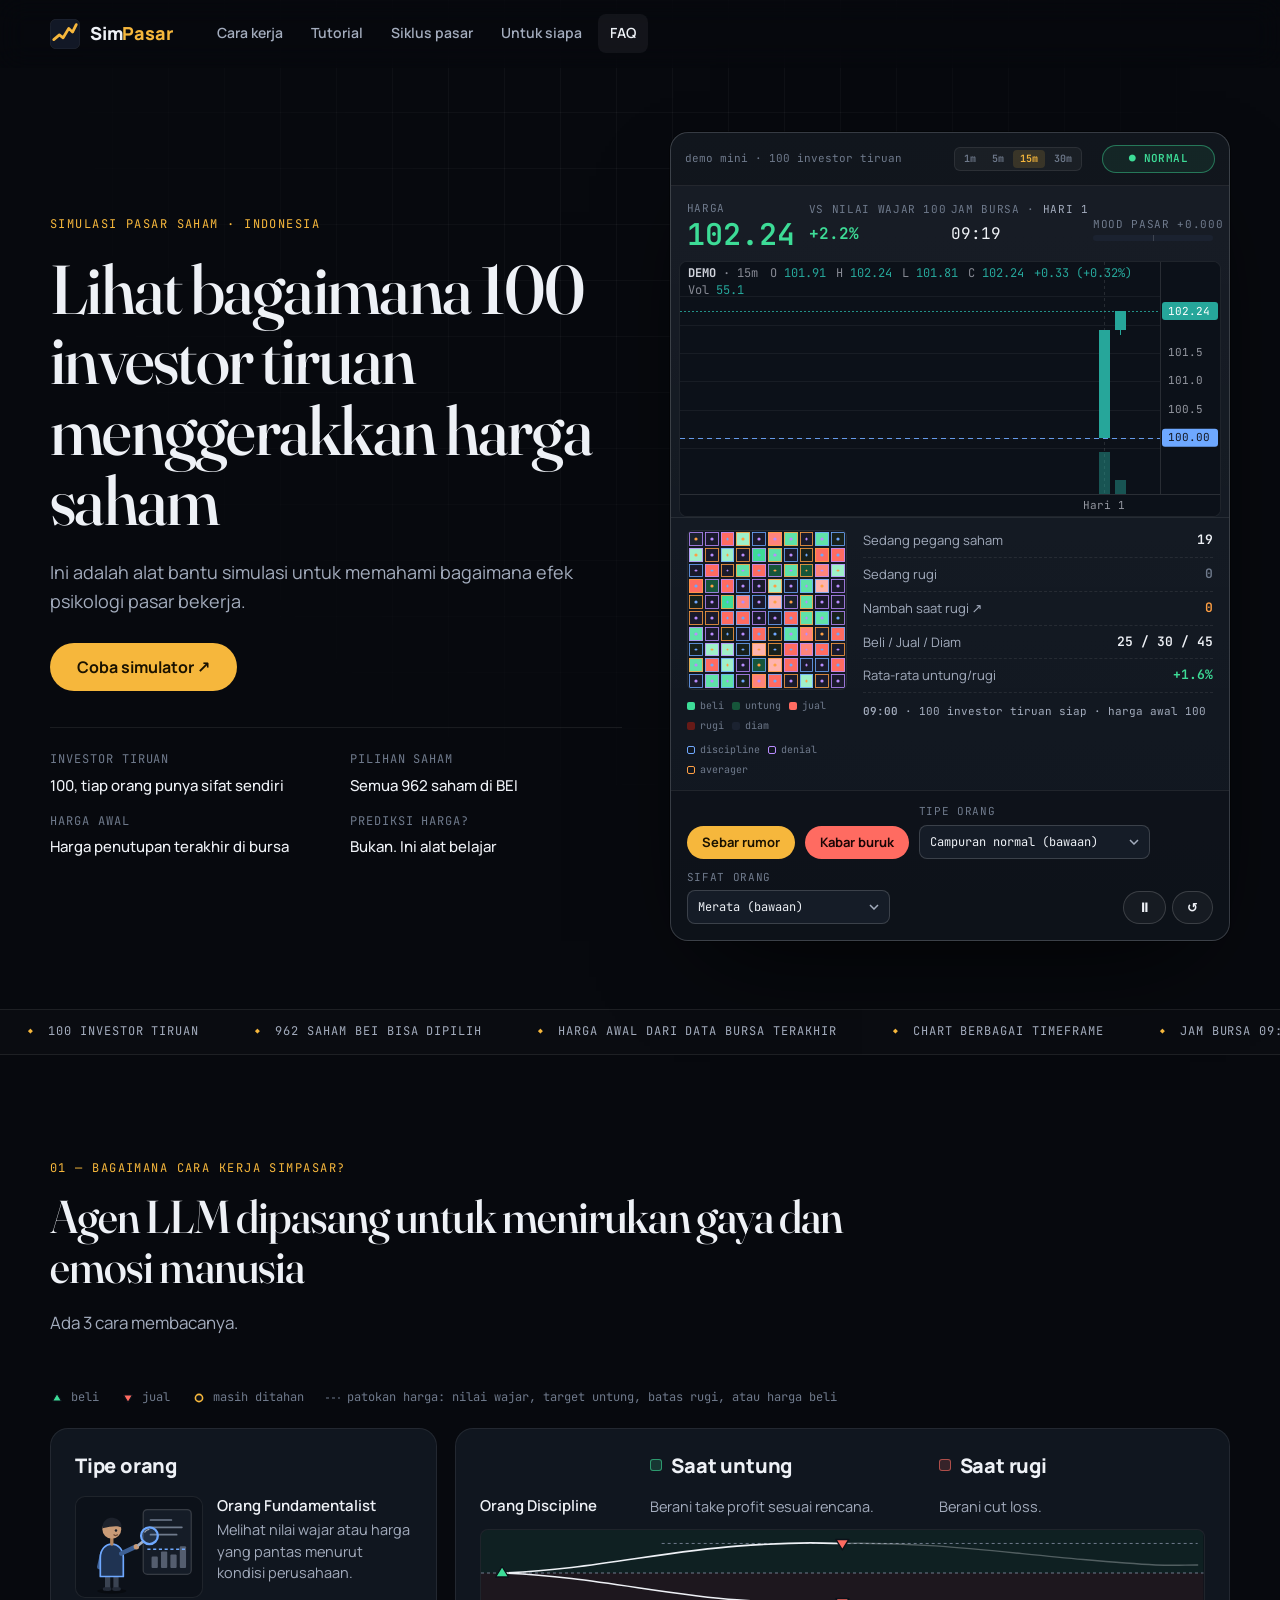
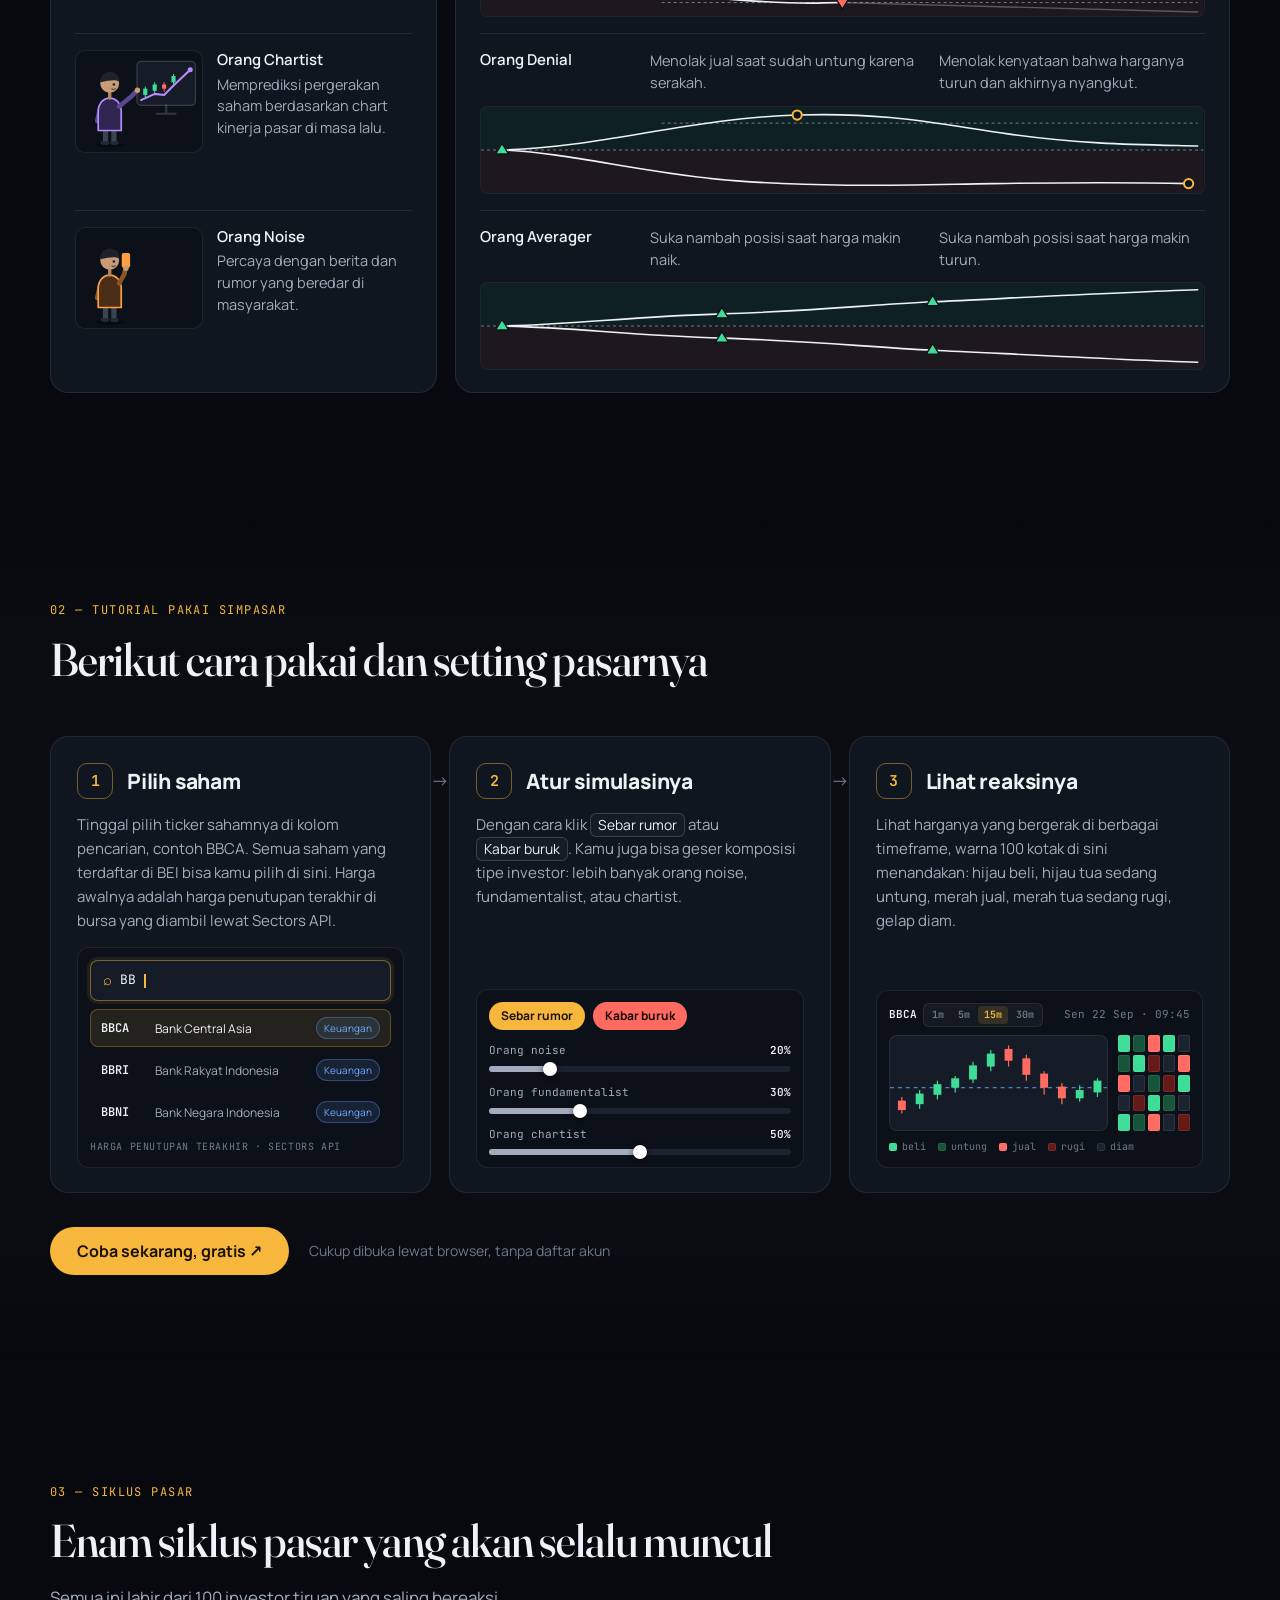
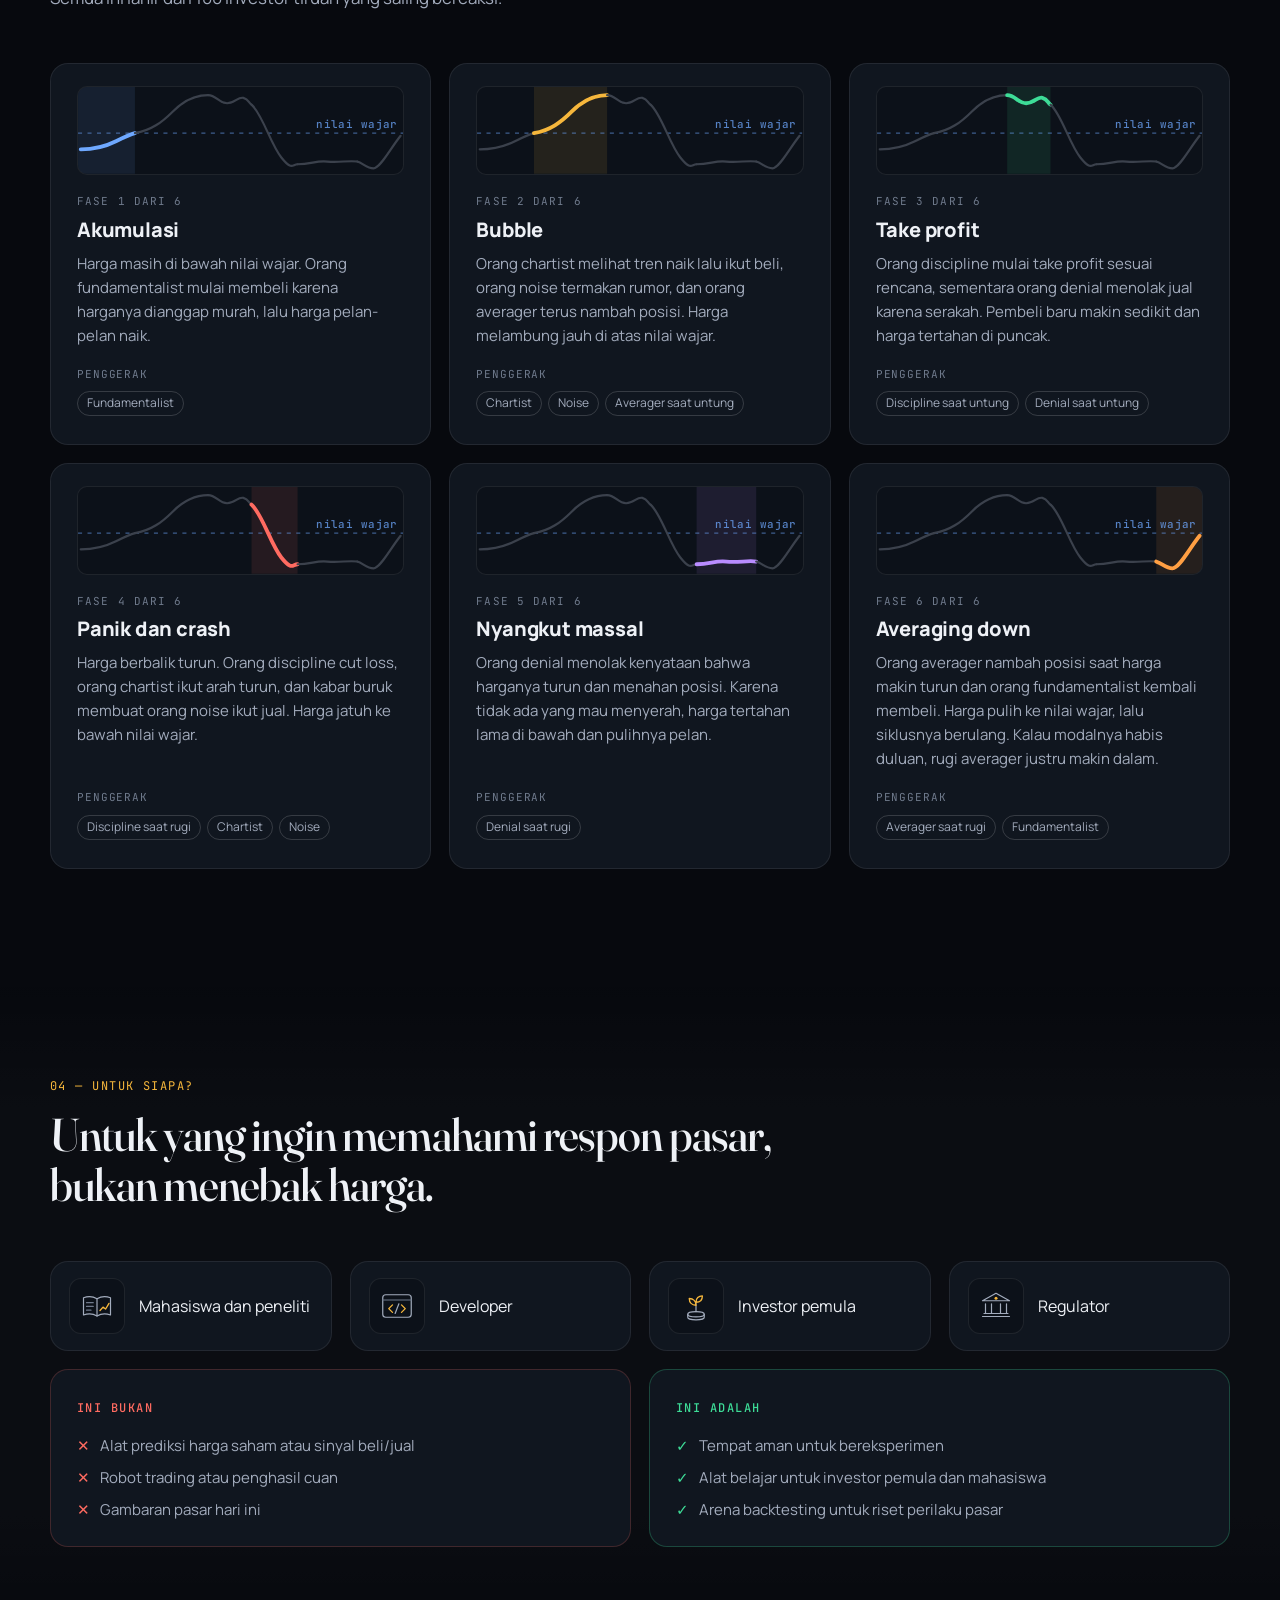
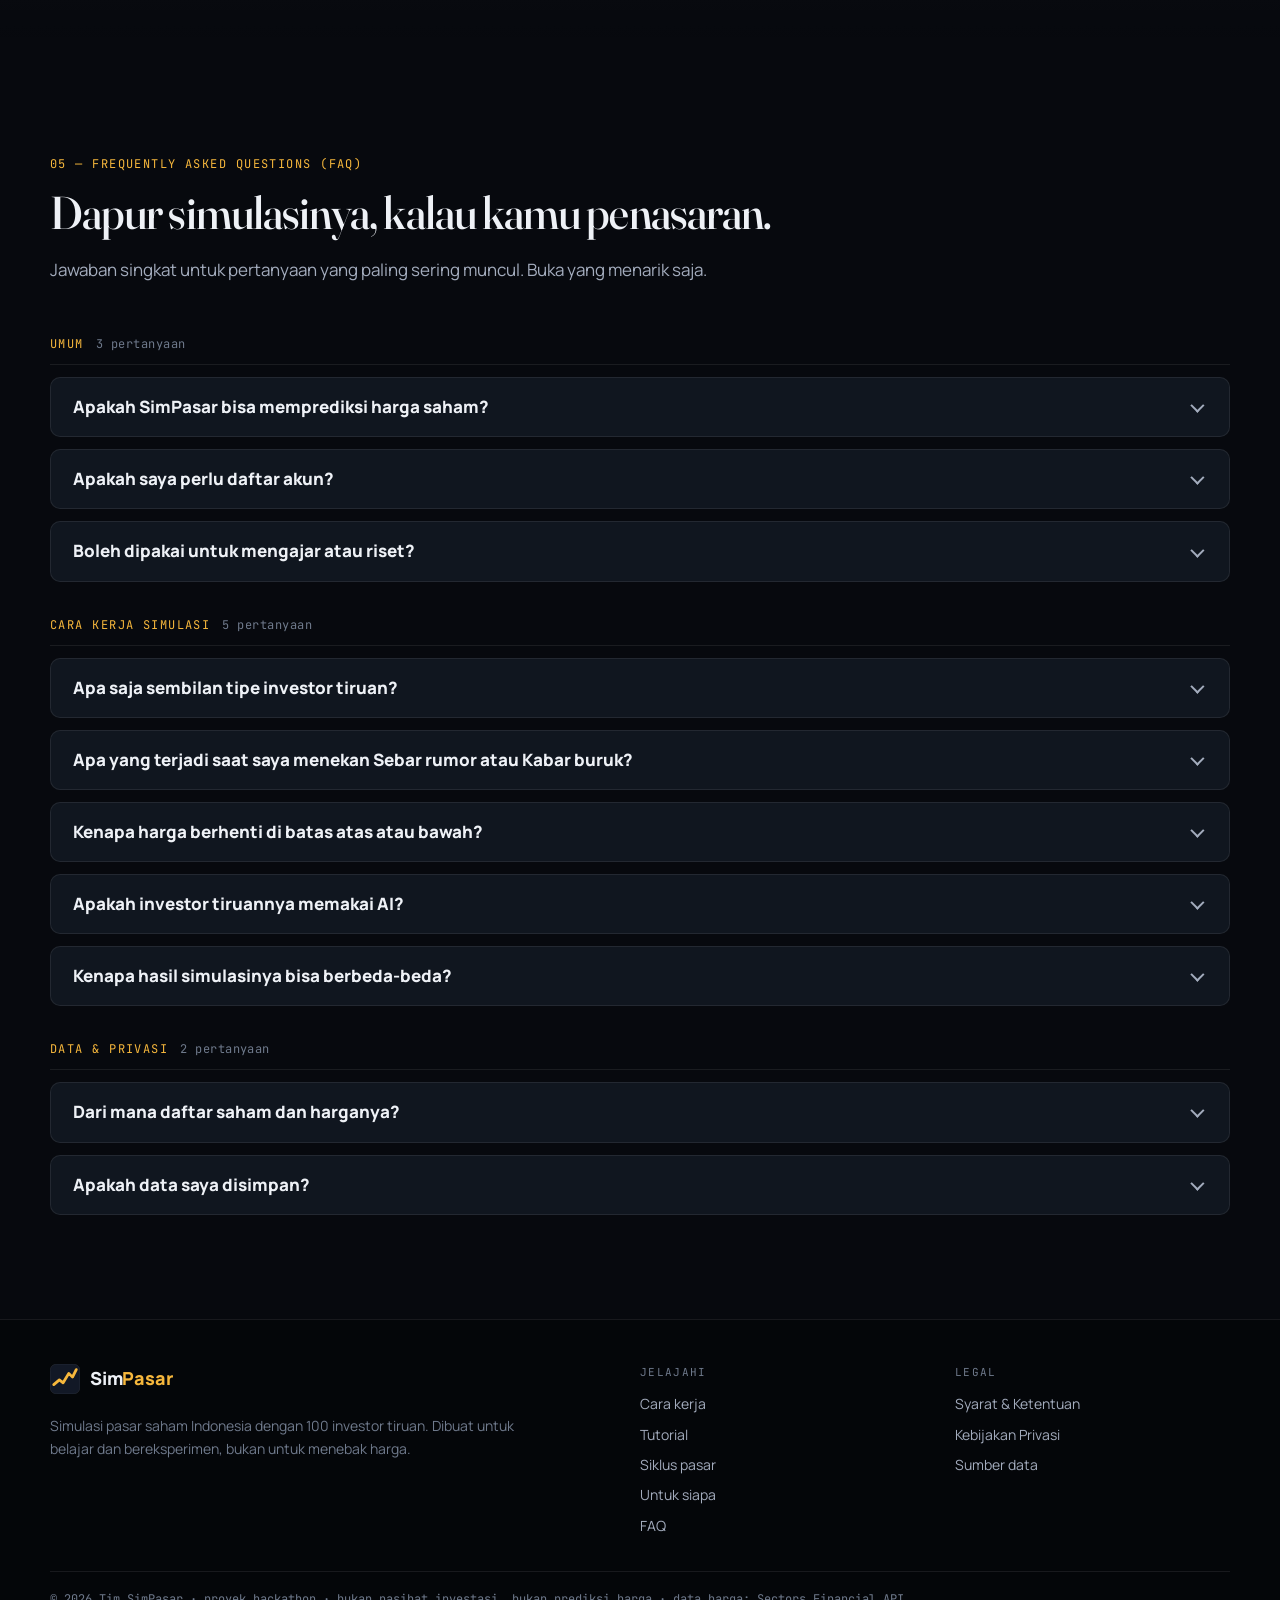
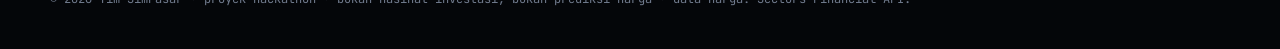
==== commit d8521308: "feat(web app): istilah landing, panduan, input berita, panel kanan bisa ditutup - Istilah disamakan " ====
--- a/landing/index.html
+++ b/landing/index.html
@@ -103,7 +103,7 @@
 
       <div class="sim-lower">
         <div class="sim-grid-wrap">
-          <canvas id="simGrid" width="160" height="160" aria-label="Grid 100 investor tiruan: warna isi = aksi atau untung/rugi, garis tepi = sifat saat rugi"></canvas>
+          <canvas id="simGrid" width="160" height="160" aria-label="Grid 100 investor tiruan: warna isi = aksi atau untung/rugi, garis tepi = sifat orang"></canvas>
           <div class="sim-legend mono">
             <span><i class="sw" style="background:#3ddc97"></i>beli</span>
             <span><i class="sw" style="background:#16553a"></i>untung</span>
@@ -140,8 +140,8 @@
           </select>
         </label>
         <label class="sel-wrap">
-          <span class="sim-label">Sifat saat rugi</span>
-          <select id="selPsych" class="sel mono" aria-label="Komposisi sifat saat rugi">
+          <span class="sim-label">Sifat orang</span>
+          <select id="selPsych" class="sel mono" aria-label="Komposisi sifat orang">
             <option value="0.34,0.33">Merata (bawaan)</option>
             <option value="0.10,0.70">Banyak orang denial</option>
             <option value="0.70,0.15">Banyak orang discipline</option>
